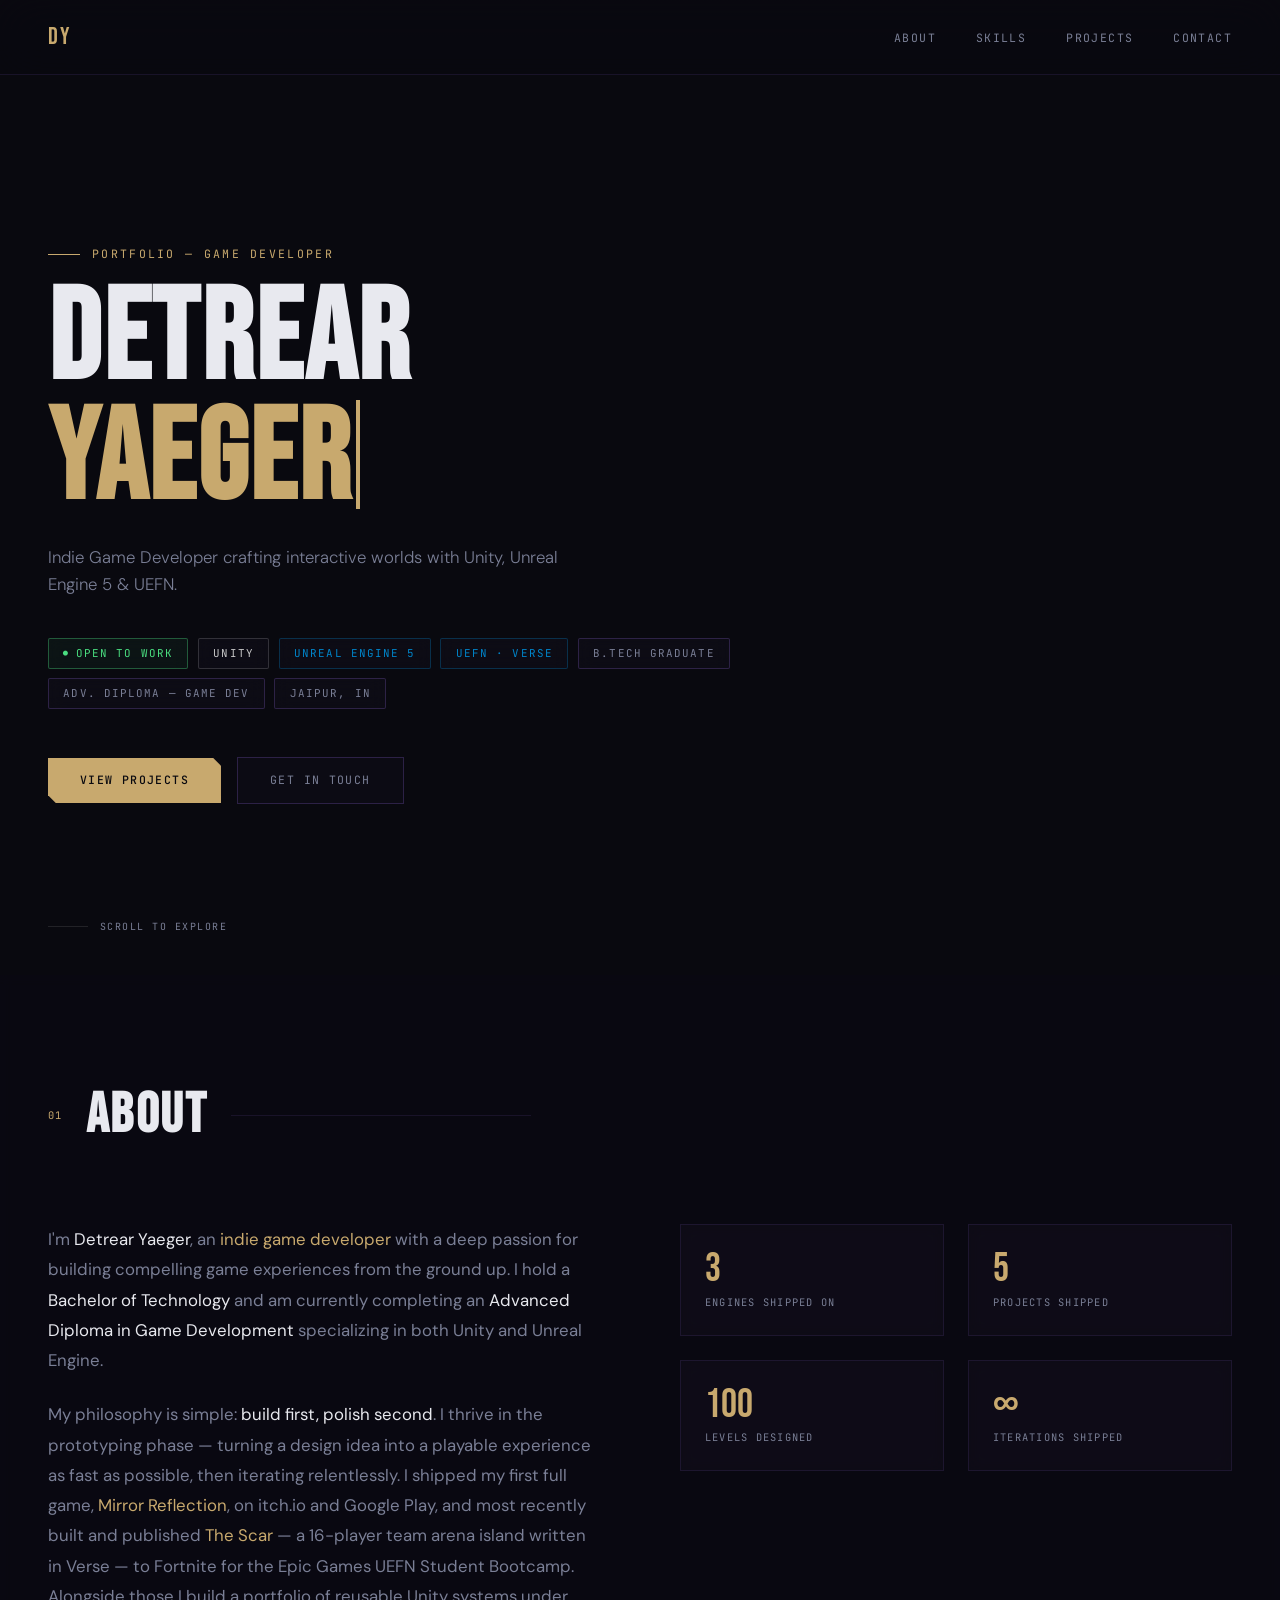
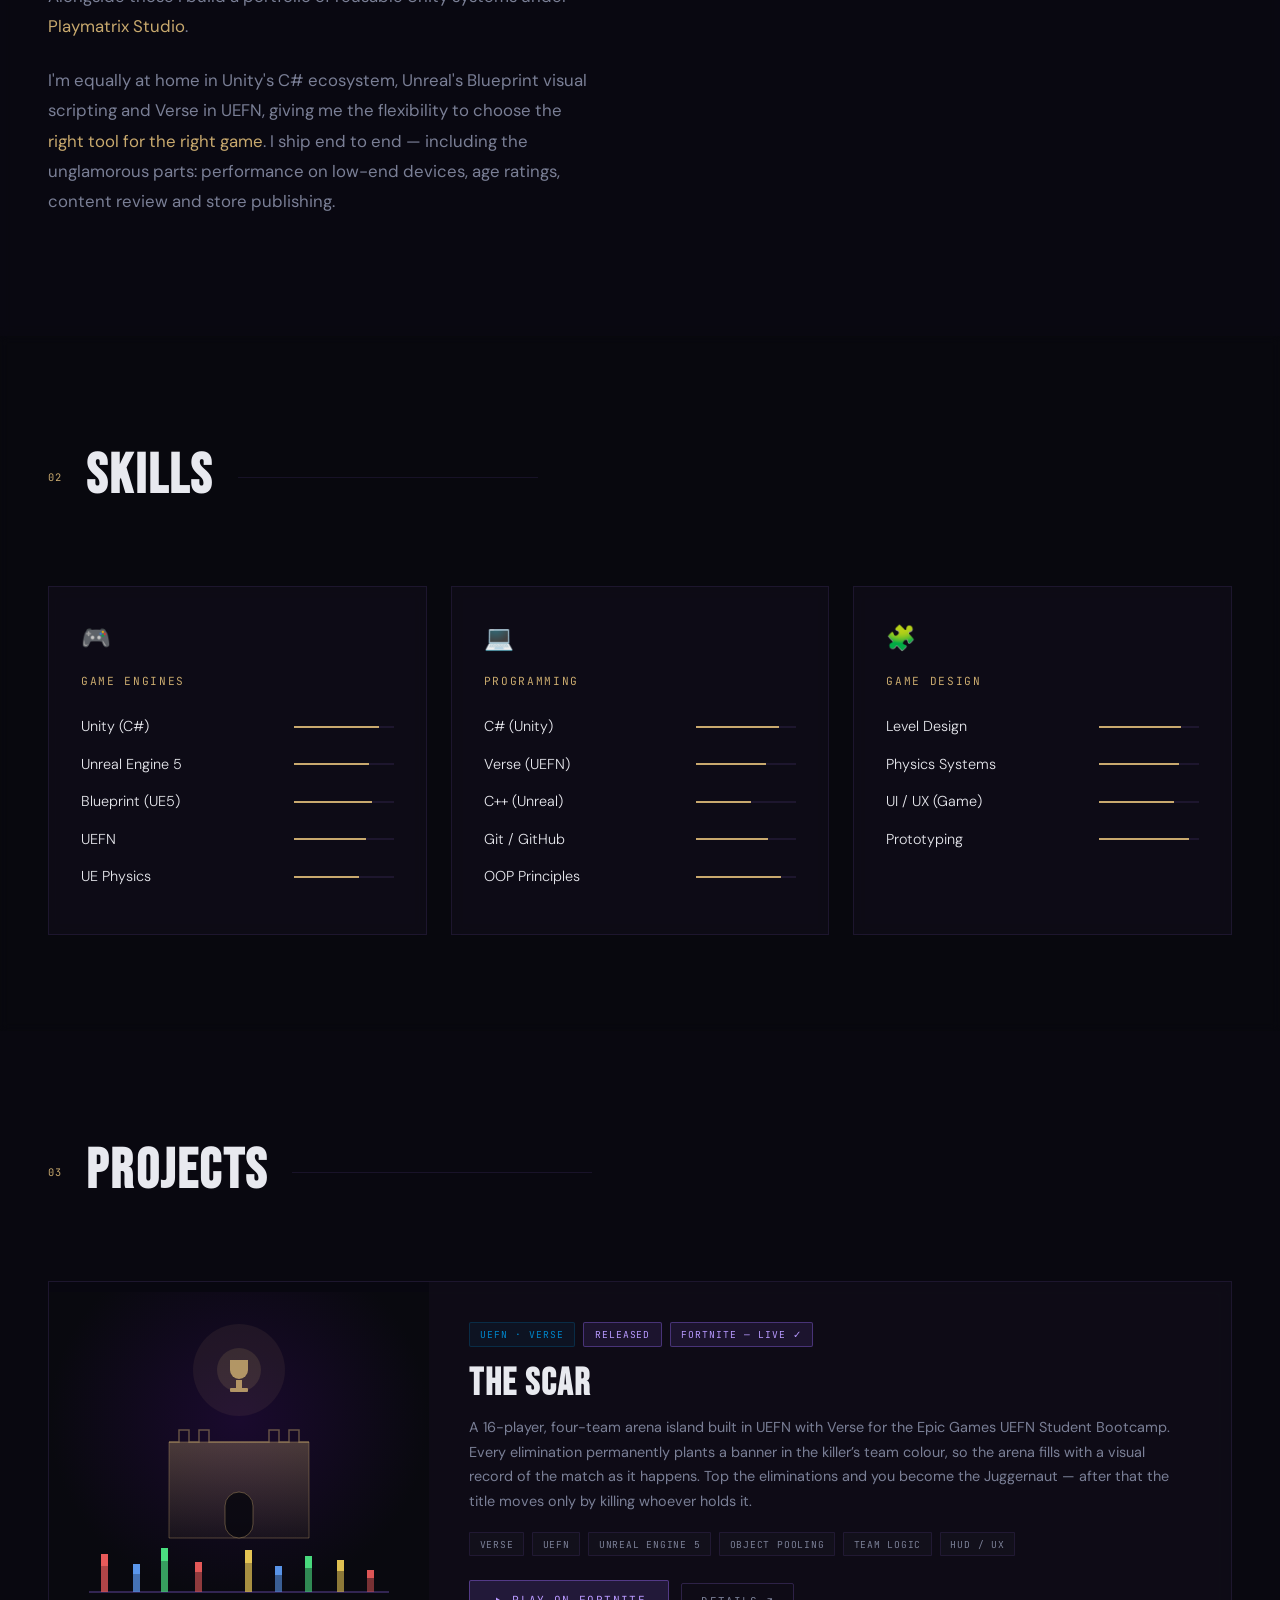
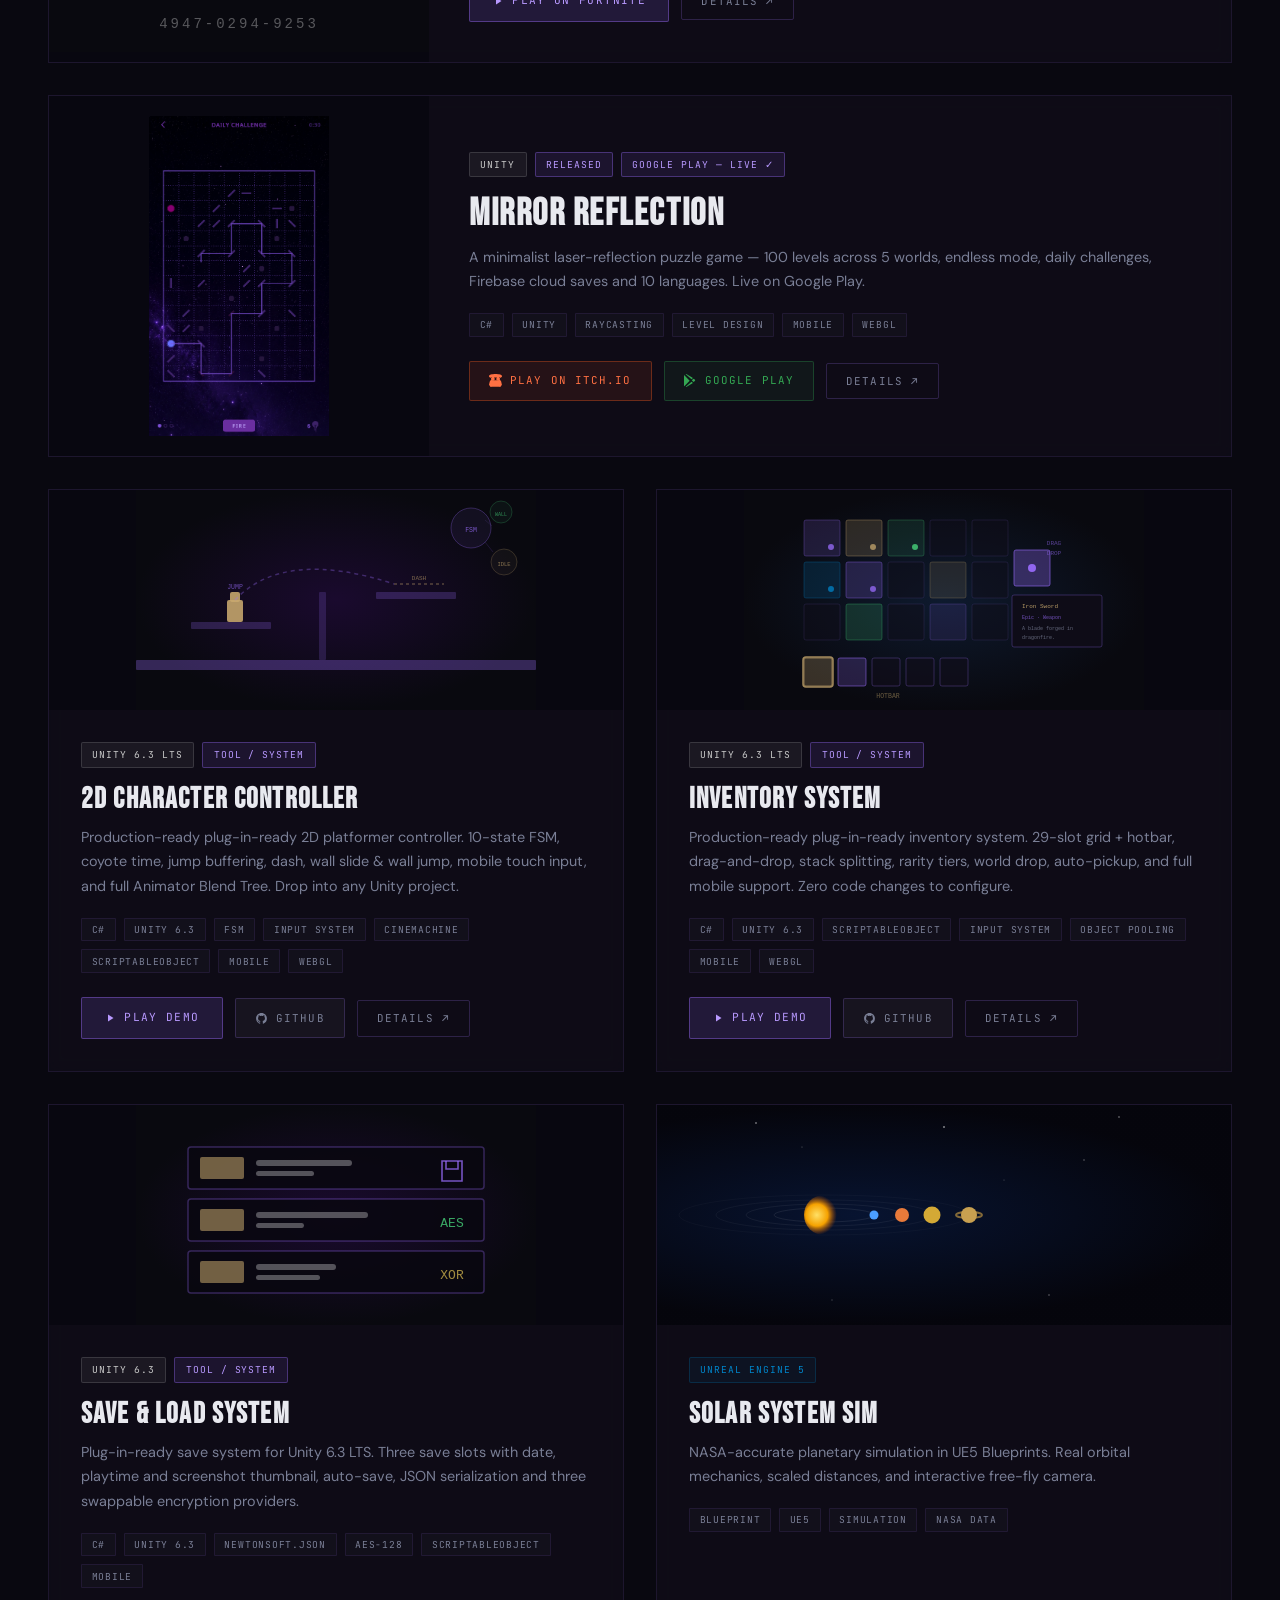
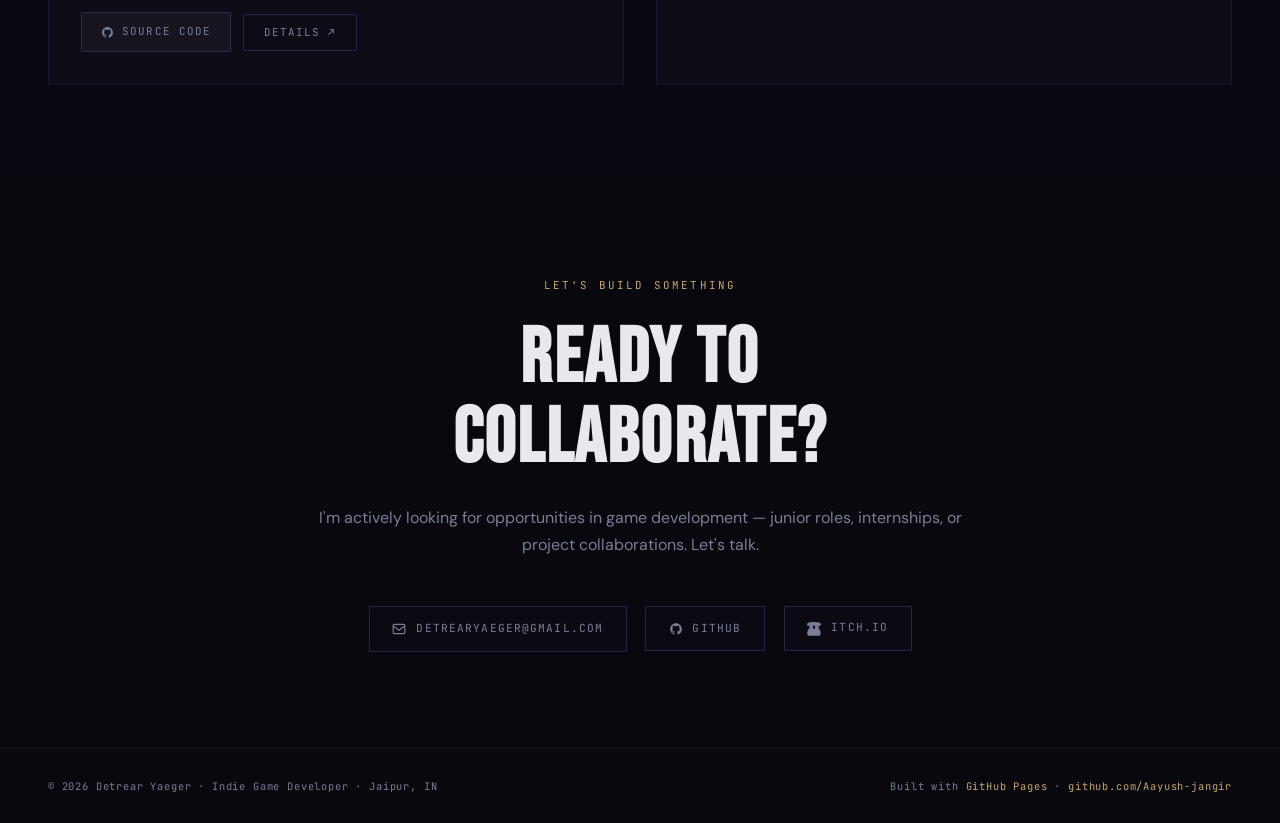
==== index.html @ 9b369f40 "Update portfolio: add The Scar + SaveSystem, correct stale facts Content: - Add The Scar (UEFN/Verse" ====
<!DOCTYPE html>
<html lang="en">
<head>
<meta charset="UTF-8">
<meta name="viewport" content="width=device-width, initial-scale=1.0">
<title>Detrear Yaeger — Game Developer</title>
<link rel="preconnect" href="https://fonts.googleapis.com">
<link rel="preconnect" href="https://fonts.gstatic.com" crossorigin>
<link href="https://fonts.googleapis.com/css2?family=Bebas+Neue&family=DM+Sans:ital,opsz,wght@0,9..40,300;0,9..40,400;0,9..40,500;1,9..40,300&family=JetBrains+Mono:wght@400;500&display=swap" rel="stylesheet">
<style>
*,*::before,*::after{margin:0;padding:0;box-sizing:border-box;-webkit-user-select:none;-moz-user-select:none;-ms-user-select:none;user-select:none;-webkit-tap-highlight-color:transparent;}
/* nothing on the page is selectable or draggable */
img,svg,canvas{-webkit-user-drag:none;user-drag:none;}
::selection{background:transparent;}::-moz-selection{background:transparent;}
input,textarea{-webkit-user-select:text;user-select:text;}
:root{
  --bg:#09090f;
  --card:rgba(16,14,26,0.75);
  --card2:rgba(20,18,32,0.88);
  --border:rgba(140,100,220,0.12);
  --border2:rgba(140,100,220,0.25);
  --border-gold:rgba(200,169,110,0.2);
  --text:#e8e9ef;
  --muted:#7a7f96;
  --accent:#c8a96e;
  --accent2:#e8c98a;
  --purple:#9b6dff;
  --purple2:#b899ff;
  --purple-dim:rgba(155,109,255,0.15);
  --green:#4ade80;
  --unity-c:#c8c8c8;
  --ue-c:#0085ca;
  --font-d:'Bebas Neue',sans-serif;
  --font-b:'DM Sans',sans-serif;
  --font-m:'JetBrains Mono',monospace;
}
html{scroll-behavior:smooth;}
body{background:var(--bg);color:var(--text);font-family:var(--font-b);font-size:16px;line-height:1.6;overflow-x:hidden;}

#bg-canvas{position:fixed;top:0;left:0;width:100%;height:100%;z-index:0;pointer-events:none;}

/* NAV */
nav{position:fixed;top:0;left:0;right:0;z-index:100;padding:1.1rem 3rem;display:flex;justify-content:space-between;align-items:center;background:rgba(9,9,15,0.8);backdrop-filter:blur(24px);border-bottom:1px solid var(--border);position:fixed;}
.nav-logo{font-family:var(--font-d);font-size:1.5rem;letter-spacing:0.08em;color:var(--accent);text-decoration:none;}
.nav-links{display:flex;gap:2.5rem;list-style:none;}
.nav-links a{font-family:var(--font-m);font-size:0.72rem;letter-spacing:0.12em;text-transform:uppercase;color:var(--muted);text-decoration:none;transition:color 0.2s;}
.nav-links a:hover{color:var(--text);}

nav,section,footer{position:relative;z-index:2;}

/* HERO */
#hero{min-height:100vh;display:flex;flex-direction:column;justify-content:center;padding:0 3rem;background:transparent;}
.hero-content{position:relative;z-index:1;max-width:900px;}
.hero-label{font-family:var(--font-m);font-size:0.72rem;letter-spacing:0.2em;text-transform:uppercase;color:var(--accent);margin-bottom:1.2rem;display:flex;align-items:center;gap:0.75rem;}
.hero-label::before{content:'';display:block;width:32px;height:1px;background:var(--accent);}
.hero-name{font-family:var(--font-d);font-size:clamp(4rem,10vw,8.5rem);line-height:0.92;letter-spacing:0.02em;color:var(--text);margin-bottom:1.5rem;}
.hero-name span{color:var(--accent);}
.hero-tagline{font-size:1.05rem;font-weight:300;color:var(--muted);max-width:520px;margin-bottom:2.5rem;}
.hero-tags{display:flex;flex-wrap:wrap;gap:0.6rem;margin-bottom:3rem;}
.tag{font-family:var(--font-m);font-size:0.68rem;letter-spacing:0.1em;text-transform:uppercase;padding:0.35rem 0.9rem;border:1px solid var(--border2);border-radius:2px;color:var(--muted);background:rgba(16,14,26,0.65);backdrop-filter:blur(8px);transition:all 0.2s;}
.tag:hover{border-color:var(--accent);color:var(--accent);}
.tag.unity{border-color:rgba(200,200,200,0.2);color:var(--unity-c);}
.tag.ue{border-color:rgba(0,133,202,0.3);color:var(--ue-c);}
.tag.open{border-color:rgba(74,222,128,0.35);color:var(--green);background:rgba(74,222,128,0.05);}
.tag.open::before{content:'●';margin-right:0.4rem;animation:blink 1.5s infinite;font-size:0.5rem;vertical-align:middle;}
@keyframes blink{0%,100%{opacity:1}50%{opacity:0.15}}

.hero-cta{display:flex;gap:1rem;align-items:center;flex-wrap:wrap;}
.btn-primary{font-family:var(--font-m);font-size:0.72rem;letter-spacing:0.12em;text-transform:uppercase;padding:0.85rem 2rem;background:var(--accent);color:#09090f;border:none;cursor:pointer;text-decoration:none;display:inline-block;font-weight:500;transition:all 0.2s;clip-path:polygon(0 0,calc(100% - 8px) 0,100% 8px,100% 100%,8px 100%,0 calc(100% - 8px));}
.btn-primary:hover{background:var(--accent2);transform:translateY(-2px);}
.btn-secondary{font-family:var(--font-m);font-size:0.72rem;letter-spacing:0.12em;text-transform:uppercase;padding:0.85rem 2rem;background:rgba(16,14,26,0.5);backdrop-filter:blur(8px);color:var(--muted);border:1px solid var(--border2);cursor:pointer;text-decoration:none;display:inline-block;transition:all 0.2s;}
.btn-secondary:hover{color:var(--text);border-color:rgba(255,255,255,0.25);}

.btn-play{font-family:var(--font-m);font-size:0.7rem;letter-spacing:0.12em;text-transform:uppercase;padding:0.7rem 1.4rem;background:var(--purple-dim);color:var(--purple2);border:1px solid rgba(155,109,255,0.4);cursor:pointer;text-decoration:none;display:inline-flex;align-items:center;gap:0.5rem;transition:all 0.25s;border-radius:2px;}
.btn-play:hover{background:rgba(155,109,255,0.22);border-color:var(--purple);color:#fff;transform:translateY(-1px);}
.btn-play svg{width:12px;height:12px;fill:currentColor;flex-shrink:0;}

.hero-scroll{position:absolute;bottom:2.5rem;left:3rem;display:flex;align-items:center;gap:0.75rem;z-index:1;}
.scroll-line{width:40px;height:1px;background:rgba(255,255,255,0.1);position:relative;overflow:hidden;}
.scroll-line::after{content:'';position:absolute;top:0;left:-100%;width:100%;height:100%;background:var(--accent);animation:sld 2s infinite;}
@keyframes sld{0%{left:-100%}100%{left:100%}}
.scroll-text{font-family:var(--font-m);font-size:0.62rem;letter-spacing:0.15em;text-transform:uppercase;color:var(--muted);}
.cursor-blink{display:inline-block;width:4px;height:0.85em;background:var(--accent);vertical-align:middle;animation:blink 1.2s infinite;margin-left:4px;}

section{padding:6rem 3rem;}
#about{background:rgba(10,9,18,0.72);backdrop-filter:blur(6px);}
#skills{background:rgba(9,9,15,0.65);backdrop-filter:blur(4px);}
#projects{background:rgba(10,9,18,0.7);backdrop-filter:blur(6px);}
#contact{background:rgba(9,9,15,0.62);backdrop-filter:blur(4px);text-align:center;}

.section-header{display:flex;align-items:center;gap:1.5rem;margin-bottom:4rem;}
.section-num{font-family:var(--font-m);font-size:0.65rem;color:var(--accent);letter-spacing:0.1em;}
.section-title{font-family:var(--font-d);font-size:clamp(2rem,5vw,3.5rem);letter-spacing:0.04em;color:var(--text);}
.section-line{flex:1;height:1px;background:var(--border);max-width:300px;}

/* ABOUT */
.about-grid{display:grid;grid-template-columns:1fr 1fr;gap:5rem;align-items:start;}
.about-text p{color:var(--muted);font-size:1.05rem;line-height:1.8;margin-bottom:1.5rem;}
.about-text strong{color:var(--text);font-weight:400;}
.highlight{color:var(--accent);}
.about-stats{display:grid;grid-template-columns:1fr 1fr;gap:1.5rem;}
.stat-card{background:var(--card);border:1px solid var(--border);padding:1.5rem;position:relative;transition:border-color 0.25s;backdrop-filter:blur(8px);}
.stat-card::before{content:'';position:absolute;top:0;left:0;width:3px;height:100%;background:var(--accent);opacity:0;transition:opacity 0.2s;}
.stat-card:hover{border-color:var(--border-gold);}
.stat-card:hover::before{opacity:1;}
.stat-num{font-family:var(--font-d);font-size:2.5rem;color:var(--accent);line-height:1;margin-bottom:0.3rem;}
.stat-label{font-family:var(--font-m);font-size:0.65rem;letter-spacing:0.12em;text-transform:uppercase;color:var(--muted);}

/* SKILLS */
.skills-grid{display:grid;grid-template-columns:repeat(3,1fr);gap:1.5rem;}
.skill-group{background:var(--card);border:1px solid var(--border);padding:2rem;transition:border-color 0.3s,transform 0.3s;backdrop-filter:blur(8px);}
.skill-group:hover{border-color:rgba(155,109,255,0.3);transform:translateY(-4px);}
.skill-group-icon{font-size:1.5rem;margin-bottom:1rem;}
.skill-group-title{font-family:var(--font-m);font-size:0.7rem;letter-spacing:0.15em;text-transform:uppercase;color:var(--accent);margin-bottom:1.5rem;}
.skill-item{display:flex;justify-content:space-between;align-items:center;margin-bottom:0.9rem;}
.skill-name{font-size:0.9rem;color:var(--text);font-weight:300;}
.skill-bar-wrap{width:100px;height:2px;background:var(--border);position:relative;overflow:hidden;}
.skill-bar{position:absolute;top:0;left:0;height:100%;background:var(--accent);width:0;transition:width 1.4s cubic-bezier(0.16,1,0.3,1);}

/* PROJECTS */
.projects-grid{display:grid;grid-template-columns:repeat(2,1fr);gap:2rem;}
.project-card{background:var(--card);border:1px solid var(--border);overflow:hidden;cursor:pointer;transition:border-color 0.3s,transform 0.3s,box-shadow 0.3s;position:relative;backdrop-filter:blur(8px);}
.project-card:hover{border-color:rgba(155,109,255,0.35);transform:translateY(-5px);box-shadow:0 20px 60px rgba(100,60,200,0.12);}
.project-card.featured{grid-column:1 / -1;display:grid;grid-template-columns:380px 1fr;}

.project-img{overflow:hidden;position:relative;background:rgba(9,8,16,0.97);display:flex;align-items:center;justify-content:center;}
.project-card:not(.featured) .project-img{height:220px;}
.project-card.featured .project-img{height:auto;min-height:360px;}
.project-img img{max-width:100%;max-height:100%;width:auto;height:auto;object-fit:contain;display:block;padding:16px;}
.project-card.featured .project-img img{max-height:360px;padding:20px;}

.project-info{padding:2rem;}
.project-card.featured .project-info{display:flex;flex-direction:column;justify-content:center;padding:2.5rem;}

.project-engine{display:flex;gap:0.5rem;margin-bottom:1rem;flex-wrap:wrap;align-items:center;}
.engine-badge{font-family:var(--font-m);font-size:0.6rem;letter-spacing:0.1em;text-transform:uppercase;padding:0.25rem 0.65rem;border-radius:2px;}
.engine-badge.unity{background:rgba(200,200,200,0.07);border:1px solid rgba(200,200,200,0.18);color:var(--unity-c);}
.engine-badge.ue{background:rgba(0,133,202,0.07);border:1px solid rgba(0,133,202,0.22);color:var(--ue-c);}
.engine-badge.released{background:rgba(155,109,255,0.1);border:1px solid rgba(155,109,255,0.35);color:var(--purple2);}
.engine-badge.coming{background:rgba(74,222,128,0.07);border:1px solid rgba(74,222,128,0.3);color:var(--green);}

.project-title{font-family:var(--font-d);font-size:1.8rem;letter-spacing:0.04em;color:var(--text);margin-bottom:0.6rem;line-height:1.1;}
.project-card.featured .project-title{font-size:2.4rem;}
.project-desc{font-size:0.9rem;color:var(--muted);line-height:1.7;margin-bottom:1.2rem;}
.project-tech{display:flex;flex-wrap:wrap;gap:0.5rem;margin-bottom:1.5rem;}
.tech-pill{font-family:var(--font-m);font-size:0.6rem;letter-spacing:0.08em;text-transform:uppercase;padding:0.2rem 0.6rem;background:rgba(20,18,30,0.8);border:1px solid var(--border);color:var(--muted);border-radius:1px;}

.store-row{display:flex;gap:0.75rem;flex-wrap:wrap;align-items:center;}

.btn-itch{font-family:var(--font-m);font-size:0.68rem;letter-spacing:0.1em;text-transform:uppercase;padding:0.65rem 1.2rem;background:rgba(239,91,29,0.1);color:#ff7043;border:1px solid rgba(239,91,29,0.35);cursor:pointer;text-decoration:none;display:inline-flex;align-items:center;gap:0.5rem;transition:all 0.2s;border-radius:2px;}
.btn-itch:hover{background:rgba(239,91,29,0.2);border-color:#ff7043;transform:translateY(-1px);}
.btn-itch svg{width:13px;height:13px;fill:currentColor;flex-shrink:0;}

.btn-gplay{font-family:var(--font-m);font-size:0.68rem;letter-spacing:0.1em;text-transform:uppercase;padding:0.65rem 1.2rem;background:rgba(52,168,83,0.08);color:#34a853;border:1px solid rgba(52,168,83,0.3);cursor:pointer;text-decoration:none;display:inline-flex;align-items:center;gap:0.5rem;transition:all 0.2s;border-radius:2px;}
.btn-gplay:hover{background:rgba(52,168,83,0.18);border-color:#34a853;transform:translateY(-1px);}
.btn-gplay svg{width:13px;height:13px;fill:currentColor;flex-shrink:0;}

.btn-github{font-family:var(--font-m);font-size:0.68rem;letter-spacing:0.1em;text-transform:uppercase;padding:0.65rem 1.2rem;background:rgba(255,255,255,0.04);color:var(--muted);border:1px solid var(--border2);cursor:pointer;text-decoration:none;display:inline-flex;align-items:center;gap:0.5rem;transition:all 0.2s;border-radius:2px;}
.btn-github:hover{background:rgba(255,255,255,0.08);color:var(--text);border-color:rgba(255,255,255,0.3);transform:translateY(-1px);}
.btn-github svg{width:13px;height:13px;fill:currentColor;flex-shrink:0;}

.btn-details{font-family:var(--font-m);font-size:0.68rem;letter-spacing:0.1em;text-transform:uppercase;padding:0.65rem 1.2rem;background:transparent;color:var(--muted);border:1px solid var(--border2);cursor:pointer;text-decoration:none;display:inline-flex;align-items:center;gap:0.4rem;transition:all 0.2s;border-radius:2px;}
.btn-details:hover{color:var(--text);border-color:rgba(255,255,255,0.3);}

.project-arrow{position:absolute;top:1.2rem;right:1.2rem;width:28px;height:28px;border:1px solid var(--border2);display:flex;align-items:center;justify-content:center;color:var(--muted);font-size:0.75rem;transition:all 0.2s;opacity:0;}
.project-card:hover .project-arrow{opacity:1;border-color:var(--accent);color:var(--accent);}

.solar-wrap{width:100%;height:220px;position:relative;background:radial-gradient(ellipse at 35% 50%,rgba(7,20,50,0.95) 0%,rgba(5,5,12,0.98) 70%);display:flex;align-items:center;justify-content:center;}

/* MODAL */
.modal-overlay{position:fixed;inset:0;background:rgba(9,9,15,0.95);z-index:1000;display:flex;align-items:center;justify-content:center;padding:2rem;opacity:0;pointer-events:none;transition:opacity 0.3s;backdrop-filter:blur(16px);}
.modal-overlay.active{opacity:1;pointer-events:all;}
.modal{background:rgba(14,12,24,0.98);border:1px solid var(--border2);max-width:820px;width:100%;max-height:88vh;overflow-y:auto;position:relative;transform:translateY(20px);transition:transform 0.3s;}
.modal-overlay.active .modal{transform:translateY(0);}

.modal-header{position:relative;background:rgba(9,8,16,0.99);display:flex;align-items:center;justify-content:center;min-height:200px;overflow:hidden;}
.modal-header img{max-height:220px;max-width:100%;width:auto;object-fit:contain;display:block;padding:16px;}
.modal-header-cover{width:100%;height:220px;object-fit:cover;display:block;}

.modal-body{padding:2.5rem;}
.modal-engine-row{display:flex;gap:0.5rem;margin-bottom:1rem;flex-wrap:wrap;align-items:center;}
.modal-title{font-family:var(--font-d);font-size:2.2rem;letter-spacing:0.04em;color:var(--text);margin-bottom:0.5rem;}
.modal-subtitle{font-size:0.85rem;color:var(--purple2);font-family:var(--font-m);letter-spacing:0.08em;margin-bottom:1.5rem;}
.modal-desc{font-size:0.95rem;color:var(--muted);line-height:1.8;margin-bottom:1.8rem;}
.modal-section-label{font-family:var(--font-m);font-size:0.62rem;letter-spacing:0.14em;text-transform:uppercase;color:var(--accent);margin-bottom:0.75rem;display:block;}
.modal-features{display:grid;grid-template-columns:1fr 1fr;gap:0.7rem;margin-bottom:1.8rem;}
.modal-feature{display:flex;gap:0.55rem;align-items:flex-start;font-size:0.85rem;color:var(--muted);}
.modal-feature::before{content:'▸';color:var(--purple);flex-shrink:0;margin-top:1px;}
.modal-tech-row{display:flex;flex-wrap:wrap;gap:0.5rem;margin-bottom:1.8rem;}
.modal-store-row{display:flex;gap:0.75rem;flex-wrap:wrap;margin-bottom:2rem;}
.modal-close{position:absolute;top:1rem;right:1rem;width:34px;height:34px;background:rgba(9,9,15,0.85);border:1px solid var(--border2);color:var(--text);cursor:pointer;font-size:0.95rem;display:flex;align-items:center;justify-content:center;transition:all 0.2s;z-index:10;}
.modal-close:hover{border-color:var(--accent);color:var(--accent);}

.modal-screenshots{display:grid;grid-template-columns:repeat(5,1fr);gap:0.5rem;margin-bottom:1.5rem;}
.modal-screenshots img{width:100%;aspect-ratio:9/16;object-fit:cover;border:1px solid var(--border);display:block;cursor:pointer;transition:opacity 0.2s,border-color 0.2s;}
.modal-screenshots img:hover{opacity:0.82;border-color:var(--purple);}
.modal-cover-preview{width:100%;height:140px;object-fit:cover;display:block;border:1px solid var(--border);margin-bottom:0.5rem;cursor:pointer;}
.modal-cover-preview:hover{opacity:0.85;}

/* CONTACT */
.contact-inner{max-width:680px;margin:0 auto;}
.contact-eyebrow{font-family:var(--font-m);font-size:0.68rem;letter-spacing:0.2em;text-transform:uppercase;color:var(--accent);margin-bottom:1.5rem;}
.contact-heading{font-family:var(--font-d);font-size:clamp(2.5rem,6vw,5rem);letter-spacing:0.03em;color:var(--text);line-height:1.05;margin-bottom:1.5rem;}
.contact-sub{font-size:1rem;color:var(--muted);margin-bottom:3rem;line-height:1.7;}
.contact-links{display:flex;justify-content:center;gap:1.2rem;flex-wrap:wrap;}
.contact-link{display:flex;align-items:center;gap:0.6rem;font-family:var(--font-m);font-size:0.7rem;letter-spacing:0.1em;text-transform:uppercase;color:var(--muted);text-decoration:none;padding:0.8rem 1.4rem;border:1px solid var(--border2);background:rgba(16,14,26,0.6);backdrop-filter:blur(8px);transition:all 0.2s;}
.contact-link:hover{color:var(--accent);border-color:var(--border-gold);background:rgba(200,169,110,0.04);}

/* FOOTER */
footer{padding:1.8rem 3rem;border-top:1px solid var(--border);display:flex;justify-content:space-between;align-items:center;background:rgba(9,9,15,0.88);backdrop-filter:blur(20px);}
footer p{font-family:var(--font-m);font-size:0.65rem;letter-spacing:0.08em;color:var(--muted);}
footer a{color:var(--accent);text-decoration:none;}

/* FADE IN */
.fade-in{opacity:0;transform:translateY(20px);transition:opacity 0.65s ease,transform 0.65s ease;}
.fade-in.visible{opacity:1;transform:translateY(0);}
.fade-in:nth-child(2){transition-delay:0.1s;}
.fade-in:nth-child(3){transition-delay:0.18s;}

/* LIGHTBOX */
.lightbox{position:fixed;inset:0;background:rgba(0,0,0,0.97);z-index:2000;display:flex;align-items:center;justify-content:center;padding:2rem;opacity:0;pointer-events:none;transition:opacity 0.2s;}
.lightbox.active{opacity:1;pointer-events:all;}
.lightbox img{max-height:90vh;max-width:90vw;object-fit:contain;border:1px solid var(--border2);}
.lightbox-close{position:absolute;top:1.5rem;right:1.5rem;background:none;border:1px solid var(--border2);color:var(--text);width:40px;height:40px;cursor:pointer;font-size:1.1rem;display:flex;align-items:center;justify-content:center;transition:all 0.2s;}
.lightbox-close:hover{border-color:var(--accent);color:var(--accent);}

@media(max-width:900px){
  nav{padding:1rem 1.5rem;}
  .nav-links{gap:1.5rem;}
  section{padding:4rem 1.5rem;}
  #hero{padding:0 1.5rem;}
  .about-grid,.projects-grid{grid-template-columns:1fr;}
  .project-card.featured{grid-template-columns:1fr;}
  .skills-grid{grid-template-columns:1fr 1fr;}
  footer{flex-direction:column;gap:0.5rem;text-align:center;}
  .hero-scroll{display:none;}
  .modal-screenshots{grid-template-columns:repeat(3,1fr);}
}
@media(max-width:600px){
  .skills-grid{grid-template-columns:1fr;}
  .modal-features{grid-template-columns:1fr;}
  .modal-screenshots{grid-template-columns:repeat(2,1fr);}
}
</style>
</head>
<body>

<canvas id="bg-canvas"></canvas>

<!-- NAV -->
<nav>
  <a href="#hero" class="nav-logo">DY</a>
  <ul class="nav-links">
    <li><a href="#about">About</a></li>
    <li><a href="#skills">Skills</a></li>
    <li><a href="#projects">Projects</a></li>
    <li><a href="#contact">Contact</a></li>
  </ul>
</nav>

<!-- HERO -->
<section id="hero">
  <div class="hero-content">
    <div class="hero-label">Portfolio — Game Developer</div>
    <h1 class="hero-name">DETREAR<br><span>YAEGER</span><span class="cursor-blink"></span></h1>
    <p class="hero-tagline">Indie Game Developer crafting interactive worlds with Unity, Unreal Engine 5 &amp; UEFN.</p>
    <div class="hero-tags">
      <span class="tag open">Open to Work</span>
      <span class="tag unity">Unity</span>
      <span class="tag ue">Unreal Engine 5</span>
      <span class="tag ue">UEFN &middot; Verse</span>
      <span class="tag">B.Tech Graduate</span>
      <span class="tag">Adv. Diploma — Game Dev</span>
      <span class="tag">Jaipur, IN</span>
    </div>
    <div class="hero-cta">
      <a href="#projects" class="btn-primary">View Projects</a>
      <a href="#contact" class="btn-secondary">Get In Touch</a>
    </div>
  </div>
  <div class="hero-scroll">
    <div class="scroll-line"></div>
    <span class="scroll-text">Scroll to explore</span>
  </div>
</section>

<!-- ABOUT -->
<section id="about">
  <div class="section-header fade-in">
    <span class="section-num">01</span>
    <h2 class="section-title">ABOUT</h2>
    <div class="section-line"></div>
  </div>
  <div class="about-grid">
    <div class="about-text fade-in">
      <p>I'm <strong>Detrear Yaeger</strong>, an <span class="highlight">indie game developer</span> with a deep passion for building compelling game experiences from the ground up. I hold a <strong>Bachelor of Technology</strong> and am currently completing an <strong>Advanced Diploma in Game Development</strong> specializing in both Unity and Unreal Engine.</p>
      <p>My philosophy is simple: <strong>build first, polish second</strong>. I thrive in the prototyping phase — turning a design idea into a playable experience as fast as possible, then iterating relentlessly. I shipped my first full game, <span class="highlight">Mirror Reflection</span>, on itch.io and Google Play, and most recently built and published <span class="highlight">The Scar</span> — a 16-player team arena island written in Verse — to Fortnite for the Epic Games UEFN Student Bootcamp. Alongside those I build a portfolio of reusable Unity systems under <span class="highlight">Playmatrix Studio</span>.</p>
      <p>I'm equally at home in Unity's C# ecosystem, Unreal's Blueprint visual scripting and Verse in UEFN, giving me the flexibility to choose the <span class="highlight">right tool for the right game</span>. I ship end to end — including the unglamorous parts: performance on low-end devices, age ratings, content review and store publishing.</p>
    </div>
    <div class="about-stats fade-in">
      <div class="stat-card"><div class="stat-num">3</div><div class="stat-label">Engines Shipped On</div></div>
      <div class="stat-card"><div class="stat-num">5</div><div class="stat-label">Projects Shipped</div></div>
      <div class="stat-card"><div class="stat-num">100</div><div class="stat-label">Levels Designed</div></div>
      <div class="stat-card"><div class="stat-num">∞</div><div class="stat-label">Iterations Shipped</div></div>
    </div>
  </div>
</section>

<!-- SKILLS -->
<section id="skills">
  <div class="section-header fade-in">
    <span class="section-num">02</span>
    <h2 class="section-title">SKILLS</h2>
    <div class="section-line"></div>
  </div>
  <div class="skills-grid">
    <div class="skill-group fade-in">
      <div class="skill-group-icon">🎮</div>
      <div class="skill-group-title">Game Engines</div>
      <div class="skill-item"><span class="skill-name">Unity (C#)</span><div class="skill-bar-wrap"><div class="skill-bar" data-width="85"></div></div></div>
      <div class="skill-item"><span class="skill-name">Unreal Engine 5</span><div class="skill-bar-wrap"><div class="skill-bar" data-width="75"></div></div></div>
      <div class="skill-item"><span class="skill-name">Blueprint (UE5)</span><div class="skill-bar-wrap"><div class="skill-bar" data-width="78"></div></div></div>
      <div class="skill-item"><span class="skill-name">UEFN</span><div class="skill-bar-wrap"><div class="skill-bar" data-width="72"></div></div></div>
      <div class="skill-item"><span class="skill-name">UE Physics</span><div class="skill-bar-wrap"><div class="skill-bar" data-width="65"></div></div></div>
    </div>
    <div class="skill-group fade-in">
      <div class="skill-group-icon">💻</div>
      <div class="skill-group-title">Programming</div>
      <div class="skill-item"><span class="skill-name">C# (Unity)</span><div class="skill-bar-wrap"><div class="skill-bar" data-width="83"></div></div></div>
      <div class="skill-item"><span class="skill-name">Verse (UEFN)</span><div class="skill-bar-wrap"><div class="skill-bar" data-width="70"></div></div></div>
      <div class="skill-item"><span class="skill-name">C++ (Unreal)</span><div class="skill-bar-wrap"><div class="skill-bar" data-width="55"></div></div></div>
      <div class="skill-item"><span class="skill-name">Git / GitHub</span><div class="skill-bar-wrap"><div class="skill-bar" data-width="72"></div></div></div>
      <div class="skill-item"><span class="skill-name">OOP Principles</span><div class="skill-bar-wrap"><div class="skill-bar" data-width="85"></div></div></div>
    </div>
    <div class="skill-group fade-in">
      <div class="skill-group-icon">🧩</div>
      <div class="skill-group-title">Game Design</div>
      <div class="skill-item"><span class="skill-name">Level Design</span><div class="skill-bar-wrap"><div class="skill-bar" data-width="82"></div></div></div>
      <div class="skill-item"><span class="skill-name">Physics Systems</span><div class="skill-bar-wrap"><div class="skill-bar" data-width="80"></div></div></div>
      <div class="skill-item"><span class="skill-name">UI / UX (Game)</span><div class="skill-bar-wrap"><div class="skill-bar" data-width="75"></div></div></div>
      <div class="skill-item"><span class="skill-name">Prototyping</span><div class="skill-bar-wrap"><div class="skill-bar" data-width="90"></div></div></div>
    </div>
  </div>
</section>

<!-- PROJECTS -->
<section id="projects">
  <div class="section-header fade-in">
    <span class="section-num">03</span>
    <h2 class="section-title">PROJECTS</h2>
    <div class="section-line"></div>
  </div>
  <div class="projects-grid">

    <!-- THE SCAR - featured -->
    <div class="project-card featured fade-in">
      <div class="project-img">
        <svg viewBox="0 0 380 360" xmlns="http://www.w3.org/2000/svg" style="display:block;width:100%;height:auto;">
          <defs>
            <radialGradient id="bgscar" cx="50%" cy="35%"><stop offset="0%" stop-color="#1a0a2e"/><stop offset="100%" stop-color="#09090f"/></radialGradient>
            <linearGradient id="keepg" x1="0" y1="0" x2="0" y2="1"><stop offset="0%" stop-color="rgba(200,169,110,0.30)"/><stop offset="100%" stop-color="rgba(200,169,110,0.06)"/></linearGradient>
          </defs>
          <rect width="380" height="360" fill="url(#bgscar)"/>
          <circle cx="190" cy="78" r="46" fill="rgba(200,169,110,0.08)"/>
          <circle cx="190" cy="78" r="22" fill="rgba(200,169,110,0.14)"/>
          <path d="M181 68 h18 v10 a9 9 0 0 1 -18 0 z" fill="rgba(200,169,110,0.85)"/>
          <rect x="187" y="88" width="6" height="8" fill="rgba(200,169,110,0.85)"/>
          <rect x="181" y="96" width="18" height="4" rx="1" fill="rgba(200,169,110,0.85)"/>
          <path d="M120 150 h140 v96 h-140 z" fill="url(#keepg)" stroke="rgba(200,169,110,0.35)" stroke-width="1"/>
          <path d="M120 150 h10 v-12 h10 v12 h10 v-12 h10 v12 h60 v-12 h10 v12 h10 v-12 h10 v12 h10" fill="none" stroke="rgba(200,169,110,0.45)" stroke-width="1.5"/>
          <rect x="176" y="200" width="28" height="46" rx="14" fill="rgba(9,8,16,0.9)" stroke="rgba(200,169,110,0.4)" stroke-width="1"/>
          <path d="M40 300 L340 300" stroke="rgba(155,109,255,0.28)" stroke-width="2"/>
          <g>
            <rect x="52" y="262" width="7" height="38" fill="rgba(232,90,90,0.75)"/><rect x="52" y="262" width="7" height="12" fill="rgba(232,90,90,1)"/>
            <rect x="84" y="272" width="7" height="28" fill="rgba(90,150,235,0.75)"/><rect x="84" y="272" width="7" height="10" fill="rgba(90,150,235,1)"/>
            <rect x="112" y="256" width="7" height="44" fill="rgba(74,222,128,0.7)"/><rect x="112" y="256" width="7" height="13" fill="rgba(74,222,128,1)"/>
            <rect x="146" y="270" width="7" height="30" fill="rgba(232,90,90,0.6)"/><rect x="146" y="270" width="7" height="10" fill="rgba(232,90,90,0.95)"/>
            <rect x="196" y="258" width="7" height="42" fill="rgba(228,196,84,0.72)"/><rect x="196" y="258" width="7" height="13" fill="rgba(228,196,84,1)"/>
            <rect x="226" y="274" width="7" height="26" fill="rgba(90,150,235,0.6)"/><rect x="226" y="274" width="7" height="9" fill="rgba(90,150,235,0.95)"/>
            <rect x="256" y="264" width="7" height="36" fill="rgba(74,222,128,0.6)"/><rect x="256" y="264" width="7" height="12" fill="rgba(74,222,128,0.95)"/>
            <rect x="288" y="268" width="7" height="32" fill="rgba(228,196,84,0.6)"/><rect x="288" y="268" width="7" height="11" fill="rgba(228,196,84,0.95)"/>
            <rect x="318" y="278" width="7" height="22" fill="rgba(232,90,90,0.5)"/><rect x="318" y="278" width="7" height="8" fill="rgba(232,90,90,0.9)"/>
          </g>
          <text x="190" y="336" text-anchor="middle" font-family="monospace" font-size="14" letter-spacing="3" fill="rgba(255,255,255,0.32)">4947-0294-9253</text>
        </svg>
      </div>
      <div class="project-info">
        <div class="project-engine">
          <span class="engine-badge ue">UEFN &middot; Verse</span>
          <span class="engine-badge released">Released</span>
          <span class="engine-badge released">Fortnite &mdash; Live &check;</span>
        </div>
        <h3 class="project-title">THE SCAR</h3>
        <p class="project-desc">A 16-player, four-team arena island built in UEFN with Verse for the Epic Games UEFN Student Bootcamp. Every elimination permanently plants a banner in the killer&rsquo;s team colour, so the arena fills with a visual record of the match as it happens. Top the eliminations and you become the Juggernaut &mdash; after that the title moves only by killing whoever holds it.</p>
        <div class="project-tech">
          <span class="tech-pill">Verse</span>
          <span class="tech-pill">UEFN</span>
          <span class="tech-pill">Unreal Engine 5</span>
          <span class="tech-pill">Object Pooling</span>
          <span class="tech-pill">Team Logic</span>
          <span class="tech-pill">HUD / UX</span>
        </div>
        <div class="store-row">
          <a href="https://www.fortnite.com/@detreardev/4947-0294-9253" target="_blank" rel="noopener" class="btn-play" onclick="event.stopPropagation()">
            <svg viewBox="0 0 24 24"><path d="M8 5v14l11-7z"/></svg>
            Play on Fortnite
          </a>
          <button class="btn-details" onclick="openModal('scar')">
            Details &#8599;
          </button>
        </div>
      </div>
      <div class="project-arrow">&#8599;</div>
    </div>

    <!-- MIRROR REFLECTION — featured -->
    <div class="project-card featured fade-in">
      <div class="project-img">
        <img src="mirror-ss3.png" alt="Mirror Reflection — main menu" onerror="this.style.display='none'">
      </div>
      <div class="project-info">
        <div class="project-engine">
          <span class="engine-badge unity">Unity</span>
          <span class="engine-badge released">Released</span>
          <span class="engine-badge released">Google Play — Live ✓</span>
        </div>
        <h3 class="project-title">MIRROR REFLECTION</h3>
        <p class="project-desc">A minimalist laser-reflection puzzle game — 100 levels across 5 worlds, endless mode, daily challenges, Firebase cloud saves and 10 languages. Live on Google Play.</p>
        <div class="project-tech">
          <span class="tech-pill">C#</span>
          <span class="tech-pill">Unity</span>
          <span class="tech-pill">Raycasting</span>
          <span class="tech-pill">Level Design</span>
          <span class="tech-pill">Mobile</span>
          <span class="tech-pill">WebGL</span>
        </div>
        <div class="store-row">
          <a href="https://detrear.itch.io/mirror-reflection" target="_blank" rel="noopener" class="btn-itch" onclick="event.stopPropagation()">
            <svg viewBox="0 0 245 244"><path d="M31.99 243.61C14.2 232.4.8 202.7.8 202.7s11.3-53.1 13.7-60.3c8.5-25.7 27.1-31.2 27.1-31.2s46.4 5.7 80.4 5.7c34 0 80.5-5.7 80.5-5.7s18.6 5.5 27.1 31.2c2.4 7.2 13.7 60.3 13.7 60.3s-13.4 29.7-31.2 40.9c0 0-21.4-3.8-90.1-3.8s-90.1 3.8-90.1 3.8z"/><path d="M122.5 0C55.3 0 0 16.7 0 37.3v6.2c0 11.5 11.4 21.7 29.3 29.2 0 0 4.7-10.1 24.3-16.4 0 0-15.5 14.5-15.5 36.5 0 22.6 17.2 34 35.3 34 18.1 0 34.8-10.8 34.8-31.3 0-11-4.7-21.4-13.6-29.6 8.2-1.2 17.4-1.8 27.9-1.8 10.5 0 19.7.6 27.9 1.8-8.9 8.2-13.6 18.6-13.6 29.6 0 20.5 16.7 31.3 34.8 31.3 18.1 0 35.3-11.4 35.3-34 0-22-15.5-36.5-15.5-36.5 19.6 6.3 24.3 16.4 24.3 16.4 17.9-7.5 29.3-17.7 29.3-29.2v-6.2C245 16.7 189.7 0 122.5 0z"/></svg>
            Play on itch.io
          </a>
          <a href="https://play.google.com/store/apps/details?id=com.playmatrixstudio.mirrorreflection" target="_blank" rel="noopener" class="btn-gplay" onclick="event.stopPropagation()">
            <svg viewBox="0 0 24 24"><path d="M3.18 23.76c.35.2.74.24 1.12.12l12.2-7.04-2.61-2.62-10.71 9.54zM.49 1.6C.18 1.97 0 2.5 0 3.16v17.68c0 .66.18 1.19.49 1.56l.08.08 9.9-9.9v-.23L.57 2.45l-.08.15zM20.08 10.3l-2.68-1.55-2.92 2.92 2.92 2.92 2.7-1.56c.77-.45.77-1.18-.02-1.73zM4.3.12L16.5 7.16l-2.61 2.61L3.18.24C3.56.12 3.95.16 4.3.36z"/></svg>
            Google Play
          </a>
          <button class="btn-details" onclick="openModal('mirror')">
            Details ↗
          </button>
        </div>
      </div>
      <div class="project-arrow">↗</div>
    </div>

    <!-- 2D CHARACTER CONTROLLER -->
    <div class="project-card fade-in" onclick="openModal('char2d')">
      <div class="project-img" style="height:220px;position:relative;">
        <svg viewBox="0 0 400 220" width="100%" height="100%" xmlns="http://www.w3.org/2000/svg" style="position:absolute;inset:0;display:block;">
          <defs>
            <radialGradient id="bg2d" cx="50%" cy="50%"><stop offset="0%" stop-color="#1a0a2e"/><stop offset="100%" stop-color="#09090f"/></radialGradient>
          </defs>
          <rect width="400" height="220" fill="url(#bg2d)"/>
          <rect x="0" y="170" width="400" height="10" fill="rgba(155,109,255,0.3)" rx="1"/>
          <rect x="55" y="132" width="80" height="7" fill="rgba(155,109,255,0.22)" rx="1"/>
          <rect x="240" y="102" width="80" height="7" fill="rgba(155,109,255,0.22)" rx="1"/>
          <rect x="183" y="102" width="7" height="68" fill="rgba(155,109,255,0.18)" rx="1"/>
          <rect x="91" y="110" width="16" height="22" fill="rgba(200,169,110,0.88)" rx="2"/>
          <rect x="94" y="102" width="10" height="10" fill="rgba(200,169,110,0.88)" rx="2"/>
          <path d="M 99 110 Q 148 58 258 94" fill="none" stroke="rgba(155,109,255,0.32)" stroke-width="1.5" stroke-dasharray="4,4"/>
          <path d="M 258 94 L 308 94" fill="none" stroke="rgba(200,169,110,0.38)" stroke-width="1.5" stroke-dasharray="3,3"/>
          <text x="99" y="99" font-family="monospace" font-size="6.5" fill="rgba(155,109,255,0.65)" text-anchor="middle">JUMP</text>
          <text x="283" y="90" font-family="monospace" font-size="6" fill="rgba(200,169,110,0.6)" text-anchor="middle">DASH</text>
          <circle cx="335" cy="38" r="20" fill="rgba(155,109,255,0.07)" stroke="rgba(155,109,255,0.28)" stroke-width="1"/>
          <text x="335" y="42" font-family="monospace" font-size="6.5" fill="rgba(155,109,255,0.75)" text-anchor="middle">FSM</text>
          <circle cx="368" cy="72" r="13" fill="rgba(200,169,110,0.05)" stroke="rgba(200,169,110,0.22)" stroke-width="1"/>
          <text x="368" y="76" font-family="monospace" font-size="5.5" fill="rgba(200,169,110,0.65)" text-anchor="middle">IDLE</text>
          <circle cx="365" cy="22" r="11" fill="rgba(74,222,128,0.05)" stroke="rgba(74,222,128,0.2)" stroke-width="1"/>
          <text x="365" y="26" font-family="monospace" font-size="5" fill="rgba(74,222,128,0.6)" text-anchor="middle">WALL</text>
          <line x1="349" y1="52" x2="357" y2="62" stroke="rgba(155,109,255,0.18)" stroke-width="0.8"/>
          <line x1="349" y1="30" x2="356" y2="36" stroke="rgba(155,109,255,0.15)" stroke-width="0.8"/>
        </svg>
      </div>
      <div class="project-info">
        <div class="project-engine">
          <span class="engine-badge unity">Unity 6.3 LTS</span>
          <span class="engine-badge released">Tool / System</span>
        </div>
        <h3 class="project-title">2D CHARACTER CONTROLLER</h3>
        <p class="project-desc">Production-ready plug-in-ready 2D platformer controller. 10-state FSM, coyote time, jump buffering, dash, wall slide &amp; wall jump, mobile touch input, and full Animator Blend Tree. Drop into any Unity project.</p>
        <div class="project-tech">
          <span class="tech-pill">C#</span>
          <span class="tech-pill">Unity 6.3</span>
          <span class="tech-pill">FSM</span>
          <span class="tech-pill">Input System</span>
          <span class="tech-pill">Cinemachine</span>
          <span class="tech-pill">ScriptableObject</span>
          <span class="tech-pill">Mobile</span>
          <span class="tech-pill">WebGL</span>
        </div>
        <div class="store-row">
          <a href="https://detrear.itch.io/2d-character-controller-playmatrix-studio" target="_blank" rel="noopener" class="btn-play" onclick="event.stopPropagation()">
            <svg viewBox="0 0 24 24"><path d="M8 5v14l11-7z"/></svg>
            Play Demo
          </a>
          <a href="https://github.com/Aayush-jangir/CharacterController2D" target="_blank" rel="noopener" class="btn-github" onclick="event.stopPropagation()">
            <svg viewBox="0 0 24 24"><path d="M12 2C6.477 2 2 6.484 2 12.017c0 4.425 2.865 8.18 6.839 9.504.5.092.682-.217.682-.483 0-.237-.008-.868-.013-1.703-2.782.605-3.369-1.343-3.369-1.343-.454-1.158-1.11-1.466-1.11-1.466-.908-.62.069-.608.069-.608 1.003.07 1.531 1.032 1.531 1.032.892 1.53 2.341 1.088 2.91.832.092-.647.35-1.088.636-1.338-2.22-.253-4.555-1.113-4.555-4.951 0-1.093.39-1.988 1.029-2.688-.103-.253-.446-1.272.098-2.65 0 0 .84-.27 2.75 1.026A9.564 9.564 0 0 1 12 6.844a9.59 9.59 0 0 1 2.504.337c1.909-1.296 2.747-1.027 2.747-1.027.546 1.379.202 2.398.1 2.651.64.7 1.028 1.595 1.028 2.688 0 3.848-2.339 4.695-4.566 4.943.359.309.678.92.678 1.855 0 1.338-.012 2.419-.012 2.747 0 .268.18.58.688.482A10.02 10.02 0 0 0 22 12.017C22 6.484 17.522 2 12 2z"/></svg>
            GitHub
          </a>
          <button class="btn-details" onclick="event.stopPropagation();openModal('char2d')">Details ↗</button>
        </div>
      </div>
      <div class="project-arrow">↗</div>
    </div>

    <!-- INVENTORY SYSTEM -->
    <div class="project-card fade-in" onclick="openModal('inventory')">
      <div class="project-img" style="height:220px;position:relative;">
        <svg viewBox="0 0 400 220" width="100%" height="100%" xmlns="http://www.w3.org/2000/svg" style="position:absolute;inset:0;display:block;">
          <defs>
            <radialGradient id="bginv" cx="50%" cy="50%"><stop offset="0%" stop-color="#0e1a2e"/><stop offset="100%" stop-color="#09090f"/></radialGradient>
          </defs>
          <rect width="400" height="220" fill="url(#bginv)"/>
          <!-- Grid slots -->
          <g opacity="0.85">
            <!-- Row 1 -->
            <rect x="60" y="30" width="36" height="36" rx="2" fill="rgba(155,109,255,0.18)" stroke="rgba(155,109,255,0.4)" stroke-width="0.8"/>
            <rect x="102" y="30" width="36" height="36" rx="2" fill="rgba(200,169,110,0.22)" stroke="rgba(200,169,110,0.5)" stroke-width="0.8"/>
            <rect x="144" y="30" width="36" height="36" rx="2" fill="rgba(74,222,128,0.12)" stroke="rgba(74,222,128,0.35)" stroke-width="0.8"/>
            <rect x="186" y="30" width="36" height="36" rx="2" fill="rgba(16,14,26,0.6)" stroke="rgba(140,100,220,0.2)" stroke-width="0.8"/>
            <rect x="228" y="30" width="36" height="36" rx="2" fill="rgba(16,14,26,0.6)" stroke="rgba(140,100,220,0.2)" stroke-width="0.8"/>
            <!-- Row 2 -->
            <rect x="60" y="72" width="36" height="36" rx="2" fill="rgba(0,133,202,0.18)" stroke="rgba(0,133,202,0.4)" stroke-width="0.8"/>
            <rect x="102" y="72" width="36" height="36" rx="2" fill="rgba(155,109,255,0.22)" stroke="rgba(155,109,255,0.5)" stroke-width="0.8"/>
            <rect x="144" y="72" width="36" height="36" rx="2" fill="rgba(16,14,26,0.6)" stroke="rgba(140,100,220,0.2)" stroke-width="0.8"/>
            <rect x="186" y="72" width="36" height="36" rx="2" fill="rgba(200,169,110,0.15)" stroke="rgba(200,169,110,0.35)" stroke-width="0.8"/>
            <rect x="228" y="72" width="36" height="36" rx="2" fill="rgba(16,14,26,0.6)" stroke="rgba(140,100,220,0.2)" stroke-width="0.8"/>
            <!-- Row 3 -->
            <rect x="60" y="114" width="36" height="36" rx="2" fill="rgba(16,14,26,0.6)" stroke="rgba(140,100,220,0.2)" stroke-width="0.8"/>
            <rect x="102" y="114" width="36" height="36" rx="2" fill="rgba(74,222,128,0.18)" stroke="rgba(74,222,128,0.4)" stroke-width="0.8"/>
            <rect x="144" y="114" width="36" height="36" rx="2" fill="rgba(16,14,26,0.6)" stroke="rgba(140,100,220,0.2)" stroke-width="0.8"/>
            <rect x="186" y="114" width="36" height="36" rx="2" fill="rgba(155,109,255,0.12)" stroke="rgba(155,109,255,0.3)" stroke-width="0.8"/>
            <rect x="228" y="114" width="36" height="36" rx="2" fill="rgba(16,14,26,0.6)" stroke="rgba(140,100,220,0.2)" stroke-width="0.8"/>
            <!-- Rarity dots -->
            <circle cx="87" cy="57" r="3" fill="rgba(155,109,255,0.9)"/>
            <circle cx="129" cy="57" r="3" fill="rgba(200,169,110,0.9)"/>
            <circle cx="171" cy="57" r="3" fill="rgba(74,222,128,0.9)"/>
            <circle cx="87" cy="99" r="3" fill="rgba(0,133,202,0.9)"/>
            <circle cx="129" cy="99" r="3" fill="rgba(155,109,255,0.9)"/>
          </g>
          <!-- Hotbar -->
          <g>
            <rect x="60" y="168" width="28" height="28" rx="2" fill="rgba(200,169,110,0.25)" stroke="rgba(200,169,110,0.6)" stroke-width="1"/>
            <rect x="94" y="168" width="28" height="28" rx="2" fill="rgba(155,109,255,0.2)" stroke="rgba(155,109,255,0.5)" stroke-width="1"/>
            <rect x="128" y="168" width="28" height="28" rx="2" fill="rgba(16,14,26,0.6)" stroke="rgba(140,100,220,0.3)" stroke-width="1"/>
            <rect x="162" y="168" width="28" height="28" rx="2" fill="rgba(16,14,26,0.6)" stroke="rgba(140,100,220,0.3)" stroke-width="1"/>
            <rect x="196" y="168" width="28" height="28" rx="2" fill="rgba(16,14,26,0.6)" stroke="rgba(140,100,220,0.3)" stroke-width="1"/>
            <!-- Active hotbar highlight -->
            <rect x="59" y="167" width="30" height="30" rx="3" fill="none" stroke="rgba(200,169,110,0.8)" stroke-width="1.5"/>
          </g>
          <!-- Drag ghost -->
          <rect x="270" y="60" width="36" height="36" rx="2" fill="rgba(155,109,255,0.35)" stroke="rgba(155,109,255,0.7)" stroke-width="1" opacity="0.85"/>
          <circle cx="288" cy="78" r="4" fill="rgba(155,109,255,0.9)"/>
          <!-- Labels -->
          <text x="144" y="208" font-family="monospace" font-size="6.5" fill="rgba(200,169,110,0.5)" text-anchor="middle">HOTBAR</text>
          <text x="310" y="55" font-family="monospace" font-size="6" fill="rgba(155,109,255,0.55)" text-anchor="middle">DRAG</text>
          <text x="310" y="65" font-family="monospace" font-size="6" fill="rgba(155,109,255,0.55)" text-anchor="middle">DROP</text>
          <!-- Tooltip -->
          <rect x="268" y="105" width="90" height="52" rx="2" fill="rgba(14,12,24,0.95)" stroke="rgba(155,109,255,0.35)" stroke-width="0.8"/>
          <text x="278" y="118" font-family="monospace" font-size="6" fill="rgba(200,169,110,0.9)">Iron Sword</text>
          <text x="278" y="129" font-family="monospace" font-size="5" fill="rgba(155,109,255,0.7)">Epic · Weapon</text>
          <text x="278" y="140" font-family="monospace" font-size="5" fill="rgba(122,127,150,0.8)">A blade forged in</text>
          <text x="278" y="149" font-family="monospace" font-size="5" fill="rgba(122,127,150,0.8)">dragonfire.</text>
        </svg>
      </div>
      <div class="project-info">
        <div class="project-engine">
          <span class="engine-badge unity">Unity 6.3 LTS</span>
          <span class="engine-badge released">Tool / System</span>
        </div>
        <h3 class="project-title">INVENTORY SYSTEM</h3>
        <p class="project-desc">Production-ready plug-in-ready inventory system. 29-slot grid + hotbar, drag-and-drop, stack splitting, rarity tiers, world drop, auto-pickup, and full mobile support. Zero code changes to configure.</p>
        <div class="project-tech">
          <span class="tech-pill">C#</span>
          <span class="tech-pill">Unity 6.3</span>
          <span class="tech-pill">ScriptableObject</span>
          <span class="tech-pill">Input System</span>
          <span class="tech-pill">Object Pooling</span>
          <span class="tech-pill">Mobile</span>
          <span class="tech-pill">WebGL</span>
        </div>
        <div class="store-row">
          <a href="https://detrear.itch.io/inventory-system-playmatrix-studio" target="_blank" rel="noopener" class="btn-play" onclick="event.stopPropagation()">
            <svg viewBox="0 0 24 24"><path d="M8 5v14l11-7z"/></svg>
            Play Demo
          </a>
          <a href="https://github.com/Aayush-jangir/InventorySystem" target="_blank" rel="noopener" class="btn-github" onclick="event.stopPropagation()">
            <svg viewBox="0 0 24 24"><path d="M12 2C6.477 2 2 6.484 2 12.017c0 4.425 2.865 8.18 6.839 9.504.5.092.682-.217.682-.483 0-.237-.008-.868-.013-1.703-2.782.605-3.369-1.343-3.369-1.343-.454-1.158-1.11-1.466-1.11-1.466-.908-.62.069-.608.069-.608 1.003.07 1.531 1.032 1.531 1.032.892 1.53 2.341 1.088 2.91.832.092-.647.35-1.088.636-1.338-2.22-.253-4.555-1.113-4.555-4.951 0-1.093.39-1.988 1.029-2.688-.103-.253-.446-1.272.098-2.65 0 0 .84-.27 2.75 1.026A9.564 9.564 0 0 1 12 6.844a9.59 9.59 0 0 1 2.504.337c1.909-1.296 2.747-1.027 2.747-1.027.546 1.379.202 2.398.1 2.651.64.7 1.028 1.595 1.028 2.688 0 3.848-2.339 4.695-4.566 4.943.359.309.678.92.678 1.855 0 1.338-.012 2.419-.012 2.747 0 .268.18.58.688.482A10.02 10.02 0 0 0 22 12.017C22 6.484 17.522 2 12 2z"/></svg>
            GitHub
          </a>
          <button class="btn-details" onclick="event.stopPropagation();openModal('inventory')">Details ↗</button>
        </div>
      </div>
      <div class="project-arrow">↗</div>
    </div>
    

    <!-- SAVE SYSTEM -->
    <div class="project-card fade-in" onclick="openModal('savesystem')">
      <div class="project-img" style="height:220px;position:relative;">
        <svg viewBox="0 0 400 220" width="100%" height="100%" xmlns="http://www.w3.org/2000/svg" style="position:absolute;inset:0;display:block;">
          <defs><radialGradient id="bgsave" cx="50%" cy="50%"><stop offset="0%" stop-color="#1a0a2e"/><stop offset="100%" stop-color="#09090f"/></radialGradient></defs>
          <rect width="400" height="220" fill="url(#bgsave)"/>
          <g stroke="rgba(155,109,255,0.30)" stroke-width="1.5" fill="rgba(9,8,16,0.85)">
            <rect x="52" y="42" width="296" height="42" rx="3"/>
            <rect x="52" y="94" width="296" height="42" rx="3"/>
            <rect x="52" y="146" width="296" height="42" rx="3"/>
          </g>
          <g fill="rgba(200,169,110,0.55)">
            <rect x="64" y="52" width="44" height="22" rx="2"/>
            <rect x="64" y="104" width="44" height="22" rx="2"/>
            <rect x="64" y="156" width="44" height="22" rx="2"/>
          </g>
          <g fill="rgba(255,255,255,0.30)">
            <rect x="120" y="55" width="96" height="6" rx="3"/><rect x="120" y="66" width="58" height="5" rx="2.5"/>
            <rect x="120" y="107" width="112" height="6" rx="3"/><rect x="120" y="118" width="48" height="5" rx="2.5"/>
            <rect x="120" y="159" width="80" height="6" rx="3"/><rect x="120" y="170" width="64" height="5" rx="2.5"/>
          </g>
          <g fill="none" stroke="rgba(155,109,255,0.75)" stroke-width="1.6">
            <path d="M306 56 h20 v20 h-20 z"/><path d="M310 56 v8 h12 v-8"/>
          </g>
          <text x="316" y="122" text-anchor="middle" font-family="monospace" font-size="13" fill="rgba(74,222,128,0.75)">AES</text>
          <text x="316" y="174" text-anchor="middle" font-family="monospace" font-size="13" fill="rgba(228,196,84,0.7)">XOR</text>
        </svg>
      </div>
      <div class="project-info">
        <div class="project-engine">
          <span class="engine-badge unity">Unity 6.3</span>
          <span class="engine-badge released">Tool / System</span>
        </div>
        <h3 class="project-title">SAVE &amp; LOAD SYSTEM</h3>
        <p class="project-desc">Plug-in-ready save system for Unity 6.3 LTS. Three save slots with date, playtime and screenshot thumbnail, auto-save, JSON serialization and three swappable encryption providers.</p>
        <div class="project-tech">
          <span class="tech-pill">C#</span>
          <span class="tech-pill">Unity 6.3</span>
          <span class="tech-pill">Newtonsoft.Json</span>
          <span class="tech-pill">AES-128</span>
          <span class="tech-pill">ScriptableObject</span>
          <span class="tech-pill">Mobile</span>
        </div>
        <div class="store-row">
          <a href="https://github.com/Aayush-jangir/SaveSystem" target="_blank" rel="noopener" class="btn-github" onclick="event.stopPropagation()">
            <svg viewBox="0 0 24 24"><path d="M12 2C6.477 2 2 6.484 2 12.017c0 4.425 2.865 8.18 6.839 9.504.5.092.682-.217.682-.483 0-.237-.008-.868-.013-1.703-2.782.605-3.369-1.343-3.369-1.343-.454-1.158-1.11-1.466-1.11-1.466-.908-.62.069-.608.069-.608 1.003.07 1.531 1.032 1.531 1.032.892 1.53 2.341 1.088 2.91.832.092-.647.35-1.088.636-1.338-2.22-.253-4.555-1.113-4.555-4.951 0-1.093.39-1.988 1.029-2.688-.103-.253-.446-1.272.098-2.65 0 0 .84-.27 2.75 1.026A9.564 9.564 0 0 1 12 6.844a9.59 9.59 0 0 1 2.504.337c1.909-1.296 2.747-1.027 2.747-1.027.546 1.379.202 2.398.1 2.651.64.7 1.028 1.595 1.028 2.688 0 3.848-2.339 4.695-4.566 4.943.359.309.678.92.678 1.855 0 1.338-.012 2.419-.012 2.747 0 .268.18.58.688.482A10.02 10.02 0 0 0 22 12.017C22 6.484 17.522 2 12 2z"/></svg>
            Source Code
          </a>
          <button class="btn-details" onclick="event.stopPropagation();openModal('savesystem')">
            Details &#8599;
          </button>
        </div>
      </div>
      <div class="project-arrow">&#8599;</div>
    </div>

    <!-- SOLAR SYSTEM SIM -->
    <div class="project-card fade-in" onclick="openModal('solar')">
      <div class="project-img solar-wrap">
        <svg viewBox="0 0 400 220" width="100%" height="100%" xmlns="http://www.w3.org/2000/svg" style="position:absolute;inset:0;display:block;">
          <defs><radialGradient id="sg" cx="32%" cy="50%"><stop offset="0%" stop-color="#ffe066"/><stop offset="55%" stop-color="#f5a200"/><stop offset="100%" stop-color="#c85000" stop-opacity="0"/></radialGradient></defs>
          <circle cx="12" cy="18" r="0.9" fill="white" opacity="0.45"/><circle cx="58" cy="42" r="0.6" fill="white" opacity="0.35"/>
          <circle cx="200" cy="22" r="1" fill="white" opacity="0.5"/><circle cx="340" cy="55" r="0.7" fill="white" opacity="0.45"/>
          <circle cx="375" cy="12" r="0.9" fill="white" opacity="0.35"/><circle cx="88" cy="195" r="0.7" fill="white" opacity="0.25"/>
          <circle cx="305" cy="190" r="0.8" fill="white" opacity="0.4"/><circle cx="260" cy="75" r="0.6" fill="white" opacity="0.3"/>
          <ellipse cx="80" cy="110" rx="50" ry="7" fill="none" stroke="rgba(255,255,255,0.1)" stroke-width="0.8"/>
          <ellipse cx="80" cy="110" rx="78" ry="11" fill="none" stroke="rgba(255,255,255,0.08)" stroke-width="0.8"/>
          <ellipse cx="80" cy="110" rx="108" ry="15" fill="none" stroke="rgba(255,255,255,0.06)" stroke-width="0.8"/>
          <ellipse cx="80" cy="110" rx="145" ry="20" fill="none" stroke="rgba(255,255,255,0.04)" stroke-width="0.8"/>
          <circle cx="80" cy="110" r="20" fill="url(#sg)"/>
          <circle cx="130" cy="110" r="4.5" fill="#4a9eff"/>
          <circle cx="158" cy="110" r="7" fill="#e87a3a"/>
          <circle cx="188" cy="110" r="8.5" fill="#d4a935"/>
          <ellipse cx="225" cy="110" rx="13" ry="3" fill="none" stroke="#b89040" stroke-width="1.8" opacity="0.7"/>
          <circle cx="225" cy="110" r="8" fill="#c8a050"/>
        </svg>
      </div>
      <div class="project-info">
        <div class="project-engine"><span class="engine-badge ue">Unreal Engine 5</span></div>
        <h3 class="project-title">SOLAR SYSTEM SIM</h3>
        <p class="project-desc">NASA-accurate planetary simulation in UE5 Blueprints. Real orbital mechanics, scaled distances, and interactive free-fly camera.</p>
        <div class="project-tech">
          <span class="tech-pill">Blueprint</span>
          <span class="tech-pill">UE5</span>
          <span class="tech-pill">Simulation</span>
          <span class="tech-pill">NASA Data</span>
        </div>
      </div>
      <div class="project-arrow">↗</div>
    </div>

  </div>
</section>

<!-- CONTACT -->
<section id="contact">
  <div class="contact-inner">
    <p class="contact-eyebrow fade-in">Let's build something</p>
    <h2 class="contact-heading fade-in">READY TO<br>COLLABORATE?</h2>
    <p class="contact-sub fade-in">I'm actively looking for opportunities in game development — junior roles, internships, or project collaborations. Let's talk.</p>
    <div class="contact-links fade-in">
      <a href="mailto:Detrearyaeger@gmail.com" class="contact-link">
        <svg width="14" height="14" viewBox="0 0 24 24" fill="none" stroke="currentColor" stroke-width="2"><rect x="2" y="4" width="20" height="16" rx="2"/><path d="m22 7-10 7L2 7"/></svg>
        Detrearyaeger@gmail.com
      </a>
      <a href="https://github.com/Aayush-jangir" target="_blank" rel="noopener" class="contact-link">
        <svg width="14" height="14" viewBox="0 0 24 24" fill="currentColor"><path d="M12 2C6.477 2 2 6.484 2 12.017c0 4.425 2.865 8.18 6.839 9.504.5.092.682-.217.682-.483 0-.237-.008-.868-.013-1.703-2.782.605-3.369-1.343-3.369-1.343-.454-1.158-1.11-1.466-1.11-1.466-.908-.62.069-.608.069-.608 1.003.07 1.531 1.032 1.531 1.032.892 1.53 2.341 1.088 2.91.832.092-.647.35-1.088.636-1.338-2.22-.253-4.555-1.113-4.555-4.951 0-1.093.39-1.988 1.029-2.688-.103-.253-.446-1.272.098-2.65 0 0 .84-.27 2.75 1.026A9.564 9.564 0 0 1 12 6.844a9.59 9.59 0 0 1 2.504.337c1.909-1.296 2.747-1.027 2.747-1.027.546 1.379.202 2.398.1 2.651.64.7 1.028 1.595 1.028 2.688 0 3.848-2.339 4.695-4.566 4.943.359.309.678.92.678 1.855 0 1.338-.012 2.419-.012 2.747 0 .268.18.58.688.482A10.02 10.02 0 0 0 22 12.017C22 6.484 17.522 2 12 2z"/></svg>
        GitHub
      </a>
      <a href="https://detrear.itch.io" target="_blank" rel="noopener" class="contact-link">
        <svg width="14" height="14" viewBox="0 0 245 244" fill="currentColor"><path d="M31.99 243.61C14.2 232.4.8 202.7.8 202.7s11.3-53.1 13.7-60.3c8.5-25.7 27.1-31.2 27.1-31.2s46.4 5.7 80.4 5.7c34 0 80.5-5.7 80.5-5.7s18.6 5.5 27.1 31.2c2.4 7.2 13.7 60.3 13.7 60.3s-13.4 29.7-31.2 40.9c0 0-21.4-3.8-90.1-3.8s-90.1 3.8-90.1 3.8z"/><path d="M122.5 0C55.3 0 0 16.7 0 37.3v6.2c0 11.5 11.4 21.7 29.3 29.2 0 0 4.7-10.1 24.3-16.4 0 0-15.5 14.5-15.5 36.5 0 22.6 17.2 34 35.3 34 18.1 0 34.8-10.8 34.8-31.3 0-11-4.7-21.4-13.6-29.6 8.2-1.2 17.4-1.8 27.9-1.8 10.5 0 19.7.6 27.9 1.8-8.9 8.2-13.6 18.6-13.6 29.6 0 20.5 16.7 31.3 34.8 31.3 18.1 0 35.3-11.4 35.3-34 0-22-15.5-36.5-15.5-36.5 19.6 6.3 24.3 16.4 24.3 16.4 17.9-7.5 29.3-17.7 29.3-29.2v-6.2C245 16.7 189.7 0 122.5 0z"/></svg>
        itch.io
      </a>
    </div>
  </div>
</section>

<footer>
  <p>© 2026 Detrear Yaeger · Indie Game Developer · Jaipur, IN</p>
  <p>Built with <a href="https://pages.github.com" target="_blank">GitHub Pages</a> · <a href="https://github.com/Aayush-jangir" target="_blank">github.com/Aayush-jangir</a></p>
</footer>

<!-- MODAL -->
<div class="modal-overlay" id="modal-overlay" onclick="closeModal(event)">
  <div class="modal">
    <button class="modal-close" onclick="closeModalDirect()">✕</button>
    <div id="modal-inner"></div>
  </div>
</div>

<!-- LIGHTBOX -->
<div class="lightbox" id="lightbox" onclick="closeLightbox()">
  <button class="lightbox-close" onclick="closeLightbox()">✕</button>
  <img id="lightbox-img" src="" alt="">
</div>

<script>
(function(){
  const cv=document.getElementById('bg-canvas');
  const cx=cv.getContext('2d');
  let W,H,pts=[],ripples=[];
  const mouse={x:-9999,y:-9999};
  const N=105;

  function resize(){W=cv.width=window.innerWidth;H=cv.height=window.innerHeight;}
  function rnd(a,b){return Math.random()*(b-a)+a;}

  function mkPt(fast){
    const isNode=Math.random()>0.72;
    const type=Math.random();
    const angle=rnd(0,Math.PI*2);
    const spd=fast?rnd(1.8,3.5):rnd(0.06,0.2);
    return{x:rnd(0,W),y:rnd(0,H),vx:Math.cos(angle)*spd,vy:Math.sin(angle)*spd,r:isNode?rnd(2.5,4.5):rnd(0.8,1.8),isNode,colorType:type<0.5?'gold':type<0.85?'purple':'blue',phase:rnd(0,Math.PI*2),pulseSpd:rnd(0.009,0.026),baseAlpha:rnd(0.15,0.5),fast:!!fast,life:fast?1:null};
  }

  function getColor(p,alpha){
    if(p.colorType==='gold') return `rgba(200,169,110,${alpha})`;
    if(p.colorType==='purple') return `rgba(155,109,255,${alpha})`;
    return `rgba(0,133,202,${alpha})`;
  }

  function init(){resize();pts=Array.from({length:N},()=>mkPt(false));}

  setInterval(()=>{
    const p=mkPt(true);
    p.x=Math.random()<0.5?-10:W+10;
    p.y=rnd(H*0.1,H*0.9);
    p.vx=p.x<0?rnd(2,3.8):rnd(-3.8,-2);
    p.vy=rnd(-0.6,0.6);
    pts.push(p);
  },4500);

  let scanY=0;

  function frame(){
    cx.clearRect(0,0,W,H);
    for(let i=pts.length-1;i>=0;i--){
      const p=pts[i];
      p.phase+=p.pulseSpd;
      if(p.fast){
        p.life-=0.007;
        if(p.life<=0||p.x<-25||p.x>W+25){pts.splice(i,1);continue;}
      } else {
        const dx=mouse.x-p.x,dy=mouse.y-p.y;
        const d2=dx*dx+dy*dy;
        if(d2<62500&&d2>100){const d=Math.sqrt(d2);const f=(250-d)/250*0.01;p.vx+=dx/d*f;p.vy+=dy/d*f;}
        const spd=Math.sqrt(p.vx*p.vx+p.vy*p.vy);
        if(spd>0.85){p.vx*=0.96;p.vy*=0.96;}
        p.vx*=0.9998;p.vy*=0.9998;
        if(p.x<-8)p.x=W+8;else if(p.x>W+8)p.x=-8;
        if(p.y<-8)p.y=H+8;else if(p.y>H+8)p.y=-8;
      }
      p.x+=p.vx;p.y+=p.vy;
    }
    for(let i=ripples.length-1;i>=0;i--){
      const r=ripples[i];r.radius+=3.5;r.alpha-=0.016;
      if(r.alpha<=0){ripples.splice(i,1);continue;}
      cx.beginPath();cx.arc(r.x,r.y,r.radius,0,Math.PI*2);
      cx.strokeStyle=`rgba(155,109,255,${r.alpha})`;cx.lineWidth=1;cx.stroke();
      if(r.radius>20){cx.beginPath();cx.arc(r.x,r.y,r.radius*1.5,0,Math.PI*2);cx.strokeStyle=`rgba(200,169,110,${r.alpha*0.3})`;cx.lineWidth=0.5;cx.stroke();}
    }
    const statics=pts.filter(p=>!p.fast);
    cx.lineWidth=0.5;
    for(let i=0;i<statics.length;i++){
      for(let j=i+1;j<statics.length;j++){
        const a=statics[i],b=statics[j];
        const dx=a.x-b.x,dy=a.y-b.y;
        const d=Math.sqrt(dx*dx+dy*dy);
        if(d<130){
          const alpha=(1-d/130)*0.11;
          const col=a.colorType==='purple'||b.colorType==='purple'?`rgba(155,109,255,${alpha})`:`rgba(200,169,110,${alpha})`;
          cx.beginPath();cx.strokeStyle=col;cx.moveTo(a.x,a.y);cx.lineTo(b.x,b.y);cx.stroke();
        }
      }
    }
    for(const p of pts){
      const pulse=Math.sin(p.phase);
      const mdx=p.x-mouse.x,mdy=p.y-mouse.y;
      const mdist=Math.sqrt(mdx*mdx+mdy*mdy);
      const glowBoost=mdist<140?((140-mdist)/140)*0.38:0;
      if(p.fast){
        const a=p.life*0.7;
        cx.beginPath();cx.moveTo(p.x,p.y);cx.lineTo(p.x-p.vx*14,p.y-p.vy*14);
        cx.strokeStyle=`rgba(200,169,110,${a*0.5})`;cx.lineWidth=1.5;cx.stroke();
        cx.beginPath();cx.arc(p.x,p.y,2,0,Math.PI*2);
        cx.fillStyle=`rgba(232,201,138,${a})`;cx.fill();
        continue;
      }
      const a=(p.baseAlpha+glowBoost)*(0.65+0.35*pulse);
      if(p.isNode){
        if(glowBoost>0.06){cx.beginPath();cx.arc(p.x,p.y,p.r+5+glowBoost*7,0,Math.PI*2);cx.strokeStyle=getColor(p,a*0.2);cx.lineWidth=0.5;cx.stroke();}
        cx.beginPath();cx.arc(p.x,p.y,p.r+1.5+pulse*1.5,0,Math.PI*2);cx.strokeStyle=getColor(p,a*0.35);cx.lineWidth=0.7;cx.stroke();
        cx.beginPath();cx.arc(p.x,p.y,p.r,0,Math.PI*2);cx.fillStyle=getColor(p,a);cx.fill();
      } else {
        cx.beginPath();cx.arc(p.x,p.y,p.r,0,Math.PI*2);cx.fillStyle=getColor(p,a*0.75);cx.fill();
      }
    }
    scanY=(scanY+0.32)%H;
    const g=cx.createLinearGradient(0,scanY-55,0,scanY+55);
    g.addColorStop(0,'rgba(155,109,255,0)');g.addColorStop(0.5,'rgba(155,109,255,0.018)');g.addColorStop(1,'rgba(155,109,255,0)');
    cx.fillStyle=g;cx.fillRect(0,scanY-55,W,110);
    requestAnimationFrame(frame);
  }

  window.addEventListener('resize',resize);
  window.addEventListener('mousemove',e=>{mouse.x=e.clientX;mouse.y=e.clientY;});
  window.addEventListener('mouseleave',()=>{mouse.x=-9999;mouse.y=-9999;});
  window.addEventListener('click',e=>{
    if(e.target.closest('a,button,.modal,.lightbox')) return;
    ripples.push({x:e.clientX,y:e.clientY,radius:0,alpha:0.45});
  });
  init();requestAnimationFrame(frame);
})();

/* MODAL SYSTEM */
const PROJECTS={
  scar:{
    title:'THE SCAR',
    subtitle:'UEFN \u00b7 Verse \u00b7 16-Player Team Arena \u00b7 Live on Fortnite',
    engine:'ue',engineLabel:'UEFN',
    genre:'Team Arena',
    coverImg:null,
    desc:'A 16-player, four-team arena island built in Unreal Editor for Fortnite with Verse, made for the Epic Games UEFN Student Bootcamp and published to Fortnite in August 2026. Every elimination permanently plants a banner in the killer\u2019s team colour, so the arena fills with a visual record of the match as it happens. The player with the most eliminations becomes the Juggernaut \u2014 after that the title moves only by killing whoever holds it, and holding it long enough unlocks a trophy chamber that only the Juggernaut can enter.',
    features:[
      '16 players across four teams',
      'Persistent elimination banners in team colour',
      'Juggernaut title, taken only by elimination',
      'Trophy chamber gated to the Juggernaut',
      'Built solo across seven Verse manager modules',
      'Pre-allocated pool of 100 recycled banner props',
      '0.29% missed frames in Epic production telemetry',
      'Zero Verse runtime errors',
      'Passed Epic content review and IARC age rating',
      'HUD rebuilt from playtest feedback'
    ],
    tech:['Verse','UEFN','Unreal Engine 5','Object Pooling','Team Logic','HUD / UX','Playtesting'],
    screenshots:[],
    itchUrl:null,playUrl:null,
    fortniteUrl:'https://www.fortnite.com/@detreardev/4947-0294-9253'
  },
  savesystem:{
    title:'SAVE & LOAD SYSTEM',
    subtitle:'Unity 6.3 LTS \u00b7 Plug-in-ready System \u00b7 PC + Android + WebGL',
    engine:'unity',engineLabel:'Unity 6.3',
    genre:'Tool / System',
    coverImg:null,
    desc:'A generic, plug-in-ready save and load system for Unity 6.3 LTS. Three save slots each carrying a save date, playtime and a gameplay screenshot thumbnail, manual and interval auto-save, JSON serialization through Newtonsoft.Json, and three swappable encryption providers. The whole thing is event-based \u2014 the UI never talks to the save manager directly, so you can swap the encryption provider, the storage backend or the slot count from one config asset.',
    features:[
      '3 save slots with date, playtime and screenshot',
      'Manual save plus configurable auto-save',
      'JSON serialization (Newtonsoft.Json)',
      '3 encryption providers \u2014 Null, XOR+Base64, AES-128-CBC',
      'ISaveable interface \u2014 connect a system in 3 lines',
      'Pause menu with time freeze',
      'Full mobile support with on-screen joystick',
      '100% ScriptableObject driven configuration',
      'PC + Android (IL2CPP) + WebGL verified'
    ],
    tech:['C#','Unity 6.3 LTS','Newtonsoft.Json','AES-128-CBC','ScriptableObject','Mobile','WebGL','PC'],
    screenshots:[],
    itchUrl:null,playUrl:null,
    githubUrl:'https://github.com/Aayush-jangir/SaveSystem'
  },
  mirror:{
    title:'MIRROR REFLECTION',
    subtitle:'Unity · Puzzle · Released on itch.io & Google Play',
    engine:'unity',engineLabel:'Unity',
    genre:'Puzzle Game',
    coverImg:'mirror-cover.png',
    desc:'A minimalist laser-reflection puzzle game where you fire a beam and guide it to the target using mirrors. Features 100 handcrafted levels across 5 worlds — VOID, NEBULA, PRISM, ABYSS and EMBER — each closing on a checkpoint and a boss level. Three shots per level and a timer counting down. Endless Mode generates infinite boards once World 1 is cleared. Live on Google Play in 10 languages, with Firebase cloud saves, daily challenges and a global leaderboard.',
    features:[
      '100 levels across 5 worlds',
      'Endless Mode — infinite generated boards',
      'Daily Challenge with streaks + global leaderboard',
      'Firebase cloud save — continue on any device',
      'Localised into 10 languages',
      'Colour-blind mode with pattern-marked mirrors',
      'Star rating & scoring system',
      'Per-level high score tracking',
      'Multiple mirror & obstacle types',
      'Polished mobile UI',
      'Particle starfield background',
      'WebGL + Android build',
      'Published on Google Play'
    ],
    tech:['C#','Unity','Raycasting','LineRenderer','Mobile','WebGL','UI Toolkit','PlayerPrefs'],
    screenshots:['mirror-ss1.png','mirror-ss2.png','mirror-ss3.png','mirror-ss4.png','mirror-ss5.png'],
    itchUrl:'https://detrear.itch.io/mirror-reflection',
    playUrl:'https://play.google.com/store/apps/details?id=com.playmatrixstudio.mirrorreflection'
  },
  char2d:{
    title:'2D CHARACTER CONTROLLER',
    subtitle:'Unity 6.3 LTS · URP · Plug-in-ready System · PC + Android + WebGL',
    engine:'unity',engineLabel:'Unity 6.3',
    genre:'Tool / System',
    coverImg:null,
    desc:'A complete, production-ready 2D platformer character controller built for Unity 6.3 LTS and URP. Drop it into any 2D project and get full movement — walking, running, crouching, jumping, double jumping, dashing, wall sliding, and wall jumping — all driven by a clean Finite State Machine and configured entirely through a ScriptableObject. No code changes required to tune the feel.',
    features:[
      '10-state Finite State Machine',
      'Coyote Time & Jump Buffering',
      'Variable jump height (hold = higher)',
      'Ground & air dash with cooldown',
      'Wall Slide & Wall Jump',
      'Mobile on-screen controls',
      'ScriptableObject configuration',
      'Cinemachine 3.x camera follow',
      'PC + Android + WebGL verified',
      'Full Animator with Blend Trees'
    ],
    tech:['C#','Unity 6.3 LTS','URP','Input System 1.19','Cinemachine 3.1.7','ScriptableObject','Tilemap','Mobile','WebGL','PC'],
    screenshots:[],
    itchUrl:'https://detrear.itch.io/2d-character-controller-playmatrix-studio',
    playUrl:null,
    githubUrl:'https://github.com/Aayush-jangir/CharacterController2D',
    youtubeUrl:'https://www.youtube.com/watch?v=dR7izMSxYmQ'
  },
  inventory:{
    title:'INVENTORY SYSTEM',
    subtitle:'Unity 6.3 LTS · URP · Plug-in-ready System · PC + Android + WebGL',
    engine:'unity',engineLabel:'Unity 6.3',
    genre:'Tool / System',
    coverImg:null,
    desc:'A complete, production-ready inventory system built for Unity 6.3 LTS and URP. Drop it into any project and get a fully functional 29-slot inventory (24 grid + 5 hotbar), drag-and-drop between slots, stack splitting, item tooltips, world drop and auto-pickup — all driven by a static C# event hub and configured entirely through ScriptableObjects.',
    features:[
      '29-slot inventory (24 grid + 5 hotbar)',
      'Drag and drop with stack merging',
      'Stack split — right-click PC / long press mobile',
      '5-tier rarity system (Common → Legendary)',
      'World drop and auto-pickup',
      'Object pooling for WorldItems',
      'Full mobile — joystick + BAG button',
      'ScriptableObject configuration',
      'Static C# event hub architecture',
      'PC + Android + WebGL verified'
    ],
    tech:['C#','Unity 6.3 LTS','URP','Input System','ScriptableObject','Object Pooling','TextMeshPro','Mobile','WebGL','PC'],
    screenshots:[],
    itchUrl:'https://detrear.itch.io/inventory-system-playmatrix-studio',
    playUrl:null,
    githubUrl:'https://github.com/Aayush-jangir/InventorySystem',
    youtubeUrl:'https://youtu.be/bWhDFMEanPQ'
  },
  solar:{
    title:'SOLAR SYSTEM SIMULATION',
    subtitle:'Unreal Engine 5 · Blueprints · Simulation',
    engine:'ue',engineLabel:'Unreal Engine 5',
    genre:'Simulation',
    coverImg:null,
    desc:'An interactive Solar System simulation built entirely in UE5 Blueprint scripting. Planetary bodies are scaled with NASA-accurate data with real orbital velocities, rotational periods, and relative distances. A free-fly camera lets you explore the entire system.',
    features:[
      'NASA-accurate planetary data',
      'Real orbital mechanics',
      'Free-fly exploration camera',
      'Scaled planetary sizes',
      'Orbital period simulation',
      'Blueprint-only (no C++)',
      'Dynamic space lighting',
      'Planet info system'
    ],
    tech:['Blueprint','UE5','Simulation','Orbital Mechanics','Actor Components','NASA Data'],
    screenshots:[],
    itchUrl:null,playUrl:null
  }
};

function openModal(id){
  const p=PROJECTS[id];if(!p)return;
  const bc=p.engine==='unity'?'unity':'ue';

  const hdr=p.coverImg
    ?`<div class="modal-header"><img src="${p.coverImg}" class="modal-header-cover" alt="${p.title}" onerror="this.style.display='none'"><button class="modal-close" onclick="closeModalDirect()">✕</button></div>`
    :`<div class="modal-header" style="min-height:100px;"><span style="font-family:'Bebas Neue',sans-serif;font-size:2.2rem;color:rgba(255,255,255,0.08);">${p.genre.toUpperCase()}</span><button class="modal-close" onclick="closeModalDirect()">✕</button></div>`;

  const storeHTML=(p.itchUrl||p.playUrl||p.githubUrl||p.youtubeUrl||p.fortniteUrl)?`
    <span class="modal-section-label">Links</span>
    <div class="modal-store-row">
      ${p.fortniteUrl?`<a href="${p.fortniteUrl}" target="_blank" rel="noopener" class="btn-play"><svg viewBox="0 0 24 24" fill="currentColor" width="13" height="13"><path d="M8 5v14l11-7z"/></svg>Play on Fortnite</a>`:''}
      ${p.itchUrl?`<a href="${p.itchUrl}" target="_blank" rel="noopener" class="btn-itch"><svg viewBox="0 0 245 244" width="13" height="13" fill="currentColor"><path d="M31.99 243.61C14.2 232.4.8 202.7.8 202.7s11.3-53.1 13.7-60.3c8.5-25.7 27.1-31.2 27.1-31.2s46.4 5.7 80.4 5.7c34 0 80.5-5.7 80.5-5.7s18.6 5.5 27.1 31.2c2.4 7.2 13.7 60.3 13.7 60.3s-13.4 29.7-31.2 40.9c0 0-21.4-3.8-90.1-3.8s-90.1 3.8-90.1 3.8z"/><path d="M122.5 0C55.3 0 0 16.7 0 37.3v6.2c0 11.5 11.4 21.7 29.3 29.2 0 0 4.7-10.1 24.3-16.4 0 0-15.5 14.5-15.5 36.5 0 22.6 17.2 34 35.3 34 18.1 0 34.8-10.8 34.8-31.3 0-11-4.7-21.4-13.6-29.6 8.2-1.2 17.4-1.8 27.9-1.8 10.5 0 19.7.6 27.9 1.8-8.9 8.2-13.6 18.6-13.6 29.6 0 20.5 16.7 31.3 34.8 31.3 18.1 0 35.3-11.4 35.3-34 0-22-15.5-36.5-15.5-36.5 19.6 6.3 24.3 16.4 24.3 16.4 17.9-7.5 29.3-17.7 29.3-29.2v-6.2C245 16.7 189.7 0 122.5 0z"/></svg>${p.id==='char2d'?'Play Demo':'Play on itch.io'}</a>`:''}
      ${p.playUrl?`<a href="${p.playUrl}" target="_blank" rel="noopener" class="btn-gplay"><svg viewBox="0 0 24 24" width="13" height="13" fill="currentColor"><path d="M3.18 23.76c.35.2.74.24 1.12.12l12.2-7.04-2.61-2.62-10.71 9.54zM.49 1.6C.18 1.97 0 2.5 0 3.16v17.68c0 .66.18 1.19.49 1.56l.08.08 9.9-9.9v-.23L.57 2.45l-.08.15zM20.08 10.3l-2.68-1.55-2.92 2.92 2.92 2.92 2.7-1.56c.77-.45.77-1.18-.02-1.73zM4.3.12L16.5 7.16l-2.61 2.61L3.18.24C3.56.12 3.95.16 4.3.36z"/></svg>Google Play</a>`:''}
      ${p.githubUrl?`<a href="${p.githubUrl}" target="_blank" rel="noopener" class="btn-github"><svg viewBox="0 0 24 24" width="13" height="13" fill="currentColor"><path d="M12 2C6.477 2 2 6.484 2 12.017c0 4.425 2.865 8.18 6.839 9.504.5.092.682-.217.682-.483 0-.237-.008-.868-.013-1.703-2.782.605-3.369-1.343-3.369-1.343-.454-1.158-1.11-1.466-1.11-1.466-.908-.62.069-.608.069-.608 1.003.07 1.531 1.032 1.531 1.032.892 1.53 2.341 1.088 2.91.832.092-.647.35-1.088.636-1.338-2.22-.253-4.555-1.113-4.555-4.951 0-1.093.39-1.988 1.029-2.688-.103-.253-.446-1.272.098-2.65 0 0 .84-.27 2.75 1.026A9.564 9.564 0 0 1 12 6.844a9.59 9.59 0 0 1 2.504.337c1.909-1.296 2.747-1.027 2.747-1.027.546 1.379.202 2.398.1 2.651.64.7 1.028 1.595 1.028 2.688 0 3.848-2.339 4.695-4.566 4.943.359.309.678.92.678 1.855 0 1.338-.012 2.419-.012 2.747 0 .268.18.58.688.482A10.02 10.02 0 0 0 22 12.017C22 6.484 17.522 2 12 2z"/></svg>Source Code</a>`:''}
      ${p.youtubeUrl?`<a href="${p.youtubeUrl}" target="_blank" rel="noopener" class="btn-play"><svg viewBox="0 0 24 24" fill="currentColor" width="13" height="13"><path d="M8 5v14l11-7z"/></svg>Watch Demo</a>`:''}
    </div>`:'';

  const ssHTML=p.screenshots&&p.screenshots.length?`
    <span class="modal-section-label">Screenshots</span>
    <div class="modal-screenshots">
      ${p.screenshots.map(s=>`<img src="${s}" alt="" loading="lazy" onclick="openLightbox('${s}')">`).join('')}
    </div>`:'';

  document.getElementById('modal-inner').innerHTML=`
    ${hdr}
    <div class="modal-body">
      <div class="modal-engine-row">
        <span class="engine-badge ${bc}">${p.engineLabel}</span>
        <span class="engine-badge released">${p.genre}</span>
      </div>
      <h2 class="modal-title">${p.title}</h2>
      <p class="modal-subtitle">${p.subtitle}</p>
      <p class="modal-desc">${p.desc}</p>
      <span class="modal-section-label">Key Features</span>
      <div class="modal-features">${p.features.map(f=>`<div class="modal-feature">${f}</div>`).join('')}</div>
      <span class="modal-section-label">Tech Stack</span>
      <div class="modal-tech-row">${p.tech.map(t=>`<span class="tech-pill">${t}</span>`).join('')}</div>
      ${storeHTML}
      ${ssHTML}
    </div>`;

  document.getElementById('modal-overlay').classList.add('active');
  document.body.style.overflow='hidden';
}

function closeModal(e){if(e.target===document.getElementById('modal-overlay'))closeModalDirect();}
function closeModalDirect(){document.getElementById('modal-overlay').classList.remove('active');document.body.style.overflow='';}
function openLightbox(src){document.getElementById('lightbox-img').src=src;document.getElementById('lightbox').classList.add('active');}
function closeLightbox(){document.getElementById('lightbox').classList.remove('active');}
document.addEventListener('keydown',e=>{if(e.key==='Escape'){closeModalDirect();closeLightbox();}});

document.querySelector('[onclick="openModal(\'solar\')"]')?.addEventListener('click',()=>openModal('solar'));

const ob=new IntersectionObserver(e=>{e.forEach(el=>{if(el.isIntersecting){el.target.classList.add('visible');ob.unobserve(el.target);}});},{threshold:0.1});
document.querySelectorAll('.fade-in').forEach(el=>ob.observe(el));

const sb=new IntersectionObserver(e=>{e.forEach(en=>{if(en.isIntersecting){en.target.querySelectorAll('.skill-bar').forEach(b=>{setTimeout(()=>{b.style.width=b.getAttribute('data-width')+'%';},200);});sb.unobserve(en.target);}});},{threshold:0.3});
document.querySelectorAll('.skill-group').forEach(el=>sb.observe(el));
</script>
</body>
</html>
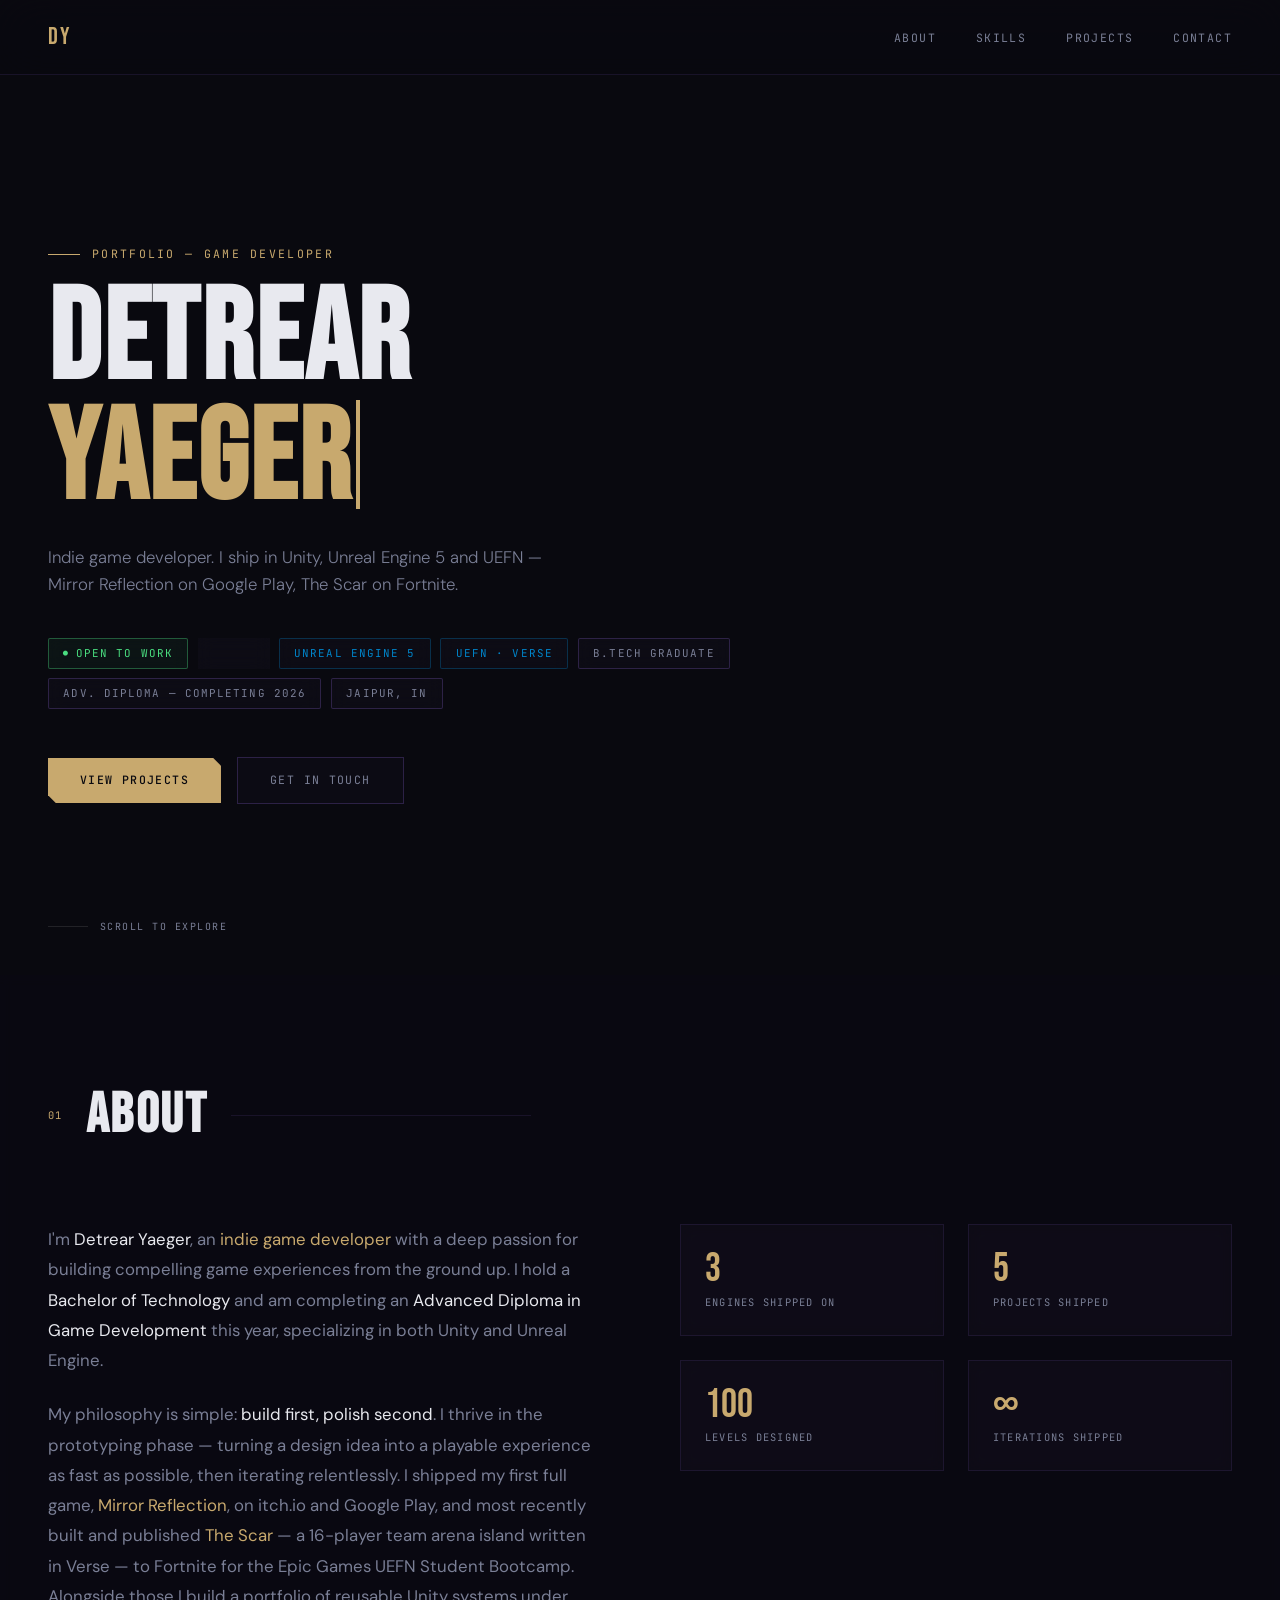
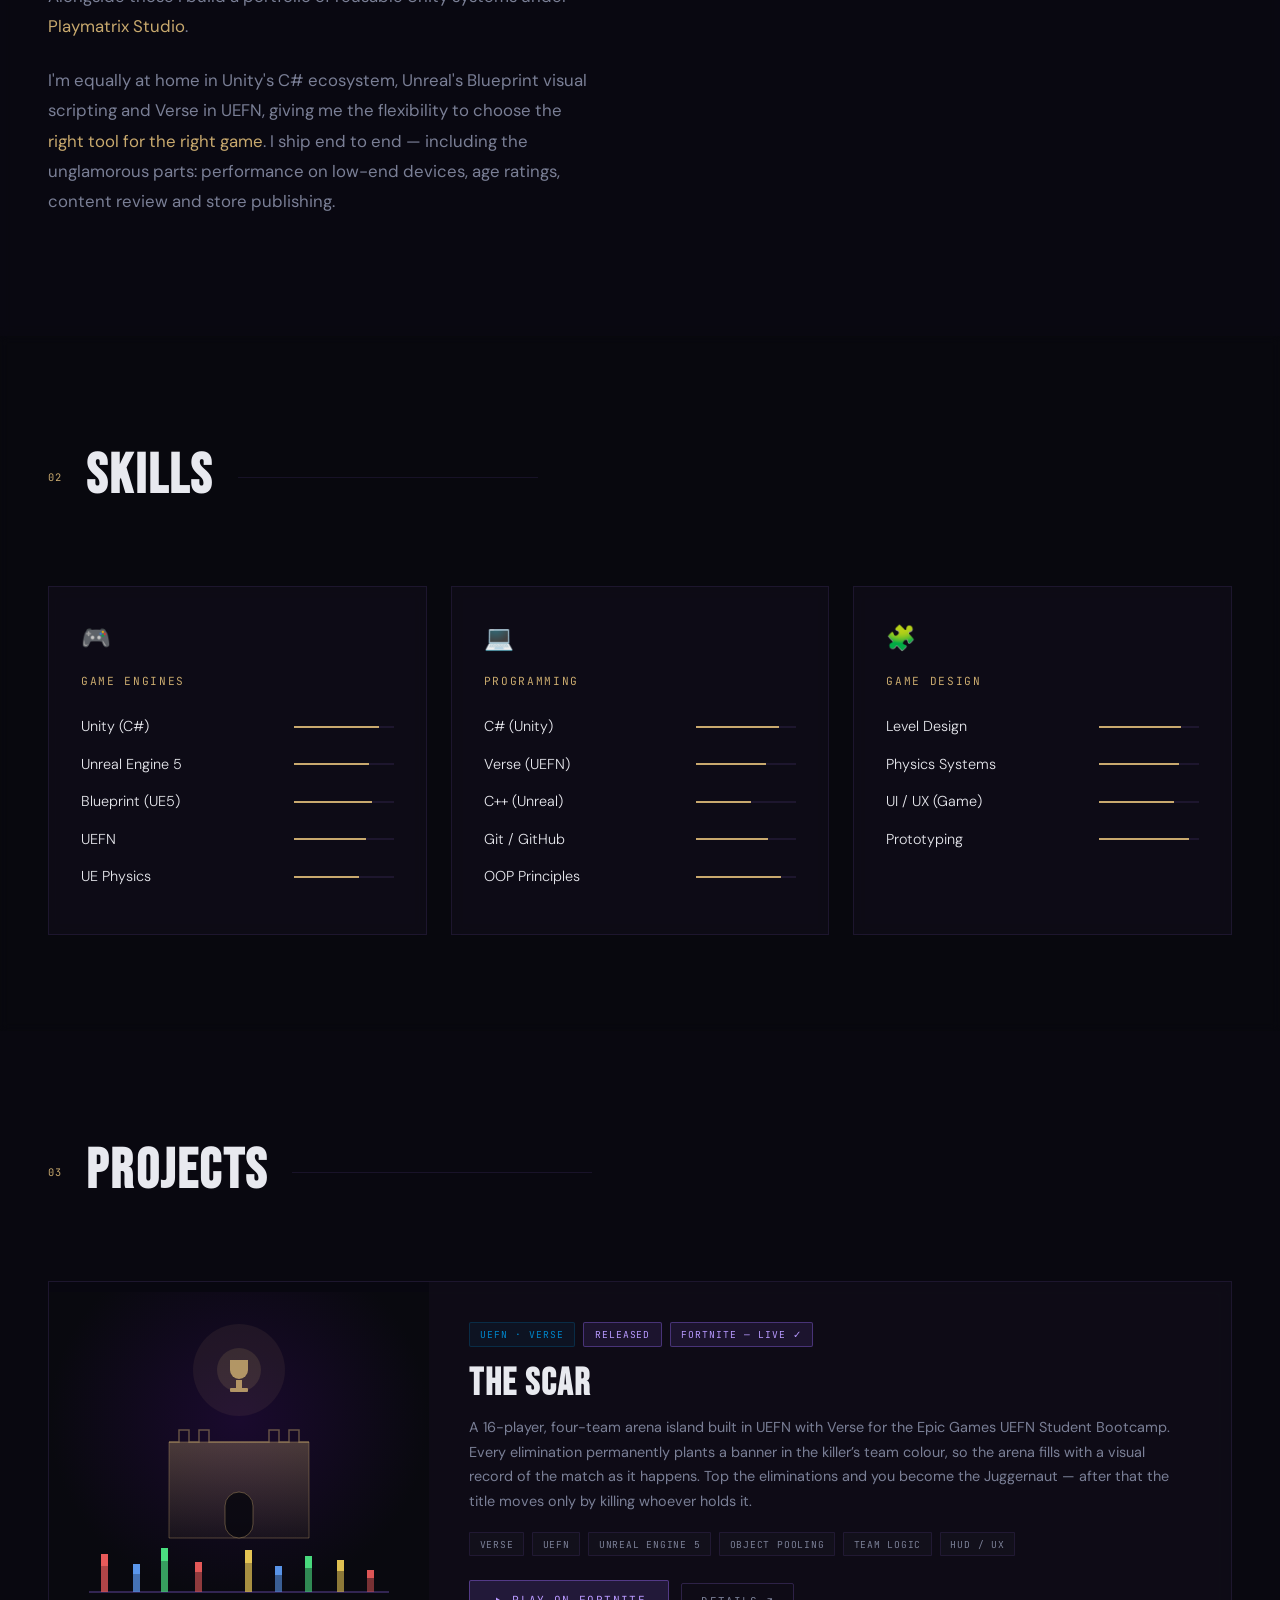
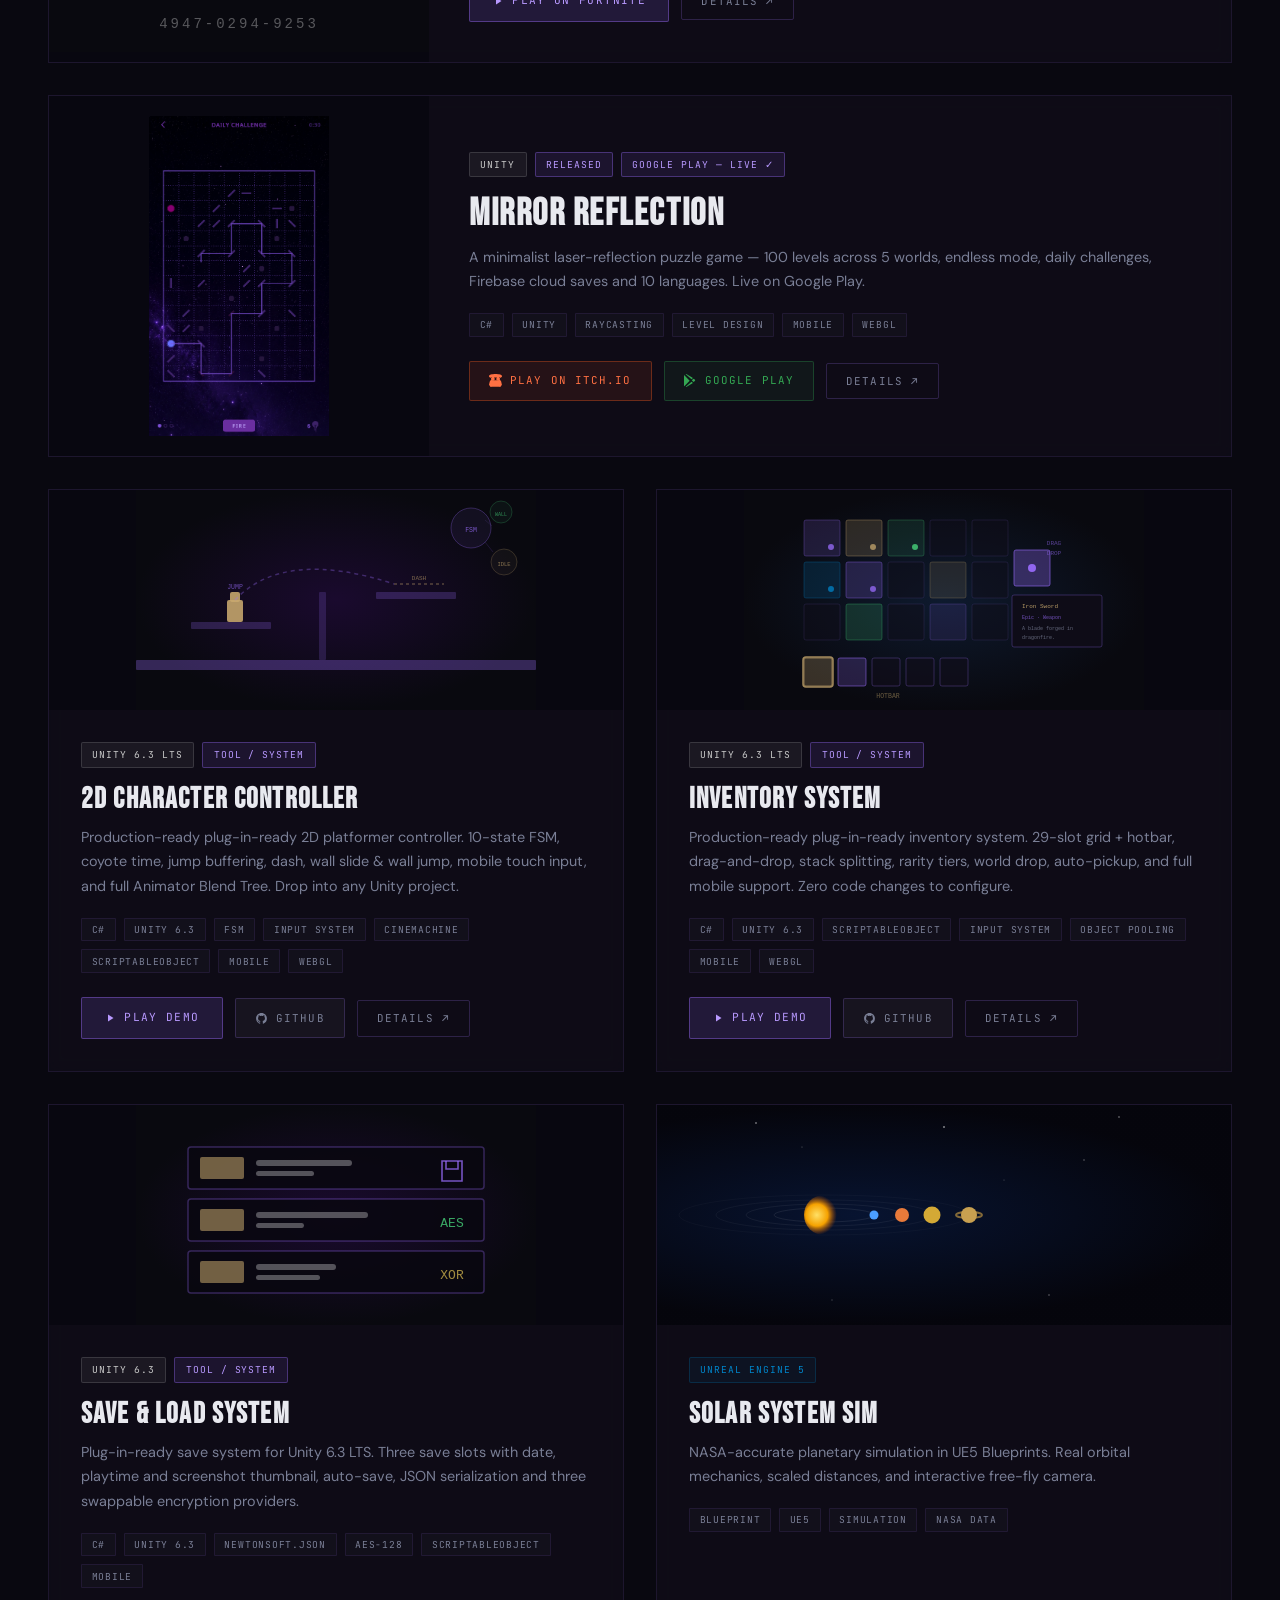
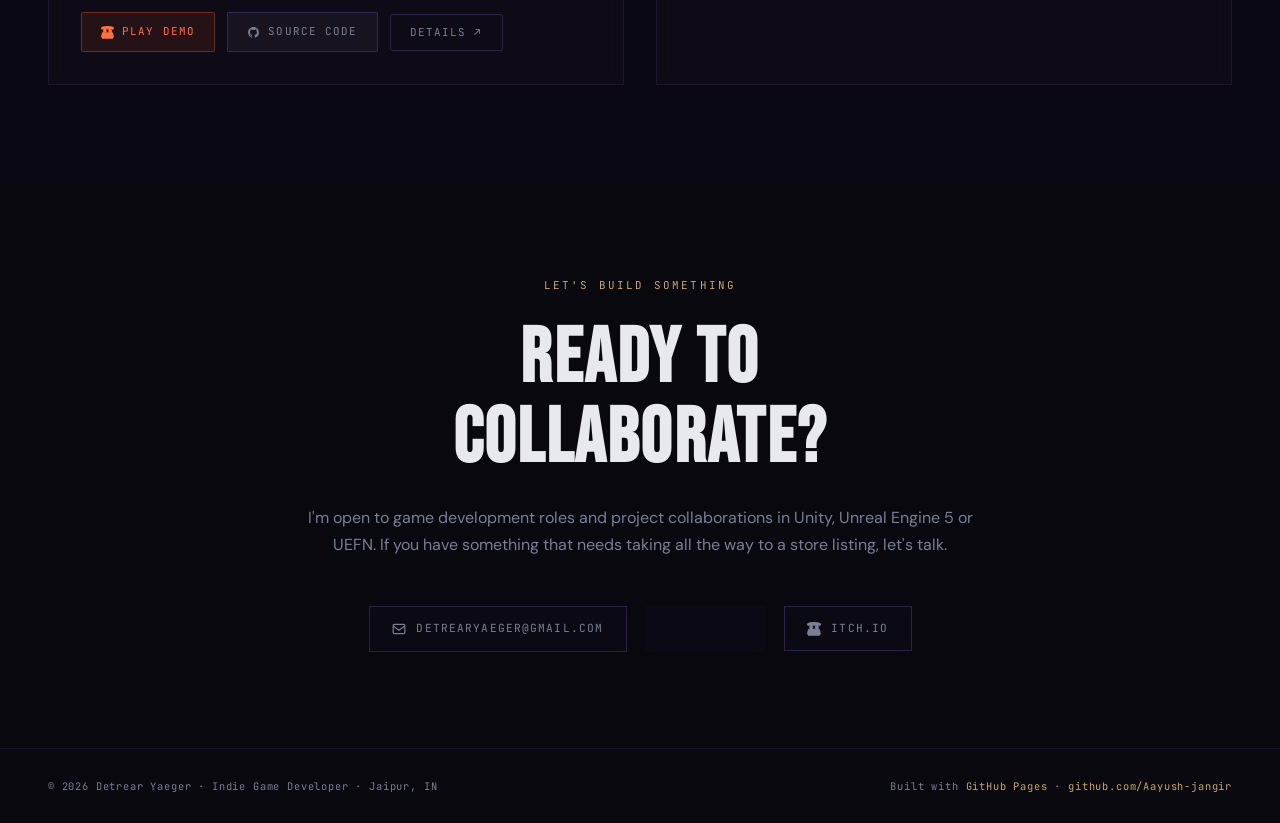
==== commit 6f7412ba: "Rewrite hero to lead with shipped work; add Save System itch demo - Hero tagline now states the proo" ====
--- a/index.html
+++ b/index.html
@@ -263,14 +263,14 @@
   <div class="hero-content">
     <div class="hero-label">Portfolio — Game Developer</div>
     <h1 class="hero-name">DETREAR<br><span>YAEGER</span><span class="cursor-blink"></span></h1>
-    <p class="hero-tagline">Indie Game Developer crafting interactive worlds with Unity, Unreal Engine 5 &amp; UEFN.</p>
+    <p class="hero-tagline">Indie game developer. I ship in Unity, Unreal Engine 5 and UEFN &mdash; Mirror Reflection on Google Play, The Scar on Fortnite.</p>
     <div class="hero-tags">
       <span class="tag open">Open to Work</span>
       <span class="tag unity">Unity</span>
       <span class="tag ue">Unreal Engine 5</span>
       <span class="tag ue">UEFN &middot; Verse</span>
       <span class="tag">B.Tech Graduate</span>
-      <span class="tag">Adv. Diploma — Game Dev</span>
+      <span class="tag">Adv. Diploma — Completing 2026</span>
       <span class="tag">Jaipur, IN</span>
     </div>
     <div class="hero-cta">
@@ -293,7 +293,7 @@
   </div>
   <div class="about-grid">
     <div class="about-text fade-in">
-      <p>I'm <strong>Detrear Yaeger</strong>, an <span class="highlight">indie game developer</span> with a deep passion for building compelling game experiences from the ground up. I hold a <strong>Bachelor of Technology</strong> and am currently completing an <strong>Advanced Diploma in Game Development</strong> specializing in both Unity and Unreal Engine.</p>
+      <p>I'm <strong>Detrear Yaeger</strong>, an <span class="highlight">indie game developer</span> with a deep passion for building compelling game experiences from the ground up. I hold a <strong>Bachelor of Technology</strong> and am completing an <strong>Advanced Diploma in Game Development</strong> this year, specializing in both Unity and Unreal Engine.</p>
       <p>My philosophy is simple: <strong>build first, polish second</strong>. I thrive in the prototyping phase — turning a design idea into a playable experience as fast as possible, then iterating relentlessly. I shipped my first full game, <span class="highlight">Mirror Reflection</span>, on itch.io and Google Play, and most recently built and published <span class="highlight">The Scar</span> — a 16-player team arena island written in Verse — to Fortnite for the Epic Games UEFN Student Bootcamp. Alongside those I build a portfolio of reusable Unity systems under <span class="highlight">Playmatrix Studio</span>.</p>
       <p>I'm equally at home in Unity's C# ecosystem, Unreal's Blueprint visual scripting and Verse in UEFN, giving me the flexibility to choose the <span class="highlight">right tool for the right game</span>. I ship end to end — including the unglamorous parts: performance on low-end devices, age ratings, content review and store publishing.</p>
     </div>
@@ -647,6 +647,10 @@
           <span class="tech-pill">Mobile</span>
         </div>
         <div class="store-row">
+          <a href="https://detrear.itch.io/save-system-playmatrix-studio" target="_blank" rel="noopener" class="btn-itch" onclick="event.stopPropagation()">
+            <svg viewBox="0 0 245 244"><path d="M31.99 243.61C14.2 232.4.8 202.7.8 202.7s11.3-53.1 13.7-60.3c8.5-25.7 27.1-31.2 27.1-31.2s46.4 5.7 80.4 5.7c34 0 80.5-5.7 80.5-5.7s18.6 5.5 27.1 31.2c2.4 7.2 13.7 60.3 13.7 60.3s-13.4 29.7-31.2 40.9c0 0-21.4-3.8-90.1-3.8s-90.1 3.8-90.1 3.8z"/><path d="M122.5 0C55.3 0 0 16.7 0 37.3v6.2c0 11.5 11.4 21.7 29.3 29.2 0 0 4.7-10.1 24.3-16.4 0 0-15.5 14.5-15.5 36.5 0 22.6 17.2 34 35.3 34 18.1 0 34.8-10.8 34.8-31.3 0-11-4.7-21.4-13.6-29.6 8.2-1.2 17.4-1.8 27.9-1.8 10.5 0 19.7.6 27.9 1.8-8.9 8.2-13.6 18.6-13.6 29.6 0 20.5 16.7 31.3 34.8 31.3 18.1 0 35.3-11.4 35.3-34 0-22-15.5-36.5-15.5-36.5 19.6 6.3 24.3 16.4 24.3 16.4 17.9-7.5 29.3-17.7 29.3-29.2v-6.2C245 16.7 189.7 0 122.5 0z"/></svg>
+            Play Demo
+          </a>
           <a href="https://github.com/Aayush-jangir/SaveSystem" target="_blank" rel="noopener" class="btn-github" onclick="event.stopPropagation()">
             <svg viewBox="0 0 24 24"><path d="M12 2C6.477 2 2 6.484 2 12.017c0 4.425 2.865 8.18 6.839 9.504.5.092.682-.217.682-.483 0-.237-.008-.868-.013-1.703-2.782.605-3.369-1.343-3.369-1.343-.454-1.158-1.11-1.466-1.11-1.466-.908-.62.069-.608.069-.608 1.003.07 1.531 1.032 1.531 1.032.892 1.53 2.341 1.088 2.91.832.092-.647.35-1.088.636-1.338-2.22-.253-4.555-1.113-4.555-4.951 0-1.093.39-1.988 1.029-2.688-.103-.253-.446-1.272.098-2.65 0 0 .84-.27 2.75 1.026A9.564 9.564 0 0 1 12 6.844a9.59 9.59 0 0 1 2.504.337c1.909-1.296 2.747-1.027 2.747-1.027.546 1.379.202 2.398.1 2.651.64.7 1.028 1.595 1.028 2.688 0 3.848-2.339 4.695-4.566 4.943.359.309.678.92.678 1.855 0 1.338-.012 2.419-.012 2.747 0 .268.18.58.688.482A10.02 10.02 0 0 0 22 12.017C22 6.484 17.522 2 12 2z"/></svg>
             Source Code
@@ -702,7 +706,7 @@
   <div class="contact-inner">
     <p class="contact-eyebrow fade-in">Let's build something</p>
     <h2 class="contact-heading fade-in">READY TO<br>COLLABORATE?</h2>
-    <p class="contact-sub fade-in">I'm actively looking for opportunities in game development — junior roles, internships, or project collaborations. Let's talk.</p>
+    <p class="contact-sub fade-in">I'm open to game development roles and project collaborations in Unity, Unreal Engine 5 or UEFN. If you have something that needs taking all the way to a store listing, let's talk.</p>
     <div class="contact-links fade-in">
       <a href="mailto:Detrearyaeger@gmail.com" class="contact-link">
         <svg width="14" height="14" viewBox="0 0 24 24" fill="none" stroke="currentColor" stroke-width="2"><rect x="2" y="4" width="20" height="16" rx="2"/><path d="m22 7-10 7L2 7"/></svg>
@@ -903,7 +907,7 @@
     ],
     tech:['C#','Unity 6.3 LTS','Newtonsoft.Json','AES-128-CBC','ScriptableObject','Mobile','WebGL','PC'],
     screenshots:[],
-    itchUrl:null,playUrl:null,
+    itchUrl:'https://detrear.itch.io/save-system-playmatrix-studio',playUrl:null,
     githubUrl:'https://github.com/Aayush-jangir/SaveSystem'
   },
   mirror:{
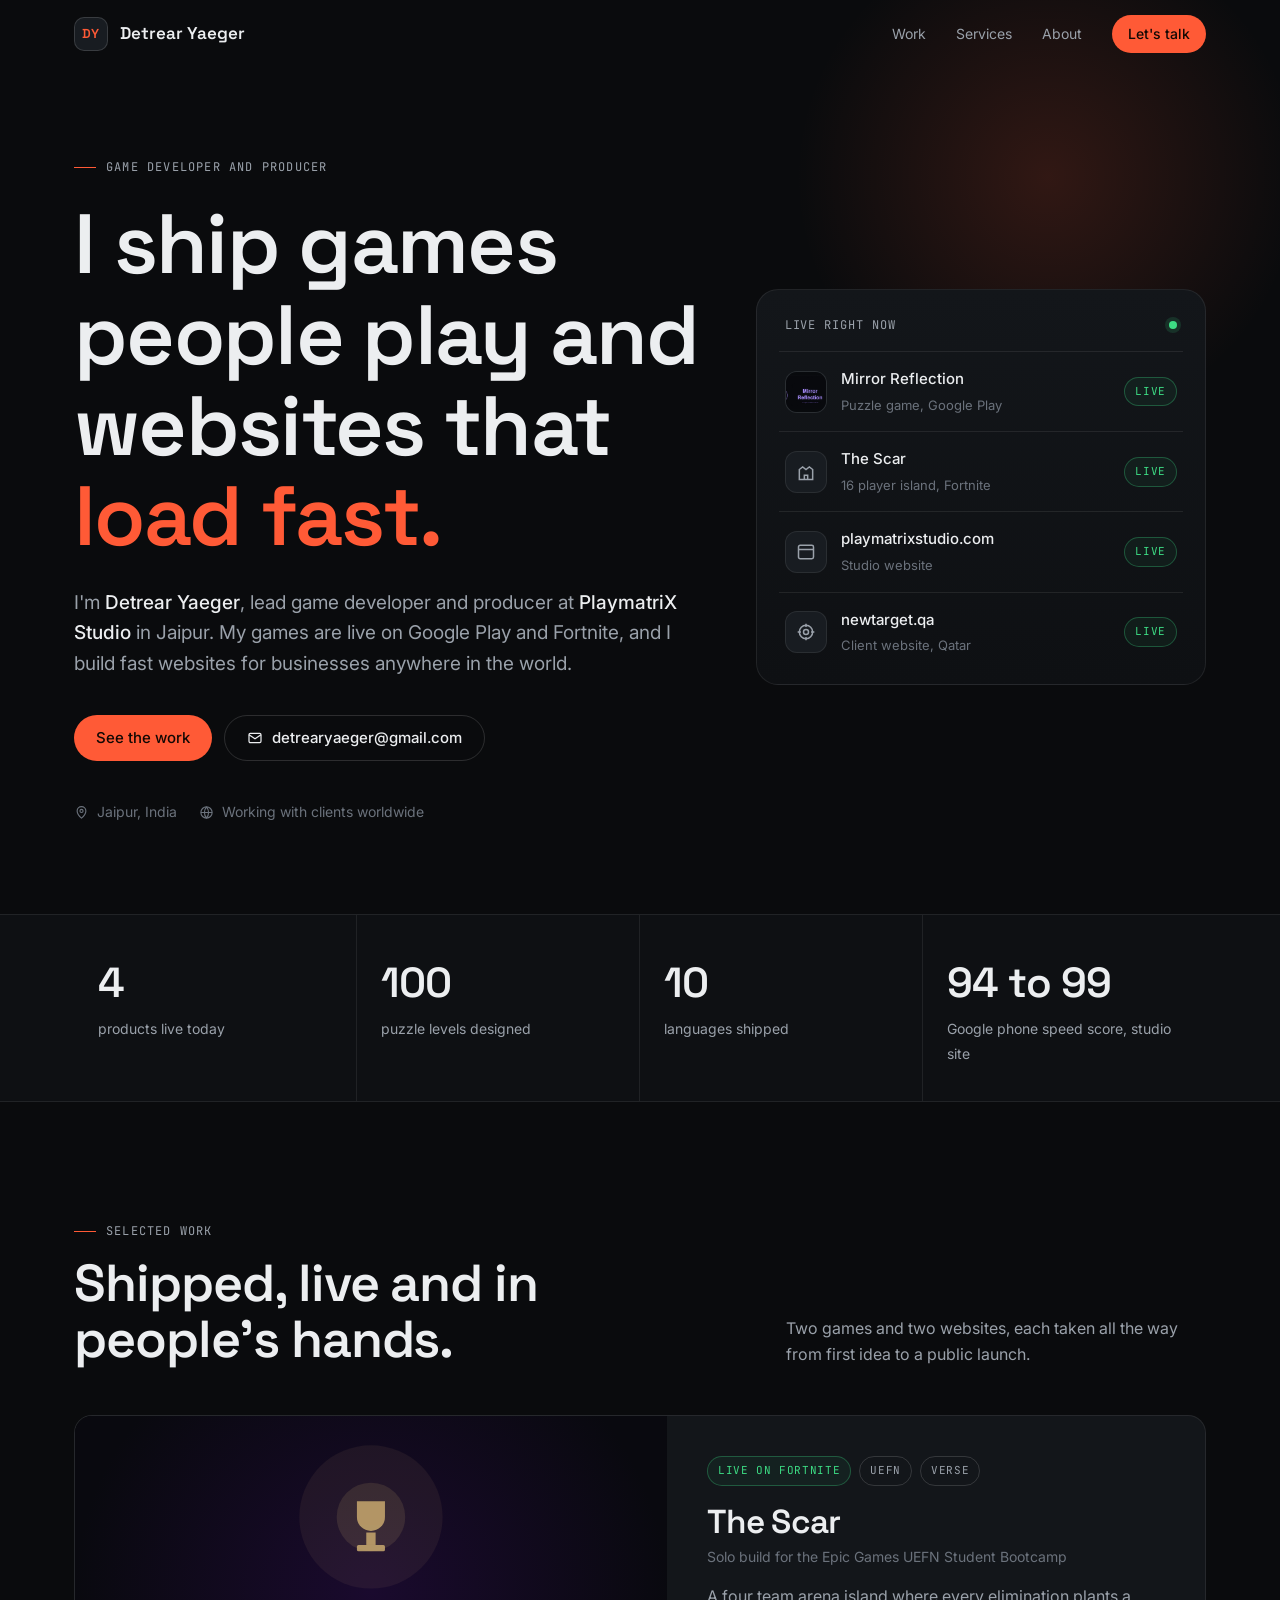
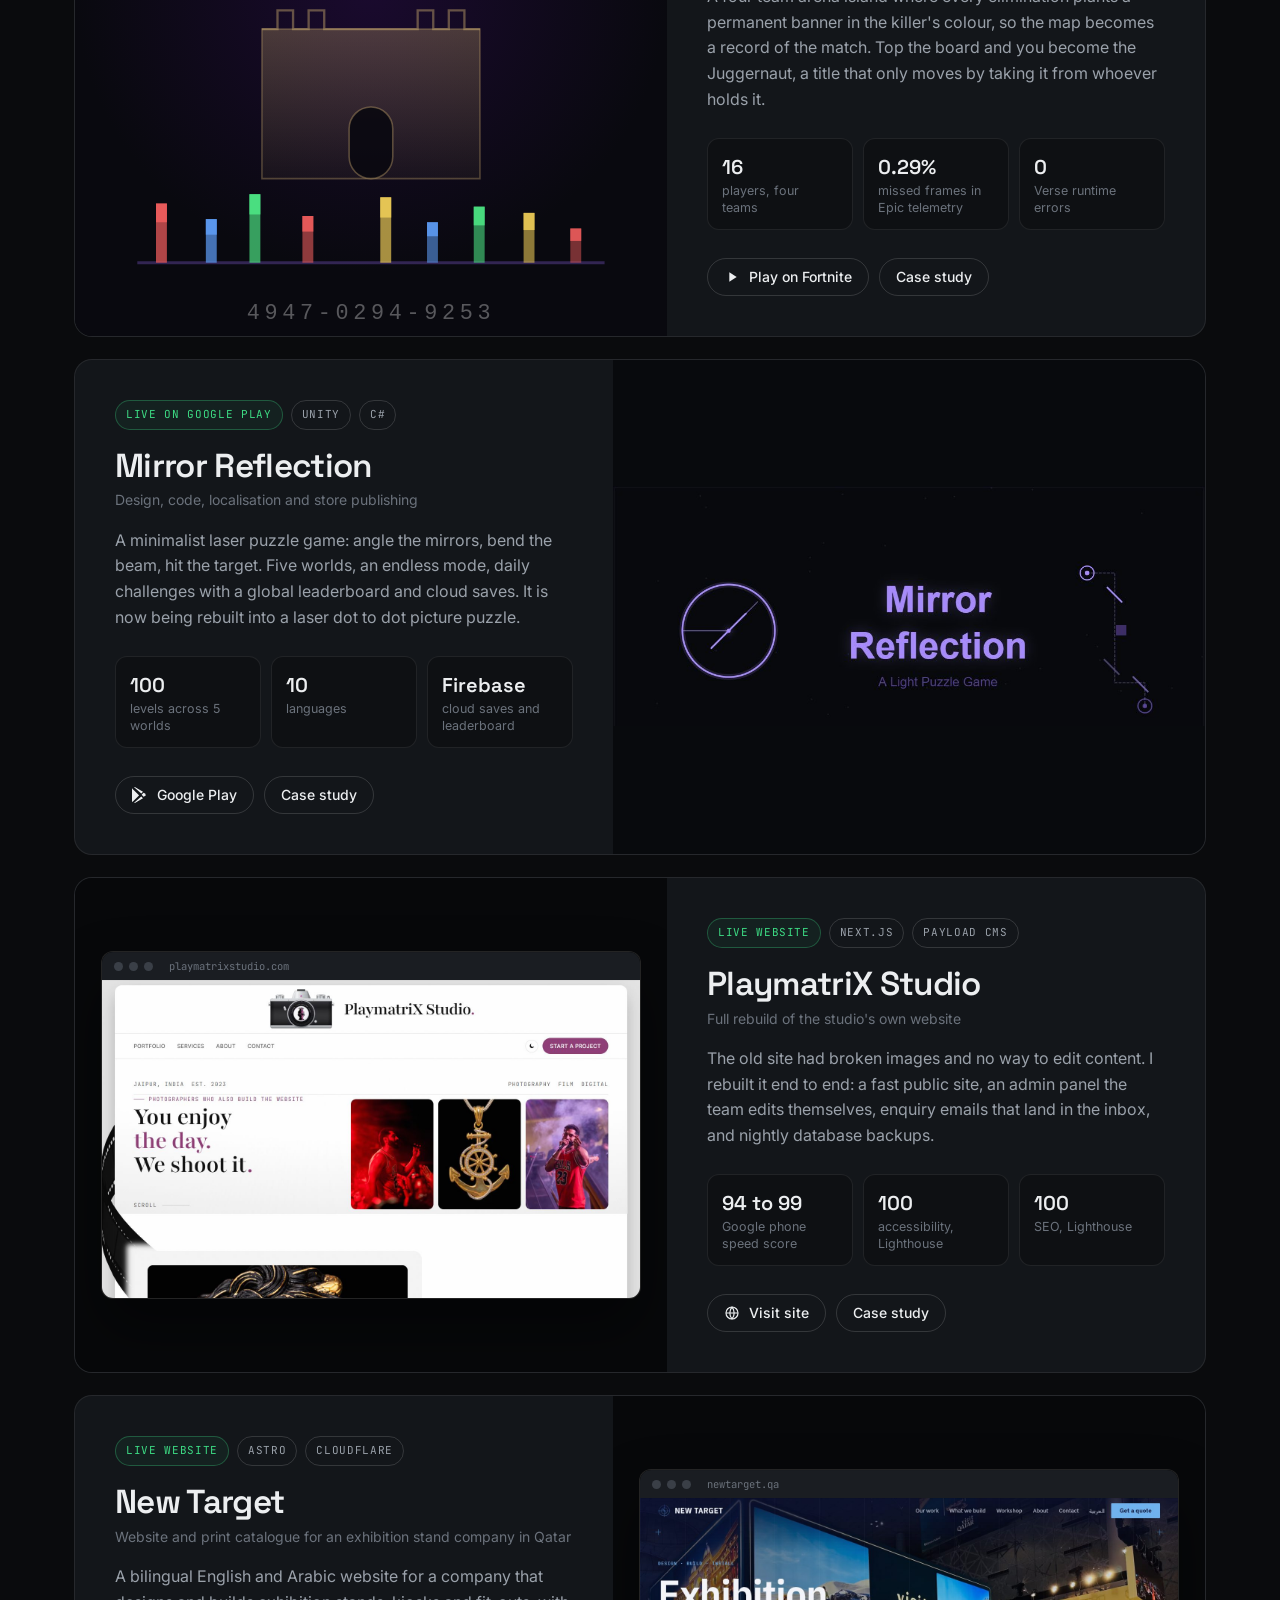
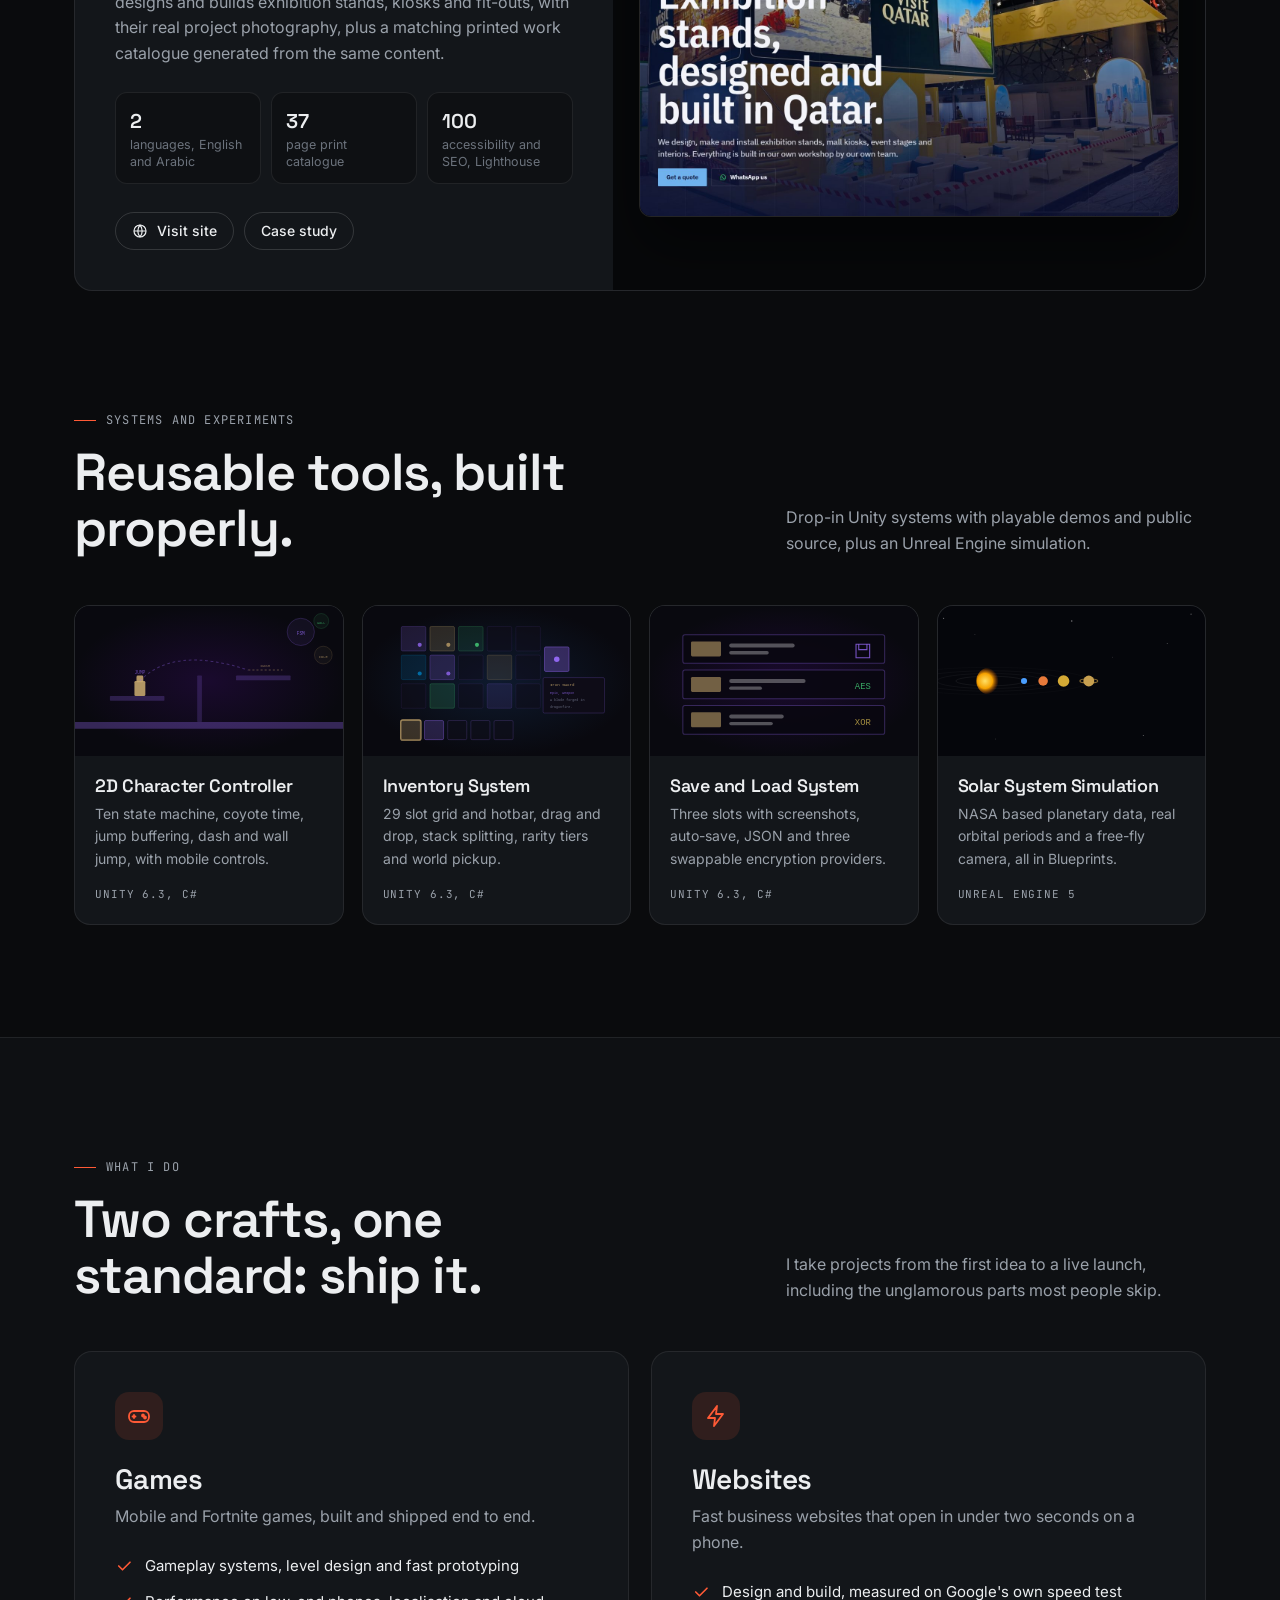
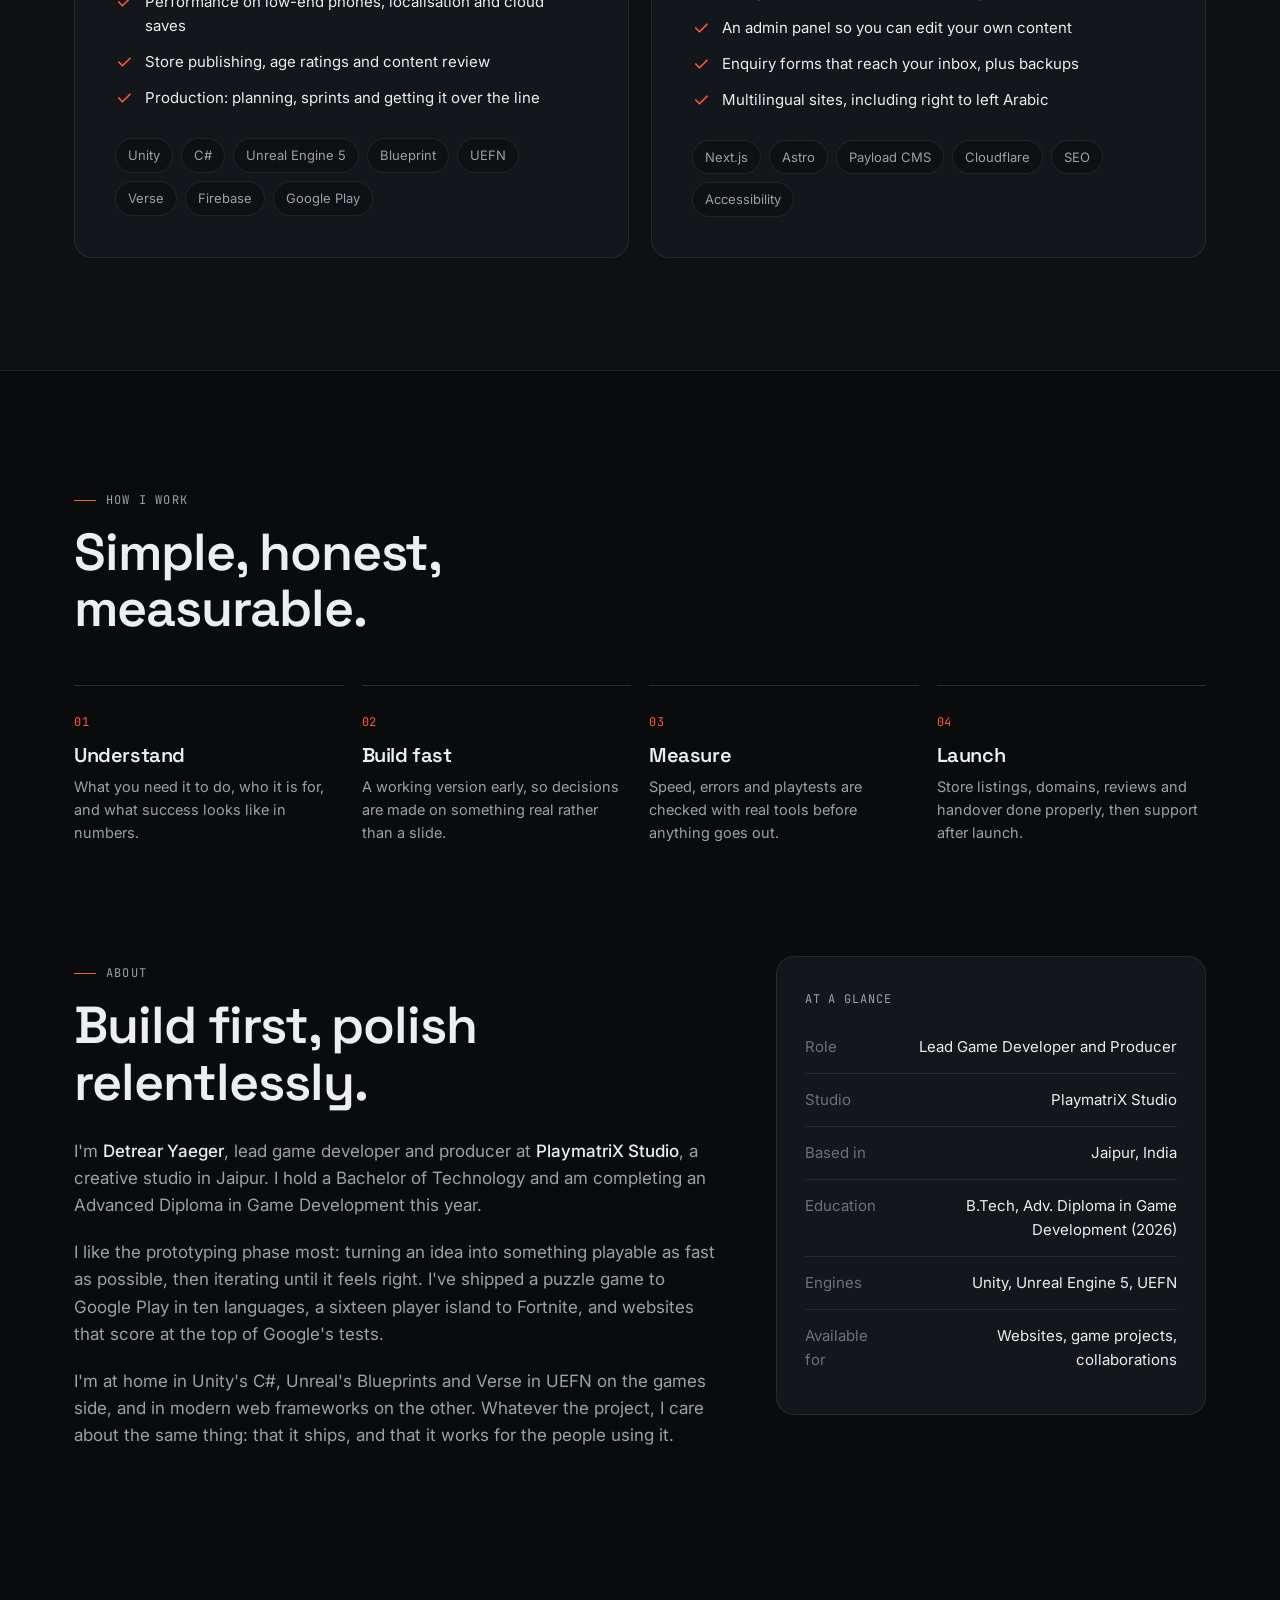
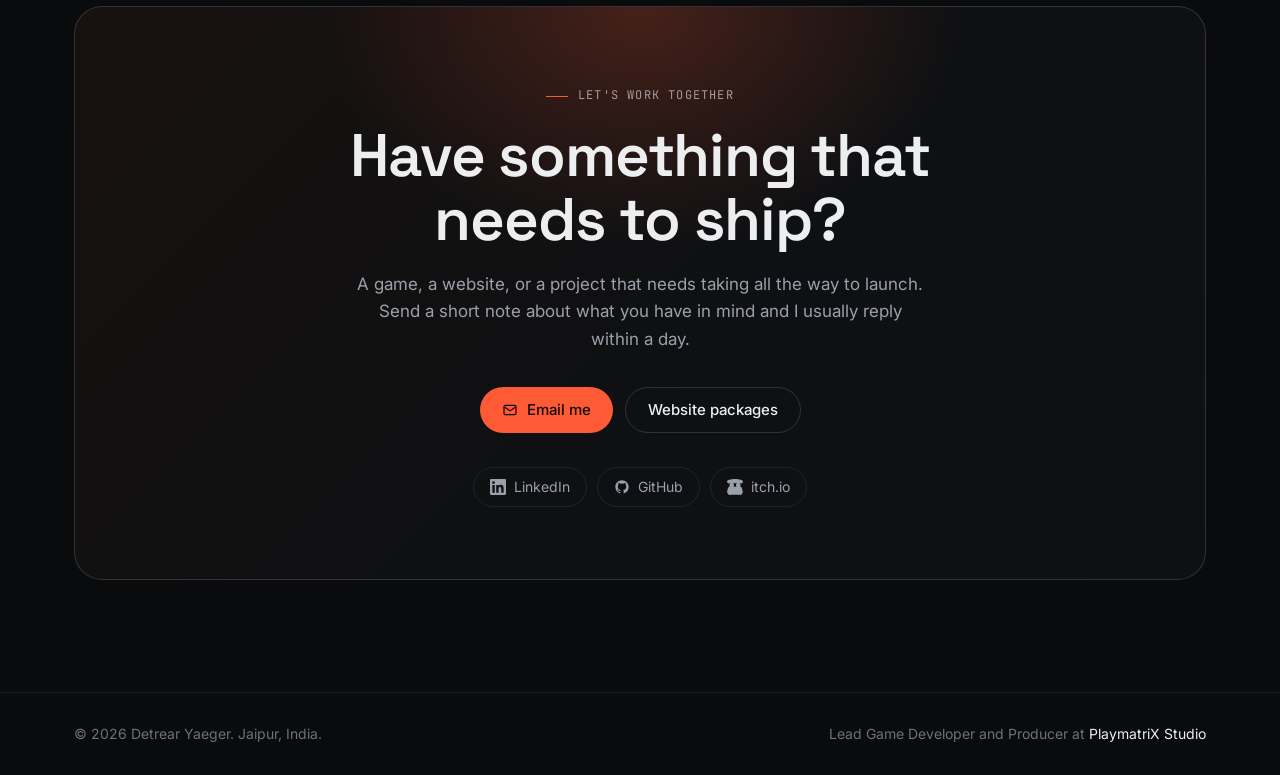
==== commit 66cb3418: "Redesign portfolio: games and websites, current work, link previews New professional layout with a l" ====
--- a/index.html
+++ b/index.html
@@ -3,1074 +3,716 @@
 <head>
 <meta charset="UTF-8">
 <meta name="viewport" content="width=device-width, initial-scale=1.0">
-<title>Detrear Yaeger — Game Developer</title>
+<title>Detrear Yaeger | Games and Websites</title>
+<meta name="description" content="Detrear Yaeger, lead game developer and producer at PlaymatriX Studio in Jaipur. Games live on Google Play and Fortnite, and fast websites for businesses anywhere in the world.">
+<meta name="theme-color" content="#0a0b0d">
+<link rel="canonical" href="https://aayush-jangir.github.io/">
+<meta property="og:type" content="website">
+<meta property="og:url" content="https://aayush-jangir.github.io/">
+<meta property="og:title" content="Detrear Yaeger | Games and Websites">
+<meta property="og:description" content="Lead game developer and producer at PlaymatriX Studio. Games live on Google Play and Fortnite, and fast websites for businesses.">
+<meta property="og:image" content="https://aayush-jangir.github.io/og-image.jpg">
+<meta property="og:image:width" content="1200">
+<meta property="og:image:height" content="630">
+<meta name="twitter:card" content="summary_large_image">
+<meta name="twitter:title" content="Detrear Yaeger | Games and Websites">
+<meta name="twitter:description" content="Lead game developer and producer at PlaymatriX Studio. Games live on Google Play and Fortnite, and fast websites for businesses.">
+<meta name="twitter:image" content="https://aayush-jangir.github.io/og-image.jpg">
+<link rel="icon" href="data:image/svg+xml,%3Csvg xmlns='http://www.w3.org/2000/svg' viewBox='0 0 64 64'%3E%3Crect width='64' height='64' rx='14' fill='%230a0b0d'/%3E%3Ctext x='32' y='42' font-family='Arial,sans-serif' font-weight='700' font-size='26' text-anchor='middle' fill='%23ff5a36'%3EDY%3C/text%3E%3C/svg%3E">
 <link rel="preconnect" href="https://fonts.googleapis.com">
 <link rel="preconnect" href="https://fonts.gstatic.com" crossorigin>
-<link href="https://fonts.googleapis.com/css2?family=Bebas+Neue&family=DM+Sans:ital,opsz,wght@0,9..40,300;0,9..40,400;0,9..40,500;1,9..40,300&family=JetBrains+Mono:wght@400;500&display=swap" rel="stylesheet">
+<link href="https://fonts.googleapis.com/css2?family=Inter:wght@400;500;600&family=JetBrains+Mono:wght@400;500&family=Space+Grotesk:wght@500;600;700&display=swap" rel="stylesheet">
+<script type="application/ld+json">
+{"@context":"https://schema.org","@type":"Person","name":"Detrear Yaeger","jobTitle":"Lead Game Developer and Producer","worksFor":{"@type":"Organization","name":"PlaymatriX Studio","url":"https://playmatrixstudio.com/"},"address":{"@type":"PostalAddress","addressLocality":"Jaipur","addressCountry":"IN"},"email":"mailto:detrearyaeger@gmail.com","url":"https://aayush-jangir.github.io/","sameAs":["https://github.com/Aayush-jangir","https://detrear.itch.io/","https://www.linkedin.com/in/aayush-jangir-20b62a202/"]}
+</script>
 <style>
-*,*::before,*::after{margin:0;padding:0;box-sizing:border-box;-webkit-user-select:none;-moz-user-select:none;-ms-user-select:none;user-select:none;-webkit-tap-highlight-color:transparent;}
-/* nothing on the page is selectable or draggable */
-img,svg,canvas{-webkit-user-drag:none;user-drag:none;}
-::selection{background:transparent;}::-moz-selection{background:transparent;}
-input,textarea{-webkit-user-select:text;user-select:text;}
 :root{
-  --bg:#09090f;
-  --card:rgba(16,14,26,0.75);
-  --card2:rgba(20,18,32,0.88);
-  --border:rgba(140,100,220,0.12);
-  --border2:rgba(140,100,220,0.25);
-  --border-gold:rgba(200,169,110,0.2);
-  --text:#e8e9ef;
-  --muted:#7a7f96;
-  --accent:#c8a96e;
-  --accent2:#e8c98a;
-  --purple:#9b6dff;
-  --purple2:#b899ff;
-  --purple-dim:rgba(155,109,255,0.15);
-  --green:#4ade80;
-  --unity-c:#c8c8c8;
-  --ue-c:#0085ca;
-  --font-d:'Bebas Neue',sans-serif;
-  --font-b:'DM Sans',sans-serif;
-  --font-m:'JetBrains Mono',monospace;
+  --bg:#0a0b0d;--bg-2:#0e1013;--surface:#13161a;--surface-2:#181c21;
+  --line:rgba(255,255,255,.08);--line-2:rgba(255,255,255,.14);
+  --text:#eceef0;--muted:#9aa1aa;--faint:#6b727c;
+  --accent:#ff5a36;--accent-soft:rgba(255,90,54,.12);--live:#3ddc84;
+  --radius:18px;--max:1180px;
+  --display:'Space Grotesk',system-ui,sans-serif;--body:'Inter',system-ui,sans-serif;--mono:'JetBrains Mono',ui-monospace,monospace;
 }
-html{scroll-behavior:smooth;}
-body{background:var(--bg);color:var(--text);font-family:var(--font-b);font-size:16px;line-height:1.6;overflow-x:hidden;}
-
-#bg-canvas{position:fixed;top:0;left:0;width:100%;height:100%;z-index:0;pointer-events:none;}
+*{box-sizing:border-box;margin:0;padding:0;-webkit-user-select:none;user-select:none}
+input,textarea{-webkit-user-select:text;user-select:text}
+::selection{background:transparent}
+img,svg{-webkit-user-drag:none;user-drag:none}
+html{scroll-behavior:smooth;-webkit-text-size-adjust:100%}
+body{background:var(--bg);color:var(--text);font-family:var(--body);font-size:16px;line-height:1.6;-webkit-font-smoothing:antialiased;overflow-x:hidden}
+a{color:inherit;text-decoration:none}
+.wrap{max-width:var(--max);margin:0 auto;padding:0 24px}
+.mono{font-family:var(--mono);font-size:12px;letter-spacing:.08em;text-transform:uppercase;color:var(--muted)}
+.eyebrow{display:inline-flex;align-items:center;gap:10px;font-family:var(--mono);font-size:12px;letter-spacing:.1em;text-transform:uppercase;color:var(--muted)}
+.eyebrow::before{content:"";width:22px;height:1px;background:var(--accent)}
+h1,h2,h3{font-family:var(--display);font-weight:600;letter-spacing:-.02em;line-height:1.08}
+.section{padding:112px 0}
+.section-head{display:flex;justify-content:space-between;align-items:flex-end;gap:24px;margin-bottom:48px;flex-wrap:wrap}
+.section-head h2{font-size:clamp(32px,4.4vw,52px);margin-top:14px;max-width:16ch}
+.section-head p{color:var(--muted);max-width:42ch}
 
 /* NAV */
-nav{position:fixed;top:0;left:0;right:0;z-index:100;padding:1.1rem 3rem;display:flex;justify-content:space-between;align-items:center;background:rgba(9,9,15,0.8);backdrop-filter:blur(24px);border-bottom:1px solid var(--border);position:fixed;}
-.nav-logo{font-family:var(--font-d);font-size:1.5rem;letter-spacing:0.08em;color:var(--accent);text-decoration:none;}
-.nav-links{display:flex;gap:2.5rem;list-style:none;}
-.nav-links a{font-family:var(--font-m);font-size:0.72rem;letter-spacing:0.12em;text-transform:uppercase;color:var(--muted);text-decoration:none;transition:color 0.2s;}
-.nav-links a:hover{color:var(--text);}
-
-nav,section,footer{position:relative;z-index:2;}
+.nav{position:fixed;inset:0 0 auto 0;z-index:50;transition:background .3s,border-color .3s;border-bottom:1px solid transparent}
+.nav.scrolled{background:rgba(10,11,13,.82);backdrop-filter:blur(14px);-webkit-backdrop-filter:blur(14px);border-bottom-color:var(--line)}
+.nav-in{display:flex;align-items:center;justify-content:space-between;height:68px}
+.brand{display:flex;align-items:center;gap:12px;font-family:var(--display);font-weight:600;font-size:17px}
+.brand-mark{width:34px;height:34px;border-radius:10px;background:var(--surface-2);border:1px solid var(--line-2);display:grid;place-items:center;font-size:13px;color:var(--accent);letter-spacing:.02em}
+.nav-links{display:flex;align-items:center;gap:30px;font-size:14px;color:var(--muted)}
+.nav-links a:hover{color:var(--text)}
+.btn{display:inline-flex;align-items:center;justify-content:center;gap:9px;height:46px;padding:0 22px;border-radius:999px;font-weight:500;font-size:15px;transition:transform .2s,background .2s,border-color .2s,color .2s;white-space:nowrap}
+.btn svg{width:16px;height:16px;flex:none}
+.btn-primary{background:var(--accent);color:#120804}
+.btn-primary:hover{transform:translateY(-1px);background:#ff6e4e}
+.btn-ghost{border:1px solid var(--line-2);color:var(--text)}
+.btn-ghost:hover{border-color:rgba(255,255,255,.32);transform:translateY(-1px)}
+.btn-sm{height:38px;padding:0 16px;font-size:14px}
+.menu-btn{display:none;width:42px;height:42px;border-radius:12px;border:1px solid var(--line-2);background:transparent;color:var(--text);align-items:center;justify-content:center;cursor:pointer}
 
 /* HERO */
-#hero{min-height:100vh;display:flex;flex-direction:column;justify-content:center;padding:0 3rem;background:transparent;}
-.hero-content{position:relative;z-index:1;max-width:900px;}
-.hero-label{font-family:var(--font-m);font-size:0.72rem;letter-spacing:0.2em;text-transform:uppercase;color:var(--accent);margin-bottom:1.2rem;display:flex;align-items:center;gap:0.75rem;}
-.hero-label::before{content:'';display:block;width:32px;height:1px;background:var(--accent);}
-.hero-name{font-family:var(--font-d);font-size:clamp(4rem,10vw,8.5rem);line-height:0.92;letter-spacing:0.02em;color:var(--text);margin-bottom:1.5rem;}
-.hero-name span{color:var(--accent);}
-.hero-tagline{font-size:1.05rem;font-weight:300;color:var(--muted);max-width:520px;margin-bottom:2.5rem;}
-.hero-tags{display:flex;flex-wrap:wrap;gap:0.6rem;margin-bottom:3rem;}
-.tag{font-family:var(--font-m);font-size:0.68rem;letter-spacing:0.1em;text-transform:uppercase;padding:0.35rem 0.9rem;border:1px solid var(--border2);border-radius:2px;color:var(--muted);background:rgba(16,14,26,0.65);backdrop-filter:blur(8px);transition:all 0.2s;}
-.tag:hover{border-color:var(--accent);color:var(--accent);}
-.tag.unity{border-color:rgba(200,200,200,0.2);color:var(--unity-c);}
-.tag.ue{border-color:rgba(0,133,202,0.3);color:var(--ue-c);}
-.tag.open{border-color:rgba(74,222,128,0.35);color:var(--green);background:rgba(74,222,128,0.05);}
-.tag.open::before{content:'●';margin-right:0.4rem;animation:blink 1.5s infinite;font-size:0.5rem;vertical-align:middle;}
-@keyframes blink{0%,100%{opacity:1}50%{opacity:0.15}}
-
-.hero-cta{display:flex;gap:1rem;align-items:center;flex-wrap:wrap;}
-.btn-primary{font-family:var(--font-m);font-size:0.72rem;letter-spacing:0.12em;text-transform:uppercase;padding:0.85rem 2rem;background:var(--accent);color:#09090f;border:none;cursor:pointer;text-decoration:none;display:inline-block;font-weight:500;transition:all 0.2s;clip-path:polygon(0 0,calc(100% - 8px) 0,100% 8px,100% 100%,8px 100%,0 calc(100% - 8px));}
-.btn-primary:hover{background:var(--accent2);transform:translateY(-2px);}
-.btn-secondary{font-family:var(--font-m);font-size:0.72rem;letter-spacing:0.12em;text-transform:uppercase;padding:0.85rem 2rem;background:rgba(16,14,26,0.5);backdrop-filter:blur(8px);color:var(--muted);border:1px solid var(--border2);cursor:pointer;text-decoration:none;display:inline-block;transition:all 0.2s;}
-.btn-secondary:hover{color:var(--text);border-color:rgba(255,255,255,0.25);}
-
-.btn-play{font-family:var(--font-m);font-size:0.7rem;letter-spacing:0.12em;text-transform:uppercase;padding:0.7rem 1.4rem;background:var(--purple-dim);color:var(--purple2);border:1px solid rgba(155,109,255,0.4);cursor:pointer;text-decoration:none;display:inline-flex;align-items:center;gap:0.5rem;transition:all 0.25s;border-radius:2px;}
-.btn-play:hover{background:rgba(155,109,255,0.22);border-color:var(--purple);color:#fff;transform:translateY(-1px);}
-.btn-play svg{width:12px;height:12px;fill:currentColor;flex-shrink:0;}
-
-.hero-scroll{position:absolute;bottom:2.5rem;left:3rem;display:flex;align-items:center;gap:0.75rem;z-index:1;}
-.scroll-line{width:40px;height:1px;background:rgba(255,255,255,0.1);position:relative;overflow:hidden;}
-.scroll-line::after{content:'';position:absolute;top:0;left:-100%;width:100%;height:100%;background:var(--accent);animation:sld 2s infinite;}
-@keyframes sld{0%{left:-100%}100%{left:100%}}
-.scroll-text{font-family:var(--font-m);font-size:0.62rem;letter-spacing:0.15em;text-transform:uppercase;color:var(--muted);}
-.cursor-blink{display:inline-block;width:4px;height:0.85em;background:var(--accent);vertical-align:middle;animation:blink 1.2s infinite;margin-left:4px;}
-
-section{padding:6rem 3rem;}
-#about{background:rgba(10,9,18,0.72);backdrop-filter:blur(6px);}
-#skills{background:rgba(9,9,15,0.65);backdrop-filter:blur(4px);}
-#projects{background:rgba(10,9,18,0.7);backdrop-filter:blur(6px);}
-#contact{background:rgba(9,9,15,0.62);backdrop-filter:blur(4px);text-align:center;}
-
-.section-header{display:flex;align-items:center;gap:1.5rem;margin-bottom:4rem;}
-.section-num{font-family:var(--font-m);font-size:0.65rem;color:var(--accent);letter-spacing:0.1em;}
-.section-title{font-family:var(--font-d);font-size:clamp(2rem,5vw,3.5rem);letter-spacing:0.04em;color:var(--text);}
-.section-line{flex:1;height:1px;background:var(--border);max-width:300px;}
+.hero{position:relative;padding:150px 0 90px;overflow:hidden}
+.hero::before{content:"";position:absolute;inset:-20% -10% auto auto;width:720px;height:720px;background:radial-gradient(closest-side,rgba(255,90,54,.16),transparent 70%);pointer-events:none}
+.hero-grid{position:relative;display:grid;grid-template-columns:1.25fr .9fr;gap:56px;align-items:center}
+.hero h1{font-size:clamp(42px,6.6vw,84px);margin:22px 0 26px}
+.hero h1 em{font-style:normal;color:var(--accent)}
+.hero-lede{font-size:clamp(17px,1.6vw,19px);color:var(--muted);max-width:52ch}
+.hero-lede strong{color:var(--text);font-weight:500}
+.hero-cta{display:flex;gap:12px;margin-top:36px;flex-wrap:wrap}
+.hero-meta{display:flex;gap:22px;margin-top:40px;flex-wrap:wrap;color:var(--faint);font-size:14px}
+.hero-meta span{display:inline-flex;align-items:center;gap:8px}
+.hero-meta svg{width:15px;height:15px}
+
+.live-card{background:linear-gradient(180deg,var(--surface),var(--bg-2));border:1px solid var(--line);border-radius:22px;padding:22px}
+.live-head{display:flex;justify-content:space-between;align-items:center;padding:4px 6px 16px;border-bottom:1px solid var(--line)}
+.dot{width:8px;height:8px;border-radius:50%;background:var(--live);box-shadow:0 0 0 4px rgba(61,220,132,.14);display:inline-block}
+.live-row{display:flex;align-items:center;gap:14px;padding:14px 6px;border-bottom:1px solid var(--line)}
+.live-row:last-child{border-bottom:0;padding-bottom:4px}
+.live-ico{width:42px;height:42px;border-radius:12px;background:var(--surface-2);border:1px solid var(--line);display:grid;place-items:center;flex:none;overflow:hidden}
+.live-ico img{width:100%;height:100%;object-fit:cover}
+.live-ico svg{width:20px;height:20px;color:var(--muted)}
+.live-name{font-weight:500;font-size:15px}
+.live-sub{font-size:13px;color:var(--faint)}
+.live-row .tag{margin-left:auto}
+.tag{font-family:var(--mono);font-size:11px;letter-spacing:.06em;text-transform:uppercase;padding:5px 10px;border-radius:999px;border:1px solid var(--line-2);color:var(--muted);white-space:nowrap}
+.tag.live{color:var(--live);border-color:rgba(61,220,132,.3);background:rgba(61,220,132,.06)}
+
+/* STATS */
+.stats{border-top:1px solid var(--line);border-bottom:1px solid var(--line);background:var(--bg-2)}
+.stats-grid{display:grid;grid-template-columns:repeat(4,1fr)}
+.stat{padding:34px 24px;border-right:1px solid var(--line)}
+.stat:last-child{border-right:0}
+.stat b{display:block;font-family:var(--display);font-weight:600;font-size:clamp(30px,3.4vw,42px);letter-spacing:-.02em}
+.stat span{color:var(--muted);font-size:14px}
+
+/* WORK */
+.work-list{display:grid;gap:22px}
+.case{display:grid;grid-template-columns:1.1fr 1fr;background:var(--surface);border:1px solid var(--line);border-radius:var(--radius);overflow:hidden;transition:border-color .25s,transform .25s;cursor:pointer}
+.case:hover{border-color:var(--line-2);transform:translateY(-2px)}
+.case:nth-child(even){grid-template-columns:1fr 1.1fr}
+.case:nth-child(even) .case-media{order:2}
+.case-media{position:relative;min-height:340px;background:#07080a;overflow:hidden}
+.case-media img{position:absolute;inset:0;width:100%;height:100%;object-fit:cover;object-position:top center;transition:transform .6s}
+.case-media.contain{background:#080a0d}
+.case-media.contain>img{object-fit:contain;object-position:center}
+.case:hover .case-media img{transform:scale(1.03)}
+.case-media svg{position:absolute;inset:0;width:100%;height:100%}
+.browser{position:absolute;left:26px;right:26px;top:50%;transform:translateY(-50%);aspect-ratio:1440/928;max-height:calc(100% - 52px);border-radius:12px;overflow:hidden;border:1px solid var(--line-2);background:#000;box-shadow:0 30px 60px rgba(0,0,0,.45)}
+.browser-bar{height:28px;background:#1a1d22;display:flex;align-items:center;gap:6px;padding:0 12px}
+.browser-bar i{width:9px;height:9px;border-radius:50%;background:#3a3f47;display:block}
+.browser-bar span{margin-left:10px;font-family:var(--mono);font-size:10.5px;color:var(--faint)}
+.browser-shot{position:absolute;top:28px;left:0;right:0;bottom:0}
+.browser-shot img{object-position:top left}
+.case-body{padding:40px;display:flex;flex-direction:column}
+.case-tags{display:flex;gap:8px;flex-wrap:wrap}
+.case h3{font-size:clamp(26px,2.6vw,34px);margin:18px 0 6px}
+.case-role{font-size:14px;color:var(--faint);margin-bottom:16px}
+.case p{color:var(--muted)}
+.case-facts{display:grid;grid-template-columns:repeat(3,1fr);gap:10px;margin:26px 0 28px}
+.fact{background:var(--bg-2);border:1px solid var(--line);border-radius:12px;padding:12px 14px}
+.fact b{display:block;font-family:var(--display);font-size:20px;font-weight:600}
+.fact span{font-size:12.5px;color:var(--faint);line-height:1.35;display:block}
+.case-links{display:flex;gap:10px;flex-wrap:wrap;margin-top:auto}
+
+/* SYSTEMS */
+.sys-grid{display:grid;grid-template-columns:repeat(4,1fr);gap:18px}
+.sys{background:var(--surface);border:1px solid var(--line);border-radius:16px;overflow:hidden;cursor:pointer;transition:border-color .25s,transform .25s;display:flex;flex-direction:column}
+.sys:hover{border-color:var(--line-2);transform:translateY(-2px)}
+.sys-art{position:relative;height:150px;background:#09090f}
+.sys-art svg{position:absolute;inset:0;width:100%;height:100%}
+.sys-body{padding:20px;display:flex;flex-direction:column;gap:8px;flex:1}
+.sys h3{font-size:18px}
+.sys p{font-size:14px;color:var(--muted)}
+.sys .mono{margin-top:auto;padding-top:8px;font-size:11px}
+
+/* SERVICES */
+.svc-grid{display:grid;grid-template-columns:1fr 1fr;gap:22px}
+.svc{background:var(--surface);border:1px solid var(--line);border-radius:var(--radius);padding:40px}
+.svc-ico{width:48px;height:48px;border-radius:14px;background:var(--accent-soft);color:var(--accent);display:grid;place-items:center;margin-bottom:24px}
+.svc-ico svg{width:24px;height:24px}
+.svc h3{font-size:28px;margin-bottom:10px}
+.svc>p{color:var(--muted);margin-bottom:24px}
+.checks{list-style:none;display:grid;gap:12px;margin-bottom:28px}
+.checks li{display:flex;gap:12px;align-items:flex-start;font-size:15px}
+.checks li svg{width:18px;height:18px;color:var(--accent);flex:none;margin-top:3px}
+.chips{display:flex;flex-wrap:wrap;gap:8px}
+.chip{font-size:13px;padding:6px 12px;border-radius:999px;background:var(--bg-2);border:1px solid var(--line);color:var(--muted)}
+
+/* PROCESS */
+.steps{display:grid;grid-template-columns:repeat(4,1fr);gap:18px;counter-reset:s}
+.step{border-top:1px solid var(--line-2);padding-top:22px}
+.step .mono{color:var(--accent)}
+.step h3{font-size:20px;margin:12px 0 8px}
+.step p{font-size:14.5px;color:var(--muted)}
 
 /* ABOUT */
-.about-grid{display:grid;grid-template-columns:1fr 1fr;gap:5rem;align-items:start;}
-.about-text p{color:var(--muted);font-size:1.05rem;line-height:1.8;margin-bottom:1.5rem;}
-.about-text strong{color:var(--text);font-weight:400;}
-.highlight{color:var(--accent);}
-.about-stats{display:grid;grid-template-columns:1fr 1fr;gap:1.5rem;}
-.stat-card{background:var(--card);border:1px solid var(--border);padding:1.5rem;position:relative;transition:border-color 0.25s;backdrop-filter:blur(8px);}
-.stat-card::before{content:'';position:absolute;top:0;left:0;width:3px;height:100%;background:var(--accent);opacity:0;transition:opacity 0.2s;}
-.stat-card:hover{border-color:var(--border-gold);}
-.stat-card:hover::before{opacity:1;}
-.stat-num{font-family:var(--font-d);font-size:2.5rem;color:var(--accent);line-height:1;margin-bottom:0.3rem;}
-.stat-label{font-family:var(--font-m);font-size:0.65rem;letter-spacing:0.12em;text-transform:uppercase;color:var(--muted);}
-
-/* SKILLS */
-.skills-grid{display:grid;grid-template-columns:repeat(3,1fr);gap:1.5rem;}
-.skill-group{background:var(--card);border:1px solid var(--border);padding:2rem;transition:border-color 0.3s,transform 0.3s;backdrop-filter:blur(8px);}
-.skill-group:hover{border-color:rgba(155,109,255,0.3);transform:translateY(-4px);}
-.skill-group-icon{font-size:1.5rem;margin-bottom:1rem;}
-.skill-group-title{font-family:var(--font-m);font-size:0.7rem;letter-spacing:0.15em;text-transform:uppercase;color:var(--accent);margin-bottom:1.5rem;}
-.skill-item{display:flex;justify-content:space-between;align-items:center;margin-bottom:0.9rem;}
-.skill-name{font-size:0.9rem;color:var(--text);font-weight:300;}
-.skill-bar-wrap{width:100px;height:2px;background:var(--border);position:relative;overflow:hidden;}
-.skill-bar{position:absolute;top:0;left:0;height:100%;background:var(--accent);width:0;transition:width 1.4s cubic-bezier(0.16,1,0.3,1);}
-
-/* PROJECTS */
-.projects-grid{display:grid;grid-template-columns:repeat(2,1fr);gap:2rem;}
-.project-card{background:var(--card);border:1px solid var(--border);overflow:hidden;cursor:pointer;transition:border-color 0.3s,transform 0.3s,box-shadow 0.3s;position:relative;backdrop-filter:blur(8px);}
-.project-card:hover{border-color:rgba(155,109,255,0.35);transform:translateY(-5px);box-shadow:0 20px 60px rgba(100,60,200,0.12);}
-.project-card.featured{grid-column:1 / -1;display:grid;grid-template-columns:380px 1fr;}
-
-.project-img{overflow:hidden;position:relative;background:rgba(9,8,16,0.97);display:flex;align-items:center;justify-content:center;}
-.project-card:not(.featured) .project-img{height:220px;}
-.project-card.featured .project-img{height:auto;min-height:360px;}
-.project-img img{max-width:100%;max-height:100%;width:auto;height:auto;object-fit:contain;display:block;padding:16px;}
-.project-card.featured .project-img img{max-height:360px;padding:20px;}
-
-.project-info{padding:2rem;}
-.project-card.featured .project-info{display:flex;flex-direction:column;justify-content:center;padding:2.5rem;}
-
-.project-engine{display:flex;gap:0.5rem;margin-bottom:1rem;flex-wrap:wrap;align-items:center;}
-.engine-badge{font-family:var(--font-m);font-size:0.6rem;letter-spacing:0.1em;text-transform:uppercase;padding:0.25rem 0.65rem;border-radius:2px;}
-.engine-badge.unity{background:rgba(200,200,200,0.07);border:1px solid rgba(200,200,200,0.18);color:var(--unity-c);}
-.engine-badge.ue{background:rgba(0,133,202,0.07);border:1px solid rgba(0,133,202,0.22);color:var(--ue-c);}
-.engine-badge.released{background:rgba(155,109,255,0.1);border:1px solid rgba(155,109,255,0.35);color:var(--purple2);}
-.engine-badge.coming{background:rgba(74,222,128,0.07);border:1px solid rgba(74,222,128,0.3);color:var(--green);}
-
-.project-title{font-family:var(--font-d);font-size:1.8rem;letter-spacing:0.04em;color:var(--text);margin-bottom:0.6rem;line-height:1.1;}
-.project-card.featured .project-title{font-size:2.4rem;}
-.project-desc{font-size:0.9rem;color:var(--muted);line-height:1.7;margin-bottom:1.2rem;}
-.project-tech{display:flex;flex-wrap:wrap;gap:0.5rem;margin-bottom:1.5rem;}
-.tech-pill{font-family:var(--font-m);font-size:0.6rem;letter-spacing:0.08em;text-transform:uppercase;padding:0.2rem 0.6rem;background:rgba(20,18,30,0.8);border:1px solid var(--border);color:var(--muted);border-radius:1px;}
-
-.store-row{display:flex;gap:0.75rem;flex-wrap:wrap;align-items:center;}
-
-.btn-itch{font-family:var(--font-m);font-size:0.68rem;letter-spacing:0.1em;text-transform:uppercase;padding:0.65rem 1.2rem;background:rgba(239,91,29,0.1);color:#ff7043;border:1px solid rgba(239,91,29,0.35);cursor:pointer;text-decoration:none;display:inline-flex;align-items:center;gap:0.5rem;transition:all 0.2s;border-radius:2px;}
-.btn-itch:hover{background:rgba(239,91,29,0.2);border-color:#ff7043;transform:translateY(-1px);}
-.btn-itch svg{width:13px;height:13px;fill:currentColor;flex-shrink:0;}
-
-.btn-gplay{font-family:var(--font-m);font-size:0.68rem;letter-spacing:0.1em;text-transform:uppercase;padding:0.65rem 1.2rem;background:rgba(52,168,83,0.08);color:#34a853;border:1px solid rgba(52,168,83,0.3);cursor:pointer;text-decoration:none;display:inline-flex;align-items:center;gap:0.5rem;transition:all 0.2s;border-radius:2px;}
-.btn-gplay:hover{background:rgba(52,168,83,0.18);border-color:#34a853;transform:translateY(-1px);}
-.btn-gplay svg{width:13px;height:13px;fill:currentColor;flex-shrink:0;}
-
-.btn-github{font-family:var(--font-m);font-size:0.68rem;letter-spacing:0.1em;text-transform:uppercase;padding:0.65rem 1.2rem;background:rgba(255,255,255,0.04);color:var(--muted);border:1px solid var(--border2);cursor:pointer;text-decoration:none;display:inline-flex;align-items:center;gap:0.5rem;transition:all 0.2s;border-radius:2px;}
-.btn-github:hover{background:rgba(255,255,255,0.08);color:var(--text);border-color:rgba(255,255,255,0.3);transform:translateY(-1px);}
-.btn-github svg{width:13px;height:13px;fill:currentColor;flex-shrink:0;}
-
-.btn-details{font-family:var(--font-m);font-size:0.68rem;letter-spacing:0.1em;text-transform:uppercase;padding:0.65rem 1.2rem;background:transparent;color:var(--muted);border:1px solid var(--border2);cursor:pointer;text-decoration:none;display:inline-flex;align-items:center;gap:0.4rem;transition:all 0.2s;border-radius:2px;}
-.btn-details:hover{color:var(--text);border-color:rgba(255,255,255,0.3);}
-
-.project-arrow{position:absolute;top:1.2rem;right:1.2rem;width:28px;height:28px;border:1px solid var(--border2);display:flex;align-items:center;justify-content:center;color:var(--muted);font-size:0.75rem;transition:all 0.2s;opacity:0;}
-.project-card:hover .project-arrow{opacity:1;border-color:var(--accent);color:var(--accent);}
-
-.solar-wrap{width:100%;height:220px;position:relative;background:radial-gradient(ellipse at 35% 50%,rgba(7,20,50,0.95) 0%,rgba(5,5,12,0.98) 70%);display:flex;align-items:center;justify-content:center;}
+.about-grid{display:grid;grid-template-columns:1.2fr .8fr;gap:56px}
+.about-text p{color:var(--muted);font-size:17px;margin-bottom:20px;max-width:60ch}
+.about-text p strong{color:var(--text);font-weight:500}
+.side-card{align-self:start;background:var(--surface);border:1px solid var(--line);border-radius:var(--radius);padding:28px}
+.side-row{display:flex;justify-content:space-between;gap:16px;padding:14px 0;border-bottom:1px solid var(--line);font-size:15px}
+.side-row:last-child{border-bottom:0}
+.side-row span:first-child{color:var(--faint)}
+.side-row span:last-child{text-align:right}
+
+/* CONTACT */
+.contact{padding:24px 0 112px}
+.contact-card{position:relative;overflow:hidden;background:linear-gradient(135deg,#17110f,#0e1013 60%);border:1px solid var(--line-2);border-radius:28px;padding:72px 56px;text-align:center}
+.contact-card::before{content:"";position:absolute;left:50%;top:-240px;width:640px;height:480px;transform:translateX(-50%);background:radial-gradient(closest-side,rgba(255,90,54,.22),transparent);pointer-events:none}
+.contact-card h2{position:relative;font-size:clamp(34px,5vw,60px);max-width:18ch;margin:18px auto 18px}
+.contact-card p{position:relative;color:var(--muted);max-width:52ch;margin:0 auto 34px;font-size:17px}
+.contact-actions{position:relative;display:flex;gap:12px;justify-content:center;flex-wrap:wrap}
+.socials{position:relative;display:flex;gap:10px;justify-content:center;margin-top:34px;flex-wrap:wrap}
+.social{display:inline-flex;align-items:center;gap:8px;height:40px;padding:0 16px;border-radius:999px;border:1px solid var(--line);color:var(--muted);font-size:14px;transition:color .2s,border-color .2s}
+.social:hover{color:var(--text);border-color:var(--line-2)}
+.social svg{width:16px;height:16px}
+footer{border-top:1px solid var(--line);padding:30px 0;color:var(--faint);font-size:14px}
+.foot{display:flex;justify-content:space-between;gap:16px;flex-wrap:wrap}
 
 /* MODAL */
-.modal-overlay{position:fixed;inset:0;background:rgba(9,9,15,0.95);z-index:1000;display:flex;align-items:center;justify-content:center;padding:2rem;opacity:0;pointer-events:none;transition:opacity 0.3s;backdrop-filter:blur(16px);}
-.modal-overlay.active{opacity:1;pointer-events:all;}
-.modal{background:rgba(14,12,24,0.98);border:1px solid var(--border2);max-width:820px;width:100%;max-height:88vh;overflow-y:auto;position:relative;transform:translateY(20px);transition:transform 0.3s;}
-.modal-overlay.active .modal{transform:translateY(0);}
-
-.modal-header{position:relative;background:rgba(9,8,16,0.99);display:flex;align-items:center;justify-content:center;min-height:200px;overflow:hidden;}
-.modal-header img{max-height:220px;max-width:100%;width:auto;object-fit:contain;display:block;padding:16px;}
-.modal-header-cover{width:100%;height:220px;object-fit:cover;display:block;}
-
-.modal-body{padding:2.5rem;}
-.modal-engine-row{display:flex;gap:0.5rem;margin-bottom:1rem;flex-wrap:wrap;align-items:center;}
-.modal-title{font-family:var(--font-d);font-size:2.2rem;letter-spacing:0.04em;color:var(--text);margin-bottom:0.5rem;}
-.modal-subtitle{font-size:0.85rem;color:var(--purple2);font-family:var(--font-m);letter-spacing:0.08em;margin-bottom:1.5rem;}
-.modal-desc{font-size:0.95rem;color:var(--muted);line-height:1.8;margin-bottom:1.8rem;}
-.modal-section-label{font-family:var(--font-m);font-size:0.62rem;letter-spacing:0.14em;text-transform:uppercase;color:var(--accent);margin-bottom:0.75rem;display:block;}
-.modal-features{display:grid;grid-template-columns:1fr 1fr;gap:0.7rem;margin-bottom:1.8rem;}
-.modal-feature{display:flex;gap:0.55rem;align-items:flex-start;font-size:0.85rem;color:var(--muted);}
-.modal-feature::before{content:'▸';color:var(--purple);flex-shrink:0;margin-top:1px;}
-.modal-tech-row{display:flex;flex-wrap:wrap;gap:0.5rem;margin-bottom:1.8rem;}
-.modal-store-row{display:flex;gap:0.75rem;flex-wrap:wrap;margin-bottom:2rem;}
-.modal-close{position:absolute;top:1rem;right:1rem;width:34px;height:34px;background:rgba(9,9,15,0.85);border:1px solid var(--border2);color:var(--text);cursor:pointer;font-size:0.95rem;display:flex;align-items:center;justify-content:center;transition:all 0.2s;z-index:10;}
-.modal-close:hover{border-color:var(--accent);color:var(--accent);}
-
-.modal-screenshots{display:grid;grid-template-columns:repeat(5,1fr);gap:0.5rem;margin-bottom:1.5rem;}
-.modal-screenshots img{width:100%;aspect-ratio:9/16;object-fit:cover;border:1px solid var(--border);display:block;cursor:pointer;transition:opacity 0.2s,border-color 0.2s;}
-.modal-screenshots img:hover{opacity:0.82;border-color:var(--purple);}
-.modal-cover-preview{width:100%;height:140px;object-fit:cover;display:block;border:1px solid var(--border);margin-bottom:0.5rem;cursor:pointer;}
-.modal-cover-preview:hover{opacity:0.85;}
-
-/* CONTACT */
-.contact-inner{max-width:680px;margin:0 auto;}
-.contact-eyebrow{font-family:var(--font-m);font-size:0.68rem;letter-spacing:0.2em;text-transform:uppercase;color:var(--accent);margin-bottom:1.5rem;}
-.contact-heading{font-family:var(--font-d);font-size:clamp(2.5rem,6vw,5rem);letter-spacing:0.03em;color:var(--text);line-height:1.05;margin-bottom:1.5rem;}
-.contact-sub{font-size:1rem;color:var(--muted);margin-bottom:3rem;line-height:1.7;}
-.contact-links{display:flex;justify-content:center;gap:1.2rem;flex-wrap:wrap;}
-.contact-link{display:flex;align-items:center;gap:0.6rem;font-family:var(--font-m);font-size:0.7rem;letter-spacing:0.1em;text-transform:uppercase;color:var(--muted);text-decoration:none;padding:0.8rem 1.4rem;border:1px solid var(--border2);background:rgba(16,14,26,0.6);backdrop-filter:blur(8px);transition:all 0.2s;}
-.contact-link:hover{color:var(--accent);border-color:var(--border-gold);background:rgba(200,169,110,0.04);}
-
-/* FOOTER */
-footer{padding:1.8rem 3rem;border-top:1px solid var(--border);display:flex;justify-content:space-between;align-items:center;background:rgba(9,9,15,0.88);backdrop-filter:blur(20px);}
-footer p{font-family:var(--font-m);font-size:0.65rem;letter-spacing:0.08em;color:var(--muted);}
-footer a{color:var(--accent);text-decoration:none;}
-
-/* FADE IN */
-.fade-in{opacity:0;transform:translateY(20px);transition:opacity 0.65s ease,transform 0.65s ease;}
-.fade-in.visible{opacity:1;transform:translateY(0);}
-.fade-in:nth-child(2){transition-delay:0.1s;}
-.fade-in:nth-child(3){transition-delay:0.18s;}
-
-/* LIGHTBOX */
-.lightbox{position:fixed;inset:0;background:rgba(0,0,0,0.97);z-index:2000;display:flex;align-items:center;justify-content:center;padding:2rem;opacity:0;pointer-events:none;transition:opacity 0.2s;}
-.lightbox.active{opacity:1;pointer-events:all;}
-.lightbox img{max-height:90vh;max-width:90vw;object-fit:contain;border:1px solid var(--border2);}
-.lightbox-close{position:absolute;top:1.5rem;right:1.5rem;background:none;border:1px solid var(--border2);color:var(--text);width:40px;height:40px;cursor:pointer;font-size:1.1rem;display:flex;align-items:center;justify-content:center;transition:all 0.2s;}
-.lightbox-close:hover{border-color:var(--accent);color:var(--accent);}
-
-@media(max-width:900px){
-  nav{padding:1rem 1.5rem;}
-  .nav-links{gap:1.5rem;}
-  section{padding:4rem 1.5rem;}
-  #hero{padding:0 1.5rem;}
-  .about-grid,.projects-grid{grid-template-columns:1fr;}
-  .project-card.featured{grid-template-columns:1fr;}
-  .skills-grid{grid-template-columns:1fr 1fr;}
-  footer{flex-direction:column;gap:0.5rem;text-align:center;}
-  .hero-scroll{display:none;}
-  .modal-screenshots{grid-template-columns:repeat(3,1fr);}
+.overlay{position:fixed;inset:0;z-index:100;background:rgba(5,6,8,.78);backdrop-filter:blur(6px);-webkit-backdrop-filter:blur(6px);display:flex;align-items:flex-start;justify-content:center;padding:48px 18px;overflow-y:auto;opacity:0;visibility:hidden;transition:opacity .25s,visibility .25s}
+.overlay.active{opacity:1;visibility:visible}
+.modal{position:relative;width:100%;max-width:860px;background:var(--surface);border:1px solid var(--line-2);border-radius:22px;overflow:hidden;transform:translateY(16px);transition:transform .3s}
+.overlay.active .modal{transform:none}
+.modal-cover{position:relative;height:300px;background:#07080a;overflow:hidden}
+.modal-cover img{width:100%;height:100%;object-fit:cover;object-position:top center}
+.modal-cover svg{width:100%;height:100%;display:block}
+.modal-cover.blank{height:120px;display:flex;align-items:center;padding:0 40px;font-family:var(--display);font-size:34px;color:rgba(255,255,255,.08)}
+.modal-close{position:absolute;top:16px;right:16px;width:40px;height:40px;border-radius:12px;background:rgba(10,11,13,.75);border:1px solid var(--line-2);color:var(--text);cursor:pointer;display:grid;place-items:center}
+.modal-close svg{width:18px;height:18px}
+.modal-body{padding:36px 40px 40px}
+.modal-body h2{font-size:clamp(28px,3.6vw,40px);margin:16px 0 6px}
+.modal-sub{color:var(--faint);font-size:14px;margin-bottom:20px}
+.modal-desc{color:var(--muted);font-size:16px;margin-bottom:28px}
+.modal-label{display:block;font-family:var(--mono);font-size:11px;letter-spacing:.1em;text-transform:uppercase;color:var(--faint);margin:26px 0 12px}
+.modal-feats{display:grid;grid-template-columns:1fr 1fr;gap:10px 22px}
+.modal-feats div{display:flex;gap:10px;font-size:14.5px;align-items:flex-start}
+.modal-feats svg{width:16px;height:16px;color:var(--accent);flex:none;margin-top:3px}
+.modal-links{display:flex;gap:10px;flex-wrap:wrap}
+.shots{display:grid;grid-template-columns:repeat(auto-fill,minmax(150px,1fr));gap:10px}
+.shots img{width:100%;aspect-ratio:9/16;object-fit:cover;border-radius:10px;border:1px solid var(--line);cursor:zoom-in}
+.lightbox{position:fixed;inset:0;z-index:120;background:rgba(0,0,0,.92);display:flex;align-items:center;justify-content:center;padding:24px;opacity:0;visibility:hidden;transition:opacity .2s,visibility .2s;cursor:zoom-out}
+.lightbox.active{opacity:1;visibility:visible}
+.lightbox img{max-width:100%;max-height:100%;border-radius:12px}
+
+/* REVEAL */
+.js .reveal{opacity:0;transform:translateY(18px);transition:opacity .7s ease,transform .7s ease}
+.js .reveal.in{opacity:1;transform:none}
+@media (prefers-reduced-motion:reduce){html{scroll-behavior:auto}.js .reveal{opacity:1;transform:none;transition:none}*{transition:none!important}}
+
+/* RESPONSIVE */
+@media (max-width:1020px){
+  .hero-grid{grid-template-columns:1fr;gap:44px}
+  .sys-grid{grid-template-columns:1fr 1fr}
+  .steps{grid-template-columns:1fr 1fr;gap:28px}
+  .about-grid{grid-template-columns:1fr;gap:36px}
 }
-@media(max-width:600px){
-  .skills-grid{grid-template-columns:1fr;}
-  .modal-features{grid-template-columns:1fr;}
-  .modal-screenshots{grid-template-columns:repeat(2,1fr);}
+@media (max-width:860px){
+  .case,.case:nth-child(even){grid-template-columns:1fr}
+  .case:nth-child(even) .case-media{order:0}
+  .case-media{min-height:250px}
+  .svc-grid{grid-template-columns:1fr}
+  .stats-grid{grid-template-columns:1fr 1fr}
+  .stat:nth-child(2){border-right:0}
+  .stat:nth-child(-n+2){border-bottom:1px solid var(--line)}
+  .nav-links{display:none;position:absolute;top:68px;left:0;right:0;flex-direction:column;align-items:stretch;gap:0;background:rgba(10,11,13,.97);border-bottom:1px solid var(--line);padding:8px 24px 20px}
+  .nav-links.open{display:flex}
+  .nav-links a{padding:14px 0;border-bottom:1px solid var(--line);font-size:16px;color:var(--text)}
+  .nav-links .btn{margin-top:14px;border-bottom:0}
+  .menu-btn{display:inline-flex}
+}
+@media (max-width:620px){
+  .wrap{padding:0 16px}
+  .section{padding:80px 0}
+  .hero{padding:118px 0 64px}
+  .case-body{padding:28px 22px}
+  .case-facts{grid-template-columns:1fr 1fr 1fr;gap:8px}
+  .fact{padding:10px}
+  .fact b{font-size:17px}
+  .sys-grid{grid-template-columns:1fr}
+  .steps{grid-template-columns:1fr}
+  .svc{padding:28px 22px}
+  .contact-card{padding:52px 22px}
+  .modal-body{padding:26px 22px 30px}
+  .modal-feats{grid-template-columns:1fr}
+  .modal-cover{height:200px}
+  .browser{left:14px;right:14px;max-height:calc(100% - 28px)}
+  .live-card{padding:16px}
+  .hero-cta .btn{flex:1}
 }
 </style>
 </head>
 <body>
 
-<canvas id="bg-canvas"></canvas>
-
-<!-- NAV -->
-<nav>
-  <a href="#hero" class="nav-logo">DY</a>
-  <ul class="nav-links">
-    <li><a href="#about">About</a></li>
-    <li><a href="#skills">Skills</a></li>
-    <li><a href="#projects">Projects</a></li>
-    <li><a href="#contact">Contact</a></li>
-  </ul>
-</nav>
-
-<!-- HERO -->
-<section id="hero">
-  <div class="hero-content">
-    <div class="hero-label">Portfolio — Game Developer</div>
-    <h1 class="hero-name">DETREAR<br><span>YAEGER</span><span class="cursor-blink"></span></h1>
-    <p class="hero-tagline">Indie game developer. I ship in Unity, Unreal Engine 5 and UEFN &mdash; Mirror Reflection on Google Play, The Scar on Fortnite.</p>
-    <div class="hero-tags">
-      <span class="tag open">Open to Work</span>
-      <span class="tag unity">Unity</span>
-      <span class="tag ue">Unreal Engine 5</span>
-      <span class="tag ue">UEFN &middot; Verse</span>
-      <span class="tag">B.Tech Graduate</span>
-      <span class="tag">Adv. Diploma — Completing 2026</span>
-      <span class="tag">Jaipur, IN</span>
-    </div>
-    <div class="hero-cta">
-      <a href="#projects" class="btn-primary">View Projects</a>
-      <a href="#contact" class="btn-secondary">Get In Touch</a>
-    </div>
-  </div>
-  <div class="hero-scroll">
-    <div class="scroll-line"></div>
-    <span class="scroll-text">Scroll to explore</span>
+<header class="nav" id="nav">
+  <div class="wrap nav-in">
+    <a href="#top" class="brand" aria-label="Detrear Yaeger, home"><span class="brand-mark">DY</span>Detrear Yaeger</a>
+    <nav class="nav-links" id="navLinks">
+      <a href="#work">Work</a>
+      <a href="#services">Services</a>
+      <a href="#about">About</a>
+      <a href="#contact" class="btn btn-primary btn-sm">Let's talk</a>
+    </nav>
+    <button class="menu-btn" id="menuBtn" aria-label="Open menu" aria-expanded="false" aria-controls="navLinks">
+      <svg viewBox="0 0 24 24" width="20" height="20" fill="none" stroke="currentColor" stroke-width="2" stroke-linecap="round"><path d="M4 7h16M4 12h16M4 17h16"/></svg>
+    </button>
+  </div>
+</header>
+
+<main id="top">
+
+<section class="hero">
+  <div class="wrap hero-grid">
+    <div>
+      <span class="eyebrow">Game developer and producer</span>
+      <h1>I ship games people play and websites that <em>load fast.</em></h1>
+      <p class="hero-lede">I'm <strong>Detrear Yaeger</strong>, lead game developer and producer at <strong>PlaymatriX Studio</strong> in Jaipur. My games are live on Google Play and Fortnite, and I build fast websites for businesses anywhere in the world.</p>
+      <div class="hero-cta">
+        <a href="#work" class="btn btn-primary">See the work</a>
+        <a href="mailto:detrearyaeger@gmail.com" class="btn btn-ghost">
+          <svg viewBox="0 0 24 24" fill="none" stroke="currentColor" stroke-width="1.8"><rect x="3" y="5" width="18" height="14" rx="2"/><path d="m3 7 9 6 9-6"/></svg>
+          detrearyaeger@gmail.com
+        </a>
+      </div>
+      <div class="hero-meta">
+        <span><svg viewBox="0 0 24 24" fill="none" stroke="currentColor" stroke-width="1.8"><path d="M12 21s-7-6.1-7-11.5A7 7 0 0 1 19 9.5C19 14.9 12 21 12 21z"/><circle cx="12" cy="9.5" r="2.5"/></svg>Jaipur, India</span>
+        <span><svg viewBox="0 0 24 24" fill="none" stroke="currentColor" stroke-width="1.8"><circle cx="12" cy="12" r="9"/><path d="M3 12h18M12 3a14 14 0 0 1 0 18M12 3a14 14 0 0 0 0 18"/></svg>Working with clients worldwide</span>
+      </div>
+    </div>
+
+    <aside class="live-card" aria-label="Live right now">
+      <div class="live-head"><span class="mono">Live right now</span><span class="dot" aria-hidden="true"></span></div>
+      <a class="live-row" href="https://play.google.com/store/apps/details?id=com.playmatrixstudio.mirrorreflection" target="_blank" rel="noopener">
+        <span class="live-ico"><img src="mirror-cover.png" alt="" width="42" height="42"></span>
+        <span><span class="live-name">Mirror Reflection</span><br><span class="live-sub">Puzzle game, Google Play</span></span>
+        <span class="tag live">Live</span>
+      </a>
+      <a class="live-row" href="https://www.fortnite.com/@detreardev/4947-0294-9253" target="_blank" rel="noopener">
+        <span class="live-ico"><svg viewBox="0 0 24 24" fill="none" stroke="currentColor" stroke-width="1.8"><path d="M4 21V9l4-3 4 3 4-3 4 3v12z"/><path d="M10 21v-5h4v5"/></svg></span>
+        <span><span class="live-name">The Scar</span><br><span class="live-sub">16 player island, Fortnite</span></span>
+        <span class="tag live">Live</span>
+      </a>
+      <a class="live-row" href="https://playmatrixstudio.com/" target="_blank" rel="noopener">
+        <span class="live-ico"><svg viewBox="0 0 24 24" fill="none" stroke="currentColor" stroke-width="1.8"><rect x="3" y="4" width="18" height="16" rx="2"/><path d="M3 9h18"/></svg></span>
+        <span><span class="live-name">playmatrixstudio.com</span><br><span class="live-sub">Studio website</span></span>
+        <span class="tag live">Live</span>
+      </a>
+      <a class="live-row" href="https://newtarget.qa/" target="_blank" rel="noopener">
+        <span class="live-ico"><svg viewBox="0 0 24 24" fill="none" stroke="currentColor" stroke-width="1.8"><circle cx="12" cy="12" r="8"/><circle cx="12" cy="12" r="3"/><path d="M12 2v4M12 18v4M2 12h4M18 12h4"/></svg></span>
+        <span><span class="live-name">newtarget.qa</span><br><span class="live-sub">Client website, Qatar</span></span>
+        <span class="tag live">Live</span>
+      </a>
+    </aside>
   </div>
 </section>
 
-<!-- ABOUT -->
-<section id="about">
-  <div class="section-header fade-in">
-    <span class="section-num">01</span>
-    <h2 class="section-title">ABOUT</h2>
-    <div class="section-line"></div>
-  </div>
-  <div class="about-grid">
-    <div class="about-text fade-in">
-      <p>I'm <strong>Detrear Yaeger</strong>, an <span class="highlight">indie game developer</span> with a deep passion for building compelling game experiences from the ground up. I hold a <strong>Bachelor of Technology</strong> and am completing an <strong>Advanced Diploma in Game Development</strong> this year, specializing in both Unity and Unreal Engine.</p>
-      <p>My philosophy is simple: <strong>build first, polish second</strong>. I thrive in the prototyping phase — turning a design idea into a playable experience as fast as possible, then iterating relentlessly. I shipped my first full game, <span class="highlight">Mirror Reflection</span>, on itch.io and Google Play, and most recently built and published <span class="highlight">The Scar</span> — a 16-player team arena island written in Verse — to Fortnite for the Epic Games UEFN Student Bootcamp. Alongside those I build a portfolio of reusable Unity systems under <span class="highlight">Playmatrix Studio</span>.</p>
-      <p>I'm equally at home in Unity's C# ecosystem, Unreal's Blueprint visual scripting and Verse in UEFN, giving me the flexibility to choose the <span class="highlight">right tool for the right game</span>. I ship end to end — including the unglamorous parts: performance on low-end devices, age ratings, content review and store publishing.</p>
-    </div>
-    <div class="about-stats fade-in">
-      <div class="stat-card"><div class="stat-num">3</div><div class="stat-label">Engines Shipped On</div></div>
-      <div class="stat-card"><div class="stat-num">5</div><div class="stat-label">Projects Shipped</div></div>
-      <div class="stat-card"><div class="stat-num">100</div><div class="stat-label">Levels Designed</div></div>
-      <div class="stat-card"><div class="stat-num">∞</div><div class="stat-label">Iterations Shipped</div></div>
-    </div>
+<section class="stats" aria-label="In numbers">
+  <div class="wrap stats-grid">
+    <div class="stat"><b>4</b><span>products live today</span></div>
+    <div class="stat"><b>100</b><span>puzzle levels designed</span></div>
+    <div class="stat"><b>10</b><span>languages shipped</span></div>
+    <div class="stat"><b>94 to 99</b><span>Google phone speed score, studio site</span></div>
   </div>
 </section>
 
-<!-- SKILLS -->
-<section id="skills">
-  <div class="section-header fade-in">
-    <span class="section-num">02</span>
-    <h2 class="section-title">SKILLS</h2>
-    <div class="section-line"></div>
-  </div>
-  <div class="skills-grid">
-    <div class="skill-group fade-in">
-      <div class="skill-group-icon">🎮</div>
-      <div class="skill-group-title">Game Engines</div>
-      <div class="skill-item"><span class="skill-name">Unity (C#)</span><div class="skill-bar-wrap"><div class="skill-bar" data-width="85"></div></div></div>
-      <div class="skill-item"><span class="skill-name">Unreal Engine 5</span><div class="skill-bar-wrap"><div class="skill-bar" data-width="75"></div></div></div>
-      <div class="skill-item"><span class="skill-name">Blueprint (UE5)</span><div class="skill-bar-wrap"><div class="skill-bar" data-width="78"></div></div></div>
-      <div class="skill-item"><span class="skill-name">UEFN</span><div class="skill-bar-wrap"><div class="skill-bar" data-width="72"></div></div></div>
-      <div class="skill-item"><span class="skill-name">UE Physics</span><div class="skill-bar-wrap"><div class="skill-bar" data-width="65"></div></div></div>
-    </div>
-    <div class="skill-group fade-in">
-      <div class="skill-group-icon">💻</div>
-      <div class="skill-group-title">Programming</div>
-      <div class="skill-item"><span class="skill-name">C# (Unity)</span><div class="skill-bar-wrap"><div class="skill-bar" data-width="83"></div></div></div>
-      <div class="skill-item"><span class="skill-name">Verse (UEFN)</span><div class="skill-bar-wrap"><div class="skill-bar" data-width="70"></div></div></div>
-      <div class="skill-item"><span class="skill-name">C++ (Unreal)</span><div class="skill-bar-wrap"><div class="skill-bar" data-width="55"></div></div></div>
-      <div class="skill-item"><span class="skill-name">Git / GitHub</span><div class="skill-bar-wrap"><div class="skill-bar" data-width="72"></div></div></div>
-      <div class="skill-item"><span class="skill-name">OOP Principles</span><div class="skill-bar-wrap"><div class="skill-bar" data-width="85"></div></div></div>
-    </div>
-    <div class="skill-group fade-in">
-      <div class="skill-group-icon">🧩</div>
-      <div class="skill-group-title">Game Design</div>
-      <div class="skill-item"><span class="skill-name">Level Design</span><div class="skill-bar-wrap"><div class="skill-bar" data-width="82"></div></div></div>
-      <div class="skill-item"><span class="skill-name">Physics Systems</span><div class="skill-bar-wrap"><div class="skill-bar" data-width="80"></div></div></div>
-      <div class="skill-item"><span class="skill-name">UI / UX (Game)</span><div class="skill-bar-wrap"><div class="skill-bar" data-width="75"></div></div></div>
-      <div class="skill-item"><span class="skill-name">Prototyping</span><div class="skill-bar-wrap"><div class="skill-bar" data-width="90"></div></div></div>
+<section class="section" id="work">
+  <div class="wrap">
+    <div class="section-head reveal">
+      <div><span class="eyebrow">Selected work</span><h2>Shipped, live and in people's hands.</h2></div>
+      <p>Two games and two websites, each taken all the way from first idea to a public launch.</p>
+    </div>
+
+    <div class="work-list">
+
+      <article class="case reveal" onclick="openModal('scar')" tabindex="0" role="button" aria-label="The Scar, details">
+        <div class="case-media">
+          <svg viewBox="0 0 380 360" preserveAspectRatio="xMidYMid slice" xmlns="http://www.w3.org/2000/svg" aria-hidden="true">
+            <defs>
+              <radialGradient id="bgscar" cx="50%" cy="35%"><stop offset="0%" stop-color="#1a0a2e"/><stop offset="100%" stop-color="#09090f"/></radialGradient>
+              <linearGradient id="keepg" x1="0" y1="0" x2="0" y2="1"><stop offset="0%" stop-color="rgba(200,169,110,0.30)"/><stop offset="100%" stop-color="rgba(200,169,110,0.06)"/></linearGradient>
+            </defs>
+            <rect width="380" height="360" fill="url(#bgscar)"/>
+            <circle cx="190" cy="78" r="46" fill="rgba(200,169,110,0.08)"/>
+            <circle cx="190" cy="78" r="22" fill="rgba(200,169,110,0.14)"/>
+            <path d="M181 68 h18 v10 a9 9 0 0 1 -18 0 z" fill="rgba(200,169,110,0.85)"/>
+            <rect x="187" y="88" width="6" height="8" fill="rgba(200,169,110,0.85)"/>
+            <rect x="181" y="96" width="18" height="4" rx="1" fill="rgba(200,169,110,0.85)"/>
+            <path d="M120 150 h140 v96 h-140 z" fill="url(#keepg)" stroke="rgba(200,169,110,0.35)" stroke-width="1"/>
+            <path d="M120 150 h10 v-12 h10 v12 h10 v-12 h10 v12 h60 v-12 h10 v12 h10 v-12 h10 v12 h10" fill="none" stroke="rgba(200,169,110,0.45)" stroke-width="1.5"/>
+            <rect x="176" y="200" width="28" height="46" rx="14" fill="rgba(9,8,16,0.9)" stroke="rgba(200,169,110,0.4)" stroke-width="1"/>
+            <path d="M40 300 L340 300" stroke="rgba(155,109,255,0.28)" stroke-width="2"/>
+            <g>
+              <rect x="52" y="262" width="7" height="38" fill="rgba(232,90,90,0.75)"/><rect x="52" y="262" width="7" height="12" fill="rgba(232,90,90,1)"/>
+              <rect x="84" y="272" width="7" height="28" fill="rgba(90,150,235,0.75)"/><rect x="84" y="272" width="7" height="10" fill="rgba(90,150,235,1)"/>
+              <rect x="112" y="256" width="7" height="44" fill="rgba(74,222,128,0.7)"/><rect x="112" y="256" width="7" height="13" fill="rgba(74,222,128,1)"/>
+              <rect x="146" y="270" width="7" height="30" fill="rgba(232,90,90,0.6)"/><rect x="146" y="270" width="7" height="10" fill="rgba(232,90,90,0.95)"/>
+              <rect x="196" y="258" width="7" height="42" fill="rgba(228,196,84,0.72)"/><rect x="196" y="258" width="7" height="13" fill="rgba(228,196,84,1)"/>
+              <rect x="226" y="274" width="7" height="26" fill="rgba(90,150,235,0.6)"/><rect x="226" y="274" width="7" height="9" fill="rgba(90,150,235,0.95)"/>
+              <rect x="256" y="264" width="7" height="36" fill="rgba(74,222,128,0.6)"/><rect x="256" y="264" width="7" height="12" fill="rgba(74,222,128,0.95)"/>
+              <rect x="288" y="268" width="7" height="32" fill="rgba(228,196,84,0.6)"/><rect x="288" y="268" width="7" height="11" fill="rgba(228,196,84,0.95)"/>
+              <rect x="318" y="278" width="7" height="22" fill="rgba(232,90,90,0.5)"/><rect x="318" y="278" width="7" height="8" fill="rgba(232,90,90,0.9)"/>
+            </g>
+            <text x="190" y="336" text-anchor="middle" font-family="monospace" font-size="14" letter-spacing="3" fill="rgba(255,255,255,0.32)">4947-0294-9253</text>
+          </svg>
+        </div>
+        <div class="case-body">
+          <div class="case-tags"><span class="tag live">Live on Fortnite</span><span class="tag">UEFN</span><span class="tag">Verse</span></div>
+          <h3>The Scar</h3>
+          <div class="case-role">Solo build for the Epic Games UEFN Student Bootcamp</div>
+          <p>A four team arena island where every elimination plants a permanent banner in the killer's colour, so the map becomes a record of the match. Top the board and you become the Juggernaut, a title that only moves by taking it from whoever holds it.</p>
+          <div class="case-facts">
+            <div class="fact"><b>16</b><span>players, four teams</span></div>
+            <div class="fact"><b>0.29%</b><span>missed frames in Epic telemetry</span></div>
+            <div class="fact"><b>0</b><span>Verse runtime errors</span></div>
+          </div>
+          <div class="case-links">
+            <a class="btn btn-ghost btn-sm" href="https://www.fortnite.com/@detreardev/4947-0294-9253" target="_blank" rel="noopener" onclick="event.stopPropagation()"><svg viewBox="0 0 24 24" fill="currentColor"><path d="M8 5v14l11-7z"/></svg>Play on Fortnite</a>
+            <span class="btn btn-ghost btn-sm">Case study</span>
+          </div>
+        </div>
+      </article>
+
+      <article class="case reveal" onclick="openModal('mirror')" tabindex="0" role="button" aria-label="Mirror Reflection, details">
+        <div class="case-media contain"><img src="mirror-cover.png" alt="Mirror Reflection cover art" loading="lazy"></div>
+        <div class="case-body">
+          <div class="case-tags"><span class="tag live">Live on Google Play</span><span class="tag">Unity</span><span class="tag">C#</span></div>
+          <h3>Mirror Reflection</h3>
+          <div class="case-role">Design, code, localisation and store publishing</div>
+          <p>A minimalist laser puzzle game: angle the mirrors, bend the beam, hit the target. Five worlds, an endless mode, daily challenges with a global leaderboard and cloud saves. It is now being rebuilt into a laser dot to dot picture puzzle.</p>
+          <div class="case-facts">
+            <div class="fact"><b>100</b><span>levels across 5 worlds</span></div>
+            <div class="fact"><b>10</b><span>languages</span></div>
+            <div class="fact"><b>Firebase</b><span>cloud saves and leaderboard</span></div>
+          </div>
+          <div class="case-links">
+            <a class="btn btn-ghost btn-sm" href="https://play.google.com/store/apps/details?id=com.playmatrixstudio.mirrorreflection" target="_blank" rel="noopener" onclick="event.stopPropagation()"><svg viewBox="0 0 24 24" fill="currentColor"><path d="M3.18 23.76c.35.2.74.24 1.12.12l12.2-7.04-2.61-2.62-10.71 9.54zM.49 1.6C.18 1.97 0 2.5 0 3.16v17.68c0 .66.18 1.19.49 1.56l.08.08 9.9-9.9v-.23L.57 2.45l-.08.15zM20.08 10.3l-2.68-1.55-2.92 2.92 2.92 2.92 2.7-1.56c.77-.45.77-1.18-.02-1.73zM4.3.12L16.5 7.16l-2.61 2.61L3.18.24C3.56.12 3.95.16 4.3.36z"/></svg>Google Play</a>
+            <span class="btn btn-ghost btn-sm">Case study</span>
+          </div>
+        </div>
+      </article>
+
+      <article class="case reveal" onclick="openModal('playmatrix')" tabindex="0" role="button" aria-label="PlaymatriX Studio website, details">
+        <div class="case-media">
+          <div class="browser"><div class="browser-bar"><i></i><i></i><i></i><span>playmatrixstudio.com</span></div><div class="browser-shot"><img src="web-playmatrix.jpg" alt="PlaymatriX Studio website home page" loading="lazy"></div></div>
+        </div>
+        <div class="case-body">
+          <div class="case-tags"><span class="tag live">Live website</span><span class="tag">Next.js</span><span class="tag">Payload CMS</span></div>
+          <h3>PlaymatriX Studio</h3>
+          <div class="case-role">Full rebuild of the studio's own website</div>
+          <p>The old site had broken images and no way to edit content. I rebuilt it end to end: a fast public site, an admin panel the team edits themselves, enquiry emails that land in the inbox, and nightly database backups.</p>
+          <div class="case-facts">
+            <div class="fact"><b>94 to 99</b><span>Google phone speed score</span></div>
+            <div class="fact"><b>100</b><span>accessibility, Lighthouse</span></div>
+            <div class="fact"><b>100</b><span>SEO, Lighthouse</span></div>
+          </div>
+          <div class="case-links">
+            <a class="btn btn-ghost btn-sm" href="https://playmatrixstudio.com/" target="_blank" rel="noopener" onclick="event.stopPropagation()"><svg viewBox="0 0 24 24" fill="none" stroke="currentColor" stroke-width="1.8"><circle cx="12" cy="12" r="9"/><path d="M3 12h18M12 3a14 14 0 0 1 0 18M12 3a14 14 0 0 0 0 18"/></svg>Visit site</a>
+            <span class="btn btn-ghost btn-sm">Case study</span>
+          </div>
+        </div>
+      </article>
+
+      <article class="case reveal" onclick="openModal('newtarget')" tabindex="0" role="button" aria-label="New Target website, details">
+        <div class="case-media">
+          <div class="browser"><div class="browser-bar"><i></i><i></i><i></i><span>newtarget.qa</span></div><div class="browser-shot"><img src="web-newtarget.jpg" alt="New Target website home page" loading="lazy"></div></div>
+        </div>
+        <div class="case-body">
+          <div class="case-tags"><span class="tag live">Live website</span><span class="tag">Astro</span><span class="tag">Cloudflare</span></div>
+          <h3>New Target</h3>
+          <div class="case-role">Website and print catalogue for an exhibition stand company in Qatar</div>
+          <p>A bilingual English and Arabic website for a company that designs and builds exhibition stands, kiosks and fit-outs, with their real project photography, plus a matching printed work catalogue generated from the same content.</p>
+          <div class="case-facts">
+            <div class="fact"><b>2</b><span>languages, English and Arabic</span></div>
+            <div class="fact"><b>37</b><span>page print catalogue</span></div>
+            <div class="fact"><b>100</b><span>accessibility and SEO, Lighthouse</span></div>
+          </div>
+          <div class="case-links">
+            <a class="btn btn-ghost btn-sm" href="https://newtarget.qa/" target="_blank" rel="noopener" onclick="event.stopPropagation()"><svg viewBox="0 0 24 24" fill="none" stroke="currentColor" stroke-width="1.8"><circle cx="12" cy="12" r="9"/><path d="M3 12h18M12 3a14 14 0 0 1 0 18M12 3a14 14 0 0 0 0 18"/></svg>Visit site</a>
+            <span class="btn btn-ghost btn-sm">Case study</span>
+          </div>
+        </div>
+      </article>
+
     </div>
   </div>
 </section>
 
-<!-- PROJECTS -->
-<section id="projects">
-  <div class="section-header fade-in">
-    <span class="section-num">03</span>
-    <h2 class="section-title">PROJECTS</h2>
-    <div class="section-line"></div>
-  </div>
-  <div class="projects-grid">
-
-    <!-- THE SCAR - featured -->
-    <div class="project-card featured fade-in">
-      <div class="project-img">
-        <svg viewBox="0 0 380 360" xmlns="http://www.w3.org/2000/svg" style="display:block;width:100%;height:auto;">
-          <defs>
-            <radialGradient id="bgscar" cx="50%" cy="35%"><stop offset="0%" stop-color="#1a0a2e"/><stop offset="100%" stop-color="#09090f"/></radialGradient>
-            <linearGradient id="keepg" x1="0" y1="0" x2="0" y2="1"><stop offset="0%" stop-color="rgba(200,169,110,0.30)"/><stop offset="100%" stop-color="rgba(200,169,110,0.06)"/></linearGradient>
-          </defs>
-          <rect width="380" height="360" fill="url(#bgscar)"/>
-          <circle cx="190" cy="78" r="46" fill="rgba(200,169,110,0.08)"/>
-          <circle cx="190" cy="78" r="22" fill="rgba(200,169,110,0.14)"/>
-          <path d="M181 68 h18 v10 a9 9 0 0 1 -18 0 z" fill="rgba(200,169,110,0.85)"/>
-          <rect x="187" y="88" width="6" height="8" fill="rgba(200,169,110,0.85)"/>
-          <rect x="181" y="96" width="18" height="4" rx="1" fill="rgba(200,169,110,0.85)"/>
-          <path d="M120 150 h140 v96 h-140 z" fill="url(#keepg)" stroke="rgba(200,169,110,0.35)" stroke-width="1"/>
-          <path d="M120 150 h10 v-12 h10 v12 h10 v-12 h10 v12 h60 v-12 h10 v12 h10 v-12 h10 v12 h10" fill="none" stroke="rgba(200,169,110,0.45)" stroke-width="1.5"/>
-          <rect x="176" y="200" width="28" height="46" rx="14" fill="rgba(9,8,16,0.9)" stroke="rgba(200,169,110,0.4)" stroke-width="1"/>
-          <path d="M40 300 L340 300" stroke="rgba(155,109,255,0.28)" stroke-width="2"/>
-          <g>
-            <rect x="52" y="262" width="7" height="38" fill="rgba(232,90,90,0.75)"/><rect x="52" y="262" width="7" height="12" fill="rgba(232,90,90,1)"/>
-            <rect x="84" y="272" width="7" height="28" fill="rgba(90,150,235,0.75)"/><rect x="84" y="272" width="7" height="10" fill="rgba(90,150,235,1)"/>
-            <rect x="112" y="256" width="7" height="44" fill="rgba(74,222,128,0.7)"/><rect x="112" y="256" width="7" height="13" fill="rgba(74,222,128,1)"/>
-            <rect x="146" y="270" width="7" height="30" fill="rgba(232,90,90,0.6)"/><rect x="146" y="270" width="7" height="10" fill="rgba(232,90,90,0.95)"/>
-            <rect x="196" y="258" width="7" height="42" fill="rgba(228,196,84,0.72)"/><rect x="196" y="258" width="7" height="13" fill="rgba(228,196,84,1)"/>
-            <rect x="226" y="274" width="7" height="26" fill="rgba(90,150,235,0.6)"/><rect x="226" y="274" width="7" height="9" fill="rgba(90,150,235,0.95)"/>
-            <rect x="256" y="264" width="7" height="36" fill="rgba(74,222,128,0.6)"/><rect x="256" y="264" width="7" height="12" fill="rgba(74,222,128,0.95)"/>
-            <rect x="288" y="268" width="7" height="32" fill="rgba(228,196,84,0.6)"/><rect x="288" y="268" width="7" height="11" fill="rgba(228,196,84,0.95)"/>
-            <rect x="318" y="278" width="7" height="22" fill="rgba(232,90,90,0.5)"/><rect x="318" y="278" width="7" height="8" fill="rgba(232,90,90,0.9)"/>
-          </g>
-          <text x="190" y="336" text-anchor="middle" font-family="monospace" font-size="14" letter-spacing="3" fill="rgba(255,255,255,0.32)">4947-0294-9253</text>
-        </svg>
+<section class="section" style="padding-top:0">
+  <div class="wrap">
+    <div class="section-head reveal">
+      <div><span class="eyebrow">Systems and experiments</span><h2>Reusable tools, built properly.</h2></div>
+      <p>Drop-in Unity systems with playable demos and public source, plus an Unreal Engine simulation.</p>
+    </div>
+    <div class="sys-grid">
+      <article class="sys reveal" onclick="openModal('char2d')" tabindex="0" role="button" aria-label="2D Character Controller, details">
+        <div class="sys-art"><svg viewBox="0 0 400 220" preserveAspectRatio="xMidYMid slice" xmlns="http://www.w3.org/2000/svg" aria-hidden="true"><defs><radialGradient id="bg2d" cx="50%" cy="50%"><stop offset="0%" stop-color="#1a0a2e"/><stop offset="100%" stop-color="#09090f"/></radialGradient></defs><rect width="400" height="220" fill="url(#bg2d)"/><rect x="0" y="170" width="400" height="10" fill="rgba(155,109,255,0.3)" rx="1"/><rect x="55" y="132" width="80" height="7" fill="rgba(155,109,255,0.22)" rx="1"/><rect x="240" y="102" width="80" height="7" fill="rgba(155,109,255,0.22)" rx="1"/><rect x="183" y="102" width="7" height="68" fill="rgba(155,109,255,0.18)" rx="1"/><rect x="91" y="110" width="16" height="22" fill="rgba(200,169,110,0.88)" rx="2"/><rect x="94" y="102" width="10" height="10" fill="rgba(200,169,110,0.88)" rx="2"/><path d="M 99 110 Q 148 58 258 94" fill="none" stroke="rgba(155,109,255,0.32)" stroke-width="1.5" stroke-dasharray="4,4"/><path d="M 258 94 L 308 94" fill="none" stroke="rgba(200,169,110,0.38)" stroke-width="1.5" stroke-dasharray="3,3"/><text x="99" y="99" font-family="monospace" font-size="6.5" fill="rgba(155,109,255,0.65)" text-anchor="middle">JUMP</text><text x="283" y="90" font-family="monospace" font-size="6" fill="rgba(200,169,110,0.6)" text-anchor="middle">DASH</text><circle cx="335" cy="38" r="20" fill="rgba(155,109,255,0.07)" stroke="rgba(155,109,255,0.28)" stroke-width="1"/><text x="335" y="42" font-family="monospace" font-size="6.5" fill="rgba(155,109,255,0.75)" text-anchor="middle">FSM</text><circle cx="368" cy="72" r="13" fill="rgba(200,169,110,0.05)" stroke="rgba(200,169,110,0.22)" stroke-width="1"/><text x="368" y="76" font-family="monospace" font-size="5.5" fill="rgba(200,169,110,0.65)" text-anchor="middle">IDLE</text><circle cx="365" cy="22" r="11" fill="rgba(74,222,128,0.05)" stroke="rgba(74,222,128,0.2)" stroke-width="1"/><text x="365" y="26" font-family="monospace" font-size="5" fill="rgba(74,222,128,0.6)" text-anchor="middle">WALL</text></svg></div>
+        <div class="sys-body"><h3>2D Character Controller</h3><p>Ten state machine, coyote time, jump buffering, dash and wall jump, with mobile controls.</p><span class="mono">Unity 6.3, C#</span></div>
+      </article>
+      <article class="sys reveal" onclick="openModal('inventory')" tabindex="0" role="button" aria-label="Inventory System, details">
+        <div class="sys-art"><svg viewBox="0 0 400 220" preserveAspectRatio="xMidYMid slice" xmlns="http://www.w3.org/2000/svg" aria-hidden="true"><defs><radialGradient id="bginv" cx="50%" cy="50%"><stop offset="0%" stop-color="#0e1a2e"/><stop offset="100%" stop-color="#09090f"/></radialGradient></defs><rect width="400" height="220" fill="url(#bginv)"/><g opacity="0.85"><rect x="60" y="30" width="36" height="36" rx="2" fill="rgba(155,109,255,0.18)" stroke="rgba(155,109,255,0.4)" stroke-width="0.8"/><rect x="102" y="30" width="36" height="36" rx="2" fill="rgba(200,169,110,0.22)" stroke="rgba(200,169,110,0.5)" stroke-width="0.8"/><rect x="144" y="30" width="36" height="36" rx="2" fill="rgba(74,222,128,0.12)" stroke="rgba(74,222,128,0.35)" stroke-width="0.8"/><rect x="186" y="30" width="36" height="36" rx="2" fill="rgba(16,14,26,0.6)" stroke="rgba(140,100,220,0.2)" stroke-width="0.8"/><rect x="228" y="30" width="36" height="36" rx="2" fill="rgba(16,14,26,0.6)" stroke="rgba(140,100,220,0.2)" stroke-width="0.8"/><rect x="60" y="72" width="36" height="36" rx="2" fill="rgba(0,133,202,0.18)" stroke="rgba(0,133,202,0.4)" stroke-width="0.8"/><rect x="102" y="72" width="36" height="36" rx="2" fill="rgba(155,109,255,0.22)" stroke="rgba(155,109,255,0.5)" stroke-width="0.8"/><rect x="144" y="72" width="36" height="36" rx="2" fill="rgba(16,14,26,0.6)" stroke="rgba(140,100,220,0.2)" stroke-width="0.8"/><rect x="186" y="72" width="36" height="36" rx="2" fill="rgba(200,169,110,0.15)" stroke="rgba(200,169,110,0.35)" stroke-width="0.8"/><rect x="228" y="72" width="36" height="36" rx="2" fill="rgba(16,14,26,0.6)" stroke="rgba(140,100,220,0.2)" stroke-width="0.8"/><rect x="60" y="114" width="36" height="36" rx="2" fill="rgba(16,14,26,0.6)" stroke="rgba(140,100,220,0.2)" stroke-width="0.8"/><rect x="102" y="114" width="36" height="36" rx="2" fill="rgba(74,222,128,0.18)" stroke="rgba(74,222,128,0.4)" stroke-width="0.8"/><rect x="144" y="114" width="36" height="36" rx="2" fill="rgba(16,14,26,0.6)" stroke="rgba(140,100,220,0.2)" stroke-width="0.8"/><rect x="186" y="114" width="36" height="36" rx="2" fill="rgba(155,109,255,0.12)" stroke="rgba(155,109,255,0.3)" stroke-width="0.8"/><rect x="228" y="114" width="36" height="36" rx="2" fill="rgba(16,14,26,0.6)" stroke="rgba(140,100,220,0.2)" stroke-width="0.8"/><circle cx="87" cy="57" r="3" fill="rgba(155,109,255,0.9)"/><circle cx="129" cy="57" r="3" fill="rgba(200,169,110,0.9)"/><circle cx="171" cy="57" r="3" fill="rgba(74,222,128,0.9)"/><circle cx="87" cy="99" r="3" fill="rgba(0,133,202,0.9)"/><circle cx="129" cy="99" r="3" fill="rgba(155,109,255,0.9)"/></g><g><rect x="60" y="168" width="28" height="28" rx="2" fill="rgba(200,169,110,0.25)" stroke="rgba(200,169,110,0.6)" stroke-width="1"/><rect x="94" y="168" width="28" height="28" rx="2" fill="rgba(155,109,255,0.2)" stroke="rgba(155,109,255,0.5)" stroke-width="1"/><rect x="128" y="168" width="28" height="28" rx="2" fill="rgba(16,14,26,0.6)" stroke="rgba(140,100,220,0.3)" stroke-width="1"/><rect x="162" y="168" width="28" height="28" rx="2" fill="rgba(16,14,26,0.6)" stroke="rgba(140,100,220,0.3)" stroke-width="1"/><rect x="196" y="168" width="28" height="28" rx="2" fill="rgba(16,14,26,0.6)" stroke="rgba(140,100,220,0.3)" stroke-width="1"/><rect x="59" y="167" width="30" height="30" rx="3" fill="none" stroke="rgba(200,169,110,0.8)" stroke-width="1.5"/></g><rect x="270" y="60" width="36" height="36" rx="2" fill="rgba(155,109,255,0.35)" stroke="rgba(155,109,255,0.7)" stroke-width="1" opacity="0.85"/><circle cx="288" cy="78" r="4" fill="rgba(155,109,255,0.9)"/><rect x="268" y="105" width="90" height="52" rx="2" fill="rgba(14,12,24,0.95)" stroke="rgba(155,109,255,0.35)" stroke-width="0.8"/><text x="278" y="118" font-family="monospace" font-size="6" fill="rgba(200,169,110,0.9)">Iron Sword</text><text x="278" y="129" font-family="monospace" font-size="5" fill="rgba(155,109,255,0.7)">Epic, Weapon</text><text x="278" y="140" font-family="monospace" font-size="5" fill="rgba(122,127,150,0.8)">A blade forged in</text><text x="278" y="149" font-family="monospace" font-size="5" fill="rgba(122,127,150,0.8)">dragonfire.</text></svg></div>
+        <div class="sys-body"><h3>Inventory System</h3><p>29 slot grid and hotbar, drag and drop, stack splitting, rarity tiers and world pickup.</p><span class="mono">Unity 6.3, C#</span></div>
+      </article>
+      <article class="sys reveal" onclick="openModal('savesystem')" tabindex="0" role="button" aria-label="Save and Load System, details">
+        <div class="sys-art"><svg viewBox="0 0 400 220" preserveAspectRatio="xMidYMid slice" xmlns="http://www.w3.org/2000/svg" aria-hidden="true"><defs><radialGradient id="bgsave" cx="50%" cy="50%"><stop offset="0%" stop-color="#1a0a2e"/><stop offset="100%" stop-color="#09090f"/></radialGradient></defs><rect width="400" height="220" fill="url(#bgsave)"/><g stroke="rgba(155,109,255,0.30)" stroke-width="1.5" fill="rgba(9,8,16,0.85)"><rect x="52" y="42" width="296" height="42" rx="3"/><rect x="52" y="94" width="296" height="42" rx="3"/><rect x="52" y="146" width="296" height="42" rx="3"/></g><g fill="rgba(200,169,110,0.55)"><rect x="64" y="52" width="44" height="22" rx="2"/><rect x="64" y="104" width="44" height="22" rx="2"/><rect x="64" y="156" width="44" height="22" rx="2"/></g><g fill="rgba(255,255,255,0.30)"><rect x="120" y="55" width="96" height="6" rx="3"/><rect x="120" y="66" width="58" height="5" rx="2.5"/><rect x="120" y="107" width="112" height="6" rx="3"/><rect x="120" y="118" width="48" height="5" rx="2.5"/><rect x="120" y="159" width="80" height="6" rx="3"/><rect x="120" y="170" width="64" height="5" rx="2.5"/></g><g fill="none" stroke="rgba(155,109,255,0.75)" stroke-width="1.6"><path d="M306 56 h20 v20 h-20 z"/><path d="M310 56 v8 h12 v-8"/></g><text x="316" y="122" text-anchor="middle" font-family="monospace" font-size="13" fill="rgba(74,222,128,0.75)">AES</text><text x="316" y="174" text-anchor="middle" font-family="monospace" font-size="13" fill="rgba(228,196,84,0.7)">XOR</text></svg></div>
+        <div class="sys-body"><h3>Save and Load System</h3><p>Three slots with screenshots, auto-save, JSON and three swappable encryption providers.</p><span class="mono">Unity 6.3, C#</span></div>
+      </article>
+      <article class="sys reveal" onclick="openModal('solar')" tabindex="0" role="button" aria-label="Solar System Simulation, details">
+        <div class="sys-art" style="background:#05060b"><svg viewBox="0 0 400 220" preserveAspectRatio="xMidYMid slice" xmlns="http://www.w3.org/2000/svg" aria-hidden="true"><defs><radialGradient id="sg" cx="32%" cy="50%"><stop offset="0%" stop-color="#ffe066"/><stop offset="55%" stop-color="#f5a200"/><stop offset="100%" stop-color="#c85000" stop-opacity="0"/></radialGradient></defs><circle cx="12" cy="18" r="0.9" fill="white" opacity="0.45"/><circle cx="58" cy="42" r="0.6" fill="white" opacity="0.35"/><circle cx="200" cy="22" r="1" fill="white" opacity="0.5"/><circle cx="340" cy="55" r="0.7" fill="white" opacity="0.45"/><circle cx="375" cy="12" r="0.9" fill="white" opacity="0.35"/><circle cx="88" cy="195" r="0.7" fill="white" opacity="0.25"/><circle cx="305" cy="190" r="0.8" fill="white" opacity="0.4"/><circle cx="260" cy="75" r="0.6" fill="white" opacity="0.3"/><ellipse cx="80" cy="110" rx="50" ry="7" fill="none" stroke="rgba(255,255,255,0.1)" stroke-width="0.8"/><ellipse cx="80" cy="110" rx="78" ry="11" fill="none" stroke="rgba(255,255,255,0.08)" stroke-width="0.8"/><ellipse cx="80" cy="110" rx="108" ry="15" fill="none" stroke="rgba(255,255,255,0.06)" stroke-width="0.8"/><ellipse cx="80" cy="110" rx="145" ry="20" fill="none" stroke="rgba(255,255,255,0.04)" stroke-width="0.8"/><circle cx="80" cy="110" r="20" fill="url(#sg)"/><circle cx="130" cy="110" r="4.5" fill="#4a9eff"/><circle cx="158" cy="110" r="7" fill="#e87a3a"/><circle cx="188" cy="110" r="8.5" fill="#d4a935"/><ellipse cx="225" cy="110" rx="13" ry="3" fill="none" stroke="#b89040" stroke-width="1.8" opacity="0.7"/><circle cx="225" cy="110" r="8" fill="#c8a050"/></svg></div>
+        <div class="sys-body"><h3>Solar System Simulation</h3><p>NASA based planetary data, real orbital periods and a free-fly camera, all in Blueprints.</p><span class="mono">Unreal Engine 5</span></div>
+      </article>
+    </div>
+  </div>
+</section>
+
+<section class="section" id="services" style="background:var(--bg-2);border-top:1px solid var(--line);border-bottom:1px solid var(--line)">
+  <div class="wrap">
+    <div class="section-head reveal">
+      <div><span class="eyebrow">What I do</span><h2>Two crafts, one standard: ship it.</h2></div>
+      <p>I take projects from the first idea to a live launch, including the unglamorous parts most people skip.</p>
+    </div>
+    <div class="svc-grid">
+      <div class="svc reveal">
+        <div class="svc-ico"><svg viewBox="0 0 24 24" fill="none" stroke="currentColor" stroke-width="1.8" stroke-linecap="round"><rect x="2" y="7" width="20" height="11" rx="5"/><path d="M7 11v3M5.5 12.5h3"/><circle cx="16" cy="11.5" r="1"/><circle cx="18" cy="13.5" r="1"/></svg></div>
+        <h3>Games</h3>
+        <p>Mobile and Fortnite games, built and shipped end to end.</p>
+        <ul class="checks">
+          <li><svg viewBox="0 0 24 24" fill="none" stroke="currentColor" stroke-width="2.2" stroke-linecap="round" stroke-linejoin="round"><path d="m5 12 5 5L20 7"/></svg>Gameplay systems, level design and fast prototyping</li>
+          <li><svg viewBox="0 0 24 24" fill="none" stroke="currentColor" stroke-width="2.2" stroke-linecap="round" stroke-linejoin="round"><path d="m5 12 5 5L20 7"/></svg>Performance on low-end phones, localisation and cloud saves</li>
+          <li><svg viewBox="0 0 24 24" fill="none" stroke="currentColor" stroke-width="2.2" stroke-linecap="round" stroke-linejoin="round"><path d="m5 12 5 5L20 7"/></svg>Store publishing, age ratings and content review</li>
+          <li><svg viewBox="0 0 24 24" fill="none" stroke="currentColor" stroke-width="2.2" stroke-linecap="round" stroke-linejoin="round"><path d="m5 12 5 5L20 7"/></svg>Production: planning, sprints and getting it over the line</li>
+        </ul>
+        <div class="chips"><span class="chip">Unity</span><span class="chip">C#</span><span class="chip">Unreal Engine 5</span><span class="chip">Blueprint</span><span class="chip">UEFN</span><span class="chip">Verse</span><span class="chip">Firebase</span><span class="chip">Google Play</span></div>
       </div>
-      <div class="project-info">
-        <div class="project-engine">
-          <span class="engine-badge ue">UEFN &middot; Verse</span>
-          <span class="engine-badge released">Released</span>
-          <span class="engine-badge released">Fortnite &mdash; Live &check;</span>
-        </div>
-        <h3 class="project-title">THE SCAR</h3>
-        <p class="project-desc">A 16-player, four-team arena island built in UEFN with Verse for the Epic Games UEFN Student Bootcamp. Every elimination permanently plants a banner in the killer&rsquo;s team colour, so the arena fills with a visual record of the match as it happens. Top the eliminations and you become the Juggernaut &mdash; after that the title moves only by killing whoever holds it.</p>
-        <div class="project-tech">
-          <span class="tech-pill">Verse</span>
-          <span class="tech-pill">UEFN</span>
-          <span class="tech-pill">Unreal Engine 5</span>
-          <span class="tech-pill">Object Pooling</span>
-          <span class="tech-pill">Team Logic</span>
-          <span class="tech-pill">HUD / UX</span>
-        </div>
-        <div class="store-row">
-          <a href="https://www.fortnite.com/@detreardev/4947-0294-9253" target="_blank" rel="noopener" class="btn-play" onclick="event.stopPropagation()">
-            <svg viewBox="0 0 24 24"><path d="M8 5v14l11-7z"/></svg>
-            Play on Fortnite
-          </a>
-          <button class="btn-details" onclick="openModal('scar')">
-            Details &#8599;
-          </button>
-        </div>
+      <div class="svc reveal">
+        <div class="svc-ico"><svg viewBox="0 0 24 24" fill="none" stroke="currentColor" stroke-width="1.8" stroke-linecap="round" stroke-linejoin="round"><path d="M13 2 4 14h7l-1 8 9-12h-7z"/></svg></div>
+        <h3>Websites</h3>
+        <p>Fast business websites that open in under two seconds on a phone.</p>
+        <ul class="checks">
+          <li><svg viewBox="0 0 24 24" fill="none" stroke="currentColor" stroke-width="2.2" stroke-linecap="round" stroke-linejoin="round"><path d="m5 12 5 5L20 7"/></svg>Design and build, measured on Google's own speed test</li>
+          <li><svg viewBox="0 0 24 24" fill="none" stroke="currentColor" stroke-width="2.2" stroke-linecap="round" stroke-linejoin="round"><path d="m5 12 5 5L20 7"/></svg>An admin panel so you can edit your own content</li>
+          <li><svg viewBox="0 0 24 24" fill="none" stroke="currentColor" stroke-width="2.2" stroke-linecap="round" stroke-linejoin="round"><path d="m5 12 5 5L20 7"/></svg>Enquiry forms that reach your inbox, plus backups</li>
+          <li><svg viewBox="0 0 24 24" fill="none" stroke="currentColor" stroke-width="2.2" stroke-linecap="round" stroke-linejoin="round"><path d="m5 12 5 5L20 7"/></svg>Multilingual sites, including right to left Arabic</li>
+        </ul>
+        <div class="chips"><span class="chip">Next.js</span><span class="chip">Astro</span><span class="chip">Payload CMS</span><span class="chip">Cloudflare</span><span class="chip">SEO</span><span class="chip">Accessibility</span></div>
       </div>
-      <div class="project-arrow">&#8599;</div>
-    </div>
-
-    <!-- MIRROR REFLECTION — featured -->
-    <div class="project-card featured fade-in">
-      <div class="project-img">
-        <img src="mirror-ss3.png" alt="Mirror Reflection — main menu" onerror="this.style.display='none'">
+    </div>
+  </div>
+</section>
+
+<section class="section">
+  <div class="wrap">
+    <div class="section-head reveal">
+      <div><span class="eyebrow">How I work</span><h2>Simple, honest, measurable.</h2></div>
+    </div>
+    <div class="steps">
+      <div class="step reveal"><span class="mono">01</span><h3>Understand</h3><p>What you need it to do, who it is for, and what success looks like in numbers.</p></div>
+      <div class="step reveal"><span class="mono">02</span><h3>Build fast</h3><p>A working version early, so decisions are made on something real rather than a slide.</p></div>
+      <div class="step reveal"><span class="mono">03</span><h3>Measure</h3><p>Speed, errors and playtests are checked with real tools before anything goes out.</p></div>
+      <div class="step reveal"><span class="mono">04</span><h3>Launch</h3><p>Store listings, domains, reviews and handover done properly, then support after launch.</p></div>
+    </div>
+  </div>
+</section>
+
+<section class="section" id="about" style="padding-top:0">
+  <div class="wrap about-grid">
+    <div class="about-text reveal">
+      <span class="eyebrow">About</span>
+      <h2 style="font-size:clamp(32px,4.4vw,52px);margin:14px 0 28px">Build first, polish relentlessly.</h2>
+      <p>I'm <strong>Detrear Yaeger</strong>, lead game developer and producer at <strong>PlaymatriX Studio</strong>, a creative studio in Jaipur. I hold a Bachelor of Technology and am completing an Advanced Diploma in Game Development this year.</p>
+      <p>I like the prototyping phase most: turning an idea into something playable as fast as possible, then iterating until it feels right. I've shipped a puzzle game to Google Play in ten languages, a sixteen player island to Fortnite, and websites that score at the top of Google's tests.</p>
+      <p>I'm at home in Unity's C#, Unreal's Blueprints and Verse in UEFN on the games side, and in modern web frameworks on the other. Whatever the project, I care about the same thing: that it ships, and that it works for the people using it.</p>
+    </div>
+    <aside class="side-card reveal" aria-label="At a glance">
+      <span class="mono">At a glance</span>
+      <div style="margin-top:10px">
+        <div class="side-row"><span>Role</span><span>Lead Game Developer and Producer</span></div>
+        <div class="side-row"><span>Studio</span><span>PlaymatriX Studio</span></div>
+        <div class="side-row"><span>Based in</span><span>Jaipur, India</span></div>
+        <div class="side-row"><span>Education</span><span>B.Tech, Adv. Diploma in Game Development (2026)</span></div>
+        <div class="side-row"><span>Engines</span><span>Unity, Unreal Engine 5, UEFN</span></div>
+        <div class="side-row"><span>Available for</span><span>Websites, game projects, collaborations</span></div>
       </div>
-      <div class="project-info">
-        <div class="project-engine">
-          <span class="engine-badge unity">Unity</span>
-          <span class="engine-badge released">Released</span>
-          <span class="engine-badge released">Google Play — Live ✓</span>
-        </div>
-        <h3 class="project-title">MIRROR REFLECTION</h3>
-        <p class="project-desc">A minimalist laser-reflection puzzle game — 100 levels across 5 worlds, endless mode, daily challenges, Firebase cloud saves and 10 languages. Live on Google Play.</p>
-        <div class="project-tech">
-          <span class="tech-pill">C#</span>
-          <span class="tech-pill">Unity</span>
-          <span class="tech-pill">Raycasting</span>
-          <span class="tech-pill">Level Design</span>
-          <span class="tech-pill">Mobile</span>
-          <span class="tech-pill">WebGL</span>
-        </div>
-        <div class="store-row">
-          <a href="https://detrear.itch.io/mirror-reflection" target="_blank" rel="noopener" class="btn-itch" onclick="event.stopPropagation()">
-            <svg viewBox="0 0 245 244"><path d="M31.99 243.61C14.2 232.4.8 202.7.8 202.7s11.3-53.1 13.7-60.3c8.5-25.7 27.1-31.2 27.1-31.2s46.4 5.7 80.4 5.7c34 0 80.5-5.7 80.5-5.7s18.6 5.5 27.1 31.2c2.4 7.2 13.7 60.3 13.7 60.3s-13.4 29.7-31.2 40.9c0 0-21.4-3.8-90.1-3.8s-90.1 3.8-90.1 3.8z"/><path d="M122.5 0C55.3 0 0 16.7 0 37.3v6.2c0 11.5 11.4 21.7 29.3 29.2 0 0 4.7-10.1 24.3-16.4 0 0-15.5 14.5-15.5 36.5 0 22.6 17.2 34 35.3 34 18.1 0 34.8-10.8 34.8-31.3 0-11-4.7-21.4-13.6-29.6 8.2-1.2 17.4-1.8 27.9-1.8 10.5 0 19.7.6 27.9 1.8-8.9 8.2-13.6 18.6-13.6 29.6 0 20.5 16.7 31.3 34.8 31.3 18.1 0 35.3-11.4 35.3-34 0-22-15.5-36.5-15.5-36.5 19.6 6.3 24.3 16.4 24.3 16.4 17.9-7.5 29.3-17.7 29.3-29.2v-6.2C245 16.7 189.7 0 122.5 0z"/></svg>
-            Play on itch.io
-          </a>
-          <a href="https://play.google.com/store/apps/details?id=com.playmatrixstudio.mirrorreflection" target="_blank" rel="noopener" class="btn-gplay" onclick="event.stopPropagation()">
-            <svg viewBox="0 0 24 24"><path d="M3.18 23.76c.35.2.74.24 1.12.12l12.2-7.04-2.61-2.62-10.71 9.54zM.49 1.6C.18 1.97 0 2.5 0 3.16v17.68c0 .66.18 1.19.49 1.56l.08.08 9.9-9.9v-.23L.57 2.45l-.08.15zM20.08 10.3l-2.68-1.55-2.92 2.92 2.92 2.92 2.7-1.56c.77-.45.77-1.18-.02-1.73zM4.3.12L16.5 7.16l-2.61 2.61L3.18.24C3.56.12 3.95.16 4.3.36z"/></svg>
-            Google Play
-          </a>
-          <button class="btn-details" onclick="openModal('mirror')">
-            Details ↗
-          </button>
-        </div>
+    </aside>
+  </div>
+</section>
+
+<section class="contact" id="contact">
+  <div class="wrap">
+    <div class="contact-card reveal">
+      <span class="eyebrow">Let's work together</span>
+      <h2>Have something that needs to ship?</h2>
+      <p>A game, a website, or a project that needs taking all the way to launch. Send a short note about what you have in mind and I usually reply within a day.</p>
+      <div class="contact-actions">
+        <a href="mailto:detrearyaeger@gmail.com" class="btn btn-primary"><svg viewBox="0 0 24 24" fill="none" stroke="currentColor" stroke-width="1.8"><rect x="3" y="5" width="18" height="14" rx="2"/><path d="m3 7 9 6 9-6"/></svg>Email me</a>
+        <a href="https://playmatrixstudio.com/websites" target="_blank" rel="noopener" class="btn btn-ghost">Website packages</a>
       </div>
-      <div class="project-arrow">↗</div>
-    </div>
-
-    <!-- 2D CHARACTER CONTROLLER -->
-    <div class="project-card fade-in" onclick="openModal('char2d')">
-      <div class="project-img" style="height:220px;position:relative;">
-        <svg viewBox="0 0 400 220" width="100%" height="100%" xmlns="http://www.w3.org/2000/svg" style="position:absolute;inset:0;display:block;">
-          <defs>
-            <radialGradient id="bg2d" cx="50%" cy="50%"><stop offset="0%" stop-color="#1a0a2e"/><stop offset="100%" stop-color="#09090f"/></radialGradient>
-          </defs>
-          <rect width="400" height="220" fill="url(#bg2d)"/>
-          <rect x="0" y="170" width="400" height="10" fill="rgba(155,109,255,0.3)" rx="1"/>
-          <rect x="55" y="132" width="80" height="7" fill="rgba(155,109,255,0.22)" rx="1"/>
-          <rect x="240" y="102" width="80" height="7" fill="rgba(155,109,255,0.22)" rx="1"/>
-          <rect x="183" y="102" width="7" height="68" fill="rgba(155,109,255,0.18)" rx="1"/>
-          <rect x="91" y="110" width="16" height="22" fill="rgba(200,169,110,0.88)" rx="2"/>
-          <rect x="94" y="102" width="10" height="10" fill="rgba(200,169,110,0.88)" rx="2"/>
-          <path d="M 99 110 Q 148 58 258 94" fill="none" stroke="rgba(155,109,255,0.32)" stroke-width="1.5" stroke-dasharray="4,4"/>
-          <path d="M 258 94 L 308 94" fill="none" stroke="rgba(200,169,110,0.38)" stroke-width="1.5" stroke-dasharray="3,3"/>
-          <text x="99" y="99" font-family="monospace" font-size="6.5" fill="rgba(155,109,255,0.65)" text-anchor="middle">JUMP</text>
-          <text x="283" y="90" font-family="monospace" font-size="6" fill="rgba(200,169,110,0.6)" text-anchor="middle">DASH</text>
-          <circle cx="335" cy="38" r="20" fill="rgba(155,109,255,0.07)" stroke="rgba(155,109,255,0.28)" stroke-width="1"/>
-          <text x="335" y="42" font-family="monospace" font-size="6.5" fill="rgba(155,109,255,0.75)" text-anchor="middle">FSM</text>
-          <circle cx="368" cy="72" r="13" fill="rgba(200,169,110,0.05)" stroke="rgba(200,169,110,0.22)" stroke-width="1"/>
-          <text x="368" y="76" font-family="monospace" font-size="5.5" fill="rgba(200,169,110,0.65)" text-anchor="middle">IDLE</text>
-          <circle cx="365" cy="22" r="11" fill="rgba(74,222,128,0.05)" stroke="rgba(74,222,128,0.2)" stroke-width="1"/>
-          <text x="365" y="26" font-family="monospace" font-size="5" fill="rgba(74,222,128,0.6)" text-anchor="middle">WALL</text>
-          <line x1="349" y1="52" x2="357" y2="62" stroke="rgba(155,109,255,0.18)" stroke-width="0.8"/>
-          <line x1="349" y1="30" x2="356" y2="36" stroke="rgba(155,109,255,0.15)" stroke-width="0.8"/>
-        </svg>
+      <div class="socials">
+        <a class="social" href="https://www.linkedin.com/in/aayush-jangir-20b62a202/" target="_blank" rel="noopener"><svg viewBox="0 0 24 24" fill="currentColor"><path d="M20.45 20.45h-3.56v-5.57c0-1.33-.02-3.04-1.85-3.04-1.86 0-2.14 1.45-2.14 2.95v5.66H9.35V9h3.41v1.56h.05c.48-.9 1.64-1.85 3.37-1.85 3.6 0 4.27 2.37 4.27 5.46v6.28zM5.34 7.43a2.06 2.06 0 1 1 0-4.13 2.06 2.06 0 0 1 0 4.13zM7.12 20.45H3.56V9h3.56v11.45zM22.22 0H1.77C.79 0 0 .77 0 1.73v20.54C0 23.23.79 24 1.77 24h20.45c.98 0 1.78-.77 1.78-1.73V1.73C24 .77 23.2 0 22.22 0z"/></svg>LinkedIn</a>
+        <a class="social" href="https://github.com/Aayush-jangir" target="_blank" rel="noopener"><svg viewBox="0 0 24 24" fill="currentColor"><path d="M12 2C6.48 2 2 6.48 2 12.02c0 4.42 2.87 8.18 6.84 9.5.5.09.68-.22.68-.48l-.01-1.7c-2.78.6-3.37-1.34-3.37-1.34-.45-1.16-1.11-1.47-1.11-1.47-.91-.62.07-.61.07-.61 1 .07 1.53 1.03 1.53 1.03.89 1.53 2.34 1.09 2.91.83.09-.65.35-1.09.64-1.34-2.22-.25-4.56-1.11-4.56-4.95 0-1.09.39-1.99 1.03-2.69-.1-.25-.45-1.27.1-2.65 0 0 .84-.27 2.75 1.03A9.56 9.56 0 0 1 12 6.84c.85 0 1.71.11 2.5.34 1.91-1.3 2.75-1.03 2.75-1.03.55 1.38.2 2.4.1 2.65.64.7 1.03 1.6 1.03 2.69 0 3.85-2.34 4.7-4.57 4.94.36.31.68.92.68 1.86l-.01 2.75c0 .27.18.58.69.48A10.02 10.02 0 0 0 22 12.02C22 6.48 17.52 2 12 2z"/></svg>GitHub</a>
+        <a class="social" href="https://detrear.itch.io/" target="_blank" rel="noopener"><svg viewBox="0 0 245 244" fill="currentColor"><path d="M31.99 243.61C14.2 232.4.8 202.7.8 202.7s11.3-53.1 13.7-60.3c8.5-25.7 27.1-31.2 27.1-31.2s46.4 5.7 80.4 5.7c34 0 80.5-5.7 80.5-5.7s18.6 5.5 27.1 31.2c2.4 7.2 13.7 60.3 13.7 60.3s-13.4 29.7-31.2 40.9c0 0-21.4-3.8-90.1-3.8s-90.1 3.8-90.1 3.8z"/><path d="M122.5 0C55.3 0 0 16.7 0 37.3v6.2c0 11.5 11.4 21.7 29.3 29.2 0 0 4.7-10.1 24.3-16.4 0 0-15.5 14.5-15.5 36.5 0 22.6 17.2 34 35.3 34 18.1 0 34.8-10.8 34.8-31.3 0-11-4.7-21.4-13.6-29.6 8.2-1.2 17.4-1.8 27.9-1.8 10.5 0 19.7.6 27.9 1.8-8.9 8.2-13.6 18.6-13.6 29.6 0 20.5 16.7 31.3 34.8 31.3 18.1 0 35.3-11.4 35.3-34 0-22-15.5-36.5-15.5-36.5 19.6 6.3 24.3 16.4 24.3 16.4 17.9-7.5 29.3-17.7 29.3-29.2v-6.2C245 16.7 189.7 0 122.5 0z"/></svg>itch.io</a>
       </div>
-      <div class="project-info">
-        <div class="project-engine">
-          <span class="engine-badge unity">Unity 6.3 LTS</span>
-          <span class="engine-badge released">Tool / System</span>
-        </div>
-        <h3 class="project-title">2D CHARACTER CONTROLLER</h3>
-        <p class="project-desc">Production-ready plug-in-ready 2D platformer controller. 10-state FSM, coyote time, jump buffering, dash, wall slide &amp; wall jump, mobile touch input, and full Animator Blend Tree. Drop into any Unity project.</p>
-        <div class="project-tech">
-          <span class="tech-pill">C#</span>
-          <span class="tech-pill">Unity 6.3</span>
-          <span class="tech-pill">FSM</span>
-          <span class="tech-pill">Input System</span>
-          <span class="tech-pill">Cinemachine</span>
-          <span class="tech-pill">ScriptableObject</span>
-          <span class="tech-pill">Mobile</span>
-          <span class="tech-pill">WebGL</span>
-        </div>
-        <div class="store-row">
-          <a href="https://detrear.itch.io/2d-character-controller-playmatrix-studio" target="_blank" rel="noopener" class="btn-play" onclick="event.stopPropagation()">
-            <svg viewBox="0 0 24 24"><path d="M8 5v14l11-7z"/></svg>
-            Play Demo
-          </a>
-          <a href="https://github.com/Aayush-jangir/CharacterController2D" target="_blank" rel="noopener" class="btn-github" onclick="event.stopPropagation()">
-            <svg viewBox="0 0 24 24"><path d="M12 2C6.477 2 2 6.484 2 12.017c0 4.425 2.865 8.18 6.839 9.504.5.092.682-.217.682-.483 0-.237-.008-.868-.013-1.703-2.782.605-3.369-1.343-3.369-1.343-.454-1.158-1.11-1.466-1.11-1.466-.908-.62.069-.608.069-.608 1.003.07 1.531 1.032 1.531 1.032.892 1.53 2.341 1.088 2.91.832.092-.647.35-1.088.636-1.338-2.22-.253-4.555-1.113-4.555-4.951 0-1.093.39-1.988 1.029-2.688-.103-.253-.446-1.272.098-2.65 0 0 .84-.27 2.75 1.026A9.564 9.564 0 0 1 12 6.844a9.59 9.59 0 0 1 2.504.337c1.909-1.296 2.747-1.027 2.747-1.027.546 1.379.202 2.398.1 2.651.64.7 1.028 1.595 1.028 2.688 0 3.848-2.339 4.695-4.566 4.943.359.309.678.92.678 1.855 0 1.338-.012 2.419-.012 2.747 0 .268.18.58.688.482A10.02 10.02 0 0 0 22 12.017C22 6.484 17.522 2 12 2z"/></svg>
-            GitHub
-          </a>
-          <button class="btn-details" onclick="event.stopPropagation();openModal('char2d')">Details ↗</button>
-        </div>
-      </div>
-      <div class="project-arrow">↗</div>
-    </div>
-
-    <!-- INVENTORY SYSTEM -->
-    <div class="project-card fade-in" onclick="openModal('inventory')">
-      <div class="project-img" style="height:220px;position:relative;">
-        <svg viewBox="0 0 400 220" width="100%" height="100%" xmlns="http://www.w3.org/2000/svg" style="position:absolute;inset:0;display:block;">
-          <defs>
-            <radialGradient id="bginv" cx="50%" cy="50%"><stop offset="0%" stop-color="#0e1a2e"/><stop offset="100%" stop-color="#09090f"/></radialGradient>
-          </defs>
-          <rect width="400" height="220" fill="url(#bginv)"/>
-          <!-- Grid slots -->
-          <g opacity="0.85">
-            <!-- Row 1 -->
-            <rect x="60" y="30" width="36" height="36" rx="2" fill="rgba(155,109,255,0.18)" stroke="rgba(155,109,255,0.4)" stroke-width="0.8"/>
-            <rect x="102" y="30" width="36" height="36" rx="2" fill="rgba(200,169,110,0.22)" stroke="rgba(200,169,110,0.5)" stroke-width="0.8"/>
-            <rect x="144" y="30" width="36" height="36" rx="2" fill="rgba(74,222,128,0.12)" stroke="rgba(74,222,128,0.35)" stroke-width="0.8"/>
-            <rect x="186" y="30" width="36" height="36" rx="2" fill="rgba(16,14,26,0.6)" stroke="rgba(140,100,220,0.2)" stroke-width="0.8"/>
-            <rect x="228" y="30" width="36" height="36" rx="2" fill="rgba(16,14,26,0.6)" stroke="rgba(140,100,220,0.2)" stroke-width="0.8"/>
-            <!-- Row 2 -->
-            <rect x="60" y="72" width="36" height="36" rx="2" fill="rgba(0,133,202,0.18)" stroke="rgba(0,133,202,0.4)" stroke-width="0.8"/>
-            <rect x="102" y="72" width="36" height="36" rx="2" fill="rgba(155,109,255,0.22)" stroke="rgba(155,109,255,0.5)" stroke-width="0.8"/>
-            <rect x="144" y="72" width="36" height="36" rx="2" fill="rgba(16,14,26,0.6)" stroke="rgba(140,100,220,0.2)" stroke-width="0.8"/>
-            <rect x="186" y="72" width="36" height="36" rx="2" fill="rgba(200,169,110,0.15)" stroke="rgba(200,169,110,0.35)" stroke-width="0.8"/>
-            <rect x="228" y="72" width="36" height="36" rx="2" fill="rgba(16,14,26,0.6)" stroke="rgba(140,100,220,0.2)" stroke-width="0.8"/>
-            <!-- Row 3 -->
-            <rect x="60" y="114" width="36" height="36" rx="2" fill="rgba(16,14,26,0.6)" stroke="rgba(140,100,220,0.2)" stroke-width="0.8"/>
-            <rect x="102" y="114" width="36" height="36" rx="2" fill="rgba(74,222,128,0.18)" stroke="rgba(74,222,128,0.4)" stroke-width="0.8"/>
-            <rect x="144" y="114" width="36" height="36" rx="2" fill="rgba(16,14,26,0.6)" stroke="rgba(140,100,220,0.2)" stroke-width="0.8"/>
-            <rect x="186" y="114" width="36" height="36" rx="2" fill="rgba(155,109,255,0.12)" stroke="rgba(155,109,255,0.3)" stroke-width="0.8"/>
-            <rect x="228" y="114" width="36" height="36" rx="2" fill="rgba(16,14,26,0.6)" stroke="rgba(140,100,220,0.2)" stroke-width="0.8"/>
-            <!-- Rarity dots -->
-            <circle cx="87" cy="57" r="3" fill="rgba(155,109,255,0.9)"/>
-            <circle cx="129" cy="57" r="3" fill="rgba(200,169,110,0.9)"/>
-            <circle cx="171" cy="57" r="3" fill="rgba(74,222,128,0.9)"/>
-            <circle cx="87" cy="99" r="3" fill="rgba(0,133,202,0.9)"/>
-            <circle cx="129" cy="99" r="3" fill="rgba(155,109,255,0.9)"/>
-          </g>
-          <!-- Hotbar -->
-          <g>
-            <rect x="60" y="168" width="28" height="28" rx="2" fill="rgba(200,169,110,0.25)" stroke="rgba(200,169,110,0.6)" stroke-width="1"/>
-            <rect x="94" y="168" width="28" height="28" rx="2" fill="rgba(155,109,255,0.2)" stroke="rgba(155,109,255,0.5)" stroke-width="1"/>
-            <rect x="128" y="168" width="28" height="28" rx="2" fill="rgba(16,14,26,0.6)" stroke="rgba(140,100,220,0.3)" stroke-width="1"/>
-            <rect x="162" y="168" width="28" height="28" rx="2" fill="rgba(16,14,26,0.6)" stroke="rgba(140,100,220,0.3)" stroke-width="1"/>
-            <rect x="196" y="168" width="28" height="28" rx="2" fill="rgba(16,14,26,0.6)" stroke="rgba(140,100,220,0.3)" stroke-width="1"/>
-            <!-- Active hotbar highlight -->
-            <rect x="59" y="167" width="30" height="30" rx="3" fill="none" stroke="rgba(200,169,110,0.8)" stroke-width="1.5"/>
-          </g>
-          <!-- Drag ghost -->
-          <rect x="270" y="60" width="36" height="36" rx="2" fill="rgba(155,109,255,0.35)" stroke="rgba(155,109,255,0.7)" stroke-width="1" opacity="0.85"/>
-          <circle cx="288" cy="78" r="4" fill="rgba(155,109,255,0.9)"/>
-          <!-- Labels -->
-          <text x="144" y="208" font-family="monospace" font-size="6.5" fill="rgba(200,169,110,0.5)" text-anchor="middle">HOTBAR</text>
-          <text x="310" y="55" font-family="monospace" font-size="6" fill="rgba(155,109,255,0.55)" text-anchor="middle">DRAG</text>
-          <text x="310" y="65" font-family="monospace" font-size="6" fill="rgba(155,109,255,0.55)" text-anchor="middle">DROP</text>
-          <!-- Tooltip -->
-          <rect x="268" y="105" width="90" height="52" rx="2" fill="rgba(14,12,24,0.95)" stroke="rgba(155,109,255,0.35)" stroke-width="0.8"/>
-          <text x="278" y="118" font-family="monospace" font-size="6" fill="rgba(200,169,110,0.9)">Iron Sword</text>
-          <text x="278" y="129" font-family="monospace" font-size="5" fill="rgba(155,109,255,0.7)">Epic · Weapon</text>
-          <text x="278" y="140" font-family="monospace" font-size="5" fill="rgba(122,127,150,0.8)">A blade forged in</text>
-          <text x="278" y="149" font-family="monospace" font-size="5" fill="rgba(122,127,150,0.8)">dragonfire.</text>
-        </svg>
-      </div>
-      <div class="project-info">
-        <div class="project-engine">
-          <span class="engine-badge unity">Unity 6.3 LTS</span>
-          <span class="engine-badge released">Tool / System</span>
-        </div>
-        <h3 class="project-title">INVENTORY SYSTEM</h3>
-        <p class="project-desc">Production-ready plug-in-ready inventory system. 29-slot grid + hotbar, drag-and-drop, stack splitting, rarity tiers, world drop, auto-pickup, and full mobile support. Zero code changes to configure.</p>
-        <div class="project-tech">
-          <span class="tech-pill">C#</span>
-          <span class="tech-pill">Unity 6.3</span>
-          <span class="tech-pill">ScriptableObject</span>
-          <span class="tech-pill">Input System</span>
-          <span class="tech-pill">Object Pooling</span>
-          <span class="tech-pill">Mobile</span>
-          <span class="tech-pill">WebGL</span>
-        </div>
-        <div class="store-row">
-          <a href="https://detrear.itch.io/inventory-system-playmatrix-studio" target="_blank" rel="noopener" class="btn-play" onclick="event.stopPropagation()">
-            <svg viewBox="0 0 24 24"><path d="M8 5v14l11-7z"/></svg>
-            Play Demo
-          </a>
-          <a href="https://github.com/Aayush-jangir/InventorySystem" target="_blank" rel="noopener" class="btn-github" onclick="event.stopPropagation()">
-            <svg viewBox="0 0 24 24"><path d="M12 2C6.477 2 2 6.484 2 12.017c0 4.425 2.865 8.18 6.839 9.504.5.092.682-.217.682-.483 0-.237-.008-.868-.013-1.703-2.782.605-3.369-1.343-3.369-1.343-.454-1.158-1.11-1.466-1.11-1.466-.908-.62.069-.608.069-.608 1.003.07 1.531 1.032 1.531 1.032.892 1.53 2.341 1.088 2.91.832.092-.647.35-1.088.636-1.338-2.22-.253-4.555-1.113-4.555-4.951 0-1.093.39-1.988 1.029-2.688-.103-.253-.446-1.272.098-2.65 0 0 .84-.27 2.75 1.026A9.564 9.564 0 0 1 12 6.844a9.59 9.59 0 0 1 2.504.337c1.909-1.296 2.747-1.027 2.747-1.027.546 1.379.202 2.398.1 2.651.64.7 1.028 1.595 1.028 2.688 0 3.848-2.339 4.695-4.566 4.943.359.309.678.92.678 1.855 0 1.338-.012 2.419-.012 2.747 0 .268.18.58.688.482A10.02 10.02 0 0 0 22 12.017C22 6.484 17.522 2 12 2z"/></svg>
-            GitHub
-          </a>
-          <button class="btn-details" onclick="event.stopPropagation();openModal('inventory')">Details ↗</button>
-        </div>
-      </div>
-      <div class="project-arrow">↗</div>
-    </div>
-    
-
-    <!-- SAVE SYSTEM -->
-    <div class="project-card fade-in" onclick="openModal('savesystem')">
-      <div class="project-img" style="height:220px;position:relative;">
-        <svg viewBox="0 0 400 220" width="100%" height="100%" xmlns="http://www.w3.org/2000/svg" style="position:absolute;inset:0;display:block;">
-          <defs><radialGradient id="bgsave" cx="50%" cy="50%"><stop offset="0%" stop-color="#1a0a2e"/><stop offset="100%" stop-color="#09090f"/></radialGradient></defs>
-          <rect width="400" height="220" fill="url(#bgsave)"/>
-          <g stroke="rgba(155,109,255,0.30)" stroke-width="1.5" fill="rgba(9,8,16,0.85)">
-            <rect x="52" y="42" width="296" height="42" rx="3"/>
-            <rect x="52" y="94" width="296" height="42" rx="3"/>
-            <rect x="52" y="146" width="296" height="42" rx="3"/>
-          </g>
-          <g fill="rgba(200,169,110,0.55)">
-            <rect x="64" y="52" width="44" height="22" rx="2"/>
-            <rect x="64" y="104" width="44" height="22" rx="2"/>
-            <rect x="64" y="156" width="44" height="22" rx="2"/>
-          </g>
-          <g fill="rgba(255,255,255,0.30)">
-            <rect x="120" y="55" width="96" height="6" rx="3"/><rect x="120" y="66" width="58" height="5" rx="2.5"/>
-            <rect x="120" y="107" width="112" height="6" rx="3"/><rect x="120" y="118" width="48" height="5" rx="2.5"/>
-            <rect x="120" y="159" width="80" height="6" rx="3"/><rect x="120" y="170" width="64" height="5" rx="2.5"/>
-          </g>
-          <g fill="none" stroke="rgba(155,109,255,0.75)" stroke-width="1.6">
-            <path d="M306 56 h20 v20 h-20 z"/><path d="M310 56 v8 h12 v-8"/>
-          </g>
-          <text x="316" y="122" text-anchor="middle" font-family="monospace" font-size="13" fill="rgba(74,222,128,0.75)">AES</text>
-          <text x="316" y="174" text-anchor="middle" font-family="monospace" font-size="13" fill="rgba(228,196,84,0.7)">XOR</text>
-        </svg>
-      </div>
-      <div class="project-info">
-        <div class="project-engine">
-          <span class="engine-badge unity">Unity 6.3</span>
-          <span class="engine-badge released">Tool / System</span>
-        </div>
-        <h3 class="project-title">SAVE &amp; LOAD SYSTEM</h3>
-        <p class="project-desc">Plug-in-ready save system for Unity 6.3 LTS. Three save slots with date, playtime and screenshot thumbnail, auto-save, JSON serialization and three swappable encryption providers.</p>
-        <div class="project-tech">
-          <span class="tech-pill">C#</span>
-          <span class="tech-pill">Unity 6.3</span>
-          <span class="tech-pill">Newtonsoft.Json</span>
-          <span class="tech-pill">AES-128</span>
-          <span class="tech-pill">ScriptableObject</span>
-          <span class="tech-pill">Mobile</span>
-        </div>
-        <div class="store-row">
-          <a href="https://detrear.itch.io/save-system-playmatrix-studio" target="_blank" rel="noopener" class="btn-itch" onclick="event.stopPropagation()">
-            <svg viewBox="0 0 245 244"><path d="M31.99 243.61C14.2 232.4.8 202.7.8 202.7s11.3-53.1 13.7-60.3c8.5-25.7 27.1-31.2 27.1-31.2s46.4 5.7 80.4 5.7c34 0 80.5-5.7 80.5-5.7s18.6 5.5 27.1 31.2c2.4 7.2 13.7 60.3 13.7 60.3s-13.4 29.7-31.2 40.9c0 0-21.4-3.8-90.1-3.8s-90.1 3.8-90.1 3.8z"/><path d="M122.5 0C55.3 0 0 16.7 0 37.3v6.2c0 11.5 11.4 21.7 29.3 29.2 0 0 4.7-10.1 24.3-16.4 0 0-15.5 14.5-15.5 36.5 0 22.6 17.2 34 35.3 34 18.1 0 34.8-10.8 34.8-31.3 0-11-4.7-21.4-13.6-29.6 8.2-1.2 17.4-1.8 27.9-1.8 10.5 0 19.7.6 27.9 1.8-8.9 8.2-13.6 18.6-13.6 29.6 0 20.5 16.7 31.3 34.8 31.3 18.1 0 35.3-11.4 35.3-34 0-22-15.5-36.5-15.5-36.5 19.6 6.3 24.3 16.4 24.3 16.4 17.9-7.5 29.3-17.7 29.3-29.2v-6.2C245 16.7 189.7 0 122.5 0z"/></svg>
-            Play Demo
-          </a>
-          <a href="https://github.com/Aayush-jangir/SaveSystem" target="_blank" rel="noopener" class="btn-github" onclick="event.stopPropagation()">
-            <svg viewBox="0 0 24 24"><path d="M12 2C6.477 2 2 6.484 2 12.017c0 4.425 2.865 8.18 6.839 9.504.5.092.682-.217.682-.483 0-.237-.008-.868-.013-1.703-2.782.605-3.369-1.343-3.369-1.343-.454-1.158-1.11-1.466-1.11-1.466-.908-.62.069-.608.069-.608 1.003.07 1.531 1.032 1.531 1.032.892 1.53 2.341 1.088 2.91.832.092-.647.35-1.088.636-1.338-2.22-.253-4.555-1.113-4.555-4.951 0-1.093.39-1.988 1.029-2.688-.103-.253-.446-1.272.098-2.65 0 0 .84-.27 2.75 1.026A9.564 9.564 0 0 1 12 6.844a9.59 9.59 0 0 1 2.504.337c1.909-1.296 2.747-1.027 2.747-1.027.546 1.379.202 2.398.1 2.651.64.7 1.028 1.595 1.028 2.688 0 3.848-2.339 4.695-4.566 4.943.359.309.678.92.678 1.855 0 1.338-.012 2.419-.012 2.747 0 .268.18.58.688.482A10.02 10.02 0 0 0 22 12.017C22 6.484 17.522 2 12 2z"/></svg>
-            Source Code
-          </a>
-          <button class="btn-details" onclick="event.stopPropagation();openModal('savesystem')">
-            Details &#8599;
-          </button>
-        </div>
-      </div>
-      <div class="project-arrow">&#8599;</div>
-    </div>
-
-    <!-- SOLAR SYSTEM SIM -->
-    <div class="project-card fade-in" onclick="openModal('solar')">
-      <div class="project-img solar-wrap">
-        <svg viewBox="0 0 400 220" width="100%" height="100%" xmlns="http://www.w3.org/2000/svg" style="position:absolute;inset:0;display:block;">
-          <defs><radialGradient id="sg" cx="32%" cy="50%"><stop offset="0%" stop-color="#ffe066"/><stop offset="55%" stop-color="#f5a200"/><stop offset="100%" stop-color="#c85000" stop-opacity="0"/></radialGradient></defs>
-          <circle cx="12" cy="18" r="0.9" fill="white" opacity="0.45"/><circle cx="58" cy="42" r="0.6" fill="white" opacity="0.35"/>
-          <circle cx="200" cy="22" r="1" fill="white" opacity="0.5"/><circle cx="340" cy="55" r="0.7" fill="white" opacity="0.45"/>
-          <circle cx="375" cy="12" r="0.9" fill="white" opacity="0.35"/><circle cx="88" cy="195" r="0.7" fill="white" opacity="0.25"/>
-          <circle cx="305" cy="190" r="0.8" fill="white" opacity="0.4"/><circle cx="260" cy="75" r="0.6" fill="white" opacity="0.3"/>
-          <ellipse cx="80" cy="110" rx="50" ry="7" fill="none" stroke="rgba(255,255,255,0.1)" stroke-width="0.8"/>
-          <ellipse cx="80" cy="110" rx="78" ry="11" fill="none" stroke="rgba(255,255,255,0.08)" stroke-width="0.8"/>
-          <ellipse cx="80" cy="110" rx="108" ry="15" fill="none" stroke="rgba(255,255,255,0.06)" stroke-width="0.8"/>
-          <ellipse cx="80" cy="110" rx="145" ry="20" fill="none" stroke="rgba(255,255,255,0.04)" stroke-width="0.8"/>
-          <circle cx="80" cy="110" r="20" fill="url(#sg)"/>
-          <circle cx="130" cy="110" r="4.5" fill="#4a9eff"/>
-          <circle cx="158" cy="110" r="7" fill="#e87a3a"/>
-          <circle cx="188" cy="110" r="8.5" fill="#d4a935"/>
-          <ellipse cx="225" cy="110" rx="13" ry="3" fill="none" stroke="#b89040" stroke-width="1.8" opacity="0.7"/>
-          <circle cx="225" cy="110" r="8" fill="#c8a050"/>
-        </svg>
-      </div>
-      <div class="project-info">
-        <div class="project-engine"><span class="engine-badge ue">Unreal Engine 5</span></div>
-        <h3 class="project-title">SOLAR SYSTEM SIM</h3>
-        <p class="project-desc">NASA-accurate planetary simulation in UE5 Blueprints. Real orbital mechanics, scaled distances, and interactive free-fly camera.</p>
-        <div class="project-tech">
-          <span class="tech-pill">Blueprint</span>
-          <span class="tech-pill">UE5</span>
-          <span class="tech-pill">Simulation</span>
-          <span class="tech-pill">NASA Data</span>
-        </div>
-      </div>
-      <div class="project-arrow">↗</div>
-    </div>
-
+    </div>
   </div>
 </section>
 
-<!-- CONTACT -->
-<section id="contact">
-  <div class="contact-inner">
-    <p class="contact-eyebrow fade-in">Let's build something</p>
-    <h2 class="contact-heading fade-in">READY TO<br>COLLABORATE?</h2>
-    <p class="contact-sub fade-in">I'm open to game development roles and project collaborations in Unity, Unreal Engine 5 or UEFN. If you have something that needs taking all the way to a store listing, let's talk.</p>
-    <div class="contact-links fade-in">
-      <a href="mailto:Detrearyaeger@gmail.com" class="contact-link">
-        <svg width="14" height="14" viewBox="0 0 24 24" fill="none" stroke="currentColor" stroke-width="2"><rect x="2" y="4" width="20" height="16" rx="2"/><path d="m22 7-10 7L2 7"/></svg>
-        Detrearyaeger@gmail.com
-      </a>
-      <a href="https://github.com/Aayush-jangir" target="_blank" rel="noopener" class="contact-link">
-        <svg width="14" height="14" viewBox="0 0 24 24" fill="currentColor"><path d="M12 2C6.477 2 2 6.484 2 12.017c0 4.425 2.865 8.18 6.839 9.504.5.092.682-.217.682-.483 0-.237-.008-.868-.013-1.703-2.782.605-3.369-1.343-3.369-1.343-.454-1.158-1.11-1.466-1.11-1.466-.908-.62.069-.608.069-.608 1.003.07 1.531 1.032 1.531 1.032.892 1.53 2.341 1.088 2.91.832.092-.647.35-1.088.636-1.338-2.22-.253-4.555-1.113-4.555-4.951 0-1.093.39-1.988 1.029-2.688-.103-.253-.446-1.272.098-2.65 0 0 .84-.27 2.75 1.026A9.564 9.564 0 0 1 12 6.844a9.59 9.59 0 0 1 2.504.337c1.909-1.296 2.747-1.027 2.747-1.027.546 1.379.202 2.398.1 2.651.64.7 1.028 1.595 1.028 2.688 0 3.848-2.339 4.695-4.566 4.943.359.309.678.92.678 1.855 0 1.338-.012 2.419-.012 2.747 0 .268.18.58.688.482A10.02 10.02 0 0 0 22 12.017C22 6.484 17.522 2 12 2z"/></svg>
-        GitHub
-      </a>
-      <a href="https://detrear.itch.io" target="_blank" rel="noopener" class="contact-link">
-        <svg width="14" height="14" viewBox="0 0 245 244" fill="currentColor"><path d="M31.99 243.61C14.2 232.4.8 202.7.8 202.7s11.3-53.1 13.7-60.3c8.5-25.7 27.1-31.2 27.1-31.2s46.4 5.7 80.4 5.7c34 0 80.5-5.7 80.5-5.7s18.6 5.5 27.1 31.2c2.4 7.2 13.7 60.3 13.7 60.3s-13.4 29.7-31.2 40.9c0 0-21.4-3.8-90.1-3.8s-90.1 3.8-90.1 3.8z"/><path d="M122.5 0C55.3 0 0 16.7 0 37.3v6.2c0 11.5 11.4 21.7 29.3 29.2 0 0 4.7-10.1 24.3-16.4 0 0-15.5 14.5-15.5 36.5 0 22.6 17.2 34 35.3 34 18.1 0 34.8-10.8 34.8-31.3 0-11-4.7-21.4-13.6-29.6 8.2-1.2 17.4-1.8 27.9-1.8 10.5 0 19.7.6 27.9 1.8-8.9 8.2-13.6 18.6-13.6 29.6 0 20.5 16.7 31.3 34.8 31.3 18.1 0 35.3-11.4 35.3-34 0-22-15.5-36.5-15.5-36.5 19.6 6.3 24.3 16.4 24.3 16.4 17.9-7.5 29.3-17.7 29.3-29.2v-6.2C245 16.7 189.7 0 122.5 0z"/></svg>
-        itch.io
-      </a>
-    </div>
-  </div>
-</section>
+</main>
 
 <footer>
-  <p>© 2026 Detrear Yaeger · Indie Game Developer · Jaipur, IN</p>
-  <p>Built with <a href="https://pages.github.com" target="_blank">GitHub Pages</a> · <a href="https://github.com/Aayush-jangir" target="_blank">github.com/Aayush-jangir</a></p>
+  <div class="wrap foot">
+    <span>© 2026 Detrear Yaeger. Jaipur, India.</span>
+    <span>Lead Game Developer and Producer at <a href="https://playmatrixstudio.com/" target="_blank" rel="noopener" style="color:var(--text)">PlaymatriX Studio</a></span>
+  </div>
 </footer>
 
-<!-- MODAL -->
-<div class="modal-overlay" id="modal-overlay" onclick="closeModal(event)">
-  <div class="modal">
-    <button class="modal-close" onclick="closeModalDirect()">✕</button>
-    <div id="modal-inner"></div>
-  </div>
+<div class="overlay" id="overlay" onclick="if(event.target===this)closeModal()" role="dialog" aria-modal="true" aria-label="Project details">
+  <div class="modal" id="modal"></div>
 </div>
-
-<!-- LIGHTBOX -->
-<div class="lightbox" id="lightbox" onclick="closeLightbox()">
-  <button class="lightbox-close" onclick="closeLightbox()">✕</button>
-  <img id="lightbox-img" src="" alt="">
-</div>
+<div class="lightbox" id="lightbox" onclick="closeLightbox()"><img id="lightboxImg" alt=""></div>
 
 <script>
-(function(){
-  const cv=document.getElementById('bg-canvas');
-  const cx=cv.getContext('2d');
-  let W,H,pts=[],ripples=[];
-  const mouse={x:-9999,y:-9999};
-  const N=105;
-
-  function resize(){W=cv.width=window.innerWidth;H=cv.height=window.innerHeight;}
-  function rnd(a,b){return Math.random()*(b-a)+a;}
-
-  function mkPt(fast){
-    const isNode=Math.random()>0.72;
-    const type=Math.random();
-    const angle=rnd(0,Math.PI*2);
-    const spd=fast?rnd(1.8,3.5):rnd(0.06,0.2);
-    return{x:rnd(0,W),y:rnd(0,H),vx:Math.cos(angle)*spd,vy:Math.sin(angle)*spd,r:isNode?rnd(2.5,4.5):rnd(0.8,1.8),isNode,colorType:type<0.5?'gold':type<0.85?'purple':'blue',phase:rnd(0,Math.PI*2),pulseSpd:rnd(0.009,0.026),baseAlpha:rnd(0.15,0.5),fast:!!fast,life:fast?1:null};
-  }
-
-  function getColor(p,alpha){
-    if(p.colorType==='gold') return `rgba(200,169,110,${alpha})`;
-    if(p.colorType==='purple') return `rgba(155,109,255,${alpha})`;
-    return `rgba(0,133,202,${alpha})`;
-  }
-
-  function init(){resize();pts=Array.from({length:N},()=>mkPt(false));}
-
-  setInterval(()=>{
-    const p=mkPt(true);
-    p.x=Math.random()<0.5?-10:W+10;
-    p.y=rnd(H*0.1,H*0.9);
-    p.vx=p.x<0?rnd(2,3.8):rnd(-3.8,-2);
-    p.vy=rnd(-0.6,0.6);
-    pts.push(p);
-  },4500);
-
-  let scanY=0;
-
-  function frame(){
-    cx.clearRect(0,0,W,H);
-    for(let i=pts.length-1;i>=0;i--){
-      const p=pts[i];
-      p.phase+=p.pulseSpd;
-      if(p.fast){
-        p.life-=0.007;
-        if(p.life<=0||p.x<-25||p.x>W+25){pts.splice(i,1);continue;}
-      } else {
-        const dx=mouse.x-p.x,dy=mouse.y-p.y;
-        const d2=dx*dx+dy*dy;
-        if(d2<62500&&d2>100){const d=Math.sqrt(d2);const f=(250-d)/250*0.01;p.vx+=dx/d*f;p.vy+=dy/d*f;}
-        const spd=Math.sqrt(p.vx*p.vx+p.vy*p.vy);
-        if(spd>0.85){p.vx*=0.96;p.vy*=0.96;}
-        p.vx*=0.9998;p.vy*=0.9998;
-        if(p.x<-8)p.x=W+8;else if(p.x>W+8)p.x=-8;
-        if(p.y<-8)p.y=H+8;else if(p.y>H+8)p.y=-8;
-      }
-      p.x+=p.vx;p.y+=p.vy;
-    }
-    for(let i=ripples.length-1;i>=0;i--){
-      const r=ripples[i];r.radius+=3.5;r.alpha-=0.016;
-      if(r.alpha<=0){ripples.splice(i,1);continue;}
-      cx.beginPath();cx.arc(r.x,r.y,r.radius,0,Math.PI*2);
-      cx.strokeStyle=`rgba(155,109,255,${r.alpha})`;cx.lineWidth=1;cx.stroke();
-      if(r.radius>20){cx.beginPath();cx.arc(r.x,r.y,r.radius*1.5,0,Math.PI*2);cx.strokeStyle=`rgba(200,169,110,${r.alpha*0.3})`;cx.lineWidth=0.5;cx.stroke();}
-    }
-    const statics=pts.filter(p=>!p.fast);
-    cx.lineWidth=0.5;
-    for(let i=0;i<statics.length;i++){
-      for(let j=i+1;j<statics.length;j++){
-        const a=statics[i],b=statics[j];
-        const dx=a.x-b.x,dy=a.y-b.y;
-        const d=Math.sqrt(dx*dx+dy*dy);
-        if(d<130){
-          const alpha=(1-d/130)*0.11;
-          const col=a.colorType==='purple'||b.colorType==='purple'?`rgba(155,109,255,${alpha})`:`rgba(200,169,110,${alpha})`;
-          cx.beginPath();cx.strokeStyle=col;cx.moveTo(a.x,a.y);cx.lineTo(b.x,b.y);cx.stroke();
-        }
-      }
-    }
-    for(const p of pts){
-      const pulse=Math.sin(p.phase);
-      const mdx=p.x-mouse.x,mdy=p.y-mouse.y;
-      const mdist=Math.sqrt(mdx*mdx+mdy*mdy);
-      const glowBoost=mdist<140?((140-mdist)/140)*0.38:0;
-      if(p.fast){
-        const a=p.life*0.7;
-        cx.beginPath();cx.moveTo(p.x,p.y);cx.lineTo(p.x-p.vx*14,p.y-p.vy*14);
-        cx.strokeStyle=`rgba(200,169,110,${a*0.5})`;cx.lineWidth=1.5;cx.stroke();
-        cx.beginPath();cx.arc(p.x,p.y,2,0,Math.PI*2);
-        cx.fillStyle=`rgba(232,201,138,${a})`;cx.fill();
-        continue;
-      }
-      const a=(p.baseAlpha+glowBoost)*(0.65+0.35*pulse);
-      if(p.isNode){
-        if(glowBoost>0.06){cx.beginPath();cx.arc(p.x,p.y,p.r+5+glowBoost*7,0,Math.PI*2);cx.strokeStyle=getColor(p,a*0.2);cx.lineWidth=0.5;cx.stroke();}
-        cx.beginPath();cx.arc(p.x,p.y,p.r+1.5+pulse*1.5,0,Math.PI*2);cx.strokeStyle=getColor(p,a*0.35);cx.lineWidth=0.7;cx.stroke();
-        cx.beginPath();cx.arc(p.x,p.y,p.r,0,Math.PI*2);cx.fillStyle=getColor(p,a);cx.fill();
-      } else {
-        cx.beginPath();cx.arc(p.x,p.y,p.r,0,Math.PI*2);cx.fillStyle=getColor(p,a*0.75);cx.fill();
-      }
-    }
-    scanY=(scanY+0.32)%H;
-    const g=cx.createLinearGradient(0,scanY-55,0,scanY+55);
-    g.addColorStop(0,'rgba(155,109,255,0)');g.addColorStop(0.5,'rgba(155,109,255,0.018)');g.addColorStop(1,'rgba(155,109,255,0)');
-    cx.fillStyle=g;cx.fillRect(0,scanY-55,W,110);
-    requestAnimationFrame(frame);
-  }
-
-  window.addEventListener('resize',resize);
-  window.addEventListener('mousemove',e=>{mouse.x=e.clientX;mouse.y=e.clientY;});
-  window.addEventListener('mouseleave',()=>{mouse.x=-9999;mouse.y=-9999;});
-  window.addEventListener('click',e=>{
-    if(e.target.closest('a,button,.modal,.lightbox')) return;
-    ripples.push({x:e.clientX,y:e.clientY,radius:0,alpha:0.45});
-  });
-  init();requestAnimationFrame(frame);
-})();
-
-/* MODAL SYSTEM */
+document.documentElement.classList.add('js');
+
+const ICON={
+  play:'<svg viewBox="0 0 24 24" fill="currentColor"><path d="M8 5v14l11-7z"/></svg>',
+  gplay:'<svg viewBox="0 0 24 24" fill="currentColor"><path d="M3.18 23.76c.35.2.74.24 1.12.12l12.2-7.04-2.61-2.62-10.71 9.54zM.49 1.6C.18 1.97 0 2.5 0 3.16v17.68c0 .66.18 1.19.49 1.56l.08.08 9.9-9.9v-.23L.57 2.45l-.08.15zM20.08 10.3l-2.68-1.55-2.92 2.92 2.92 2.92 2.7-1.56c.77-.45.77-1.18-.02-1.73zM4.3.12L16.5 7.16l-2.61 2.61L3.18.24C3.56.12 3.95.16 4.3.36z"/></svg>',
+  web:'<svg viewBox="0 0 24 24" fill="none" stroke="currentColor" stroke-width="1.8"><circle cx="12" cy="12" r="9"/><path d="M3 12h18M12 3a14 14 0 0 1 0 18M12 3a14 14 0 0 0 0 18"/></svg>',
+  code:'<svg viewBox="0 0 24 24" fill="none" stroke="currentColor" stroke-width="1.8" stroke-linecap="round" stroke-linejoin="round"><path d="m8 7-5 5 5 5M16 7l5 5-5 5"/></svg>',
+  check:'<svg viewBox="0 0 24 24" fill="none" stroke="currentColor" stroke-width="2.2" stroke-linecap="round" stroke-linejoin="round"><path d="m5 12 5 5L20 7"/></svg>',
+  close:'<svg viewBox="0 0 24 24" fill="none" stroke="currentColor" stroke-width="2" stroke-linecap="round"><path d="M6 6l12 12M18 6 6 18"/></svg>'
+};
+
 const PROJECTS={
   scar:{
-    title:'THE SCAR',
-    subtitle:'UEFN \u00b7 Verse \u00b7 16-Player Team Arena \u00b7 Live on Fortnite',
-    engine:'ue',engineLabel:'UEFN',
-    genre:'Team Arena',
-    coverImg:null,
-    desc:'A 16-player, four-team arena island built in Unreal Editor for Fortnite with Verse, made for the Epic Games UEFN Student Bootcamp and published to Fortnite in August 2026. Every elimination permanently plants a banner in the killer\u2019s team colour, so the arena fills with a visual record of the match as it happens. The player with the most eliminations becomes the Juggernaut \u2014 after that the title moves only by killing whoever holds it, and holding it long enough unlocks a trophy chamber that only the Juggernaut can enter.',
-    features:[
-      '16 players across four teams',
-      'Persistent elimination banners in team colour',
-      'Juggernaut title, taken only by elimination',
-      'Trophy chamber gated to the Juggernaut',
-      'Built solo across seven Verse manager modules',
-      'Pre-allocated pool of 100 recycled banner props',
-      '0.29% missed frames in Epic production telemetry',
-      'Zero Verse runtime errors',
-      'Passed Epic content review and IARC age rating',
-      'HUD rebuilt from playtest feedback'
-    ],
-    tech:['Verse','UEFN','Unreal Engine 5','Object Pooling','Team Logic','HUD / UX','Playtesting'],
-    screenshots:[],
-    itchUrl:null,playUrl:null,
-    fortniteUrl:'https://www.fortnite.com/@detreardev/4947-0294-9253'
+    title:'The Scar',tags:['Live on Fortnite','UEFN','Verse'],
+    sub:'16 player team arena, published to Fortnite in August 2026',
+    cover:'svg:scar',
+    desc:'A sixteen player, four team arena island built in Unreal Editor for Fortnite with Verse, made for the Epic Games UEFN Student Bootcamp. Every elimination permanently plants a banner in the killer’s team colour, so the arena fills with a visual record of the match as it happens. The player with the most eliminations becomes the Juggernaut. After that the title moves only by taking it from whoever holds it, and holding it long enough unlocks a trophy chamber only the Juggernaut can enter.',
+    features:['16 players across four teams','Persistent elimination banners in team colour','Juggernaut title, taken only by elimination','Trophy chamber gated to the Juggernaut','Built solo across seven Verse manager modules','Pre-allocated pool of 100 recycled banner props','0.29% missed frames in Epic production telemetry','Zero Verse runtime errors','Passed Epic content review and IARC age rating','HUD rebuilt from playtest feedback'],
+    tech:['Verse','UEFN','Unreal Engine 5','Object pooling','Team logic','HUD and UX','Playtesting'],
+    links:[{label:'Play on Fortnite',url:'https://www.fortnite.com/@detreardev/4947-0294-9253',icon:'play'}]
+  },
+  mirror:{
+    title:'Mirror Reflection',tags:['Live on Google Play','Unity','C#'],
+    sub:'Puzzle game on Google Play and itch.io',
+    cover:'mirror-cover.png',
+    desc:'A minimalist laser reflection puzzle game where you fire a beam and guide it to the target with mirrors. 100 handcrafted levels across five worlds, Void, Nebula, Prism, Abyss and Ember, each closing on a checkpoint and a boss level. A live beam preview shows the path before you fire, and stars are earned by solving in fewer turns. Endless mode generates new boards once the first world is cleared. Live on Google Play in ten languages, with Firebase cloud saves, daily challenges and a global leaderboard. The game is now being rebuilt into a laser dot to dot picture puzzle.',
+    features:['100 levels across 5 worlds','Endless mode with generated boards','Daily challenge with streaks and a global leaderboard','Firebase cloud save, continue on any device','Localised into 10 languages','Colour-blind mode with pattern-marked mirrors','Live beam preview before you fire','Stars earned by solving in fewer turns','Multiple mirror and obstacle types','Published on Google Play'],
+    tech:['C#','Unity','Raycasting','LineRenderer','Firebase','Localisation','Android','WebGL'],
+    shots:['mirror-ss1.png','mirror-ss2.png','mirror-ss3.png','mirror-ss4.png','mirror-ss5.png'],
+    links:[{label:'Google Play',url:'https://play.google.com/store/apps/details?id=com.playmatrixstudio.mirrorreflection',icon:'gplay'},{label:'Play on itch.io',url:'https://detrear.itch.io/mirror-reflection',icon:'play'}]
+  },
+  playmatrix:{
+    title:'PlaymatriX Studio',tags:['Live website','Next.js','Payload CMS'],
+    sub:'Full rebuild of the studio’s own website, playmatrixstudio.com',
+    cover:'web-playmatrix.jpg',
+    desc:'The old studio site had every image broken and no way for the team to change anything without a developer. I rebuilt it end to end on Next.js and Payload CMS with media stored safely in the cloud: a fast public site, an admin panel the team edits themselves, enquiry emails that land straight in the studio inbox, nightly database backups, and a security pass that closed off data the old site exposed. It went live in September 2026 and scored 94 to 99 on Google’s phone speed test.',
+    features:['94 to 99 on Google PageSpeed, phone','Lighthouse accessibility 100 and SEO 100','Admin panel for the team to edit content','Enquiry emails delivered to the studio inbox','Nightly automatic database backups','Images on cloud storage, never lost on redeploy','Security pass on the old site’s exposed data','A /websites page for selling web projects'],
+    tech:['Next.js','Payload CMS','Postgres','Cloudflare R2','Performance','SEO'],
+    links:[{label:'Visit site',url:'https://playmatrixstudio.com/',icon:'web'},{label:'Website packages',url:'https://playmatrixstudio.com/websites',icon:'web'}]
+  },
+  newtarget:{
+    title:'New Target',tags:['Live website','Astro','Cloudflare'],
+    sub:'Website and print catalogue for an exhibition stand company in Qatar',
+    cover:'web-newtarget.jpg',
+    desc:'New Target designs, builds and installs exhibition stands, mall kiosks, event stages and interiors in Qatar. I built their website from scratch as a fast static site on Cloudflare, in English and Arabic with full right to left layout, around their real project photography. From the same content I generated a 37 page printed work catalogue in both languages and the company’s visiting cards, so every piece stays consistent.',
+    features:['Bilingual English and Arabic, right to left','Lighthouse accessibility 100 and SEO 100','Speed budget set from an audit of 55 competitor sites','Real project photography throughout','37 page print catalogue generated from the site','Visiting cards with a contact QR code','WhatsApp and quote buttons up front','Static hosting on Cloudflare, nothing to maintain'],
+    tech:['Astro','Cloudflare','Arabic and RTL','Print design','Performance','SEO'],
+    links:[{label:'Visit site',url:'https://newtarget.qa/',icon:'web'}]
+  },
+  char2d:{
+    title:'2D Character Controller',tags:['Unity 6.3','Tool','Open source'],
+    sub:'Plug-in-ready platformer controller for Unity 6.3 LTS and URP, PC, Android and WebGL',
+    cover:null,
+    desc:'A complete 2D platformer character controller for Unity 6.3 LTS and URP. Drop it into any 2D project and get walking, running, crouching, jumping, double jumping, dashing, wall sliding and wall jumping, all driven by a clean finite state machine and tuned entirely from a ScriptableObject. No code changes needed to adjust the feel.',
+    features:['10 state finite state machine','Coyote time and jump buffering','Variable jump height','Ground and air dash with cooldown','Wall slide and wall jump','Mobile on-screen controls','ScriptableObject configuration','Cinemachine 3 camera follow','PC, Android and WebGL verified','Full Animator with blend trees'],
+    tech:['C#','Unity 6.3 LTS','URP','Input System','Cinemachine','ScriptableObject','Tilemap'],
+    links:[{label:'Play demo',url:'https://detrear.itch.io/2d-character-controller-playmatrix-studio',icon:'play'},{label:'Source code',url:'https://github.com/Aayush-jangir/CharacterController2D',icon:'code'},{label:'Watch demo',url:'https://www.youtube.com/watch?v=dR7izMSxYmQ',icon:'play'}]
+  },
+  inventory:{
+    title:'Inventory System',tags:['Unity 6.3','Tool','Open source'],
+    sub:'Plug-in-ready inventory for Unity 6.3 LTS and URP, PC, Android and WebGL',
+    cover:null,
+    desc:'A complete inventory system for Unity 6.3 LTS and URP. A 29 slot inventory with a 24 slot grid and a 5 slot hotbar, drag and drop between slots, stack splitting, item tooltips, world drop and auto-pickup, all driven by a static C# event hub and configured through ScriptableObjects.',
+    features:['29 slots, 24 grid and 5 hotbar','Drag and drop with stack merging','Stack split by right click or long press','Five rarity tiers, Common to Legendary','World drop and auto-pickup','Object pooling for world items','Full mobile support with joystick and bag button','ScriptableObject configuration','Static C# event hub architecture','PC, Android and WebGL verified'],
+    tech:['C#','Unity 6.3 LTS','URP','Input System','ScriptableObject','Object pooling','TextMeshPro'],
+    links:[{label:'Play demo',url:'https://detrear.itch.io/inventory-system-playmatrix-studio',icon:'play'},{label:'Source code',url:'https://github.com/Aayush-jangir/InventorySystem',icon:'code'},{label:'Watch demo',url:'https://youtu.be/bWhDFMEanPQ',icon:'play'}]
   },
   savesystem:{
-    title:'SAVE & LOAD SYSTEM',
-    subtitle:'Unity 6.3 LTS \u00b7 Plug-in-ready System \u00b7 PC + Android + WebGL',
-    engine:'unity',engineLabel:'Unity 6.3',
-    genre:'Tool / System',
-    coverImg:null,
-    desc:'A generic, plug-in-ready save and load system for Unity 6.3 LTS. Three save slots each carrying a save date, playtime and a gameplay screenshot thumbnail, manual and interval auto-save, JSON serialization through Newtonsoft.Json, and three swappable encryption providers. The whole thing is event-based \u2014 the UI never talks to the save manager directly, so you can swap the encryption provider, the storage backend or the slot count from one config asset.',
-    features:[
-      '3 save slots with date, playtime and screenshot',
-      'Manual save plus configurable auto-save',
-      'JSON serialization (Newtonsoft.Json)',
-      '3 encryption providers \u2014 Null, XOR+Base64, AES-128-CBC',
-      'ISaveable interface \u2014 connect a system in 3 lines',
-      'Pause menu with time freeze',
-      'Full mobile support with on-screen joystick',
-      '100% ScriptableObject driven configuration',
-      'PC + Android (IL2CPP) + WebGL verified'
-    ],
-    tech:['C#','Unity 6.3 LTS','Newtonsoft.Json','AES-128-CBC','ScriptableObject','Mobile','WebGL','PC'],
-    screenshots:[],
-    itchUrl:'https://detrear.itch.io/save-system-playmatrix-studio',playUrl:null,
-    githubUrl:'https://github.com/Aayush-jangir/SaveSystem'
-  },
-  mirror:{
-    title:'MIRROR REFLECTION',
-    subtitle:'Unity · Puzzle · Released on itch.io & Google Play',
-    engine:'unity',engineLabel:'Unity',
-    genre:'Puzzle Game',
-    coverImg:'mirror-cover.png',
-    desc:'A minimalist laser-reflection puzzle game where you fire a beam and guide it to the target using mirrors. Features 100 handcrafted levels across 5 worlds — VOID, NEBULA, PRISM, ABYSS and EMBER — each closing on a checkpoint and a boss level. Three shots per level and a timer counting down. Endless Mode generates infinite boards once World 1 is cleared. Live on Google Play in 10 languages, with Firebase cloud saves, daily challenges and a global leaderboard.',
-    features:[
-      '100 levels across 5 worlds',
-      'Endless Mode — infinite generated boards',
-      'Daily Challenge with streaks + global leaderboard',
-      'Firebase cloud save — continue on any device',
-      'Localised into 10 languages',
-      'Colour-blind mode with pattern-marked mirrors',
-      'Star rating & scoring system',
-      'Per-level high score tracking',
-      'Multiple mirror & obstacle types',
-      'Polished mobile UI',
-      'Particle starfield background',
-      'WebGL + Android build',
-      'Published on Google Play'
-    ],
-    tech:['C#','Unity','Raycasting','LineRenderer','Mobile','WebGL','UI Toolkit','PlayerPrefs'],
-    screenshots:['mirror-ss1.png','mirror-ss2.png','mirror-ss3.png','mirror-ss4.png','mirror-ss5.png'],
-    itchUrl:'https://detrear.itch.io/mirror-reflection',
-    playUrl:'https://play.google.com/store/apps/details?id=com.playmatrixstudio.mirrorreflection'
-  },
-  char2d:{
-    title:'2D CHARACTER CONTROLLER',
-    subtitle:'Unity 6.3 LTS · URP · Plug-in-ready System · PC + Android + WebGL',
-    engine:'unity',engineLabel:'Unity 6.3',
-    genre:'Tool / System',
-    coverImg:null,
-    desc:'A complete, production-ready 2D platformer character controller built for Unity 6.3 LTS and URP. Drop it into any 2D project and get full movement — walking, running, crouching, jumping, double jumping, dashing, wall sliding, and wall jumping — all driven by a clean Finite State Machine and configured entirely through a ScriptableObject. No code changes required to tune the feel.',
-    features:[
-      '10-state Finite State Machine',
-      'Coyote Time & Jump Buffering',
-      'Variable jump height (hold = higher)',
-      'Ground & air dash with cooldown',
-      'Wall Slide & Wall Jump',
-      'Mobile on-screen controls',
-      'ScriptableObject configuration',
-      'Cinemachine 3.x camera follow',
-      'PC + Android + WebGL verified',
-      'Full Animator with Blend Trees'
-    ],
-    tech:['C#','Unity 6.3 LTS','URP','Input System 1.19','Cinemachine 3.1.7','ScriptableObject','Tilemap','Mobile','WebGL','PC'],
-    screenshots:[],
-    itchUrl:'https://detrear.itch.io/2d-character-controller-playmatrix-studio',
-    playUrl:null,
-    githubUrl:'https://github.com/Aayush-jangir/CharacterController2D',
-    youtubeUrl:'https://www.youtube.com/watch?v=dR7izMSxYmQ'
-  },
-  inventory:{
-    title:'INVENTORY SYSTEM',
-    subtitle:'Unity 6.3 LTS · URP · Plug-in-ready System · PC + Android + WebGL',
-    engine:'unity',engineLabel:'Unity 6.3',
-    genre:'Tool / System',
-    coverImg:null,
-    desc:'A complete, production-ready inventory system built for Unity 6.3 LTS and URP. Drop it into any project and get a fully functional 29-slot inventory (24 grid + 5 hotbar), drag-and-drop between slots, stack splitting, item tooltips, world drop and auto-pickup — all driven by a static C# event hub and configured entirely through ScriptableObjects.',
-    features:[
-      '29-slot inventory (24 grid + 5 hotbar)',
-      'Drag and drop with stack merging',
-      'Stack split — right-click PC / long press mobile',
-      '5-tier rarity system (Common → Legendary)',
-      'World drop and auto-pickup',
-      'Object pooling for WorldItems',
-      'Full mobile — joystick + BAG button',
-      'ScriptableObject configuration',
-      'Static C# event hub architecture',
-      'PC + Android + WebGL verified'
-    ],
-    tech:['C#','Unity 6.3 LTS','URP','Input System','ScriptableObject','Object Pooling','TextMeshPro','Mobile','WebGL','PC'],
-    screenshots:[],
-    itchUrl:'https://detrear.itch.io/inventory-system-playmatrix-studio',
-    playUrl:null,
-    githubUrl:'https://github.com/Aayush-jangir/InventorySystem',
-    youtubeUrl:'https://youtu.be/bWhDFMEanPQ'
+    title:'Save and Load System',tags:['Unity 6.3','Tool','Open source'],
+    sub:'Plug-in-ready save system for Unity 6.3 LTS, PC, Android and WebGL',
+    cover:null,
+    desc:'A plug-in-ready save and load system for Unity 6.3 LTS. Three save slots, each with a save date, playtime and a gameplay screenshot, manual and interval auto-save, JSON serialisation through Newtonsoft.Json and three swappable encryption providers. It is fully event based: the UI never talks to the save manager directly, so the encryption, storage or slot count can be swapped from one config asset.',
+    features:['3 save slots with date, playtime and screenshot','Manual save plus configurable auto-save','JSON serialisation with Newtonsoft.Json','Null, XOR plus Base64, and AES-128-CBC encryption','ISaveable interface, connect a system in 3 lines','Pause menu with time freeze','Full mobile support with on-screen joystick','PC, Android (IL2CPP) and WebGL verified'],
+    tech:['C#','Unity 6.3 LTS','Newtonsoft.Json','AES-128-CBC','ScriptableObject','Mobile','WebGL'],
+    links:[{label:'Play demo',url:'https://detrear.itch.io/save-system-playmatrix-studio',icon:'play'},{label:'Source code',url:'https://github.com/Aayush-jangir/SaveSystem',icon:'code'}]
   },
   solar:{
-    title:'SOLAR SYSTEM SIMULATION',
-    subtitle:'Unreal Engine 5 · Blueprints · Simulation',
-    engine:'ue',engineLabel:'Unreal Engine 5',
-    genre:'Simulation',
-    coverImg:null,
-    desc:'An interactive Solar System simulation built entirely in UE5 Blueprint scripting. Planetary bodies are scaled with NASA-accurate data with real orbital velocities, rotational periods, and relative distances. A free-fly camera lets you explore the entire system.',
-    features:[
-      'NASA-accurate planetary data',
-      'Real orbital mechanics',
-      'Free-fly exploration camera',
-      'Scaled planetary sizes',
-      'Orbital period simulation',
-      'Blueprint-only (no C++)',
-      'Dynamic space lighting',
-      'Planet info system'
-    ],
-    tech:['Blueprint','UE5','Simulation','Orbital Mechanics','Actor Components','NASA Data'],
-    screenshots:[],
-    itchUrl:null,playUrl:null
+    title:'Solar System Simulation',tags:['Unreal Engine 5','Simulation'],
+    sub:'Unreal Engine 5, Blueprints only',
+    cover:null,
+    desc:'An interactive solar system built entirely with Unreal Engine 5 Blueprints. Planets are scaled from NASA data with real orbital velocities, rotation periods and relative distances, and a free-fly camera lets you explore the whole system.',
+    features:['NASA based planetary data','Real orbital mechanics','Free-fly exploration camera','Scaled planetary sizes','Orbital period simulation','Blueprint only, no C++','Dynamic space lighting','Planet information system'],
+    tech:['Blueprint','Unreal Engine 5','Simulation','Orbital mechanics','Actor components'],
+    links:[]
   }
 };
 
+let lastFocus=null;
 function openModal(id){
   const p=PROJECTS[id];if(!p)return;
-  const bc=p.engine==='unity'?'unity':'ue';
-
-  const hdr=p.coverImg
-    ?`<div class="modal-header"><img src="${p.coverImg}" class="modal-header-cover" alt="${p.title}" onerror="this.style.display='none'"><button class="modal-close" onclick="closeModalDirect()">✕</button></div>`
-    :`<div class="modal-header" style="min-height:100px;"><span style="font-family:'Bebas Neue',sans-serif;font-size:2.2rem;color:rgba(255,255,255,0.08);">${p.genre.toUpperCase()}</span><button class="modal-close" onclick="closeModalDirect()">✕</button></div>`;
-
-  const storeHTML=(p.itchUrl||p.playUrl||p.githubUrl||p.youtubeUrl||p.fortniteUrl)?`
-    <span class="modal-section-label">Links</span>
-    <div class="modal-store-row">
-      ${p.fortniteUrl?`<a href="${p.fortniteUrl}" target="_blank" rel="noopener" class="btn-play"><svg viewBox="0 0 24 24" fill="currentColor" width="13" height="13"><path d="M8 5v14l11-7z"/></svg>Play on Fortnite</a>`:''}
-      ${p.itchUrl?`<a href="${p.itchUrl}" target="_blank" rel="noopener" class="btn-itch"><svg viewBox="0 0 245 244" width="13" height="13" fill="currentColor"><path d="M31.99 243.61C14.2 232.4.8 202.7.8 202.7s11.3-53.1 13.7-60.3c8.5-25.7 27.1-31.2 27.1-31.2s46.4 5.7 80.4 5.7c34 0 80.5-5.7 80.5-5.7s18.6 5.5 27.1 31.2c2.4 7.2 13.7 60.3 13.7 60.3s-13.4 29.7-31.2 40.9c0 0-21.4-3.8-90.1-3.8s-90.1 3.8-90.1 3.8z"/><path d="M122.5 0C55.3 0 0 16.7 0 37.3v6.2c0 11.5 11.4 21.7 29.3 29.2 0 0 4.7-10.1 24.3-16.4 0 0-15.5 14.5-15.5 36.5 0 22.6 17.2 34 35.3 34 18.1 0 34.8-10.8 34.8-31.3 0-11-4.7-21.4-13.6-29.6 8.2-1.2 17.4-1.8 27.9-1.8 10.5 0 19.7.6 27.9 1.8-8.9 8.2-13.6 18.6-13.6 29.6 0 20.5 16.7 31.3 34.8 31.3 18.1 0 35.3-11.4 35.3-34 0-22-15.5-36.5-15.5-36.5 19.6 6.3 24.3 16.4 24.3 16.4 17.9-7.5 29.3-17.7 29.3-29.2v-6.2C245 16.7 189.7 0 122.5 0z"/></svg>${p.id==='char2d'?'Play Demo':'Play on itch.io'}</a>`:''}
-      ${p.playUrl?`<a href="${p.playUrl}" target="_blank" rel="noopener" class="btn-gplay"><svg viewBox="0 0 24 24" width="13" height="13" fill="currentColor"><path d="M3.18 23.76c.35.2.74.24 1.12.12l12.2-7.04-2.61-2.62-10.71 9.54zM.49 1.6C.18 1.97 0 2.5 0 3.16v17.68c0 .66.18 1.19.49 1.56l.08.08 9.9-9.9v-.23L.57 2.45l-.08.15zM20.08 10.3l-2.68-1.55-2.92 2.92 2.92 2.92 2.7-1.56c.77-.45.77-1.18-.02-1.73zM4.3.12L16.5 7.16l-2.61 2.61L3.18.24C3.56.12 3.95.16 4.3.36z"/></svg>Google Play</a>`:''}
-      ${p.githubUrl?`<a href="${p.githubUrl}" target="_blank" rel="noopener" class="btn-github"><svg viewBox="0 0 24 24" width="13" height="13" fill="currentColor"><path d="M12 2C6.477 2 2 6.484 2 12.017c0 4.425 2.865 8.18 6.839 9.504.5.092.682-.217.682-.483 0-.237-.008-.868-.013-1.703-2.782.605-3.369-1.343-3.369-1.343-.454-1.158-1.11-1.466-1.11-1.466-.908-.62.069-.608.069-.608 1.003.07 1.531 1.032 1.531 1.032.892 1.53 2.341 1.088 2.91.832.092-.647.35-1.088.636-1.338-2.22-.253-4.555-1.113-4.555-4.951 0-1.093.39-1.988 1.029-2.688-.103-.253-.446-1.272.098-2.65 0 0 .84-.27 2.75 1.026A9.564 9.564 0 0 1 12 6.844a9.59 9.59 0 0 1 2.504.337c1.909-1.296 2.747-1.027 2.747-1.027.546 1.379.202 2.398.1 2.651.64.7 1.028 1.595 1.028 2.688 0 3.848-2.339 4.695-4.566 4.943.359.309.678.92.678 1.855 0 1.338-.012 2.419-.012 2.747 0 .268.18.58.688.482A10.02 10.02 0 0 0 22 12.017C22 6.484 17.522 2 12 2z"/></svg>Source Code</a>`:''}
-      ${p.youtubeUrl?`<a href="${p.youtubeUrl}" target="_blank" rel="noopener" class="btn-play"><svg viewBox="0 0 24 24" fill="currentColor" width="13" height="13"><path d="M8 5v14l11-7z"/></svg>Watch Demo</a>`:''}
-    </div>`:'';
-
-  const ssHTML=p.screenshots&&p.screenshots.length?`
-    <span class="modal-section-label">Screenshots</span>
-    <div class="modal-screenshots">
-      ${p.screenshots.map(s=>`<img src="${s}" alt="" loading="lazy" onclick="openLightbox('${s}')">`).join('')}
-    </div>`:'';
-
-  document.getElementById('modal-inner').innerHTML=`
-    ${hdr}
-    <div class="modal-body">
-      <div class="modal-engine-row">
-        <span class="engine-badge ${bc}">${p.engineLabel}</span>
-        <span class="engine-badge released">${p.genre}</span>
-      </div>
-      <h2 class="modal-title">${p.title}</h2>
-      <p class="modal-subtitle">${p.subtitle}</p>
-      <p class="modal-desc">${p.desc}</p>
-      <span class="modal-section-label">Key Features</span>
-      <div class="modal-features">${p.features.map(f=>`<div class="modal-feature">${f}</div>`).join('')}</div>
-      <span class="modal-section-label">Tech Stack</span>
-      <div class="modal-tech-row">${p.tech.map(t=>`<span class="tech-pill">${t}</span>`).join('')}</div>
-      ${storeHTML}
-      ${ssHTML}
-    </div>`;
-
-  document.getElementById('modal-overlay').classList.add('active');
+  lastFocus=document.activeElement;
+  let cover;
+  if(p.cover==='svg:scar'){cover='<div class="modal-cover">'+document.querySelector('[onclick="openModal(\'scar\')"] .case-media').innerHTML+'</div>';}
+  else if(p.cover){cover='<div class="modal-cover"><img src="'+p.cover+'" alt="'+p.title+'"></div>';}
+  else{cover='<div class="modal-cover blank">'+p.title+'</div>';}
+  const tags=p.tags.map((t,i)=>'<span class="tag'+(i===0&&/Live/.test(t)?' live':'')+'">'+t+'</span>').join('');
+  const feats=p.features.map(f=>'<div>'+ICON.check+'<span>'+f+'</span></div>').join('');
+  const tech=p.tech.map(t=>'<span class="chip">'+t+'</span>').join('');
+  const links=p.links.length?'<span class="modal-label">Links</span><div class="modal-links">'+p.links.map(l=>'<a class="btn btn-ghost btn-sm" href="'+l.url+'" target="_blank" rel="noopener">'+ICON[l.icon]+l.label+'</a>').join('')+'</div>':'';
+  const shots=p.shots?'<span class="modal-label">Screenshots</span><div class="shots">'+p.shots.map(s=>'<img src="'+s+'" alt="" loading="lazy" onclick="openLightbox(\''+s+'\')">').join('')+'</div>':'';
+  document.getElementById('modal').innerHTML=cover+'<button class="modal-close" onclick="closeModal()" aria-label="Close">'+ICON.close+'</button><div class="modal-body"><div class="case-tags">'+tags+'</div><h2>'+p.title+'</h2><div class="modal-sub">'+p.sub+'</div><p class="modal-desc">'+p.desc+'</p><span class="modal-label">Highlights</span><div class="modal-feats">'+feats+'</div><span class="modal-label">Built with</span><div class="chips">'+tech+'</div>'+links+shots+'</div>';
+  document.getElementById('overlay').classList.add('active');
   document.body.style.overflow='hidden';
+  setTimeout(()=>document.querySelector('.modal-close').focus(),50);
 }
-
-function closeModal(e){if(e.target===document.getElementById('modal-overlay'))closeModalDirect();}
-function closeModalDirect(){document.getElementById('modal-overlay').classList.remove('active');document.body.style.overflow='';}
-function openLightbox(src){document.getElementById('lightbox-img').src=src;document.getElementById('lightbox').classList.add('active');}
+function closeModal(){document.getElementById('overlay').classList.remove('active');document.body.style.overflow='';if(lastFocus)lastFocus.focus();}
+function openLightbox(src){document.getElementById('lightboxImg').src=src;document.getElementById('lightbox').classList.add('active');}
 function closeLightbox(){document.getElementById('lightbox').classList.remove('active');}
-document.addEventListener('keydown',e=>{if(e.key==='Escape'){closeModalDirect();closeLightbox();}});
-
-document.querySelector('[onclick="openModal(\'solar\')"]')?.addEventListener('click',()=>openModal('solar'));
-
-const ob=new IntersectionObserver(e=>{e.forEach(el=>{if(el.isIntersecting){el.target.classList.add('visible');ob.unobserve(el.target);}});},{threshold:0.1});
-document.querySelectorAll('.fade-in').forEach(el=>ob.observe(el));
-
-const sb=new IntersectionObserver(e=>{e.forEach(en=>{if(en.isIntersecting){en.target.querySelectorAll('.skill-bar').forEach(b=>{setTimeout(()=>{b.style.width=b.getAttribute('data-width')+'%';},200);});sb.unobserve(en.target);}});},{threshold:0.3});
-document.querySelectorAll('.skill-group').forEach(el=>sb.observe(el));
+document.addEventListener('keydown',e=>{
+  if(e.key==='Escape'){if(document.getElementById('lightbox').classList.contains('active'))closeLightbox();else closeModal();}
+  if((e.key==='Enter'||e.key===' ')&&e.target.matches('[role=button][onclick]')){e.preventDefault();e.target.click();}
+});
+
+const nav=document.getElementById('nav');
+const onScroll=()=>nav.classList.toggle('scrolled',window.scrollY>10);
+window.addEventListener('scroll',onScroll,{passive:true});onScroll();
+
+const menuBtn=document.getElementById('menuBtn'),navLinks=document.getElementById('navLinks');
+menuBtn.addEventListener('click',()=>{const o=navLinks.classList.toggle('open');menuBtn.setAttribute('aria-expanded',o);});
+navLinks.querySelectorAll('a').forEach(a=>a.addEventListener('click',()=>{navLinks.classList.remove('open');menuBtn.setAttribute('aria-expanded','false');}));
+
+if('IntersectionObserver' in window){
+  const io=new IntersectionObserver(es=>es.forEach(e=>{if(e.isIntersecting){e.target.classList.add('in');io.unobserve(e.target);}}),{threshold:.08,rootMargin:'0px 0px -40px 0px'});
+  document.querySelectorAll('.reveal').forEach(el=>io.observe(el));
+}else{document.querySelectorAll('.reveal').forEach(el=>el.classList.add('in'));}
 </script>
 </body>
 </html>
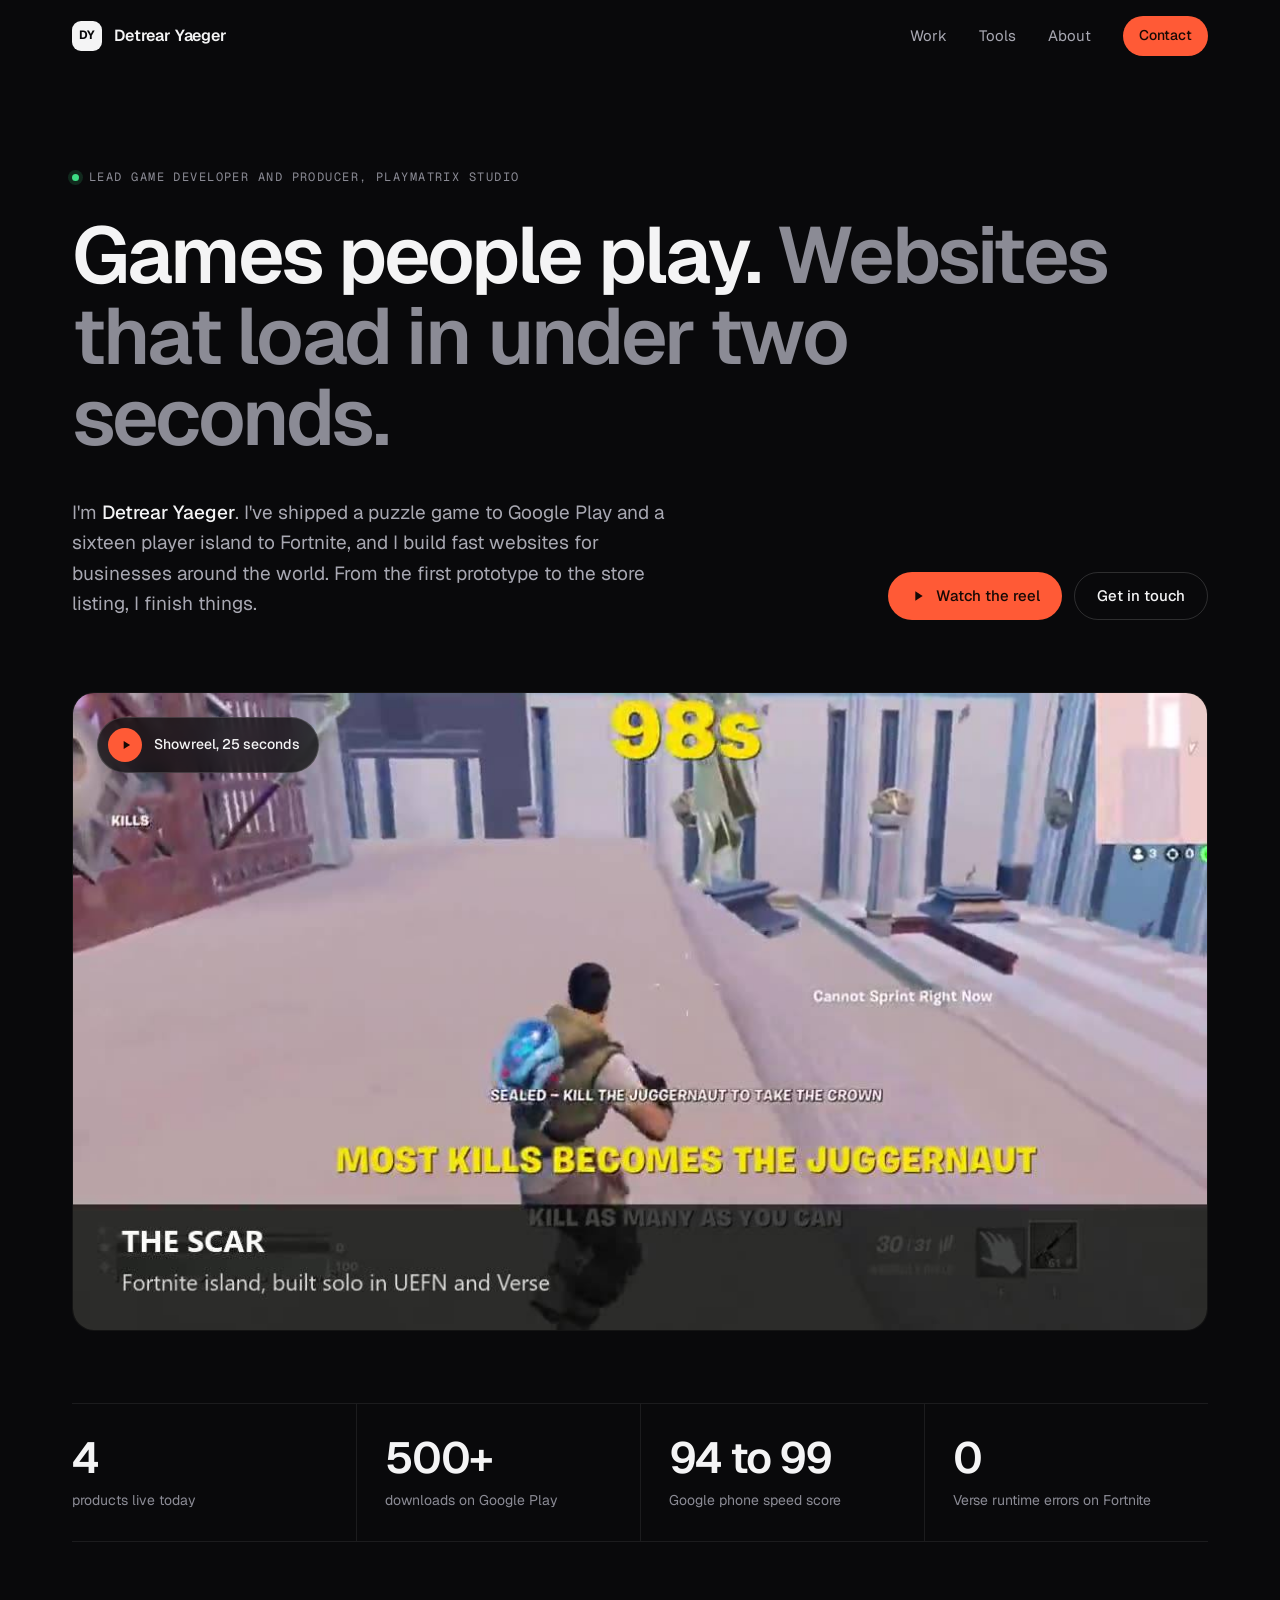
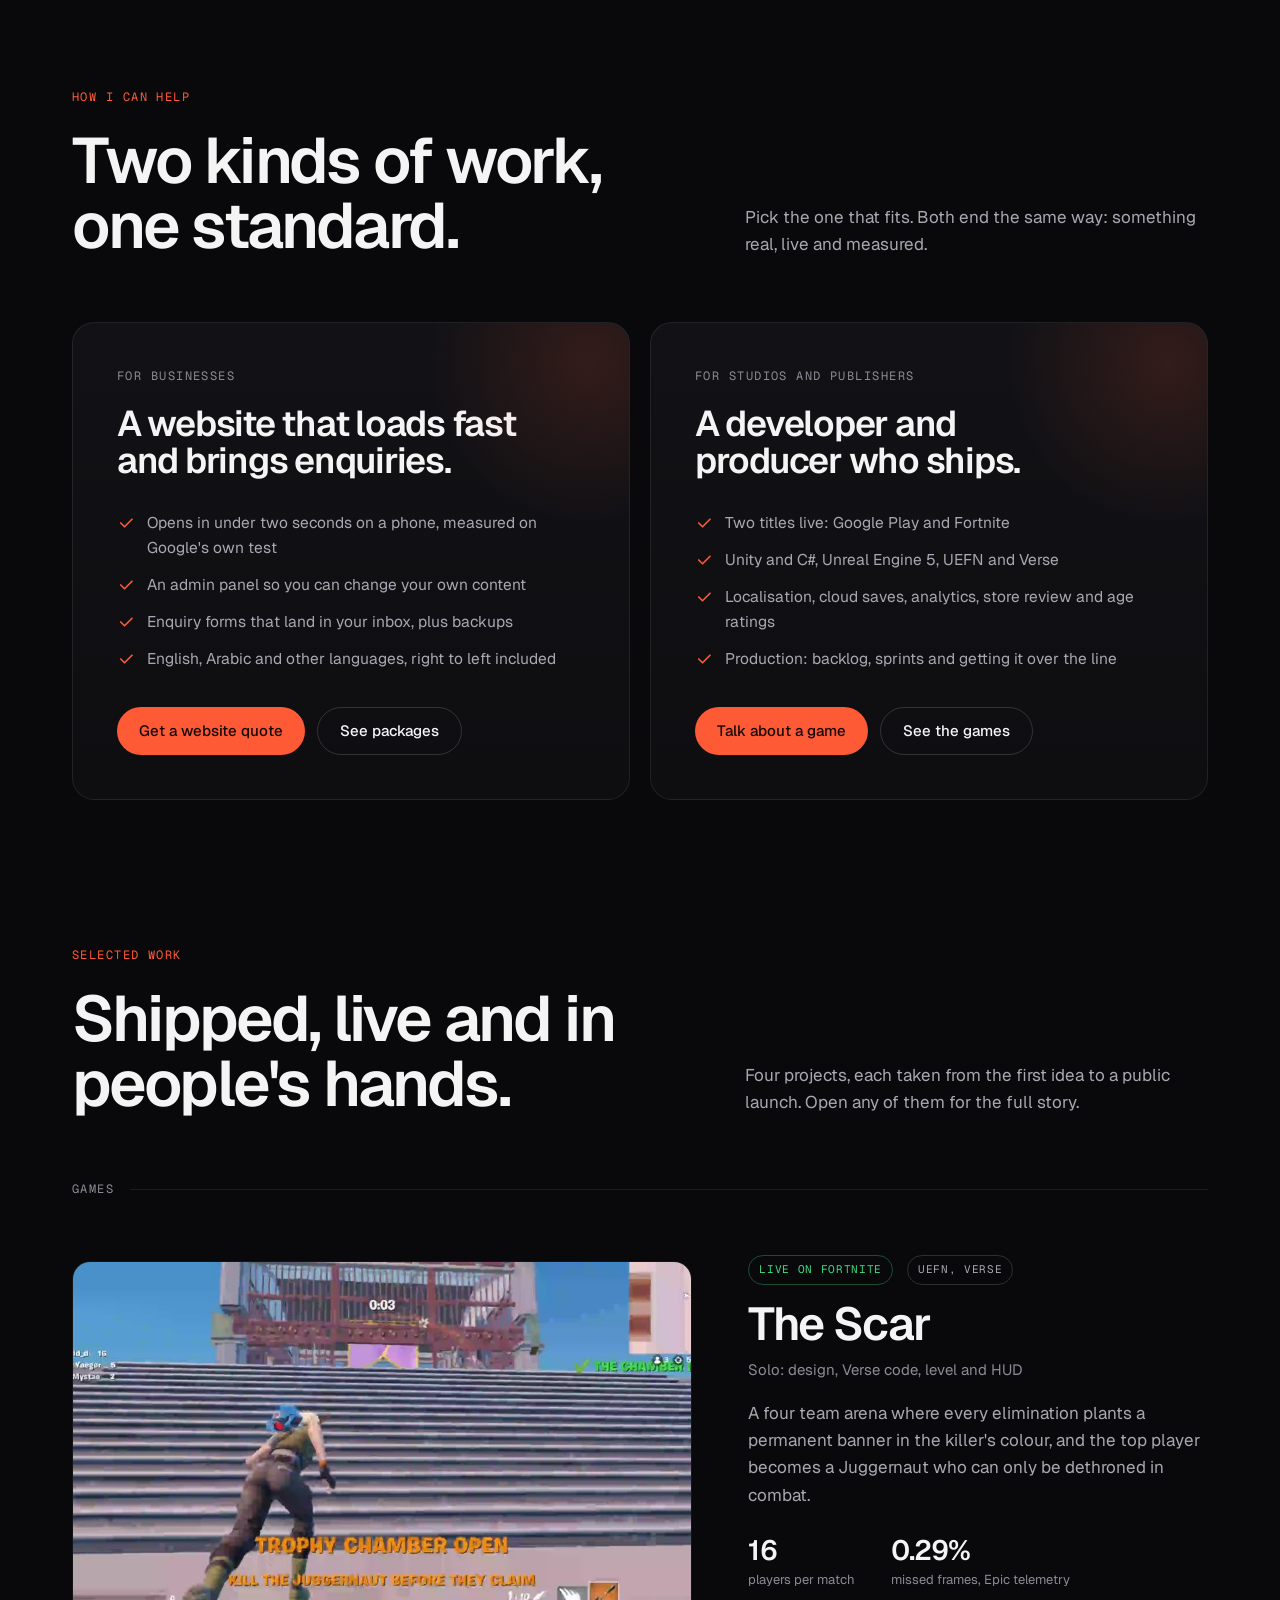
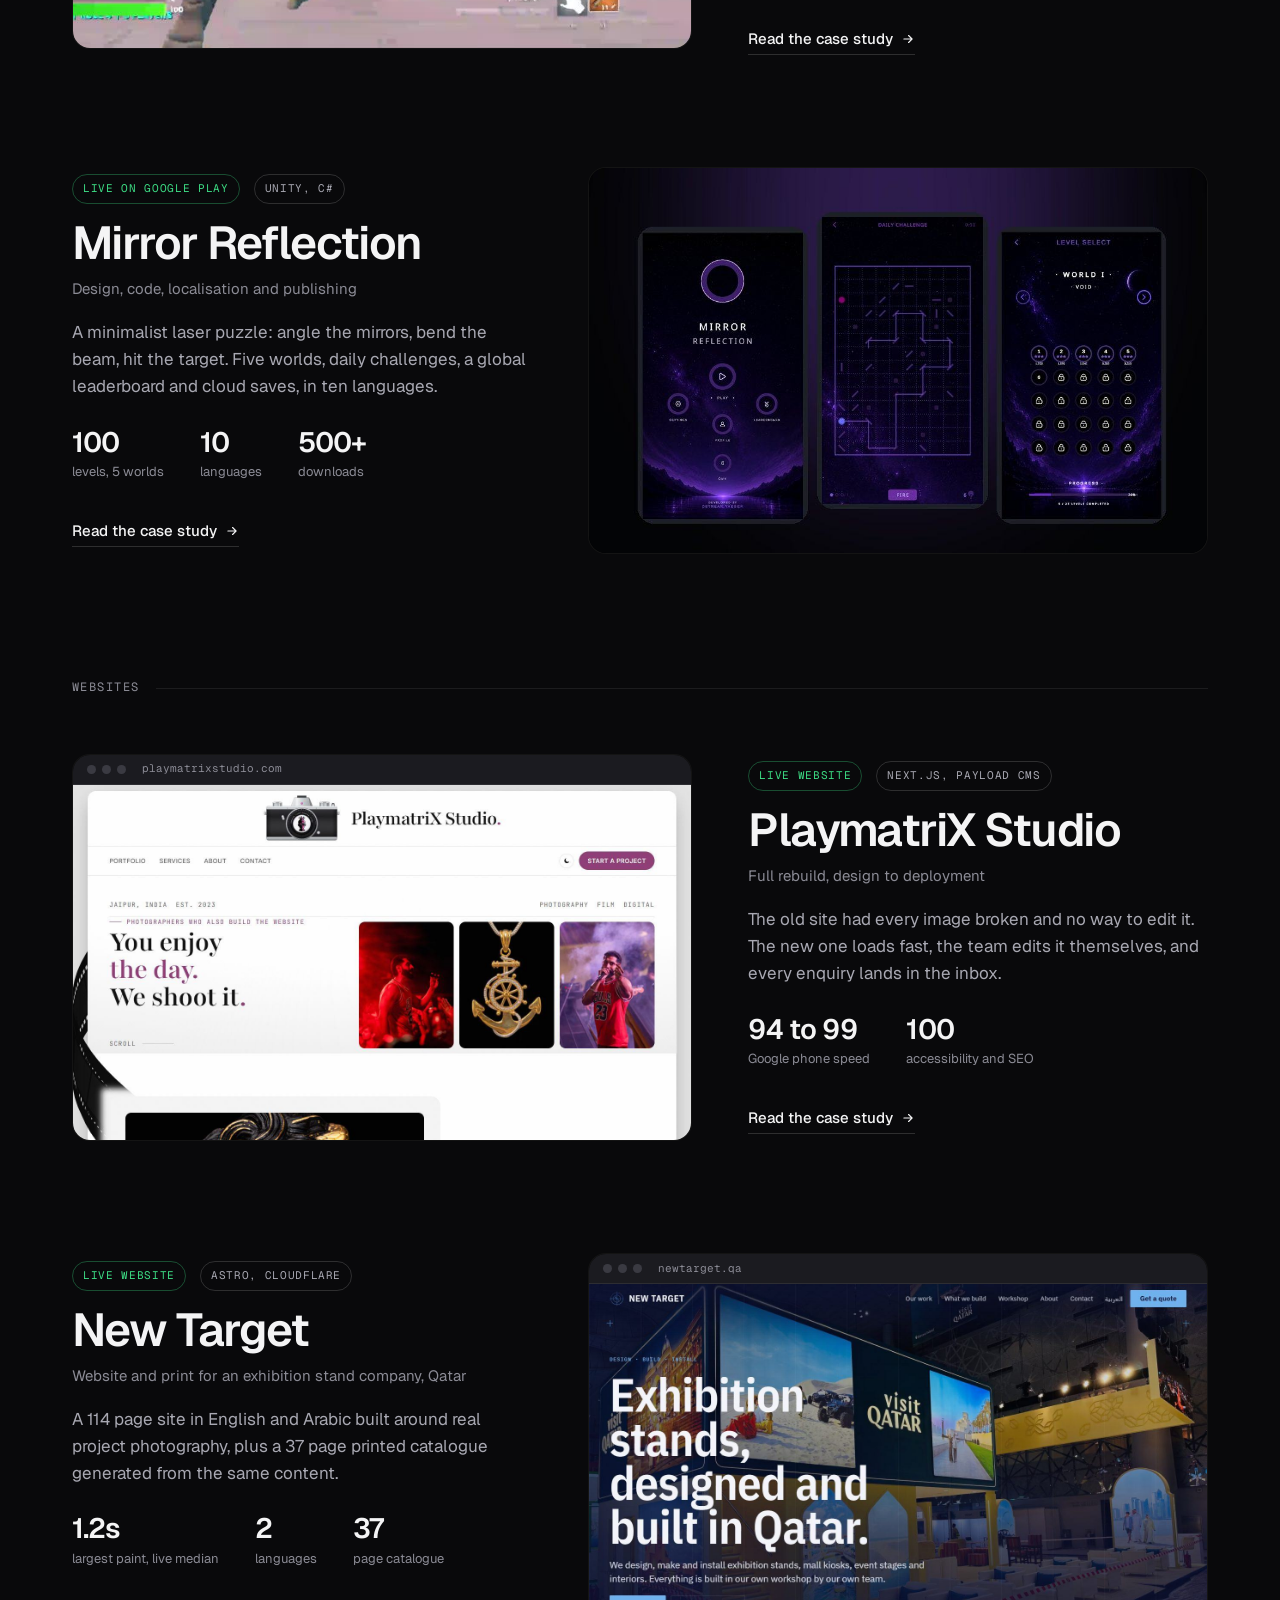
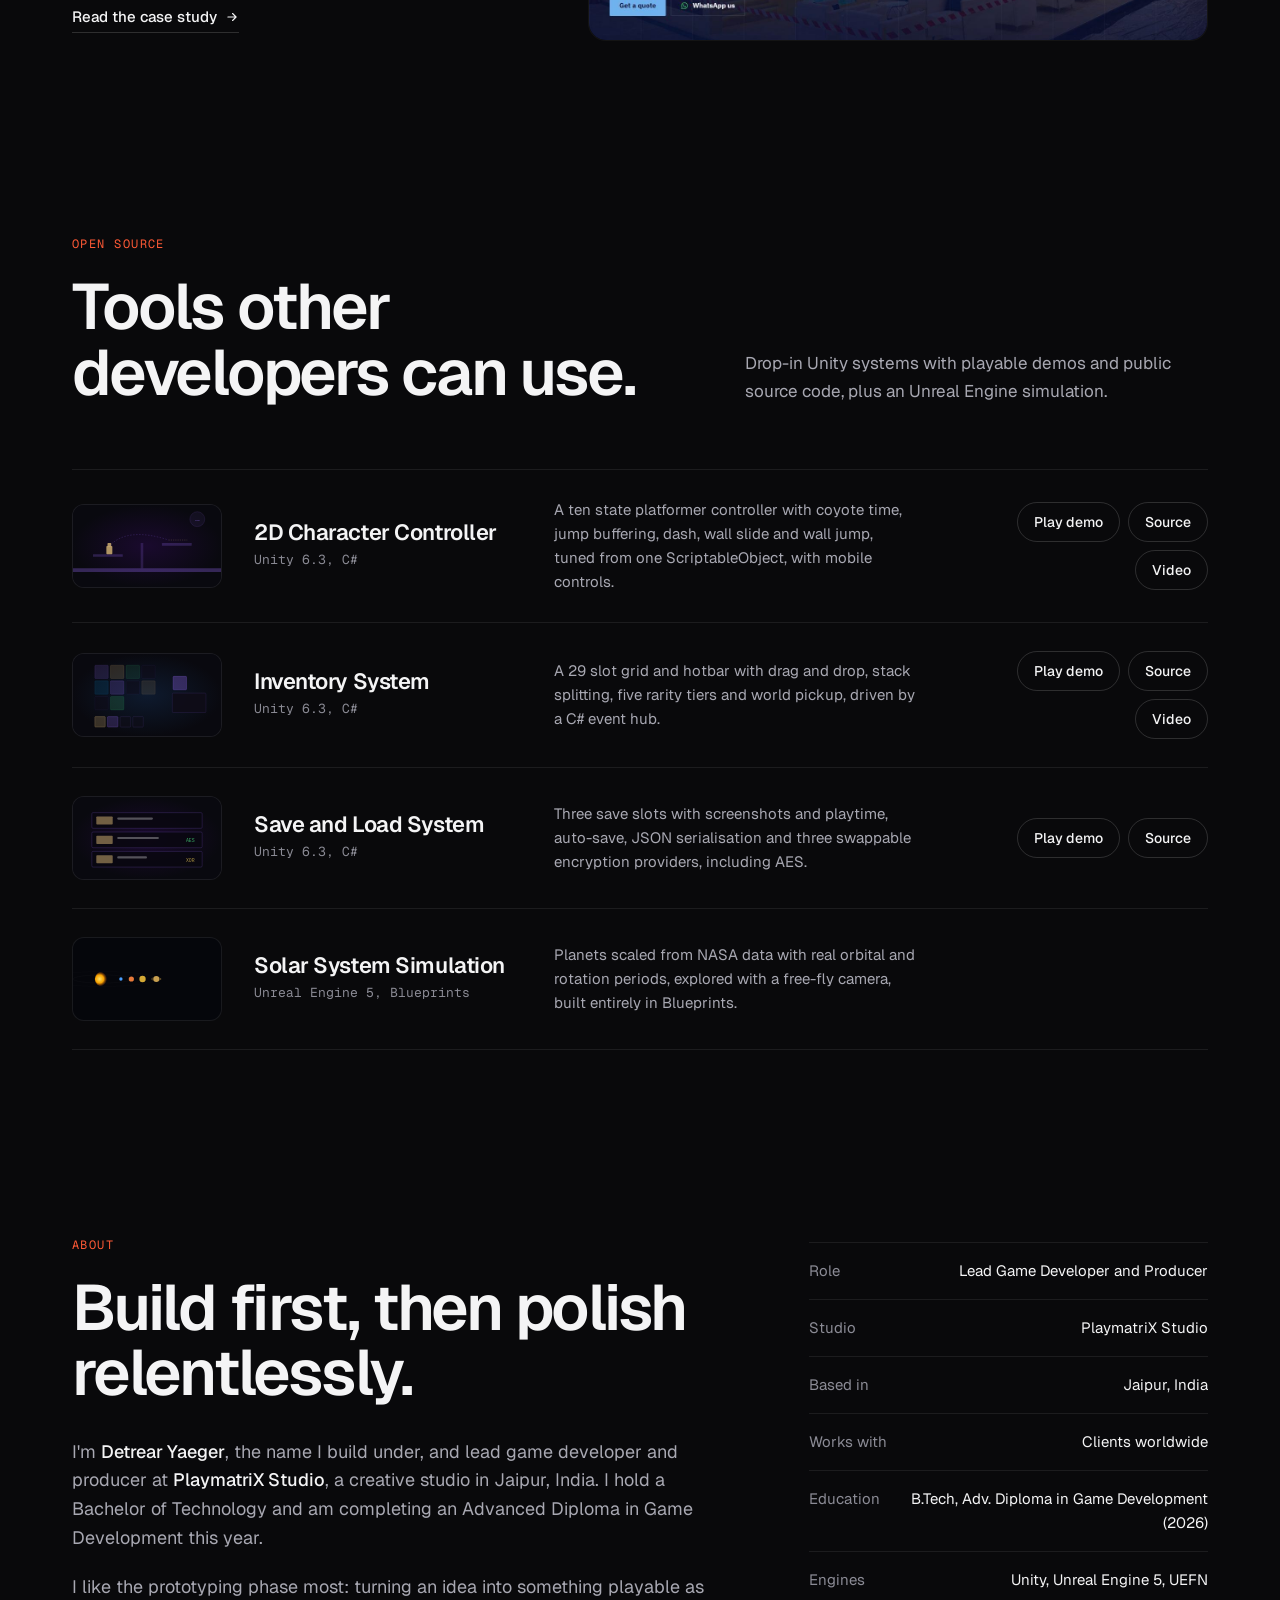
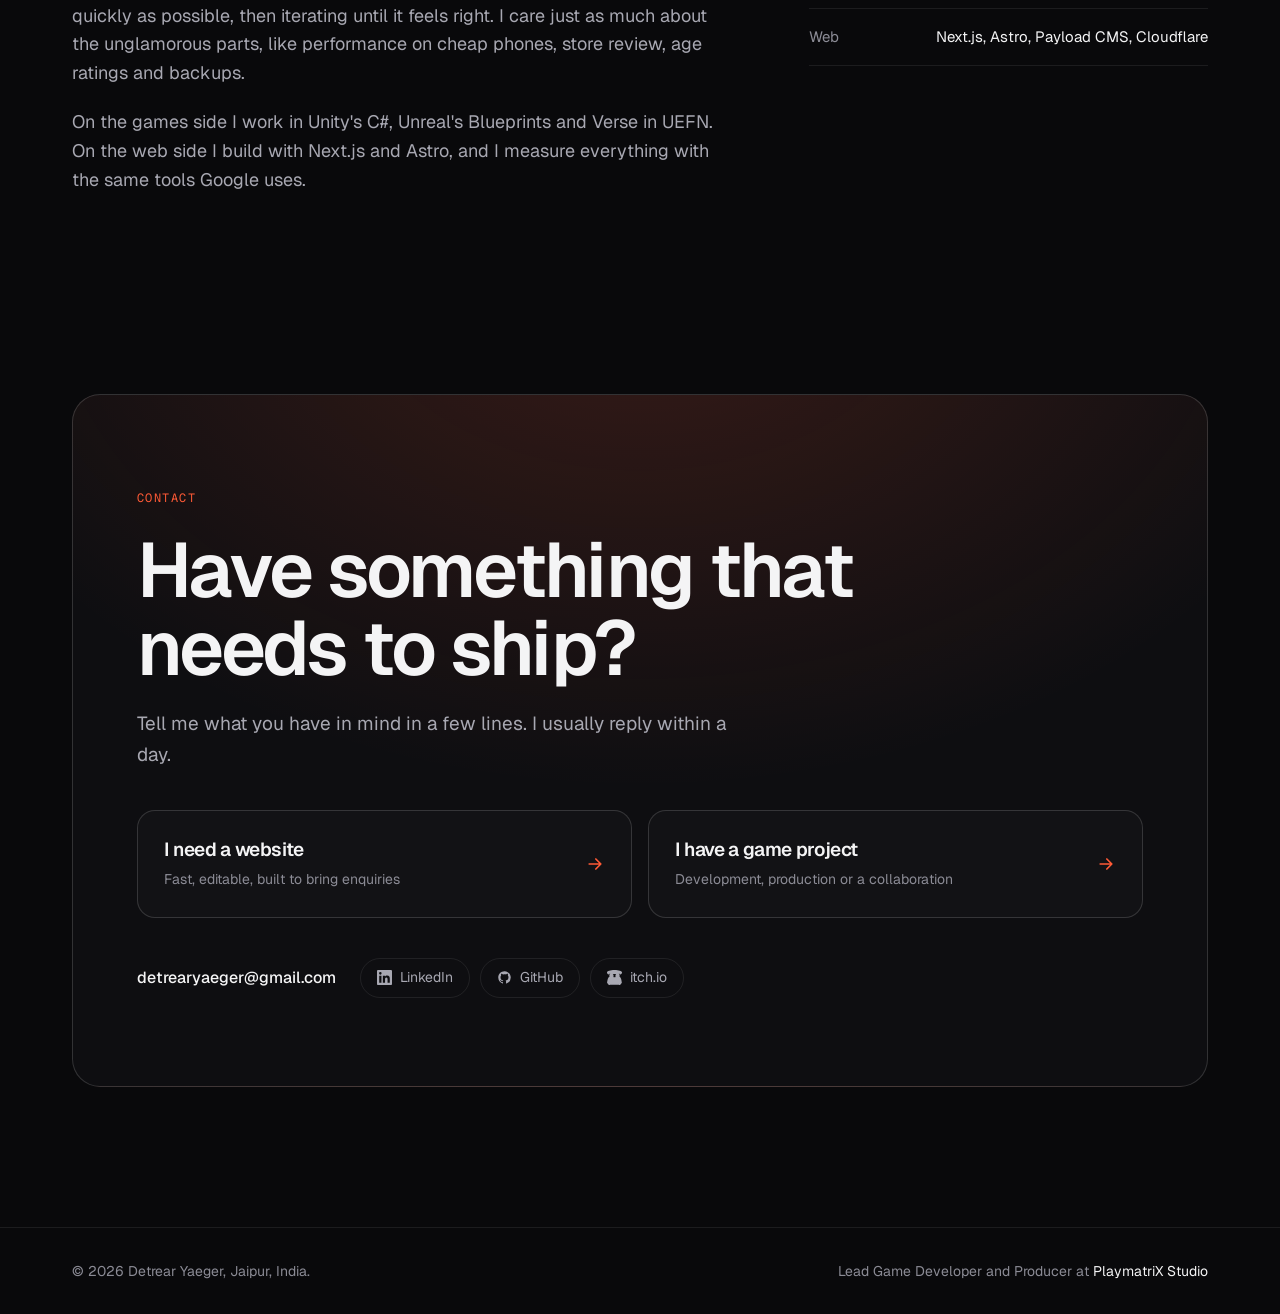
==== commit 92e60f1d: "Portfolio v2: real footage, case study pages, two audience paths Research-led rebuild after feedback" ====
--- a/index.html
+++ b/index.html
@@ -4,8 +4,8 @@
 <meta charset="UTF-8">
 <meta name="viewport" content="width=device-width, initial-scale=1.0">
 <title>Detrear Yaeger | Games and Websites</title>
-<meta name="description" content="Detrear Yaeger, lead game developer and producer at PlaymatriX Studio in Jaipur. Games live on Google Play and Fortnite, and fast websites for businesses anywhere in the world.">
-<meta name="theme-color" content="#0a0b0d">
+<meta name="description" content="Detrear Yaeger, lead game developer and producer at PlaymatriX Studio in Jaipur. Games live on Google Play and Fortnite, and websites for businesses that load in under two seconds.">
+<meta name="theme-color" content="#09090b">
 <link rel="canonical" href="https://aayush-jangir.github.io/">
 <meta property="og:type" content="website">
 <meta property="og:url" content="https://aayush-jangir.github.io/">
@@ -15,559 +15,233 @@
 <meta property="og:image:width" content="1200">
 <meta property="og:image:height" content="630">
 <meta name="twitter:card" content="summary_large_image">
-<meta name="twitter:title" content="Detrear Yaeger | Games and Websites">
-<meta name="twitter:description" content="Lead game developer and producer at PlaymatriX Studio. Games live on Google Play and Fortnite, and fast websites for businesses.">
 <meta name="twitter:image" content="https://aayush-jangir.github.io/og-image.jpg">
-<link rel="icon" href="data:image/svg+xml,%3Csvg xmlns='http://www.w3.org/2000/svg' viewBox='0 0 64 64'%3E%3Crect width='64' height='64' rx='14' fill='%230a0b0d'/%3E%3Ctext x='32' y='42' font-family='Arial,sans-serif' font-weight='700' font-size='26' text-anchor='middle' fill='%23ff5a36'%3EDY%3C/text%3E%3C/svg%3E">
+<link rel="icon" href="data:image/svg+xml,%3Csvg xmlns='http://www.w3.org/2000/svg' viewBox='0 0 64 64'%3E%3Crect width='64' height='64' rx='16' fill='%23f4f4f5'/%3E%3Ctext x='32' y='42' font-family='Arial,sans-serif' font-weight='700' font-size='26' text-anchor='middle' fill='%2309090b'%3EDY%3C/text%3E%3C/svg%3E">
 <link rel="preconnect" href="https://fonts.googleapis.com">
 <link rel="preconnect" href="https://fonts.gstatic.com" crossorigin>
-<link href="https://fonts.googleapis.com/css2?family=Inter:wght@400;500;600&family=JetBrains+Mono:wght@400;500&family=Space+Grotesk:wght@500;600;700&display=swap" rel="stylesheet">
+<link href="https://fonts.googleapis.com/css2?family=Geist:wght@400;500;600&family=Geist+Mono:wght@400;500&display=swap" rel="stylesheet">
+<link rel="preload" as="image" href="reel-poster.jpg" fetchpriority="high">
+<link rel="stylesheet" href="assets/site.css">
 <script type="application/ld+json">
 {"@context":"https://schema.org","@type":"Person","name":"Detrear Yaeger","jobTitle":"Lead Game Developer and Producer","worksFor":{"@type":"Organization","name":"PlaymatriX Studio","url":"https://playmatrixstudio.com/"},"address":{"@type":"PostalAddress","addressLocality":"Jaipur","addressCountry":"IN"},"email":"mailto:detrearyaeger@gmail.com","url":"https://aayush-jangir.github.io/","sameAs":["https://github.com/Aayush-jangir","https://detrear.itch.io/","https://www.linkedin.com/in/aayush-jangir-20b62a202/"]}
 </script>
-<style>
-:root{
-  --bg:#0a0b0d;--bg-2:#0e1013;--surface:#13161a;--surface-2:#181c21;
-  --line:rgba(255,255,255,.08);--line-2:rgba(255,255,255,.14);
-  --text:#eceef0;--muted:#9aa1aa;--faint:#6b727c;
-  --accent:#ff5a36;--accent-soft:rgba(255,90,54,.12);--live:#3ddc84;
-  --radius:18px;--max:1180px;
-  --display:'Space Grotesk',system-ui,sans-serif;--body:'Inter',system-ui,sans-serif;--mono:'JetBrains Mono',ui-monospace,monospace;
-}
-*{box-sizing:border-box;margin:0;padding:0;-webkit-user-select:none;user-select:none}
-input,textarea{-webkit-user-select:text;user-select:text}
-::selection{background:transparent}
-img,svg{-webkit-user-drag:none;user-drag:none}
-html{scroll-behavior:smooth;-webkit-text-size-adjust:100%}
-body{background:var(--bg);color:var(--text);font-family:var(--body);font-size:16px;line-height:1.6;-webkit-font-smoothing:antialiased;overflow-x:hidden}
-a{color:inherit;text-decoration:none}
-.wrap{max-width:var(--max);margin:0 auto;padding:0 24px}
-.mono{font-family:var(--mono);font-size:12px;letter-spacing:.08em;text-transform:uppercase;color:var(--muted)}
-.eyebrow{display:inline-flex;align-items:center;gap:10px;font-family:var(--mono);font-size:12px;letter-spacing:.1em;text-transform:uppercase;color:var(--muted)}
-.eyebrow::before{content:"";width:22px;height:1px;background:var(--accent)}
-h1,h2,h3{font-family:var(--display);font-weight:600;letter-spacing:-.02em;line-height:1.08}
-.section{padding:112px 0}
-.section-head{display:flex;justify-content:space-between;align-items:flex-end;gap:24px;margin-bottom:48px;flex-wrap:wrap}
-.section-head h2{font-size:clamp(32px,4.4vw,52px);margin-top:14px;max-width:16ch}
-.section-head p{color:var(--muted);max-width:42ch}
-
-/* NAV */
-.nav{position:fixed;inset:0 0 auto 0;z-index:50;transition:background .3s,border-color .3s;border-bottom:1px solid transparent}
-.nav.scrolled{background:rgba(10,11,13,.82);backdrop-filter:blur(14px);-webkit-backdrop-filter:blur(14px);border-bottom-color:var(--line)}
-.nav-in{display:flex;align-items:center;justify-content:space-between;height:68px}
-.brand{display:flex;align-items:center;gap:12px;font-family:var(--display);font-weight:600;font-size:17px}
-.brand-mark{width:34px;height:34px;border-radius:10px;background:var(--surface-2);border:1px solid var(--line-2);display:grid;place-items:center;font-size:13px;color:var(--accent);letter-spacing:.02em}
-.nav-links{display:flex;align-items:center;gap:30px;font-size:14px;color:var(--muted)}
-.nav-links a:hover{color:var(--text)}
-.btn{display:inline-flex;align-items:center;justify-content:center;gap:9px;height:46px;padding:0 22px;border-radius:999px;font-weight:500;font-size:15px;transition:transform .2s,background .2s,border-color .2s,color .2s;white-space:nowrap}
-.btn svg{width:16px;height:16px;flex:none}
-.btn-primary{background:var(--accent);color:#120804}
-.btn-primary:hover{transform:translateY(-1px);background:#ff6e4e}
-.btn-ghost{border:1px solid var(--line-2);color:var(--text)}
-.btn-ghost:hover{border-color:rgba(255,255,255,.32);transform:translateY(-1px)}
-.btn-sm{height:38px;padding:0 16px;font-size:14px}
-.menu-btn{display:none;width:42px;height:42px;border-radius:12px;border:1px solid var(--line-2);background:transparent;color:var(--text);align-items:center;justify-content:center;cursor:pointer}
-
-/* HERO */
-.hero{position:relative;padding:150px 0 90px;overflow:hidden}
-.hero::before{content:"";position:absolute;inset:-20% -10% auto auto;width:720px;height:720px;background:radial-gradient(closest-side,rgba(255,90,54,.16),transparent 70%);pointer-events:none}
-.hero-grid{position:relative;display:grid;grid-template-columns:1.25fr .9fr;gap:56px;align-items:center}
-.hero h1{font-size:clamp(42px,6.6vw,84px);margin:22px 0 26px}
-.hero h1 em{font-style:normal;color:var(--accent)}
-.hero-lede{font-size:clamp(17px,1.6vw,19px);color:var(--muted);max-width:52ch}
-.hero-lede strong{color:var(--text);font-weight:500}
-.hero-cta{display:flex;gap:12px;margin-top:36px;flex-wrap:wrap}
-.hero-meta{display:flex;gap:22px;margin-top:40px;flex-wrap:wrap;color:var(--faint);font-size:14px}
-.hero-meta span{display:inline-flex;align-items:center;gap:8px}
-.hero-meta svg{width:15px;height:15px}
-
-.live-card{background:linear-gradient(180deg,var(--surface),var(--bg-2));border:1px solid var(--line);border-radius:22px;padding:22px}
-.live-head{display:flex;justify-content:space-between;align-items:center;padding:4px 6px 16px;border-bottom:1px solid var(--line)}
-.dot{width:8px;height:8px;border-radius:50%;background:var(--live);box-shadow:0 0 0 4px rgba(61,220,132,.14);display:inline-block}
-.live-row{display:flex;align-items:center;gap:14px;padding:14px 6px;border-bottom:1px solid var(--line)}
-.live-row:last-child{border-bottom:0;padding-bottom:4px}
-.live-ico{width:42px;height:42px;border-radius:12px;background:var(--surface-2);border:1px solid var(--line);display:grid;place-items:center;flex:none;overflow:hidden}
-.live-ico img{width:100%;height:100%;object-fit:cover}
-.live-ico svg{width:20px;height:20px;color:var(--muted)}
-.live-name{font-weight:500;font-size:15px}
-.live-sub{font-size:13px;color:var(--faint)}
-.live-row .tag{margin-left:auto}
-.tag{font-family:var(--mono);font-size:11px;letter-spacing:.06em;text-transform:uppercase;padding:5px 10px;border-radius:999px;border:1px solid var(--line-2);color:var(--muted);white-space:nowrap}
-.tag.live{color:var(--live);border-color:rgba(61,220,132,.3);background:rgba(61,220,132,.06)}
-
-/* STATS */
-.stats{border-top:1px solid var(--line);border-bottom:1px solid var(--line);background:var(--bg-2)}
-.stats-grid{display:grid;grid-template-columns:repeat(4,1fr)}
-.stat{padding:34px 24px;border-right:1px solid var(--line)}
-.stat:last-child{border-right:0}
-.stat b{display:block;font-family:var(--display);font-weight:600;font-size:clamp(30px,3.4vw,42px);letter-spacing:-.02em}
-.stat span{color:var(--muted);font-size:14px}
-
-/* WORK */
-.work-list{display:grid;gap:22px}
-.case{display:grid;grid-template-columns:1.1fr 1fr;background:var(--surface);border:1px solid var(--line);border-radius:var(--radius);overflow:hidden;transition:border-color .25s,transform .25s;cursor:pointer}
-.case:hover{border-color:var(--line-2);transform:translateY(-2px)}
-.case:nth-child(even){grid-template-columns:1fr 1.1fr}
-.case:nth-child(even) .case-media{order:2}
-.case-media{position:relative;min-height:340px;background:#07080a;overflow:hidden}
-.case-media img{position:absolute;inset:0;width:100%;height:100%;object-fit:cover;object-position:top center;transition:transform .6s}
-.case-media.contain{background:#080a0d}
-.case-media.contain>img{object-fit:contain;object-position:center}
-.case:hover .case-media img{transform:scale(1.03)}
-.case-media svg{position:absolute;inset:0;width:100%;height:100%}
-.browser{position:absolute;left:26px;right:26px;top:50%;transform:translateY(-50%);aspect-ratio:1440/928;max-height:calc(100% - 52px);border-radius:12px;overflow:hidden;border:1px solid var(--line-2);background:#000;box-shadow:0 30px 60px rgba(0,0,0,.45)}
-.browser-bar{height:28px;background:#1a1d22;display:flex;align-items:center;gap:6px;padding:0 12px}
-.browser-bar i{width:9px;height:9px;border-radius:50%;background:#3a3f47;display:block}
-.browser-bar span{margin-left:10px;font-family:var(--mono);font-size:10.5px;color:var(--faint)}
-.browser-shot{position:absolute;top:28px;left:0;right:0;bottom:0}
-.browser-shot img{object-position:top left}
-.case-body{padding:40px;display:flex;flex-direction:column}
-.case-tags{display:flex;gap:8px;flex-wrap:wrap}
-.case h3{font-size:clamp(26px,2.6vw,34px);margin:18px 0 6px}
-.case-role{font-size:14px;color:var(--faint);margin-bottom:16px}
-.case p{color:var(--muted)}
-.case-facts{display:grid;grid-template-columns:repeat(3,1fr);gap:10px;margin:26px 0 28px}
-.fact{background:var(--bg-2);border:1px solid var(--line);border-radius:12px;padding:12px 14px}
-.fact b{display:block;font-family:var(--display);font-size:20px;font-weight:600}
-.fact span{font-size:12.5px;color:var(--faint);line-height:1.35;display:block}
-.case-links{display:flex;gap:10px;flex-wrap:wrap;margin-top:auto}
-
-/* SYSTEMS */
-.sys-grid{display:grid;grid-template-columns:repeat(4,1fr);gap:18px}
-.sys{background:var(--surface);border:1px solid var(--line);border-radius:16px;overflow:hidden;cursor:pointer;transition:border-color .25s,transform .25s;display:flex;flex-direction:column}
-.sys:hover{border-color:var(--line-2);transform:translateY(-2px)}
-.sys-art{position:relative;height:150px;background:#09090f}
-.sys-art svg{position:absolute;inset:0;width:100%;height:100%}
-.sys-body{padding:20px;display:flex;flex-direction:column;gap:8px;flex:1}
-.sys h3{font-size:18px}
-.sys p{font-size:14px;color:var(--muted)}
-.sys .mono{margin-top:auto;padding-top:8px;font-size:11px}
-
-/* SERVICES */
-.svc-grid{display:grid;grid-template-columns:1fr 1fr;gap:22px}
-.svc{background:var(--surface);border:1px solid var(--line);border-radius:var(--radius);padding:40px}
-.svc-ico{width:48px;height:48px;border-radius:14px;background:var(--accent-soft);color:var(--accent);display:grid;place-items:center;margin-bottom:24px}
-.svc-ico svg{width:24px;height:24px}
-.svc h3{font-size:28px;margin-bottom:10px}
-.svc>p{color:var(--muted);margin-bottom:24px}
-.checks{list-style:none;display:grid;gap:12px;margin-bottom:28px}
-.checks li{display:flex;gap:12px;align-items:flex-start;font-size:15px}
-.checks li svg{width:18px;height:18px;color:var(--accent);flex:none;margin-top:3px}
-.chips{display:flex;flex-wrap:wrap;gap:8px}
-.chip{font-size:13px;padding:6px 12px;border-radius:999px;background:var(--bg-2);border:1px solid var(--line);color:var(--muted)}
-
-/* PROCESS */
-.steps{display:grid;grid-template-columns:repeat(4,1fr);gap:18px;counter-reset:s}
-.step{border-top:1px solid var(--line-2);padding-top:22px}
-.step .mono{color:var(--accent)}
-.step h3{font-size:20px;margin:12px 0 8px}
-.step p{font-size:14.5px;color:var(--muted)}
-
-/* ABOUT */
-.about-grid{display:grid;grid-template-columns:1.2fr .8fr;gap:56px}
-.about-text p{color:var(--muted);font-size:17px;margin-bottom:20px;max-width:60ch}
-.about-text p strong{color:var(--text);font-weight:500}
-.side-card{align-self:start;background:var(--surface);border:1px solid var(--line);border-radius:var(--radius);padding:28px}
-.side-row{display:flex;justify-content:space-between;gap:16px;padding:14px 0;border-bottom:1px solid var(--line);font-size:15px}
-.side-row:last-child{border-bottom:0}
-.side-row span:first-child{color:var(--faint)}
-.side-row span:last-child{text-align:right}
-
-/* CONTACT */
-.contact{padding:24px 0 112px}
-.contact-card{position:relative;overflow:hidden;background:linear-gradient(135deg,#17110f,#0e1013 60%);border:1px solid var(--line-2);border-radius:28px;padding:72px 56px;text-align:center}
-.contact-card::before{content:"";position:absolute;left:50%;top:-240px;width:640px;height:480px;transform:translateX(-50%);background:radial-gradient(closest-side,rgba(255,90,54,.22),transparent);pointer-events:none}
-.contact-card h2{position:relative;font-size:clamp(34px,5vw,60px);max-width:18ch;margin:18px auto 18px}
-.contact-card p{position:relative;color:var(--muted);max-width:52ch;margin:0 auto 34px;font-size:17px}
-.contact-actions{position:relative;display:flex;gap:12px;justify-content:center;flex-wrap:wrap}
-.socials{position:relative;display:flex;gap:10px;justify-content:center;margin-top:34px;flex-wrap:wrap}
-.social{display:inline-flex;align-items:center;gap:8px;height:40px;padding:0 16px;border-radius:999px;border:1px solid var(--line);color:var(--muted);font-size:14px;transition:color .2s,border-color .2s}
-.social:hover{color:var(--text);border-color:var(--line-2)}
-.social svg{width:16px;height:16px}
-footer{border-top:1px solid var(--line);padding:30px 0;color:var(--faint);font-size:14px}
-.foot{display:flex;justify-content:space-between;gap:16px;flex-wrap:wrap}
-
-/* MODAL */
-.overlay{position:fixed;inset:0;z-index:100;background:rgba(5,6,8,.78);backdrop-filter:blur(6px);-webkit-backdrop-filter:blur(6px);display:flex;align-items:flex-start;justify-content:center;padding:48px 18px;overflow-y:auto;opacity:0;visibility:hidden;transition:opacity .25s,visibility .25s}
-.overlay.active{opacity:1;visibility:visible}
-.modal{position:relative;width:100%;max-width:860px;background:var(--surface);border:1px solid var(--line-2);border-radius:22px;overflow:hidden;transform:translateY(16px);transition:transform .3s}
-.overlay.active .modal{transform:none}
-.modal-cover{position:relative;height:300px;background:#07080a;overflow:hidden}
-.modal-cover img{width:100%;height:100%;object-fit:cover;object-position:top center}
-.modal-cover svg{width:100%;height:100%;display:block}
-.modal-cover.blank{height:120px;display:flex;align-items:center;padding:0 40px;font-family:var(--display);font-size:34px;color:rgba(255,255,255,.08)}
-.modal-close{position:absolute;top:16px;right:16px;width:40px;height:40px;border-radius:12px;background:rgba(10,11,13,.75);border:1px solid var(--line-2);color:var(--text);cursor:pointer;display:grid;place-items:center}
-.modal-close svg{width:18px;height:18px}
-.modal-body{padding:36px 40px 40px}
-.modal-body h2{font-size:clamp(28px,3.6vw,40px);margin:16px 0 6px}
-.modal-sub{color:var(--faint);font-size:14px;margin-bottom:20px}
-.modal-desc{color:var(--muted);font-size:16px;margin-bottom:28px}
-.modal-label{display:block;font-family:var(--mono);font-size:11px;letter-spacing:.1em;text-transform:uppercase;color:var(--faint);margin:26px 0 12px}
-.modal-feats{display:grid;grid-template-columns:1fr 1fr;gap:10px 22px}
-.modal-feats div{display:flex;gap:10px;font-size:14.5px;align-items:flex-start}
-.modal-feats svg{width:16px;height:16px;color:var(--accent);flex:none;margin-top:3px}
-.modal-links{display:flex;gap:10px;flex-wrap:wrap}
-.shots{display:grid;grid-template-columns:repeat(auto-fill,minmax(150px,1fr));gap:10px}
-.shots img{width:100%;aspect-ratio:9/16;object-fit:cover;border-radius:10px;border:1px solid var(--line);cursor:zoom-in}
-.lightbox{position:fixed;inset:0;z-index:120;background:rgba(0,0,0,.92);display:flex;align-items:center;justify-content:center;padding:24px;opacity:0;visibility:hidden;transition:opacity .2s,visibility .2s;cursor:zoom-out}
-.lightbox.active{opacity:1;visibility:visible}
-.lightbox img{max-width:100%;max-height:100%;border-radius:12px}
-
-/* REVEAL */
-.js .reveal{opacity:0;transform:translateY(18px);transition:opacity .7s ease,transform .7s ease}
-.js .reveal.in{opacity:1;transform:none}
-@media (prefers-reduced-motion:reduce){html{scroll-behavior:auto}.js .reveal{opacity:1;transform:none;transition:none}*{transition:none!important}}
-
-/* RESPONSIVE */
-@media (max-width:1020px){
-  .hero-grid{grid-template-columns:1fr;gap:44px}
-  .sys-grid{grid-template-columns:1fr 1fr}
-  .steps{grid-template-columns:1fr 1fr;gap:28px}
-  .about-grid{grid-template-columns:1fr;gap:36px}
-}
-@media (max-width:860px){
-  .case,.case:nth-child(even){grid-template-columns:1fr}
-  .case:nth-child(even) .case-media{order:0}
-  .case-media{min-height:250px}
-  .svc-grid{grid-template-columns:1fr}
-  .stats-grid{grid-template-columns:1fr 1fr}
-  .stat:nth-child(2){border-right:0}
-  .stat:nth-child(-n+2){border-bottom:1px solid var(--line)}
-  .nav-links{display:none;position:absolute;top:68px;left:0;right:0;flex-direction:column;align-items:stretch;gap:0;background:rgba(10,11,13,.97);border-bottom:1px solid var(--line);padding:8px 24px 20px}
-  .nav-links.open{display:flex}
-  .nav-links a{padding:14px 0;border-bottom:1px solid var(--line);font-size:16px;color:var(--text)}
-  .nav-links .btn{margin-top:14px;border-bottom:0}
-  .menu-btn{display:inline-flex}
-}
-@media (max-width:620px){
-  .wrap{padding:0 16px}
-  .section{padding:80px 0}
-  .hero{padding:118px 0 64px}
-  .case-body{padding:28px 22px}
-  .case-facts{grid-template-columns:1fr 1fr 1fr;gap:8px}
-  .fact{padding:10px}
-  .fact b{font-size:17px}
-  .sys-grid{grid-template-columns:1fr}
-  .steps{grid-template-columns:1fr}
-  .svc{padding:28px 22px}
-  .contact-card{padding:52px 22px}
-  .modal-body{padding:26px 22px 30px}
-  .modal-feats{grid-template-columns:1fr}
-  .modal-cover{height:200px}
-  .browser{left:14px;right:14px;max-height:calc(100% - 28px)}
-  .live-card{padding:16px}
-  .hero-cta .btn{flex:1}
-}
-</style>
 </head>
 <body>
 
-<header class="nav" id="nav">
-  <div class="wrap nav-in">
-    <a href="#top" class="brand" aria-label="Detrear Yaeger, home"><span class="brand-mark">DY</span>Detrear Yaeger</a>
+<header class="nav">
+  <div class="wrap">
+    <a href="#top" class="logo" aria-label="Detrear Yaeger, home"><i>DY</i>Detrear Yaeger</a>
     <nav class="nav-links" id="navLinks">
       <a href="#work">Work</a>
-      <a href="#services">Services</a>
+      <a href="#tools">Tools</a>
       <a href="#about">About</a>
-      <a href="#contact" class="btn btn-primary btn-sm">Let's talk</a>
+      <a href="#contact" class="btn btn-accent btn-sm">Contact</a>
     </nav>
-    <button class="menu-btn" id="menuBtn" aria-label="Open menu" aria-expanded="false" aria-controls="navLinks">
-      <svg viewBox="0 0 24 24" width="20" height="20" fill="none" stroke="currentColor" stroke-width="2" stroke-linecap="round"><path d="M4 7h16M4 12h16M4 17h16"/></svg>
-    </button>
+    <button class="menu" aria-label="Open menu" aria-expanded="false" aria-controls="navLinks"><svg viewBox="0 0 24 24" width="20" height="20" fill="none" stroke="currentColor" stroke-width="2" stroke-linecap="round"><path d="M4 7h16M4 12h16M4 17h16"/></svg></button>
   </div>
 </header>
 
 <main id="top">
 
 <section class="hero">
-  <div class="wrap hero-grid">
-    <div>
-      <span class="eyebrow">Game developer and producer</span>
-      <h1>I ship games people play and websites that <em>load fast.</em></h1>
-      <p class="hero-lede">I'm <strong>Detrear Yaeger</strong>, lead game developer and producer at <strong>PlaymatriX Studio</strong> in Jaipur. My games are live on Google Play and Fortnite, and I build fast websites for businesses anywhere in the world.</p>
+  <div class="wrap">
+    <div class="label"><b aria-hidden="true"></b>Lead game developer and producer, PlaymatriX Studio</div>
+    <h1>Games people play. <span>Websites that load in under two seconds.</span></h1>
+    <div class="hero-row">
+      <p>I'm <strong>Detrear Yaeger</strong>. I've shipped a puzzle game to Google Play and a sixteen player island to Fortnite, and I build fast websites for businesses around the world. From the first prototype to the store listing, I finish things.</p>
       <div class="hero-cta">
-        <a href="#work" class="btn btn-primary">See the work</a>
-        <a href="mailto:detrearyaeger@gmail.com" class="btn btn-ghost">
-          <svg viewBox="0 0 24 24" fill="none" stroke="currentColor" stroke-width="1.8"><rect x="3" y="5" width="18" height="14" rx="2"/><path d="m3 7 9 6 9-6"/></svg>
-          detrearyaeger@gmail.com
-        </a>
-      </div>
-      <div class="hero-meta">
-        <span><svg viewBox="0 0 24 24" fill="none" stroke="currentColor" stroke-width="1.8"><path d="M12 21s-7-6.1-7-11.5A7 7 0 0 1 19 9.5C19 14.9 12 21 12 21z"/><circle cx="12" cy="9.5" r="2.5"/></svg>Jaipur, India</span>
-        <span><svg viewBox="0 0 24 24" fill="none" stroke="currentColor" stroke-width="1.8"><circle cx="12" cy="12" r="9"/><path d="M3 12h18M12 3a14 14 0 0 1 0 18M12 3a14 14 0 0 0 0 18"/></svg>Working with clients worldwide</span>
-      </div>
-    </div>
-
-    <aside class="live-card" aria-label="Live right now">
-      <div class="live-head"><span class="mono">Live right now</span><span class="dot" aria-hidden="true"></span></div>
-      <a class="live-row" href="https://play.google.com/store/apps/details?id=com.playmatrixstudio.mirrorreflection" target="_blank" rel="noopener">
-        <span class="live-ico"><img src="mirror-cover.png" alt="" width="42" height="42"></span>
-        <span><span class="live-name">Mirror Reflection</span><br><span class="live-sub">Puzzle game, Google Play</span></span>
-        <span class="tag live">Live</span>
-      </a>
-      <a class="live-row" href="https://www.fortnite.com/@detreardev/4947-0294-9253" target="_blank" rel="noopener">
-        <span class="live-ico"><svg viewBox="0 0 24 24" fill="none" stroke="currentColor" stroke-width="1.8"><path d="M4 21V9l4-3 4 3 4-3 4 3v12z"/><path d="M10 21v-5h4v5"/></svg></span>
-        <span><span class="live-name">The Scar</span><br><span class="live-sub">16 player island, Fortnite</span></span>
-        <span class="tag live">Live</span>
-      </a>
-      <a class="live-row" href="https://playmatrixstudio.com/" target="_blank" rel="noopener">
-        <span class="live-ico"><svg viewBox="0 0 24 24" fill="none" stroke="currentColor" stroke-width="1.8"><rect x="3" y="4" width="18" height="16" rx="2"/><path d="M3 9h18"/></svg></span>
-        <span><span class="live-name">playmatrixstudio.com</span><br><span class="live-sub">Studio website</span></span>
-        <span class="tag live">Live</span>
-      </a>
-      <a class="live-row" href="https://newtarget.qa/" target="_blank" rel="noopener">
-        <span class="live-ico"><svg viewBox="0 0 24 24" fill="none" stroke="currentColor" stroke-width="1.8"><circle cx="12" cy="12" r="8"/><circle cx="12" cy="12" r="3"/><path d="M12 2v4M12 18v4M2 12h4M18 12h4"/></svg></span>
-        <span><span class="live-name">newtarget.qa</span><br><span class="live-sub">Client website, Qatar</span></span>
-        <span class="tag live">Live</span>
-      </a>
-    </aside>
-  </div>
-</section>
-
-<section class="stats" aria-label="In numbers">
-  <div class="wrap stats-grid">
-    <div class="stat"><b>4</b><span>products live today</span></div>
-    <div class="stat"><b>100</b><span>puzzle levels designed</span></div>
-    <div class="stat"><b>10</b><span>languages shipped</span></div>
-    <div class="stat"><b>94 to 99</b><span>Google phone speed score, studio site</span></div>
-  </div>
-</section>
-
-<section class="section" id="work">
-  <div class="wrap">
-    <div class="section-head reveal">
-      <div><span class="eyebrow">Selected work</span><h2>Shipped, live and in people's hands.</h2></div>
-      <p>Two games and two websites, each taken all the way from first idea to a public launch.</p>
-    </div>
-
-    <div class="work-list">
-
-      <article class="case reveal" onclick="openModal('scar')" tabindex="0" role="button" aria-label="The Scar, details">
-        <div class="case-media">
-          <svg viewBox="0 0 380 360" preserveAspectRatio="xMidYMid slice" xmlns="http://www.w3.org/2000/svg" aria-hidden="true">
-            <defs>
-              <radialGradient id="bgscar" cx="50%" cy="35%"><stop offset="0%" stop-color="#1a0a2e"/><stop offset="100%" stop-color="#09090f"/></radialGradient>
-              <linearGradient id="keepg" x1="0" y1="0" x2="0" y2="1"><stop offset="0%" stop-color="rgba(200,169,110,0.30)"/><stop offset="100%" stop-color="rgba(200,169,110,0.06)"/></linearGradient>
-            </defs>
-            <rect width="380" height="360" fill="url(#bgscar)"/>
-            <circle cx="190" cy="78" r="46" fill="rgba(200,169,110,0.08)"/>
-            <circle cx="190" cy="78" r="22" fill="rgba(200,169,110,0.14)"/>
-            <path d="M181 68 h18 v10 a9 9 0 0 1 -18 0 z" fill="rgba(200,169,110,0.85)"/>
-            <rect x="187" y="88" width="6" height="8" fill="rgba(200,169,110,0.85)"/>
-            <rect x="181" y="96" width="18" height="4" rx="1" fill="rgba(200,169,110,0.85)"/>
-            <path d="M120 150 h140 v96 h-140 z" fill="url(#keepg)" stroke="rgba(200,169,110,0.35)" stroke-width="1"/>
-            <path d="M120 150 h10 v-12 h10 v12 h10 v-12 h10 v12 h60 v-12 h10 v12 h10 v-12 h10 v12 h10" fill="none" stroke="rgba(200,169,110,0.45)" stroke-width="1.5"/>
-            <rect x="176" y="200" width="28" height="46" rx="14" fill="rgba(9,8,16,0.9)" stroke="rgba(200,169,110,0.4)" stroke-width="1"/>
-            <path d="M40 300 L340 300" stroke="rgba(155,109,255,0.28)" stroke-width="2"/>
-            <g>
-              <rect x="52" y="262" width="7" height="38" fill="rgba(232,90,90,0.75)"/><rect x="52" y="262" width="7" height="12" fill="rgba(232,90,90,1)"/>
-              <rect x="84" y="272" width="7" height="28" fill="rgba(90,150,235,0.75)"/><rect x="84" y="272" width="7" height="10" fill="rgba(90,150,235,1)"/>
-              <rect x="112" y="256" width="7" height="44" fill="rgba(74,222,128,0.7)"/><rect x="112" y="256" width="7" height="13" fill="rgba(74,222,128,1)"/>
-              <rect x="146" y="270" width="7" height="30" fill="rgba(232,90,90,0.6)"/><rect x="146" y="270" width="7" height="10" fill="rgba(232,90,90,0.95)"/>
-              <rect x="196" y="258" width="7" height="42" fill="rgba(228,196,84,0.72)"/><rect x="196" y="258" width="7" height="13" fill="rgba(228,196,84,1)"/>
-              <rect x="226" y="274" width="7" height="26" fill="rgba(90,150,235,0.6)"/><rect x="226" y="274" width="7" height="9" fill="rgba(90,150,235,0.95)"/>
-              <rect x="256" y="264" width="7" height="36" fill="rgba(74,222,128,0.6)"/><rect x="256" y="264" width="7" height="12" fill="rgba(74,222,128,0.95)"/>
-              <rect x="288" y="268" width="7" height="32" fill="rgba(228,196,84,0.6)"/><rect x="288" y="268" width="7" height="11" fill="rgba(228,196,84,0.95)"/>
-              <rect x="318" y="278" width="7" height="22" fill="rgba(232,90,90,0.5)"/><rect x="318" y="278" width="7" height="8" fill="rgba(232,90,90,0.9)"/>
-            </g>
-            <text x="190" y="336" text-anchor="middle" font-family="monospace" font-size="14" letter-spacing="3" fill="rgba(255,255,255,0.32)">4947-0294-9253</text>
-          </svg>
-        </div>
-        <div class="case-body">
-          <div class="case-tags"><span class="tag live">Live on Fortnite</span><span class="tag">UEFN</span><span class="tag">Verse</span></div>
+        <a href="#reel" class="btn btn-accent" data-reel="reel.mp4" data-umami-event="reel-open"><svg viewBox="0 0 24 24" fill="currentColor"><path d="M8 5v14l11-7z"/></svg>Watch the reel</a>
+        <a href="#contact" class="btn btn-line">Get in touch</a>
+      </div>
+    </div>
+    <div class="reel rv" id="reel" data-reel="reel.mp4" role="button" tabindex="0" aria-label="Play the 25 second reel">
+      <video data-loop data-defer muted loop playsinline preload="none" poster="reel-poster.jpg"><source src="reel.mp4" type="video/mp4"></video>
+      <span class="reel-play"><i><svg viewBox="0 0 24 24" fill="currentColor"><path d="M8 5v14l11-7z"/></svg></i>Showreel, 25 seconds</span>
+    </div>
+    <div class="proof rv">
+      <div><b>4</b><span>products live today</span></div>
+      <div><b>500+</b><span>downloads on Google Play</span></div>
+      <div><b>94 to 99</b><span>Google phone speed score</span></div>
+      <div><b>0</b><span>Verse runtime errors on Fortnite</span></div>
+    </div>
+  </div>
+</section>
+
+<section class="sec">
+  <div class="wrap">
+    <div class="sec-head rv">
+      <div><span class="label accent">How I can help</span><h2>Two kinds of work, one standard.</h2></div>
+      <p>Pick the one that fits. Both end the same way: something real, live and measured.</p>
+    </div>
+    <div class="doors">
+      <div class="door rv">
+        <span class="label">For businesses</span>
+        <h3>A website that loads fast and brings enquiries.</h3>
+        <ul>
+          <li><svg viewBox="0 0 24 24" fill="none" stroke="currentColor" stroke-width="2.2" stroke-linecap="round" stroke-linejoin="round"><path d="m5 12 5 5L20 7"/></svg>Opens in under two seconds on a phone, measured on Google's own test</li>
+          <li><svg viewBox="0 0 24 24" fill="none" stroke="currentColor" stroke-width="2.2" stroke-linecap="round" stroke-linejoin="round"><path d="m5 12 5 5L20 7"/></svg>An admin panel so you can change your own content</li>
+          <li><svg viewBox="0 0 24 24" fill="none" stroke="currentColor" stroke-width="2.2" stroke-linecap="round" stroke-linejoin="round"><path d="m5 12 5 5L20 7"/></svg>Enquiry forms that land in your inbox, plus backups</li>
+          <li><svg viewBox="0 0 24 24" fill="none" stroke="currentColor" stroke-width="2.2" stroke-linecap="round" stroke-linejoin="round"><path d="m5 12 5 5L20 7"/></svg>English, Arabic and other languages, right to left included</li>
+        </ul>
+        <div class="btns">
+          <a class="btn btn-accent" href="mailto:detrearyaeger@gmail.com?subject=Website%20enquiry" data-umami-event="email-click" data-umami-event-door="website">Get a website quote</a>
+          <a class="btn btn-line" href="https://playmatrixstudio.com/websites" target="_blank" rel="noopener" data-umami-event="packages-click">See packages</a>
+        </div>
+      </div>
+      <div class="door rv">
+        <span class="label">For studios and publishers</span>
+        <h3>A developer and producer who ships.</h3>
+        <ul>
+          <li><svg viewBox="0 0 24 24" fill="none" stroke="currentColor" stroke-width="2.2" stroke-linecap="round" stroke-linejoin="round"><path d="m5 12 5 5L20 7"/></svg>Two titles live: Google Play and Fortnite</li>
+          <li><svg viewBox="0 0 24 24" fill="none" stroke="currentColor" stroke-width="2.2" stroke-linecap="round" stroke-linejoin="round"><path d="m5 12 5 5L20 7"/></svg>Unity and C#, Unreal Engine 5, UEFN and Verse</li>
+          <li><svg viewBox="0 0 24 24" fill="none" stroke="currentColor" stroke-width="2.2" stroke-linecap="round" stroke-linejoin="round"><path d="m5 12 5 5L20 7"/></svg>Localisation, cloud saves, analytics, store review and age ratings</li>
+          <li><svg viewBox="0 0 24 24" fill="none" stroke="currentColor" stroke-width="2.2" stroke-linecap="round" stroke-linejoin="round"><path d="m5 12 5 5L20 7"/></svg>Production: backlog, sprints and getting it over the line</li>
+        </ul>
+        <div class="btns">
+          <a class="btn btn-accent" href="mailto:detrearyaeger@gmail.com?subject=Game%20project" data-umami-event="email-click" data-umami-event-door="games">Talk about a game</a>
+          <a class="btn btn-line" href="#work">See the games</a>
+        </div>
+      </div>
+    </div>
+  </div>
+</section>
+
+<section class="sec" style="padding-top:0">
+  <div class="wrap">
+    <div class="sec-head rv" id="work">
+      <div><span class="label accent">Selected work</span><h2>Shipped, live and in people's hands.</h2></div>
+      <p>Four projects, each taken from the first idea to a public launch. Open any of them for the full story.</p>
+    </div>
+
+    <div class="group">
+      <div class="group-label label">Games</div>
+
+      <a class="work rv" href="work/the-scar.html" data-umami-event="case-open" data-umami-event-project="the-scar">
+        <div class="media"><video data-loop muted loop playsinline preload="none" data-poster="scar-poster.jpg"><source src="scar-loop.mp4" type="video/mp4"></video></div>
+        <div class="work-body">
+          <div class="label"><span class="tag live">Live on Fortnite</span><span class="tag">UEFN, Verse</span></div>
           <h3>The Scar</h3>
-          <div class="case-role">Solo build for the Epic Games UEFN Student Bootcamp</div>
-          <p>A four team arena island where every elimination plants a permanent banner in the killer's colour, so the map becomes a record of the match. Top the board and you become the Juggernaut, a title that only moves by taking it from whoever holds it.</p>
-          <div class="case-facts">
-            <div class="fact"><b>16</b><span>players, four teams</span></div>
-            <div class="fact"><b>0.29%</b><span>missed frames in Epic telemetry</span></div>
-            <div class="fact"><b>0</b><span>Verse runtime errors</span></div>
-          </div>
-          <div class="case-links">
-            <a class="btn btn-ghost btn-sm" href="https://www.fortnite.com/@detreardev/4947-0294-9253" target="_blank" rel="noopener" onclick="event.stopPropagation()"><svg viewBox="0 0 24 24" fill="currentColor"><path d="M8 5v14l11-7z"/></svg>Play on Fortnite</a>
-            <span class="btn btn-ghost btn-sm">Case study</span>
-          </div>
-        </div>
-      </article>
-
-      <article class="case reveal" onclick="openModal('mirror')" tabindex="0" role="button" aria-label="Mirror Reflection, details">
-        <div class="case-media contain"><img src="mirror-cover.png" alt="Mirror Reflection cover art" loading="lazy"></div>
-        <div class="case-body">
-          <div class="case-tags"><span class="tag live">Live on Google Play</span><span class="tag">Unity</span><span class="tag">C#</span></div>
+          <div class="role">Solo: design, Verse code, level and HUD</div>
+          <p>A four team arena where every elimination plants a permanent banner in the killer's colour, and the top player becomes a Juggernaut who can only be dethroned in combat.</p>
+          <div class="stat-row"><div><b>16</b><span>players per match</span></div><div><b>0.29%</b><span>missed frames, Epic telemetry</span></div></div>
+          <span class="link">Read the case study <svg viewBox="0 0 24 24" fill="none" stroke="currentColor" stroke-width="2" stroke-linecap="round" stroke-linejoin="round"><path d="M5 12h14M13 6l6 6-6 6"/></svg></span>
+        </div>
+      </a>
+
+      <a class="work flip rv" href="work/mirror-reflection.html" data-umami-event="case-open" data-umami-event-project="mirror-reflection">
+        <div class="media"><img class="kb" src="mirror-showcase.jpg" alt="Mirror Reflection menu, daily challenge and level select screens" loading="lazy"></div>
+        <div class="work-body">
+          <div class="label"><span class="tag live">Live on Google Play</span><span class="tag">Unity, C#</span></div>
           <h3>Mirror Reflection</h3>
-          <div class="case-role">Design, code, localisation and store publishing</div>
-          <p>A minimalist laser puzzle game: angle the mirrors, bend the beam, hit the target. Five worlds, an endless mode, daily challenges with a global leaderboard and cloud saves. It is now being rebuilt into a laser dot to dot picture puzzle.</p>
-          <div class="case-facts">
-            <div class="fact"><b>100</b><span>levels across 5 worlds</span></div>
-            <div class="fact"><b>10</b><span>languages</span></div>
-            <div class="fact"><b>Firebase</b><span>cloud saves and leaderboard</span></div>
-          </div>
-          <div class="case-links">
-            <a class="btn btn-ghost btn-sm" href="https://play.google.com/store/apps/details?id=com.playmatrixstudio.mirrorreflection" target="_blank" rel="noopener" onclick="event.stopPropagation()"><svg viewBox="0 0 24 24" fill="currentColor"><path d="M3.18 23.76c.35.2.74.24 1.12.12l12.2-7.04-2.61-2.62-10.71 9.54zM.49 1.6C.18 1.97 0 2.5 0 3.16v17.68c0 .66.18 1.19.49 1.56l.08.08 9.9-9.9v-.23L.57 2.45l-.08.15zM20.08 10.3l-2.68-1.55-2.92 2.92 2.92 2.92 2.7-1.56c.77-.45.77-1.18-.02-1.73zM4.3.12L16.5 7.16l-2.61 2.61L3.18.24C3.56.12 3.95.16 4.3.36z"/></svg>Google Play</a>
-            <span class="btn btn-ghost btn-sm">Case study</span>
-          </div>
-        </div>
-      </article>
-
-      <article class="case reveal" onclick="openModal('playmatrix')" tabindex="0" role="button" aria-label="PlaymatriX Studio website, details">
-        <div class="case-media">
-          <div class="browser"><div class="browser-bar"><i></i><i></i><i></i><span>playmatrixstudio.com</span></div><div class="browser-shot"><img src="web-playmatrix.jpg" alt="PlaymatriX Studio website home page" loading="lazy"></div></div>
-        </div>
-        <div class="case-body">
-          <div class="case-tags"><span class="tag live">Live website</span><span class="tag">Next.js</span><span class="tag">Payload CMS</span></div>
+          <div class="role">Design, code, localisation and publishing</div>
+          <p>A minimalist laser puzzle: angle the mirrors, bend the beam, hit the target. Five worlds, daily challenges, a global leaderboard and cloud saves, in ten languages.</p>
+          <div class="stat-row"><div><b>100</b><span>levels, 5 worlds</span></div><div><b>10</b><span>languages</span></div><div><b>500+</b><span>downloads</span></div></div>
+          <span class="link">Read the case study <svg viewBox="0 0 24 24" fill="none" stroke="currentColor" stroke-width="2" stroke-linecap="round" stroke-linejoin="round"><path d="M5 12h14M13 6l6 6-6 6"/></svg></span>
+        </div>
+      </a>
+    </div>
+
+    <div class="group">
+      <div class="group-label label">Websites</div>
+
+      <a class="work rv" href="work/playmatrix-studio.html" data-umami-event="case-open" data-umami-event-project="playmatrix-studio">
+        <div class="media"><div class="chrome"><div class="chrome-bar"><i></i><i></i><i></i><span>playmatrixstudio.com</span></div><video data-loop muted loop playsinline preload="none" data-poster="web-playmatrix.jpg"><source src="web-playmatrix-scroll.mp4" type="video/mp4"></video></div></div>
+        <div class="work-body">
+          <div class="label"><span class="tag live">Live website</span><span class="tag">Next.js, Payload CMS</span></div>
           <h3>PlaymatriX Studio</h3>
-          <div class="case-role">Full rebuild of the studio's own website</div>
-          <p>The old site had broken images and no way to edit content. I rebuilt it end to end: a fast public site, an admin panel the team edits themselves, enquiry emails that land in the inbox, and nightly database backups.</p>
-          <div class="case-facts">
-            <div class="fact"><b>94 to 99</b><span>Google phone speed score</span></div>
-            <div class="fact"><b>100</b><span>accessibility, Lighthouse</span></div>
-            <div class="fact"><b>100</b><span>SEO, Lighthouse</span></div>
-          </div>
-          <div class="case-links">
-            <a class="btn btn-ghost btn-sm" href="https://playmatrixstudio.com/" target="_blank" rel="noopener" onclick="event.stopPropagation()"><svg viewBox="0 0 24 24" fill="none" stroke="currentColor" stroke-width="1.8"><circle cx="12" cy="12" r="9"/><path d="M3 12h18M12 3a14 14 0 0 1 0 18M12 3a14 14 0 0 0 0 18"/></svg>Visit site</a>
-            <span class="btn btn-ghost btn-sm">Case study</span>
-          </div>
-        </div>
-      </article>
-
-      <article class="case reveal" onclick="openModal('newtarget')" tabindex="0" role="button" aria-label="New Target website, details">
-        <div class="case-media">
-          <div class="browser"><div class="browser-bar"><i></i><i></i><i></i><span>newtarget.qa</span></div><div class="browser-shot"><img src="web-newtarget.jpg" alt="New Target website home page" loading="lazy"></div></div>
-        </div>
-        <div class="case-body">
-          <div class="case-tags"><span class="tag live">Live website</span><span class="tag">Astro</span><span class="tag">Cloudflare</span></div>
+          <div class="role">Full rebuild, design to deployment</div>
+          <p>The old site had every image broken and no way to edit it. The new one loads fast, the team edits it themselves, and every enquiry lands in the inbox.</p>
+          <div class="stat-row"><div><b>94 to 99</b><span>Google phone speed</span></div><div><b>100</b><span>accessibility and SEO</span></div></div>
+          <span class="link">Read the case study <svg viewBox="0 0 24 24" fill="none" stroke="currentColor" stroke-width="2" stroke-linecap="round" stroke-linejoin="round"><path d="M5 12h14M13 6l6 6-6 6"/></svg></span>
+        </div>
+      </a>
+
+      <a class="work flip rv" href="work/new-target.html" data-umami-event="case-open" data-umami-event-project="new-target">
+        <div class="media"><div class="chrome"><div class="chrome-bar"><i></i><i></i><i></i><span>newtarget.qa</span></div><video data-loop muted loop playsinline preload="none" data-poster="web-newtarget.jpg"><source src="web-newtarget-scroll.mp4" type="video/mp4"></video></div></div>
+        <div class="work-body">
+          <div class="label"><span class="tag live">Live website</span><span class="tag">Astro, Cloudflare</span></div>
           <h3>New Target</h3>
-          <div class="case-role">Website and print catalogue for an exhibition stand company in Qatar</div>
-          <p>A bilingual English and Arabic website for a company that designs and builds exhibition stands, kiosks and fit-outs, with their real project photography, plus a matching printed work catalogue generated from the same content.</p>
-          <div class="case-facts">
-            <div class="fact"><b>2</b><span>languages, English and Arabic</span></div>
-            <div class="fact"><b>37</b><span>page print catalogue</span></div>
-            <div class="fact"><b>100</b><span>accessibility and SEO, Lighthouse</span></div>
-          </div>
-          <div class="case-links">
-            <a class="btn btn-ghost btn-sm" href="https://newtarget.qa/" target="_blank" rel="noopener" onclick="event.stopPropagation()"><svg viewBox="0 0 24 24" fill="none" stroke="currentColor" stroke-width="1.8"><circle cx="12" cy="12" r="9"/><path d="M3 12h18M12 3a14 14 0 0 1 0 18M12 3a14 14 0 0 0 0 18"/></svg>Visit site</a>
-            <span class="btn btn-ghost btn-sm">Case study</span>
-          </div>
-        </div>
-      </article>
-
-    </div>
-  </div>
-</section>
-
-<section class="section" style="padding-top:0">
-  <div class="wrap">
-    <div class="section-head reveal">
-      <div><span class="eyebrow">Systems and experiments</span><h2>Reusable tools, built properly.</h2></div>
-      <p>Drop-in Unity systems with playable demos and public source, plus an Unreal Engine simulation.</p>
-    </div>
-    <div class="sys-grid">
-      <article class="sys reveal" onclick="openModal('char2d')" tabindex="0" role="button" aria-label="2D Character Controller, details">
-        <div class="sys-art"><svg viewBox="0 0 400 220" preserveAspectRatio="xMidYMid slice" xmlns="http://www.w3.org/2000/svg" aria-hidden="true"><defs><radialGradient id="bg2d" cx="50%" cy="50%"><stop offset="0%" stop-color="#1a0a2e"/><stop offset="100%" stop-color="#09090f"/></radialGradient></defs><rect width="400" height="220" fill="url(#bg2d)"/><rect x="0" y="170" width="400" height="10" fill="rgba(155,109,255,0.3)" rx="1"/><rect x="55" y="132" width="80" height="7" fill="rgba(155,109,255,0.22)" rx="1"/><rect x="240" y="102" width="80" height="7" fill="rgba(155,109,255,0.22)" rx="1"/><rect x="183" y="102" width="7" height="68" fill="rgba(155,109,255,0.18)" rx="1"/><rect x="91" y="110" width="16" height="22" fill="rgba(200,169,110,0.88)" rx="2"/><rect x="94" y="102" width="10" height="10" fill="rgba(200,169,110,0.88)" rx="2"/><path d="M 99 110 Q 148 58 258 94" fill="none" stroke="rgba(155,109,255,0.32)" stroke-width="1.5" stroke-dasharray="4,4"/><path d="M 258 94 L 308 94" fill="none" stroke="rgba(200,169,110,0.38)" stroke-width="1.5" stroke-dasharray="3,3"/><text x="99" y="99" font-family="monospace" font-size="6.5" fill="rgba(155,109,255,0.65)" text-anchor="middle">JUMP</text><text x="283" y="90" font-family="monospace" font-size="6" fill="rgba(200,169,110,0.6)" text-anchor="middle">DASH</text><circle cx="335" cy="38" r="20" fill="rgba(155,109,255,0.07)" stroke="rgba(155,109,255,0.28)" stroke-width="1"/><text x="335" y="42" font-family="monospace" font-size="6.5" fill="rgba(155,109,255,0.75)" text-anchor="middle">FSM</text><circle cx="368" cy="72" r="13" fill="rgba(200,169,110,0.05)" stroke="rgba(200,169,110,0.22)" stroke-width="1"/><text x="368" y="76" font-family="monospace" font-size="5.5" fill="rgba(200,169,110,0.65)" text-anchor="middle">IDLE</text><circle cx="365" cy="22" r="11" fill="rgba(74,222,128,0.05)" stroke="rgba(74,222,128,0.2)" stroke-width="1"/><text x="365" y="26" font-family="monospace" font-size="5" fill="rgba(74,222,128,0.6)" text-anchor="middle">WALL</text></svg></div>
-        <div class="sys-body"><h3>2D Character Controller</h3><p>Ten state machine, coyote time, jump buffering, dash and wall jump, with mobile controls.</p><span class="mono">Unity 6.3, C#</span></div>
-      </article>
-      <article class="sys reveal" onclick="openModal('inventory')" tabindex="0" role="button" aria-label="Inventory System, details">
-        <div class="sys-art"><svg viewBox="0 0 400 220" preserveAspectRatio="xMidYMid slice" xmlns="http://www.w3.org/2000/svg" aria-hidden="true"><defs><radialGradient id="bginv" cx="50%" cy="50%"><stop offset="0%" stop-color="#0e1a2e"/><stop offset="100%" stop-color="#09090f"/></radialGradient></defs><rect width="400" height="220" fill="url(#bginv)"/><g opacity="0.85"><rect x="60" y="30" width="36" height="36" rx="2" fill="rgba(155,109,255,0.18)" stroke="rgba(155,109,255,0.4)" stroke-width="0.8"/><rect x="102" y="30" width="36" height="36" rx="2" fill="rgba(200,169,110,0.22)" stroke="rgba(200,169,110,0.5)" stroke-width="0.8"/><rect x="144" y="30" width="36" height="36" rx="2" fill="rgba(74,222,128,0.12)" stroke="rgba(74,222,128,0.35)" stroke-width="0.8"/><rect x="186" y="30" width="36" height="36" rx="2" fill="rgba(16,14,26,0.6)" stroke="rgba(140,100,220,0.2)" stroke-width="0.8"/><rect x="228" y="30" width="36" height="36" rx="2" fill="rgba(16,14,26,0.6)" stroke="rgba(140,100,220,0.2)" stroke-width="0.8"/><rect x="60" y="72" width="36" height="36" rx="2" fill="rgba(0,133,202,0.18)" stroke="rgba(0,133,202,0.4)" stroke-width="0.8"/><rect x="102" y="72" width="36" height="36" rx="2" fill="rgba(155,109,255,0.22)" stroke="rgba(155,109,255,0.5)" stroke-width="0.8"/><rect x="144" y="72" width="36" height="36" rx="2" fill="rgba(16,14,26,0.6)" stroke="rgba(140,100,220,0.2)" stroke-width="0.8"/><rect x="186" y="72" width="36" height="36" rx="2" fill="rgba(200,169,110,0.15)" stroke="rgba(200,169,110,0.35)" stroke-width="0.8"/><rect x="228" y="72" width="36" height="36" rx="2" fill="rgba(16,14,26,0.6)" stroke="rgba(140,100,220,0.2)" stroke-width="0.8"/><rect x="60" y="114" width="36" height="36" rx="2" fill="rgba(16,14,26,0.6)" stroke="rgba(140,100,220,0.2)" stroke-width="0.8"/><rect x="102" y="114" width="36" height="36" rx="2" fill="rgba(74,222,128,0.18)" stroke="rgba(74,222,128,0.4)" stroke-width="0.8"/><rect x="144" y="114" width="36" height="36" rx="2" fill="rgba(16,14,26,0.6)" stroke="rgba(140,100,220,0.2)" stroke-width="0.8"/><rect x="186" y="114" width="36" height="36" rx="2" fill="rgba(155,109,255,0.12)" stroke="rgba(155,109,255,0.3)" stroke-width="0.8"/><rect x="228" y="114" width="36" height="36" rx="2" fill="rgba(16,14,26,0.6)" stroke="rgba(140,100,220,0.2)" stroke-width="0.8"/><circle cx="87" cy="57" r="3" fill="rgba(155,109,255,0.9)"/><circle cx="129" cy="57" r="3" fill="rgba(200,169,110,0.9)"/><circle cx="171" cy="57" r="3" fill="rgba(74,222,128,0.9)"/><circle cx="87" cy="99" r="3" fill="rgba(0,133,202,0.9)"/><circle cx="129" cy="99" r="3" fill="rgba(155,109,255,0.9)"/></g><g><rect x="60" y="168" width="28" height="28" rx="2" fill="rgba(200,169,110,0.25)" stroke="rgba(200,169,110,0.6)" stroke-width="1"/><rect x="94" y="168" width="28" height="28" rx="2" fill="rgba(155,109,255,0.2)" stroke="rgba(155,109,255,0.5)" stroke-width="1"/><rect x="128" y="168" width="28" height="28" rx="2" fill="rgba(16,14,26,0.6)" stroke="rgba(140,100,220,0.3)" stroke-width="1"/><rect x="162" y="168" width="28" height="28" rx="2" fill="rgba(16,14,26,0.6)" stroke="rgba(140,100,220,0.3)" stroke-width="1"/><rect x="196" y="168" width="28" height="28" rx="2" fill="rgba(16,14,26,0.6)" stroke="rgba(140,100,220,0.3)" stroke-width="1"/><rect x="59" y="167" width="30" height="30" rx="3" fill="none" stroke="rgba(200,169,110,0.8)" stroke-width="1.5"/></g><rect x="270" y="60" width="36" height="36" rx="2" fill="rgba(155,109,255,0.35)" stroke="rgba(155,109,255,0.7)" stroke-width="1" opacity="0.85"/><circle cx="288" cy="78" r="4" fill="rgba(155,109,255,0.9)"/><rect x="268" y="105" width="90" height="52" rx="2" fill="rgba(14,12,24,0.95)" stroke="rgba(155,109,255,0.35)" stroke-width="0.8"/><text x="278" y="118" font-family="monospace" font-size="6" fill="rgba(200,169,110,0.9)">Iron Sword</text><text x="278" y="129" font-family="monospace" font-size="5" fill="rgba(155,109,255,0.7)">Epic, Weapon</text><text x="278" y="140" font-family="monospace" font-size="5" fill="rgba(122,127,150,0.8)">A blade forged in</text><text x="278" y="149" font-family="monospace" font-size="5" fill="rgba(122,127,150,0.8)">dragonfire.</text></svg></div>
-        <div class="sys-body"><h3>Inventory System</h3><p>29 slot grid and hotbar, drag and drop, stack splitting, rarity tiers and world pickup.</p><span class="mono">Unity 6.3, C#</span></div>
-      </article>
-      <article class="sys reveal" onclick="openModal('savesystem')" tabindex="0" role="button" aria-label="Save and Load System, details">
-        <div class="sys-art"><svg viewBox="0 0 400 220" preserveAspectRatio="xMidYMid slice" xmlns="http://www.w3.org/2000/svg" aria-hidden="true"><defs><radialGradient id="bgsave" cx="50%" cy="50%"><stop offset="0%" stop-color="#1a0a2e"/><stop offset="100%" stop-color="#09090f"/></radialGradient></defs><rect width="400" height="220" fill="url(#bgsave)"/><g stroke="rgba(155,109,255,0.30)" stroke-width="1.5" fill="rgba(9,8,16,0.85)"><rect x="52" y="42" width="296" height="42" rx="3"/><rect x="52" y="94" width="296" height="42" rx="3"/><rect x="52" y="146" width="296" height="42" rx="3"/></g><g fill="rgba(200,169,110,0.55)"><rect x="64" y="52" width="44" height="22" rx="2"/><rect x="64" y="104" width="44" height="22" rx="2"/><rect x="64" y="156" width="44" height="22" rx="2"/></g><g fill="rgba(255,255,255,0.30)"><rect x="120" y="55" width="96" height="6" rx="3"/><rect x="120" y="66" width="58" height="5" rx="2.5"/><rect x="120" y="107" width="112" height="6" rx="3"/><rect x="120" y="118" width="48" height="5" rx="2.5"/><rect x="120" y="159" width="80" height="6" rx="3"/><rect x="120" y="170" width="64" height="5" rx="2.5"/></g><g fill="none" stroke="rgba(155,109,255,0.75)" stroke-width="1.6"><path d="M306 56 h20 v20 h-20 z"/><path d="M310 56 v8 h12 v-8"/></g><text x="316" y="122" text-anchor="middle" font-family="monospace" font-size="13" fill="rgba(74,222,128,0.75)">AES</text><text x="316" y="174" text-anchor="middle" font-family="monospace" font-size="13" fill="rgba(228,196,84,0.7)">XOR</text></svg></div>
-        <div class="sys-body"><h3>Save and Load System</h3><p>Three slots with screenshots, auto-save, JSON and three swappable encryption providers.</p><span class="mono">Unity 6.3, C#</span></div>
-      </article>
-      <article class="sys reveal" onclick="openModal('solar')" tabindex="0" role="button" aria-label="Solar System Simulation, details">
-        <div class="sys-art" style="background:#05060b"><svg viewBox="0 0 400 220" preserveAspectRatio="xMidYMid slice" xmlns="http://www.w3.org/2000/svg" aria-hidden="true"><defs><radialGradient id="sg" cx="32%" cy="50%"><stop offset="0%" stop-color="#ffe066"/><stop offset="55%" stop-color="#f5a200"/><stop offset="100%" stop-color="#c85000" stop-opacity="0"/></radialGradient></defs><circle cx="12" cy="18" r="0.9" fill="white" opacity="0.45"/><circle cx="58" cy="42" r="0.6" fill="white" opacity="0.35"/><circle cx="200" cy="22" r="1" fill="white" opacity="0.5"/><circle cx="340" cy="55" r="0.7" fill="white" opacity="0.45"/><circle cx="375" cy="12" r="0.9" fill="white" opacity="0.35"/><circle cx="88" cy="195" r="0.7" fill="white" opacity="0.25"/><circle cx="305" cy="190" r="0.8" fill="white" opacity="0.4"/><circle cx="260" cy="75" r="0.6" fill="white" opacity="0.3"/><ellipse cx="80" cy="110" rx="50" ry="7" fill="none" stroke="rgba(255,255,255,0.1)" stroke-width="0.8"/><ellipse cx="80" cy="110" rx="78" ry="11" fill="none" stroke="rgba(255,255,255,0.08)" stroke-width="0.8"/><ellipse cx="80" cy="110" rx="108" ry="15" fill="none" stroke="rgba(255,255,255,0.06)" stroke-width="0.8"/><ellipse cx="80" cy="110" rx="145" ry="20" fill="none" stroke="rgba(255,255,255,0.04)" stroke-width="0.8"/><circle cx="80" cy="110" r="20" fill="url(#sg)"/><circle cx="130" cy="110" r="4.5" fill="#4a9eff"/><circle cx="158" cy="110" r="7" fill="#e87a3a"/><circle cx="188" cy="110" r="8.5" fill="#d4a935"/><ellipse cx="225" cy="110" rx="13" ry="3" fill="none" stroke="#b89040" stroke-width="1.8" opacity="0.7"/><circle cx="225" cy="110" r="8" fill="#c8a050"/></svg></div>
-        <div class="sys-body"><h3>Solar System Simulation</h3><p>NASA based planetary data, real orbital periods and a free-fly camera, all in Blueprints.</p><span class="mono">Unreal Engine 5</span></div>
-      </article>
-    </div>
-  </div>
-</section>
-
-<section class="section" id="services" style="background:var(--bg-2);border-top:1px solid var(--line);border-bottom:1px solid var(--line)">
-  <div class="wrap">
-    <div class="section-head reveal">
-      <div><span class="eyebrow">What I do</span><h2>Two crafts, one standard: ship it.</h2></div>
-      <p>I take projects from the first idea to a live launch, including the unglamorous parts most people skip.</p>
-    </div>
-    <div class="svc-grid">
-      <div class="svc reveal">
-        <div class="svc-ico"><svg viewBox="0 0 24 24" fill="none" stroke="currentColor" stroke-width="1.8" stroke-linecap="round"><rect x="2" y="7" width="20" height="11" rx="5"/><path d="M7 11v3M5.5 12.5h3"/><circle cx="16" cy="11.5" r="1"/><circle cx="18" cy="13.5" r="1"/></svg></div>
-        <h3>Games</h3>
-        <p>Mobile and Fortnite games, built and shipped end to end.</p>
-        <ul class="checks">
-          <li><svg viewBox="0 0 24 24" fill="none" stroke="currentColor" stroke-width="2.2" stroke-linecap="round" stroke-linejoin="round"><path d="m5 12 5 5L20 7"/></svg>Gameplay systems, level design and fast prototyping</li>
-          <li><svg viewBox="0 0 24 24" fill="none" stroke="currentColor" stroke-width="2.2" stroke-linecap="round" stroke-linejoin="round"><path d="m5 12 5 5L20 7"/></svg>Performance on low-end phones, localisation and cloud saves</li>
-          <li><svg viewBox="0 0 24 24" fill="none" stroke="currentColor" stroke-width="2.2" stroke-linecap="round" stroke-linejoin="round"><path d="m5 12 5 5L20 7"/></svg>Store publishing, age ratings and content review</li>
-          <li><svg viewBox="0 0 24 24" fill="none" stroke="currentColor" stroke-width="2.2" stroke-linecap="round" stroke-linejoin="round"><path d="m5 12 5 5L20 7"/></svg>Production: planning, sprints and getting it over the line</li>
-        </ul>
-        <div class="chips"><span class="chip">Unity</span><span class="chip">C#</span><span class="chip">Unreal Engine 5</span><span class="chip">Blueprint</span><span class="chip">UEFN</span><span class="chip">Verse</span><span class="chip">Firebase</span><span class="chip">Google Play</span></div>
-      </div>
-      <div class="svc reveal">
-        <div class="svc-ico"><svg viewBox="0 0 24 24" fill="none" stroke="currentColor" stroke-width="1.8" stroke-linecap="round" stroke-linejoin="round"><path d="M13 2 4 14h7l-1 8 9-12h-7z"/></svg></div>
-        <h3>Websites</h3>
-        <p>Fast business websites that open in under two seconds on a phone.</p>
-        <ul class="checks">
-          <li><svg viewBox="0 0 24 24" fill="none" stroke="currentColor" stroke-width="2.2" stroke-linecap="round" stroke-linejoin="round"><path d="m5 12 5 5L20 7"/></svg>Design and build, measured on Google's own speed test</li>
-          <li><svg viewBox="0 0 24 24" fill="none" stroke="currentColor" stroke-width="2.2" stroke-linecap="round" stroke-linejoin="round"><path d="m5 12 5 5L20 7"/></svg>An admin panel so you can edit your own content</li>
-          <li><svg viewBox="0 0 24 24" fill="none" stroke="currentColor" stroke-width="2.2" stroke-linecap="round" stroke-linejoin="round"><path d="m5 12 5 5L20 7"/></svg>Enquiry forms that reach your inbox, plus backups</li>
-          <li><svg viewBox="0 0 24 24" fill="none" stroke="currentColor" stroke-width="2.2" stroke-linecap="round" stroke-linejoin="round"><path d="m5 12 5 5L20 7"/></svg>Multilingual sites, including right to left Arabic</li>
-        </ul>
-        <div class="chips"><span class="chip">Next.js</span><span class="chip">Astro</span><span class="chip">Payload CMS</span><span class="chip">Cloudflare</span><span class="chip">SEO</span><span class="chip">Accessibility</span></div>
-      </div>
-    </div>
-  </div>
-</section>
-
-<section class="section">
-  <div class="wrap">
-    <div class="section-head reveal">
-      <div><span class="eyebrow">How I work</span><h2>Simple, honest, measurable.</h2></div>
-    </div>
-    <div class="steps">
-      <div class="step reveal"><span class="mono">01</span><h3>Understand</h3><p>What you need it to do, who it is for, and what success looks like in numbers.</p></div>
-      <div class="step reveal"><span class="mono">02</span><h3>Build fast</h3><p>A working version early, so decisions are made on something real rather than a slide.</p></div>
-      <div class="step reveal"><span class="mono">03</span><h3>Measure</h3><p>Speed, errors and playtests are checked with real tools before anything goes out.</p></div>
-      <div class="step reveal"><span class="mono">04</span><h3>Launch</h3><p>Store listings, domains, reviews and handover done properly, then support after launch.</p></div>
-    </div>
-  </div>
-</section>
-
-<section class="section" id="about" style="padding-top:0">
-  <div class="wrap about-grid">
-    <div class="about-text reveal">
-      <span class="eyebrow">About</span>
-      <h2 style="font-size:clamp(32px,4.4vw,52px);margin:14px 0 28px">Build first, polish relentlessly.</h2>
-      <p>I'm <strong>Detrear Yaeger</strong>, lead game developer and producer at <strong>PlaymatriX Studio</strong>, a creative studio in Jaipur. I hold a Bachelor of Technology and am completing an Advanced Diploma in Game Development this year.</p>
-      <p>I like the prototyping phase most: turning an idea into something playable as fast as possible, then iterating until it feels right. I've shipped a puzzle game to Google Play in ten languages, a sixteen player island to Fortnite, and websites that score at the top of Google's tests.</p>
-      <p>I'm at home in Unity's C#, Unreal's Blueprints and Verse in UEFN on the games side, and in modern web frameworks on the other. Whatever the project, I care about the same thing: that it ships, and that it works for the people using it.</p>
-    </div>
-    <aside class="side-card reveal" aria-label="At a glance">
-      <span class="mono">At a glance</span>
-      <div style="margin-top:10px">
-        <div class="side-row"><span>Role</span><span>Lead Game Developer and Producer</span></div>
-        <div class="side-row"><span>Studio</span><span>PlaymatriX Studio</span></div>
-        <div class="side-row"><span>Based in</span><span>Jaipur, India</span></div>
-        <div class="side-row"><span>Education</span><span>B.Tech, Adv. Diploma in Game Development (2026)</span></div>
-        <div class="side-row"><span>Engines</span><span>Unity, Unreal Engine 5, UEFN</span></div>
-        <div class="side-row"><span>Available for</span><span>Websites, game projects, collaborations</span></div>
-      </div>
-    </aside>
-  </div>
-</section>
-
-<section class="contact" id="contact">
-  <div class="wrap">
-    <div class="contact-card reveal">
-      <span class="eyebrow">Let's work together</span>
+          <div class="role">Website and print for an exhibition stand company, Qatar</div>
+          <p>A 114 page site in English and Arabic built around real project photography, plus a 37 page printed catalogue generated from the same content.</p>
+          <div class="stat-row"><div><b>1.2s</b><span>largest paint, live median</span></div><div><b>2</b><span>languages</span></div><div><b>37</b><span>page catalogue</span></div></div>
+          <span class="link">Read the case study <svg viewBox="0 0 24 24" fill="none" stroke="currentColor" stroke-width="2" stroke-linecap="round" stroke-linejoin="round"><path d="M5 12h14M13 6l6 6-6 6"/></svg></span>
+        </div>
+      </a>
+    </div>
+  </div>
+</section>
+
+<section class="sec" style="padding-top:20px">
+  <div class="wrap">
+    <div class="sec-head rv" id="tools">
+      <div><span class="label accent">Open source</span><h2>Tools other developers can use.</h2></div>
+      <p>Drop-in Unity systems with playable demos and public source code, plus an Unreal Engine simulation.</p>
+    </div>
+    <div class="tools">
+      <div class="tool rv">
+        <div class="tool-art"><svg viewBox="0 0 400 220" preserveAspectRatio="xMidYMid slice" xmlns="http://www.w3.org/2000/svg" aria-hidden="true"><defs><radialGradient id="bg2d" cx="50%" cy="50%"><stop offset="0%" stop-color="#1a0a2e"/><stop offset="100%" stop-color="#09090f"/></radialGradient></defs><rect width="400" height="220" fill="url(#bg2d)"/><rect x="0" y="170" width="400" height="10" fill="rgba(155,109,255,0.3)" rx="1"/><rect x="55" y="132" width="80" height="7" fill="rgba(155,109,255,0.22)" rx="1"/><rect x="240" y="102" width="80" height="7" fill="rgba(155,109,255,0.22)" rx="1"/><rect x="183" y="102" width="7" height="68" fill="rgba(155,109,255,0.18)" rx="1"/><rect x="91" y="110" width="16" height="22" fill="rgba(200,169,110,0.88)" rx="2"/><rect x="94" y="102" width="10" height="10" fill="rgba(200,169,110,0.88)" rx="2"/><path d="M 99 110 Q 148 58 258 94" fill="none" stroke="rgba(155,109,255,0.32)" stroke-width="1.5" stroke-dasharray="4,4"/><path d="M 258 94 L 308 94" fill="none" stroke="rgba(200,169,110,0.38)" stroke-width="1.5" stroke-dasharray="3,3"/><circle cx="335" cy="38" r="20" fill="rgba(155,109,255,0.07)" stroke="rgba(155,109,255,0.28)" stroke-width="1"/><text x="335" y="42" font-family="monospace" font-size="6.5" fill="rgba(155,109,255,0.75)" text-anchor="middle">FSM</text></svg></div>
+        <div><h3>2D Character Controller</h3><div class="eng">Unity 6.3, C#</div></div>
+        <p>A ten state platformer controller with coyote time, jump buffering, dash, wall slide and wall jump, tuned from one ScriptableObject, with mobile controls.</p>
+        <div class="acts"><a class="btn btn-line btn-sm" href="https://detrear.itch.io/2d-character-controller-playmatrix-studio" target="_blank" rel="noopener" data-umami-event="tool-demo">Play demo</a><a class="btn btn-line btn-sm" href="https://github.com/Aayush-jangir/CharacterController2D" target="_blank" rel="noopener" data-umami-event="tool-source">Source</a><a class="btn btn-line btn-sm" href="https://www.youtube.com/watch?v=dR7izMSxYmQ" target="_blank" rel="noopener">Video</a></div>
+      </div>
+      <div class="tool rv">
+        <div class="tool-art"><svg viewBox="0 0 400 220" preserveAspectRatio="xMidYMid slice" xmlns="http://www.w3.org/2000/svg" aria-hidden="true"><defs><radialGradient id="bginv" cx="50%" cy="50%"><stop offset="0%" stop-color="#0e1a2e"/><stop offset="100%" stop-color="#09090f"/></radialGradient></defs><rect width="400" height="220" fill="url(#bginv)"/><g opacity="0.85"><rect x="60" y="30" width="36" height="36" rx="2" fill="rgba(155,109,255,0.18)" stroke="rgba(155,109,255,0.4)" stroke-width="0.8"/><rect x="102" y="30" width="36" height="36" rx="2" fill="rgba(200,169,110,0.22)" stroke="rgba(200,169,110,0.5)" stroke-width="0.8"/><rect x="144" y="30" width="36" height="36" rx="2" fill="rgba(74,222,128,0.12)" stroke="rgba(74,222,128,0.35)" stroke-width="0.8"/><rect x="186" y="30" width="36" height="36" rx="2" fill="rgba(16,14,26,0.6)" stroke="rgba(140,100,220,0.2)" stroke-width="0.8"/><rect x="60" y="72" width="36" height="36" rx="2" fill="rgba(0,133,202,0.18)" stroke="rgba(0,133,202,0.4)" stroke-width="0.8"/><rect x="102" y="72" width="36" height="36" rx="2" fill="rgba(155,109,255,0.22)" stroke="rgba(155,109,255,0.5)" stroke-width="0.8"/><rect x="144" y="72" width="36" height="36" rx="2" fill="rgba(16,14,26,0.6)" stroke="rgba(140,100,220,0.2)" stroke-width="0.8"/><rect x="186" y="72" width="36" height="36" rx="2" fill="rgba(200,169,110,0.15)" stroke="rgba(200,169,110,0.35)" stroke-width="0.8"/><rect x="60" y="114" width="36" height="36" rx="2" fill="rgba(16,14,26,0.6)" stroke="rgba(140,100,220,0.2)" stroke-width="0.8"/><rect x="102" y="114" width="36" height="36" rx="2" fill="rgba(74,222,128,0.18)" stroke="rgba(74,222,128,0.4)" stroke-width="0.8"/></g><g><rect x="60" y="168" width="28" height="28" rx="2" fill="rgba(200,169,110,0.25)" stroke="rgba(200,169,110,0.6)" stroke-width="1"/><rect x="94" y="168" width="28" height="28" rx="2" fill="rgba(155,109,255,0.2)" stroke="rgba(155,109,255,0.5)" stroke-width="1"/><rect x="128" y="168" width="28" height="28" rx="2" fill="rgba(16,14,26,0.6)" stroke="rgba(140,100,220,0.3)" stroke-width="1"/><rect x="162" y="168" width="28" height="28" rx="2" fill="rgba(16,14,26,0.6)" stroke="rgba(140,100,220,0.3)" stroke-width="1"/></g><rect x="270" y="60" width="36" height="36" rx="2" fill="rgba(155,109,255,0.35)" stroke="rgba(155,109,255,0.7)" stroke-width="1" opacity="0.85"/><rect x="268" y="105" width="90" height="52" rx="2" fill="rgba(14,12,24,0.95)" stroke="rgba(155,109,255,0.35)" stroke-width="0.8"/></svg></div>
+        <div><h3>Inventory System</h3><div class="eng">Unity 6.3, C#</div></div>
+        <p>A 29 slot grid and hotbar with drag and drop, stack splitting, five rarity tiers and world pickup, driven by a C# event hub.</p>
+        <div class="acts"><a class="btn btn-line btn-sm" href="https://detrear.itch.io/inventory-system-playmatrix-studio" target="_blank" rel="noopener" data-umami-event="tool-demo">Play demo</a><a class="btn btn-line btn-sm" href="https://github.com/Aayush-jangir/InventorySystem" target="_blank" rel="noopener" data-umami-event="tool-source">Source</a><a class="btn btn-line btn-sm" href="https://youtu.be/bWhDFMEanPQ" target="_blank" rel="noopener">Video</a></div>
+      </div>
+      <div class="tool rv">
+        <div class="tool-art"><svg viewBox="0 0 400 220" preserveAspectRatio="xMidYMid slice" xmlns="http://www.w3.org/2000/svg" aria-hidden="true"><defs><radialGradient id="bgsave" cx="50%" cy="50%"><stop offset="0%" stop-color="#1a0a2e"/><stop offset="100%" stop-color="#09090f"/></radialGradient></defs><rect width="400" height="220" fill="url(#bgsave)"/><g stroke="rgba(155,109,255,0.30)" stroke-width="1.5" fill="rgba(9,8,16,0.85)"><rect x="52" y="42" width="296" height="42" rx="3"/><rect x="52" y="94" width="296" height="42" rx="3"/><rect x="52" y="146" width="296" height="42" rx="3"/></g><g fill="rgba(200,169,110,0.55)"><rect x="64" y="52" width="44" height="22" rx="2"/><rect x="64" y="104" width="44" height="22" rx="2"/><rect x="64" y="156" width="44" height="22" rx="2"/></g><g fill="rgba(255,255,255,0.30)"><rect x="120" y="55" width="96" height="6" rx="3"/><rect x="120" y="107" width="112" height="6" rx="3"/><rect x="120" y="159" width="80" height="6" rx="3"/></g><text x="316" y="122" text-anchor="middle" font-family="monospace" font-size="13" fill="rgba(74,222,128,0.75)">AES</text><text x="316" y="174" text-anchor="middle" font-family="monospace" font-size="13" fill="rgba(228,196,84,0.7)">XOR</text></svg></div>
+        <div><h3>Save and Load System</h3><div class="eng">Unity 6.3, C#</div></div>
+        <p>Three save slots with screenshots and playtime, auto-save, JSON serialisation and three swappable encryption providers, including AES.</p>
+        <div class="acts"><a class="btn btn-line btn-sm" href="https://detrear.itch.io/save-system-playmatrix-studio" target="_blank" rel="noopener" data-umami-event="tool-demo">Play demo</a><a class="btn btn-line btn-sm" href="https://github.com/Aayush-jangir/SaveSystem" target="_blank" rel="noopener" data-umami-event="tool-source">Source</a></div>
+      </div>
+      <div class="tool rv">
+        <div class="tool-art" style="background:#05060b"><svg viewBox="0 0 400 220" preserveAspectRatio="xMidYMid slice" xmlns="http://www.w3.org/2000/svg" aria-hidden="true"><defs><radialGradient id="sg" cx="32%" cy="50%"><stop offset="0%" stop-color="#ffe066"/><stop offset="55%" stop-color="#f5a200"/><stop offset="100%" stop-color="#c85000" stop-opacity="0"/></radialGradient></defs><ellipse cx="80" cy="110" rx="78" ry="11" fill="none" stroke="rgba(255,255,255,0.08)" stroke-width="0.8"/><ellipse cx="80" cy="110" rx="145" ry="20" fill="none" stroke="rgba(255,255,255,0.05)" stroke-width="0.8"/><circle cx="80" cy="110" r="20" fill="url(#sg)"/><circle cx="130" cy="110" r="4.5" fill="#4a9eff"/><circle cx="158" cy="110" r="7" fill="#e87a3a"/><circle cx="188" cy="110" r="8.5" fill="#d4a935"/><ellipse cx="225" cy="110" rx="13" ry="3" fill="none" stroke="#b89040" stroke-width="1.8" opacity="0.7"/><circle cx="225" cy="110" r="8" fill="#c8a050"/></svg></div>
+        <div><h3>Solar System Simulation</h3><div class="eng">Unreal Engine 5, Blueprints</div></div>
+        <p>Planets scaled from NASA data with real orbital and rotation periods, explored with a free-fly camera, built entirely in Blueprints.</p>
+        <div class="acts"></div>
+      </div>
+    </div>
+  </div>
+</section>
+
+<section class="sec" style="padding-top:40px">
+  <div class="wrap about">
+    <div class="about-text rv" id="about">
+      <span class="label accent">About</span>
+      <h2>Build first, then polish relentlessly.</h2>
+      <p>I'm <strong>Detrear Yaeger</strong>, the name I build under, and lead game developer and producer at <strong>PlaymatriX Studio</strong>, a creative studio in Jaipur, India. I hold a Bachelor of Technology and am completing an Advanced Diploma in Game Development this year.</p>
+      <p>I like the prototyping phase most: turning an idea into something playable as quickly as possible, then iterating until it feels right. I care just as much about the unglamorous parts, like performance on cheap phones, store review, age ratings and backups.</p>
+      <p>On the games side I work in Unity's C#, Unreal's Blueprints and Verse in UEFN. On the web side I build with Next.js and Astro, and I measure everything with the same tools Google uses.</p>
+    </div>
+    <div class="facts rv">
+      <div><span>Role</span><span>Lead Game Developer and Producer</span></div>
+      <div><span>Studio</span><span>PlaymatriX Studio</span></div>
+      <div><span>Based in</span><span>Jaipur, India</span></div>
+      <div><span>Works with</span><span>Clients worldwide</span></div>
+      <div><span>Education</span><span>B.Tech, Adv. Diploma in Game Development (2026)</span></div>
+      <div><span>Engines</span><span>Unity, Unreal Engine 5, UEFN</span></div>
+      <div><span>Web</span><span>Next.js, Astro, Payload CMS, Cloudflare</span></div>
+    </div>
+  </div>
+</section>
+
+<section class="contact">
+  <div class="wrap">
+    <div class="contact-box rv" id="contact">
+      <span class="label accent">Contact</span>
       <h2>Have something that needs to ship?</h2>
-      <p>A game, a website, or a project that needs taking all the way to launch. Send a short note about what you have in mind and I usually reply within a day.</p>
-      <div class="contact-actions">
-        <a href="mailto:detrearyaeger@gmail.com" class="btn btn-primary"><svg viewBox="0 0 24 24" fill="none" stroke="currentColor" stroke-width="1.8"><rect x="3" y="5" width="18" height="14" rx="2"/><path d="m3 7 9 6 9-6"/></svg>Email me</a>
-        <a href="https://playmatrixstudio.com/websites" target="_blank" rel="noopener" class="btn btn-ghost">Website packages</a>
+      <p>Tell me what you have in mind in a few lines. I usually reply within a day.</p>
+      <div class="contact-grid">
+        <a class="contact-card" href="mailto:detrearyaeger@gmail.com?subject=Website%20enquiry" data-umami-event="email-click" data-umami-event-door="website"><div><b>I need a website</b><span>Fast, editable, built to bring enquiries</span></div><svg viewBox="0 0 24 24" fill="none" stroke="currentColor" stroke-width="2" stroke-linecap="round" stroke-linejoin="round"><path d="M5 12h14M13 6l6 6-6 6"/></svg></a>
+        <a class="contact-card" href="mailto:detrearyaeger@gmail.com?subject=Game%20project" data-umami-event="email-click" data-umami-event-door="games"><div><b>I have a game project</b><span>Development, production or a collaboration</span></div><svg viewBox="0 0 24 24" fill="none" stroke="currentColor" stroke-width="2" stroke-linecap="round" stroke-linejoin="round"><path d="M5 12h14M13 6l6 6-6 6"/></svg></a>
       </div>
       <div class="socials">
-        <a class="social" href="https://www.linkedin.com/in/aayush-jangir-20b62a202/" target="_blank" rel="noopener"><svg viewBox="0 0 24 24" fill="currentColor"><path d="M20.45 20.45h-3.56v-5.57c0-1.33-.02-3.04-1.85-3.04-1.86 0-2.14 1.45-2.14 2.95v5.66H9.35V9h3.41v1.56h.05c.48-.9 1.64-1.85 3.37-1.85 3.6 0 4.27 2.37 4.27 5.46v6.28zM5.34 7.43a2.06 2.06 0 1 1 0-4.13 2.06 2.06 0 0 1 0 4.13zM7.12 20.45H3.56V9h3.56v11.45zM22.22 0H1.77C.79 0 0 .77 0 1.73v20.54C0 23.23.79 24 1.77 24h20.45c.98 0 1.78-.77 1.78-1.73V1.73C24 .77 23.2 0 22.22 0z"/></svg>LinkedIn</a>
-        <a class="social" href="https://github.com/Aayush-jangir" target="_blank" rel="noopener"><svg viewBox="0 0 24 24" fill="currentColor"><path d="M12 2C6.48 2 2 6.48 2 12.02c0 4.42 2.87 8.18 6.84 9.5.5.09.68-.22.68-.48l-.01-1.7c-2.78.6-3.37-1.34-3.37-1.34-.45-1.16-1.11-1.47-1.11-1.47-.91-.62.07-.61.07-.61 1 .07 1.53 1.03 1.53 1.03.89 1.53 2.34 1.09 2.91.83.09-.65.35-1.09.64-1.34-2.22-.25-4.56-1.11-4.56-4.95 0-1.09.39-1.99 1.03-2.69-.1-.25-.45-1.27.1-2.65 0 0 .84-.27 2.75 1.03A9.56 9.56 0 0 1 12 6.84c.85 0 1.71.11 2.5.34 1.91-1.3 2.75-1.03 2.75-1.03.55 1.38.2 2.4.1 2.65.64.7 1.03 1.6 1.03 2.69 0 3.85-2.34 4.7-4.57 4.94.36.31.68.92.68 1.86l-.01 2.75c0 .27.18.58.69.48A10.02 10.02 0 0 0 22 12.02C22 6.48 17.52 2 12 2z"/></svg>GitHub</a>
-        <a class="social" href="https://detrear.itch.io/" target="_blank" rel="noopener"><svg viewBox="0 0 245 244" fill="currentColor"><path d="M31.99 243.61C14.2 232.4.8 202.7.8 202.7s11.3-53.1 13.7-60.3c8.5-25.7 27.1-31.2 27.1-31.2s46.4 5.7 80.4 5.7c34 0 80.5-5.7 80.5-5.7s18.6 5.5 27.1 31.2c2.4 7.2 13.7 60.3 13.7 60.3s-13.4 29.7-31.2 40.9c0 0-21.4-3.8-90.1-3.8s-90.1 3.8-90.1 3.8z"/><path d="M122.5 0C55.3 0 0 16.7 0 37.3v6.2c0 11.5 11.4 21.7 29.3 29.2 0 0 4.7-10.1 24.3-16.4 0 0-15.5 14.5-15.5 36.5 0 22.6 17.2 34 35.3 34 18.1 0 34.8-10.8 34.8-31.3 0-11-4.7-21.4-13.6-29.6 8.2-1.2 17.4-1.8 27.9-1.8 10.5 0 19.7.6 27.9 1.8-8.9 8.2-13.6 18.6-13.6 29.6 0 20.5 16.7 31.3 34.8 31.3 18.1 0 35.3-11.4 35.3-34 0-22-15.5-36.5-15.5-36.5 19.6 6.3 24.3 16.4 24.3 16.4 17.9-7.5 29.3-17.7 29.3-29.2v-6.2C245 16.7 189.7 0 122.5 0z"/></svg>itch.io</a>
+        <a class="mail" href="mailto:detrearyaeger@gmail.com" data-umami-event="email-click">detrearyaeger@gmail.com</a>
+        <a class="soc" href="https://www.linkedin.com/in/aayush-jangir-20b62a202/" target="_blank" rel="noopener" data-umami-event="outbound-linkedin"><svg viewBox="0 0 24 24" fill="currentColor"><path d="M20.45 20.45h-3.56v-5.57c0-1.33-.02-3.04-1.85-3.04-1.86 0-2.14 1.45-2.14 2.95v5.66H9.35V9h3.41v1.56h.05c.48-.9 1.64-1.850 3.37-1.85 3.6 0 4.27 2.37 4.27 5.46v6.28zM5.34 7.43a2.06 2.06 0 1 1 0-4.13 2.06 2.06 0 0 1 0 4.13zM7.12 20.45H3.56V9h3.56v11.45zM22.22 0H1.77C.79 0 0 .77 0 1.73v20.54C0 23.23.79 24 1.77 24h20.45c.98 0 1.78-.77 1.78-1.73V1.73C24 .77 23.2 0 22.22 0z"/></svg>LinkedIn</a>
+        <a class="soc" href="https://github.com/Aayush-jangir" target="_blank" rel="noopener" data-umami-event="outbound-github"><svg viewBox="0 0 24 24" fill="currentColor"><path d="M12 2C6.48 2 2 6.48 2 12.02c0 4.42 2.87 8.18 6.84 9.5.5.09.68-.22.68-.48l-.01-1.7c-2.78.6-3.370-1.34-3.37-1.34-.45-1.16-1.11-1.47-1.11-1.47-.91-.62.07-.61.07-.61 1 .07 1.53 1.03 1.53 1.03.89 1.53 2.34 1.09 2.91.83.09-.65.35-1.09.64-1.34-2.22-.25-4.56-1.11-4.56-4.95 0-1.09.39-1.99 1.03-2.69-.1-.25-.45-1.27.1-2.65 0 0 .84-.27 2.75 1.03A9.56 9.56 0 0 1 12 6.84c.85 0 1.71.11 2.5.34 1.91-1.3 2.75-1.03 2.75-1.03.55 1.38.2 2.4.1 2.65.64.7 1.03 1.6 1.03 2.69 0 3.85-2.34 4.7-4.57 4.94.36.31.68.92.68 1.86l-.01 2.75c0 .27.18.58.69.48A10.02 10.02 0 0 0 22 12.02C22 6.48 17.52 2 12 2z"/></svg>GitHub</a>
+        <a class="soc" href="https://detrear.itch.io/" target="_blank" rel="noopener" data-umami-event="outbound-itch"><svg viewBox="0 0 245 244" fill="currentColor"><path d="M31.99 243.61C14.2 232.4.8 202.7.8 202.7s11.3-53.1 13.7-60.3c8.5-25.7 27.1-31.2 27.1-31.2s46.4 5.7 80.4 5.7c34 0 80.5-5.7 80.5-5.7s18.6 5.5 27.1 31.2c2.4 7.2 13.7 60.3 13.7 60.3s-13.4 29.7-31.2 40.9c0 0-21.4-3.8-90.1-3.8s-90.1 3.8-90.1 3.8z"/><path d="M122.5 0C55.3 0 0 16.7 0 37.3v6.2c0 11.5 11.4 21.7 29.3 29.2 0 0 4.7-10.1 24.3-16.4 0 0-15.5 14.5-15.5 36.5 0 22.6 17.2 34 35.3 34 18.1 0 34.8-10.8 34.8-31.3 0-11-4.7-21.4-13.6-29.6 8.2-1.2 17.4-1.8 27.9-1.8 10.5 0 19.7.6 27.9 1.8-8.9 8.2-13.6 18.6-13.6 29.6 0 20.5 16.7 31.3 34.8 31.3 18.1 0 35.3-11.4 35.3-34 0-22-15.5-36.5-15.5-36.5 19.6 6.3 24.3 16.4 24.3 16.4 17.9-7.5 29.3-17.7 29.3-29.2v-6.2C245 16.7 189.7 0 122.5 0z"/></svg>itch.io</a>
       </div>
     </div>
   </div>
@@ -576,143 +250,12 @@
 </main>
 
 <footer>
-  <div class="wrap foot">
-    <span>© 2026 Detrear Yaeger. Jaipur, India.</span>
+  <div class="wrap">
+    <span>© 2026 Detrear Yaeger, Jaipur, India.</span>
     <span>Lead Game Developer and Producer at <a href="https://playmatrixstudio.com/" target="_blank" rel="noopener" style="color:var(--text)">PlaymatriX Studio</a></span>
   </div>
 </footer>
 
-<div class="overlay" id="overlay" onclick="if(event.target===this)closeModal()" role="dialog" aria-modal="true" aria-label="Project details">
-  <div class="modal" id="modal"></div>
-</div>
-<div class="lightbox" id="lightbox" onclick="closeLightbox()"><img id="lightboxImg" alt=""></div>
-
-<script>
-document.documentElement.classList.add('js');
-
-const ICON={
-  play:'<svg viewBox="0 0 24 24" fill="currentColor"><path d="M8 5v14l11-7z"/></svg>',
-  gplay:'<svg viewBox="0 0 24 24" fill="currentColor"><path d="M3.18 23.76c.35.2.74.24 1.12.12l12.2-7.04-2.61-2.62-10.71 9.54zM.49 1.6C.18 1.97 0 2.5 0 3.16v17.68c0 .66.18 1.19.49 1.56l.08.08 9.9-9.9v-.23L.57 2.45l-.08.15zM20.08 10.3l-2.68-1.55-2.92 2.92 2.92 2.92 2.7-1.56c.77-.45.77-1.18-.02-1.73zM4.3.12L16.5 7.16l-2.61 2.61L3.18.24C3.56.12 3.95.16 4.3.36z"/></svg>',
-  web:'<svg viewBox="0 0 24 24" fill="none" stroke="currentColor" stroke-width="1.8"><circle cx="12" cy="12" r="9"/><path d="M3 12h18M12 3a14 14 0 0 1 0 18M12 3a14 14 0 0 0 0 18"/></svg>',
-  code:'<svg viewBox="0 0 24 24" fill="none" stroke="currentColor" stroke-width="1.8" stroke-linecap="round" stroke-linejoin="round"><path d="m8 7-5 5 5 5M16 7l5 5-5 5"/></svg>',
-  check:'<svg viewBox="0 0 24 24" fill="none" stroke="currentColor" stroke-width="2.2" stroke-linecap="round" stroke-linejoin="round"><path d="m5 12 5 5L20 7"/></svg>',
-  close:'<svg viewBox="0 0 24 24" fill="none" stroke="currentColor" stroke-width="2" stroke-linecap="round"><path d="M6 6l12 12M18 6 6 18"/></svg>'
-};
-
-const PROJECTS={
-  scar:{
-    title:'The Scar',tags:['Live on Fortnite','UEFN','Verse'],
-    sub:'16 player team arena, published to Fortnite in August 2026',
-    cover:'svg:scar',
-    desc:'A sixteen player, four team arena island built in Unreal Editor for Fortnite with Verse, made for the Epic Games UEFN Student Bootcamp. Every elimination permanently plants a banner in the killer’s team colour, so the arena fills with a visual record of the match as it happens. The player with the most eliminations becomes the Juggernaut. After that the title moves only by taking it from whoever holds it, and holding it long enough unlocks a trophy chamber only the Juggernaut can enter.',
-    features:['16 players across four teams','Persistent elimination banners in team colour','Juggernaut title, taken only by elimination','Trophy chamber gated to the Juggernaut','Built solo across seven Verse manager modules','Pre-allocated pool of 100 recycled banner props','0.29% missed frames in Epic production telemetry','Zero Verse runtime errors','Passed Epic content review and IARC age rating','HUD rebuilt from playtest feedback'],
-    tech:['Verse','UEFN','Unreal Engine 5','Object pooling','Team logic','HUD and UX','Playtesting'],
-    links:[{label:'Play on Fortnite',url:'https://www.fortnite.com/@detreardev/4947-0294-9253',icon:'play'}]
-  },
-  mirror:{
-    title:'Mirror Reflection',tags:['Live on Google Play','Unity','C#'],
-    sub:'Puzzle game on Google Play and itch.io',
-    cover:'mirror-cover.png',
-    desc:'A minimalist laser reflection puzzle game where you fire a beam and guide it to the target with mirrors. 100 handcrafted levels across five worlds, Void, Nebula, Prism, Abyss and Ember, each closing on a checkpoint and a boss level. A live beam preview shows the path before you fire, and stars are earned by solving in fewer turns. Endless mode generates new boards once the first world is cleared. Live on Google Play in ten languages, with Firebase cloud saves, daily challenges and a global leaderboard. The game is now being rebuilt into a laser dot to dot picture puzzle.',
-    features:['100 levels across 5 worlds','Endless mode with generated boards','Daily challenge with streaks and a global leaderboard','Firebase cloud save, continue on any device','Localised into 10 languages','Colour-blind mode with pattern-marked mirrors','Live beam preview before you fire','Stars earned by solving in fewer turns','Multiple mirror and obstacle types','Published on Google Play'],
-    tech:['C#','Unity','Raycasting','LineRenderer','Firebase','Localisation','Android','WebGL'],
-    shots:['mirror-ss1.png','mirror-ss2.png','mirror-ss3.png','mirror-ss4.png','mirror-ss5.png'],
-    links:[{label:'Google Play',url:'https://play.google.com/store/apps/details?id=com.playmatrixstudio.mirrorreflection',icon:'gplay'},{label:'Play on itch.io',url:'https://detrear.itch.io/mirror-reflection',icon:'play'}]
-  },
-  playmatrix:{
-    title:'PlaymatriX Studio',tags:['Live website','Next.js','Payload CMS'],
-    sub:'Full rebuild of the studio’s own website, playmatrixstudio.com',
-    cover:'web-playmatrix.jpg',
-    desc:'The old studio site had every image broken and no way for the team to change anything without a developer. I rebuilt it end to end on Next.js and Payload CMS with media stored safely in the cloud: a fast public site, an admin panel the team edits themselves, enquiry emails that land straight in the studio inbox, nightly database backups, and a security pass that closed off data the old site exposed. It went live in September 2026 and scored 94 to 99 on Google’s phone speed test.',
-    features:['94 to 99 on Google PageSpeed, phone','Lighthouse accessibility 100 and SEO 100','Admin panel for the team to edit content','Enquiry emails delivered to the studio inbox','Nightly automatic database backups','Images on cloud storage, never lost on redeploy','Security pass on the old site’s exposed data','A /websites page for selling web projects'],
-    tech:['Next.js','Payload CMS','Postgres','Cloudflare R2','Performance','SEO'],
-    links:[{label:'Visit site',url:'https://playmatrixstudio.com/',icon:'web'},{label:'Website packages',url:'https://playmatrixstudio.com/websites',icon:'web'}]
-  },
-  newtarget:{
-    title:'New Target',tags:['Live website','Astro','Cloudflare'],
-    sub:'Website and print catalogue for an exhibition stand company in Qatar',
-    cover:'web-newtarget.jpg',
-    desc:'New Target designs, builds and installs exhibition stands, mall kiosks, event stages and interiors in Qatar. I built their website from scratch as a fast static site on Cloudflare, in English and Arabic with full right to left layout, around their real project photography. From the same content I generated a 37 page printed work catalogue in both languages and the company’s visiting cards, so every piece stays consistent.',
-    features:['Bilingual English and Arabic, right to left','Lighthouse accessibility 100 and SEO 100','Speed budget set from an audit of 55 competitor sites','Real project photography throughout','37 page print catalogue generated from the site','Visiting cards with a contact QR code','WhatsApp and quote buttons up front','Static hosting on Cloudflare, nothing to maintain'],
-    tech:['Astro','Cloudflare','Arabic and RTL','Print design','Performance','SEO'],
-    links:[{label:'Visit site',url:'https://newtarget.qa/',icon:'web'}]
-  },
-  char2d:{
-    title:'2D Character Controller',tags:['Unity 6.3','Tool','Open source'],
-    sub:'Plug-in-ready platformer controller for Unity 6.3 LTS and URP, PC, Android and WebGL',
-    cover:null,
-    desc:'A complete 2D platformer character controller for Unity 6.3 LTS and URP. Drop it into any 2D project and get walking, running, crouching, jumping, double jumping, dashing, wall sliding and wall jumping, all driven by a clean finite state machine and tuned entirely from a ScriptableObject. No code changes needed to adjust the feel.',
-    features:['10 state finite state machine','Coyote time and jump buffering','Variable jump height','Ground and air dash with cooldown','Wall slide and wall jump','Mobile on-screen controls','ScriptableObject configuration','Cinemachine 3 camera follow','PC, Android and WebGL verified','Full Animator with blend trees'],
-    tech:['C#','Unity 6.3 LTS','URP','Input System','Cinemachine','ScriptableObject','Tilemap'],
-    links:[{label:'Play demo',url:'https://detrear.itch.io/2d-character-controller-playmatrix-studio',icon:'play'},{label:'Source code',url:'https://github.com/Aayush-jangir/CharacterController2D',icon:'code'},{label:'Watch demo',url:'https://www.youtube.com/watch?v=dR7izMSxYmQ',icon:'play'}]
-  },
-  inventory:{
-    title:'Inventory System',tags:['Unity 6.3','Tool','Open source'],
-    sub:'Plug-in-ready inventory for Unity 6.3 LTS and URP, PC, Android and WebGL',
-    cover:null,
-    desc:'A complete inventory system for Unity 6.3 LTS and URP. A 29 slot inventory with a 24 slot grid and a 5 slot hotbar, drag and drop between slots, stack splitting, item tooltips, world drop and auto-pickup, all driven by a static C# event hub and configured through ScriptableObjects.',
-    features:['29 slots, 24 grid and 5 hotbar','Drag and drop with stack merging','Stack split by right click or long press','Five rarity tiers, Common to Legendary','World drop and auto-pickup','Object pooling for world items','Full mobile support with joystick and bag button','ScriptableObject configuration','Static C# event hub architecture','PC, Android and WebGL verified'],
-    tech:['C#','Unity 6.3 LTS','URP','Input System','ScriptableObject','Object pooling','TextMeshPro'],
-    links:[{label:'Play demo',url:'https://detrear.itch.io/inventory-system-playmatrix-studio',icon:'play'},{label:'Source code',url:'https://github.com/Aayush-jangir/InventorySystem',icon:'code'},{label:'Watch demo',url:'https://youtu.be/bWhDFMEanPQ',icon:'play'}]
-  },
-  savesystem:{
-    title:'Save and Load System',tags:['Unity 6.3','Tool','Open source'],
-    sub:'Plug-in-ready save system for Unity 6.3 LTS, PC, Android and WebGL',
-    cover:null,
-    desc:'A plug-in-ready save and load system for Unity 6.3 LTS. Three save slots, each with a save date, playtime and a gameplay screenshot, manual and interval auto-save, JSON serialisation through Newtonsoft.Json and three swappable encryption providers. It is fully event based: the UI never talks to the save manager directly, so the encryption, storage or slot count can be swapped from one config asset.',
-    features:['3 save slots with date, playtime and screenshot','Manual save plus configurable auto-save','JSON serialisation with Newtonsoft.Json','Null, XOR plus Base64, and AES-128-CBC encryption','ISaveable interface, connect a system in 3 lines','Pause menu with time freeze','Full mobile support with on-screen joystick','PC, Android (IL2CPP) and WebGL verified'],
-    tech:['C#','Unity 6.3 LTS','Newtonsoft.Json','AES-128-CBC','ScriptableObject','Mobile','WebGL'],
-    links:[{label:'Play demo',url:'https://detrear.itch.io/save-system-playmatrix-studio',icon:'play'},{label:'Source code',url:'https://github.com/Aayush-jangir/SaveSystem',icon:'code'}]
-  },
-  solar:{
-    title:'Solar System Simulation',tags:['Unreal Engine 5','Simulation'],
-    sub:'Unreal Engine 5, Blueprints only',
-    cover:null,
-    desc:'An interactive solar system built entirely with Unreal Engine 5 Blueprints. Planets are scaled from NASA data with real orbital velocities, rotation periods and relative distances, and a free-fly camera lets you explore the whole system.',
-    features:['NASA based planetary data','Real orbital mechanics','Free-fly exploration camera','Scaled planetary sizes','Orbital period simulation','Blueprint only, no C++','Dynamic space lighting','Planet information system'],
-    tech:['Blueprint','Unreal Engine 5','Simulation','Orbital mechanics','Actor components'],
-    links:[]
-  }
-};
-
-let lastFocus=null;
-function openModal(id){
-  const p=PROJECTS[id];if(!p)return;
-  lastFocus=document.activeElement;
-  let cover;
-  if(p.cover==='svg:scar'){cover='<div class="modal-cover">'+document.querySelector('[onclick="openModal(\'scar\')"] .case-media').innerHTML+'</div>';}
-  else if(p.cover){cover='<div class="modal-cover"><img src="'+p.cover+'" alt="'+p.title+'"></div>';}
-  else{cover='<div class="modal-cover blank">'+p.title+'</div>';}
-  const tags=p.tags.map((t,i)=>'<span class="tag'+(i===0&&/Live/.test(t)?' live':'')+'">'+t+'</span>').join('');
-  const feats=p.features.map(f=>'<div>'+ICON.check+'<span>'+f+'</span></div>').join('');
-  const tech=p.tech.map(t=>'<span class="chip">'+t+'</span>').join('');
-  const links=p.links.length?'<span class="modal-label">Links</span><div class="modal-links">'+p.links.map(l=>'<a class="btn btn-ghost btn-sm" href="'+l.url+'" target="_blank" rel="noopener">'+ICON[l.icon]+l.label+'</a>').join('')+'</div>':'';
-  const shots=p.shots?'<span class="modal-label">Screenshots</span><div class="shots">'+p.shots.map(s=>'<img src="'+s+'" alt="" loading="lazy" onclick="openLightbox(\''+s+'\')">').join('')+'</div>':'';
-  document.getElementById('modal').innerHTML=cover+'<button class="modal-close" onclick="closeModal()" aria-label="Close">'+ICON.close+'</button><div class="modal-body"><div class="case-tags">'+tags+'</div><h2>'+p.title+'</h2><div class="modal-sub">'+p.sub+'</div><p class="modal-desc">'+p.desc+'</p><span class="modal-label">Highlights</span><div class="modal-feats">'+feats+'</div><span class="modal-label">Built with</span><div class="chips">'+tech+'</div>'+links+shots+'</div>';
-  document.getElementById('overlay').classList.add('active');
-  document.body.style.overflow='hidden';
-  setTimeout(()=>document.querySelector('.modal-close').focus(),50);
-}
-function closeModal(){document.getElementById('overlay').classList.remove('active');document.body.style.overflow='';if(lastFocus)lastFocus.focus();}
-function openLightbox(src){document.getElementById('lightboxImg').src=src;document.getElementById('lightbox').classList.add('active');}
-function closeLightbox(){document.getElementById('lightbox').classList.remove('active');}
-document.addEventListener('keydown',e=>{
-  if(e.key==='Escape'){if(document.getElementById('lightbox').classList.contains('active'))closeLightbox();else closeModal();}
-  if((e.key==='Enter'||e.key===' ')&&e.target.matches('[role=button][onclick]')){e.preventDefault();e.target.click();}
-});
-
-const nav=document.getElementById('nav');
-const onScroll=()=>nav.classList.toggle('scrolled',window.scrollY>10);
-window.addEventListener('scroll',onScroll,{passive:true});onScroll();
-
-const menuBtn=document.getElementById('menuBtn'),navLinks=document.getElementById('navLinks');
-menuBtn.addEventListener('click',()=>{const o=navLinks.classList.toggle('open');menuBtn.setAttribute('aria-expanded',o);});
-navLinks.querySelectorAll('a').forEach(a=>a.addEventListener('click',()=>{navLinks.classList.remove('open');menuBtn.setAttribute('aria-expanded','false');}));
-
-if('IntersectionObserver' in window){
-  const io=new IntersectionObserver(es=>es.forEach(e=>{if(e.isIntersecting){e.target.classList.add('in');io.unobserve(e.target);}}),{threshold:.08,rootMargin:'0px 0px -40px 0px'});
-  document.querySelectorAll('.reveal').forEach(el=>io.observe(el));
-}else{document.querySelectorAll('.reveal').forEach(el=>el.classList.add('in'));}
-</script>
+<script src="assets/site.js"></script>
 </body>
 </html>
--- a/assets/site.css
+++ b/assets/site.css
@@ -0,0 +1,247 @@
+/* Detrear Yaeger portfolio. One family (Geist), one accent, footage carries the colour. */
+:root{
+  --bg:#09090b;--bg-2:#0e0e11;--panel:#121216;--panel-2:#17171c;
+  --line:rgba(255,255,255,.08);--line-2:rgba(255,255,255,.15);
+  --text:#f4f4f5;--muted:#a8a8b2;--faint:#8b8b95;
+  --accent:#ff5a36;--accent-2:#ff7a5c;--live:#3ddc84;
+  --max:1200px;--r:16px;
+  --sans:'Geist',system-ui,-apple-system,'Segoe UI',sans-serif;--mono:'Geist Mono',ui-monospace,Consolas,monospace;
+  --nav:72px;
+}
+*{box-sizing:border-box;margin:0;padding:0;-webkit-user-select:none;user-select:none}
+input,textarea{-webkit-user-select:text;user-select:text}
+::selection{background:transparent}
+img,svg,video{-webkit-user-drag:none;user-drag:none;display:block;max-width:100%}
+html{scroll-behavior:smooth;-webkit-text-size-adjust:100%}
+[id]{scroll-margin-top:calc(var(--nav) + 40px)}
+body{background:var(--bg);color:var(--text);font-family:var(--sans);font-size:17px;line-height:1.6;-webkit-font-smoothing:antialiased;overflow-x:hidden}
+a{color:inherit;text-decoration:none}
+:focus-visible{outline:2px solid var(--accent);outline-offset:3px;border-radius:6px}
+.wrap{max-width:var(--max);margin:0 auto;padding:0 32px}
+.label{font-family:var(--mono);font-size:12px;letter-spacing:.12em;text-transform:uppercase;color:var(--faint)}
+.label.accent{color:var(--accent)}
+h1,h2,h3,h4{font-weight:600;letter-spacing:-.035em;line-height:1.02}
+p{color:var(--muted)}
+p strong,li strong{color:var(--text);font-weight:500}
+.rule{border:0;border-top:1px solid var(--line);margin:0}
+
+/* buttons */
+.btn{display:inline-flex;align-items:center;justify-content:center;gap:10px;height:48px;padding:0 22px;border-radius:999px;font-size:15px;font-weight:500;white-space:nowrap;transition:background .2s,border-color .2s,transform .2s,color .2s;cursor:pointer;border:0;font-family:inherit}
+.btn svg{width:16px;height:16px;flex:none}
+.btn-accent{background:var(--accent);color:#170905}
+.btn-accent:hover{background:var(--accent-2);transform:translateY(-1px)}
+.btn-line{background:transparent;color:var(--text);border:1px solid var(--line-2)}
+.btn-line:hover{border-color:rgba(255,255,255,.35);transform:translateY(-1px)}
+.btn-sm{height:40px;padding:0 16px;font-size:14px}
+.link{display:inline-flex;align-items:center;gap:8px;color:var(--text);font-weight:500;font-size:15px;border-bottom:1px solid var(--line-2);padding-bottom:3px;transition:border-color .2s,gap .2s}
+.link:hover{border-color:var(--accent);gap:12px}
+.link svg{width:14px;height:14px}
+
+/* nav */
+.nav{position:fixed;inset:0 0 auto;z-index:60;height:var(--nav);transition:background .3s,border-color .3s;border-bottom:1px solid transparent}
+.nav.solid{background:rgba(9,9,11,.8);-webkit-backdrop-filter:blur(16px);backdrop-filter:blur(16px);border-bottom-color:var(--line)}
+.nav .wrap{height:100%;display:flex;align-items:center;justify-content:space-between}
+.logo{display:flex;align-items:center;gap:12px;font-weight:600;font-size:16px;letter-spacing:-.01em}
+.logo i{width:30px;height:30px;border-radius:9px;background:var(--text);color:var(--bg);display:grid;place-items:center;font-style:normal;font-size:12px;font-weight:700;letter-spacing:0}
+.nav-links{display:flex;align-items:center;gap:32px;font-size:15px;color:var(--muted)}
+.nav-links a:not(.btn):hover{color:var(--text)}
+.menu{display:none;width:44px;height:44px;border-radius:12px;border:1px solid var(--line-2);background:none;color:var(--text);align-items:center;justify-content:center;cursor:pointer}
+
+/* hero */
+.hero{padding:calc(var(--nav) + 96px) 0 0}
+.hero .label{margin-bottom:28px;display:flex;align-items:center;gap:10px}
+.hero .label b{width:7px;height:7px;border-radius:50%;background:var(--live);box-shadow:0 0 0 4px rgba(61,220,132,.15);display:inline-block}
+.hero h1{font-size:clamp(42px,6.2vw,90px);max-width:19ch}
+.hero h1 span{color:var(--faint)}
+.hero-row{display:flex;justify-content:space-between;align-items:flex-end;gap:48px;margin-top:40px;flex-wrap:wrap}
+.hero-row p{font-size:19px;max-width:46ch}
+.hero-cta{display:flex;gap:12px;flex-wrap:wrap}
+.reel{position:relative;margin-top:72px;border-radius:22px;overflow:hidden;background:#000;aspect-ratio:16/9;border:1px solid var(--line);cursor:pointer}
+.reel video,.reel img{width:100%;height:100%;object-fit:cover}
+.reel-play{position:absolute;left:24px;top:24px;display:flex;align-items:center;gap:12px;padding:10px 18px 10px 10px;border-radius:999px;background:rgba(9,9,11,.72);-webkit-backdrop-filter:blur(10px);backdrop-filter:blur(10px);border:1px solid var(--line-2);font-size:14px;font-weight:500}
+.reel-play i{width:34px;height:34px;border-radius:50%;background:var(--accent);display:grid;place-items:center;color:#170905}
+.reel-play i svg{width:14px;height:14px;margin-left:2px}
+
+/* proof strip */
+.proof{display:grid;grid-template-columns:repeat(4,1fr);margin-top:72px;border-top:1px solid var(--line);border-bottom:1px solid var(--line)}
+.proof div{padding:32px 28px 30px;border-left:1px solid var(--line)}
+.proof div:first-child{border-left:0;padding-left:0}
+.proof b{display:block;font-size:clamp(30px,3.4vw,44px);font-weight:600;letter-spacing:-.04em;line-height:1}
+.proof span{display:block;margin-top:10px;font-size:14px;color:var(--faint)}
+
+/* sections */
+.sec{padding:140px 0}
+.sec-head{display:grid;grid-template-columns:1.35fr 1fr;gap:48px;align-items:end;margin-bottom:64px}
+.sec-head h2{font-size:clamp(36px,5vw,64px);margin-top:18px}
+.sec-head p{max-width:44ch;justify-self:end}
+
+/* doors */
+.doors{display:grid;grid-template-columns:1fr 1fr;gap:20px}
+.door{position:relative;padding:44px;border:1px solid var(--line);border-radius:22px;background:linear-gradient(180deg,var(--panel),var(--bg-2));display:flex;flex-direction:column;min-height:420px;overflow:hidden}
+.door::after{content:"";position:absolute;right:-120px;top:-120px;width:320px;height:320px;border-radius:50%;background:radial-gradient(closest-side,rgba(255,90,54,.14),transparent);pointer-events:none}
+.door h3{font-size:clamp(28px,2.8vw,38px);margin:20px 0 14px;max-width:16ch}
+.door ul{list-style:none;display:grid;gap:12px;margin:18px 0 36px}
+.door li{display:flex;gap:12px;font-size:15.5px;color:var(--muted)}
+.door li svg{width:18px;height:18px;color:var(--accent);flex:none;margin-top:3px}
+.door .btns{margin-top:auto;display:flex;gap:12px;flex-wrap:wrap}
+
+/* work rows */
+.group-label{display:flex;align-items:center;gap:16px;margin:0 0 28px}
+.group-label::after{content:"";flex:1;height:1px;background:var(--line)}
+.group+.group{margin-top:96px}
+.work{display:grid;grid-template-columns:1.35fr 1fr;gap:56px;align-items:center;padding:28px 0}
+.work+.work{margin-top:56px}
+.work.flip{grid-template-columns:1fr 1.35fr}
+.work.flip .media{order:2}
+.media{position:relative;border-radius:18px;overflow:hidden;background:#000;aspect-ratio:16/10;border:1px solid var(--line)}
+.media video,.media>img{width:100%;height:100%;object-fit:cover;transition:transform .8s cubic-bezier(.2,.7,.2,1)}
+a.work:hover .media video,a.work:hover .media>img{transform:scale(1.025)}
+.media .chrome{position:absolute;inset:0;display:flex;flex-direction:column}
+.media .chrome-bar{height:30px;flex:none;background:#1b1b20;display:flex;align-items:center;gap:6px;padding:0 14px;border-bottom:1px solid var(--line)}
+.media .chrome-bar i{width:9px;height:9px;border-radius:50%;background:#3a3a42}
+.media .chrome-bar span{margin-left:10px;font-family:var(--mono);font-size:11px;color:var(--faint)}
+.media .chrome video{flex:1;min-height:0;object-position:top center}
+.media .kb{animation:kb 18s ease-in-out infinite alternate}
+@keyframes kb{from{transform:scale(1)}to{transform:scale(1.07)}}
+.work-body .label{display:flex;gap:14px}
+.work-body h3{font-size:clamp(32px,3.6vw,48px);margin:16px 0 10px}
+.work-body .role{font-size:15px;color:var(--faint);margin-bottom:18px}
+.work-body p{margin-bottom:26px}
+.stat-row{display:flex;gap:36px;margin-bottom:32px;flex-wrap:wrap}
+.stat-row div b{display:block;font-size:28px;font-weight:600;letter-spacing:-.03em;line-height:1.1}
+.stat-row div span{font-size:13px;color:var(--faint)}
+.tags{display:flex;gap:8px;flex-wrap:wrap}
+.tag{font-family:var(--mono);font-size:11px;letter-spacing:.06em;text-transform:uppercase;padding:5px 10px;border-radius:999px;border:1px solid var(--line-2);color:var(--muted);white-space:nowrap}
+.tag.live{color:var(--live);border-color:rgba(61,220,132,.32)}
+
+/* tools list */
+.tools{border-top:1px solid var(--line)}
+.tool{display:grid;grid-template-columns:150px 1fr 1.35fr 260px;gap:32px;align-items:center;padding:28px 0;border-bottom:1px solid var(--line)}
+.tool-art{width:150px;height:84px;border-radius:12px;overflow:hidden;background:#09090f;border:1px solid var(--line)}
+.tool-art svg{width:100%;height:100%}
+.tool h3{font-size:22px;letter-spacing:-.02em}
+.tool .eng{font-size:13px;color:var(--faint);margin-top:6px;font-family:var(--mono)}
+.tool p{font-size:15px}
+.tool .acts{display:flex;gap:8px;flex-wrap:wrap;justify-content:flex-end}
+
+/* about */
+.about{display:grid;grid-template-columns:1.25fr .75fr;gap:72px}
+.about h2{font-size:clamp(36px,5vw,64px);margin:18px 0 32px}
+.about-text p{font-size:18px;margin-bottom:20px;max-width:58ch}
+.facts{border-top:1px solid var(--line);align-self:start;margin-top:12px}
+.facts div{display:flex;justify-content:space-between;gap:20px;padding:16px 0;border-bottom:1px solid var(--line);font-size:15px}
+.facts div span:first-child{color:var(--faint);flex:none}
+.facts div span:last-child{text-align:right}
+
+/* contact */
+.contact{padding:40px 0 140px}
+.contact-box{position:relative;overflow:hidden;border:1px solid var(--line-2);border-radius:28px;padding:88px 64px;background:radial-gradient(120% 140% at 50% -20%,rgba(255,90,54,.18),transparent 55%),var(--bg-2)}
+.contact-box h2{font-size:clamp(40px,6vw,80px);max-width:14ch;margin:20px 0 22px}
+.contact-box>p{font-size:19px;max-width:48ch;margin-bottom:40px}
+.contact-grid{display:grid;grid-template-columns:1fr 1fr;gap:16px;margin-bottom:40px}
+.contact-card{display:flex;justify-content:space-between;align-items:center;gap:20px;padding:24px 26px;border:1px solid var(--line-2);border-radius:18px;background:rgba(255,255,255,.02);transition:border-color .2s,background .2s}
+.contact-card:hover{border-color:var(--accent);background:rgba(255,90,54,.05)}
+.contact-card b{display:block;font-size:19px;font-weight:600;letter-spacing:-.02em}
+.contact-card span{font-size:14px;color:var(--faint)}
+.contact-card svg{width:20px;height:20px;flex:none;color:var(--accent)}
+.socials{display:flex;gap:10px;flex-wrap:wrap;align-items:center}
+.socials .mail{font-size:16px;color:var(--text);margin-right:14px;font-weight:500}
+.soc{display:inline-flex;align-items:center;gap:8px;height:40px;padding:0 16px;border-radius:999px;border:1px solid var(--line);color:var(--muted);font-size:14px;transition:color .2s,border-color .2s}
+.soc:hover{color:var(--text);border-color:var(--line-2)}
+.soc svg{width:15px;height:15px}
+
+footer{border-top:1px solid var(--line);padding:32px 0;font-size:14px;color:var(--faint)}
+footer .wrap{display:flex;justify-content:space-between;gap:16px;flex-wrap:wrap}
+
+/* case pages */
+.case-hero{padding:calc(var(--nav) + 64px) 0 0}
+.back{display:inline-flex;align-items:center;gap:8px;font-size:14px;color:var(--muted);margin-bottom:48px}
+.back:hover{color:var(--text)}
+.back svg{width:14px;height:14px}
+.case-hero h1{font-size:clamp(48px,8vw,112px);margin:18px 0 22px}
+.case-hero .lede{font-size:clamp(19px,1.8vw,22px);max-width:52ch}
+.meta{display:grid;grid-template-columns:repeat(4,1fr);gap:32px;margin-top:56px;padding:28px 0;border-top:1px solid var(--line);border-bottom:1px solid var(--line)}
+.meta b{display:block;font-size:12px;font-family:var(--mono);letter-spacing:.1em;text-transform:uppercase;color:var(--faint);font-weight:400;margin-bottom:8px}
+.meta span{font-size:15px}
+.case-media{margin-top:56px;border-radius:22px;overflow:hidden;border:1px solid var(--line);background:#000}
+.case-media video,.case-media img{width:100%;height:auto}
+.case-body{display:grid;grid-template-columns:260px 1fr;gap:64px;padding-top:110px}
+.case-body+.case-body{padding-top:88px}
+.case-body h2{font-size:28px;letter-spacing:-.02em;position:sticky;top:calc(var(--nav) + 32px);align-self:start}
+.case-body .text p{font-size:18.5px;margin-bottom:22px;max-width:62ch}
+.case-body .text ul{list-style:none;display:grid;gap:14px;margin:6px 0 26px}
+.case-body .text li{display:flex;gap:14px;font-size:17px;color:var(--muted)}
+.case-body .text li svg{width:18px;height:18px;color:var(--accent);flex:none;margin-top:5px}
+.results{display:grid;grid-template-columns:repeat(3,1fr);gap:16px;margin:8px 0 26px}
+.results div{border:1px solid var(--line);border-radius:16px;padding:24px;background:var(--panel)}
+.results b{display:block;font-size:34px;font-weight:600;letter-spacing:-.04em;line-height:1.05}
+.results span{display:block;margin-top:8px;font-size:14px;color:var(--faint);line-height:1.4}
+.gallery{display:grid;grid-template-columns:repeat(5,1fr);gap:12px;margin-top:8px}
+.gallery img{border-radius:12px;border:1px solid var(--line);aspect-ratio:9/16;object-fit:cover;width:100%;cursor:zoom-in}
+.next{display:flex;justify-content:space-between;align-items:center;gap:24px;margin-top:140px;padding:48px 0;border-top:1px solid var(--line);border-bottom:1px solid var(--line)}
+.next span{font-size:14px;color:var(--faint)}
+.next h3{font-size:clamp(30px,4vw,52px);margin-top:8px}
+.next svg{width:40px;height:40px;color:var(--accent);flex:none;transition:transform .3s}
+.next:hover svg{transform:translateX(8px)}
+
+/* lightbox and reel modal */
+.modal{position:fixed;inset:0;z-index:100;background:rgba(0,0,0,.9);display:flex;align-items:center;justify-content:center;padding:32px;opacity:0;visibility:hidden;transition:opacity .25s,visibility .25s}
+.modal.on{opacity:1;visibility:visible}
+.modal video,.modal img{max-width:min(1280px,100%);max-height:100%;border-radius:14px}
+.modal-x{position:absolute;top:20px;right:20px;width:44px;height:44px;border-radius:12px;border:1px solid var(--line-2);background:rgba(9,9,11,.7);color:var(--text);display:grid;place-items:center;cursor:pointer}
+.modal-x svg{width:18px;height:18px}
+
+/* reveal */
+.js .rv{opacity:0;transform:translateY(22px);transition:opacity .8s cubic-bezier(.2,.7,.2,1),transform .8s cubic-bezier(.2,.7,.2,1)}
+.js .rv.in{opacity:1;transform:none}
+@media (prefers-reduced-motion:reduce){html{scroll-behavior:auto}.js .rv{opacity:1;transform:none;transition:none}.media .kb{animation:none}*{transition:none!important}}
+
+/* responsive */
+@media (max-width:1040px){
+  .tool{grid-template-columns:120px 1fr;gap:20px}
+  .tool-art{width:120px;height:68px}
+  .tool p{grid-column:1/-1}
+  .tool .acts{grid-column:1/-1;justify-content:flex-start}
+  .about{grid-template-columns:1fr;gap:40px}
+}
+@media (max-width:900px){
+  :root{--nav:64px}
+  .wrap{padding:0 20px}
+  .nav-links{display:none;position:absolute;top:var(--nav);left:0;right:0;flex-direction:column;align-items:stretch;gap:0;background:rgba(9,9,11,.97);border-bottom:1px solid var(--line);padding:6px 20px 20px}
+  .nav-links.open{display:flex}
+  .nav-links a{padding:15px 0;border-bottom:1px solid var(--line);color:var(--text);font-size:17px}
+  .nav-links .btn{margin-top:16px;border-bottom:0}
+  .menu{display:inline-flex}
+  .sec{padding:96px 0}
+  .sec-head{grid-template-columns:1fr;gap:20px;margin-bottom:44px}
+  .sec-head p{justify-self:start}
+  .doors{grid-template-columns:1fr}
+  .door{padding:32px 26px;min-height:0}
+  .work,.work.flip{grid-template-columns:1fr;gap:28px}
+  .work.flip .media{order:0}
+  .proof{grid-template-columns:1fr 1fr}
+  .proof div{padding:24px 18px}
+  .proof div:nth-child(3){border-left:0;padding-left:0}
+  .proof div:nth-child(-n+2){border-bottom:1px solid var(--line)}
+  .contact-box{padding:56px 24px}
+  .contact-grid{grid-template-columns:1fr}
+  .meta{grid-template-columns:1fr 1fr;gap:24px}
+  .case-body{grid-template-columns:1fr;gap:20px;padding-top:72px}
+  .case-body h2{position:static}
+  .results{grid-template-columns:1fr 1fr}
+  .gallery{grid-template-columns:repeat(3,1fr)}
+  .next{margin-top:96px}
+}
+@media (max-width:560px){
+  body{font-size:16px}
+  .hero{padding-top:calc(var(--nav) + 64px)}
+  .hero-row p{font-size:17px}
+  .hero-cta .btn{flex:1}
+  .reel{margin-top:48px;border-radius:16px}
+  .reel-play{display:none}
+  .proof{margin-top:48px}
+  .stat-row{gap:24px}
+  .results{grid-template-columns:1fr}
+  .gallery{grid-template-columns:repeat(2,1fr)}
+  .socials .mail{width:100%;margin:0 0 8px}
+}
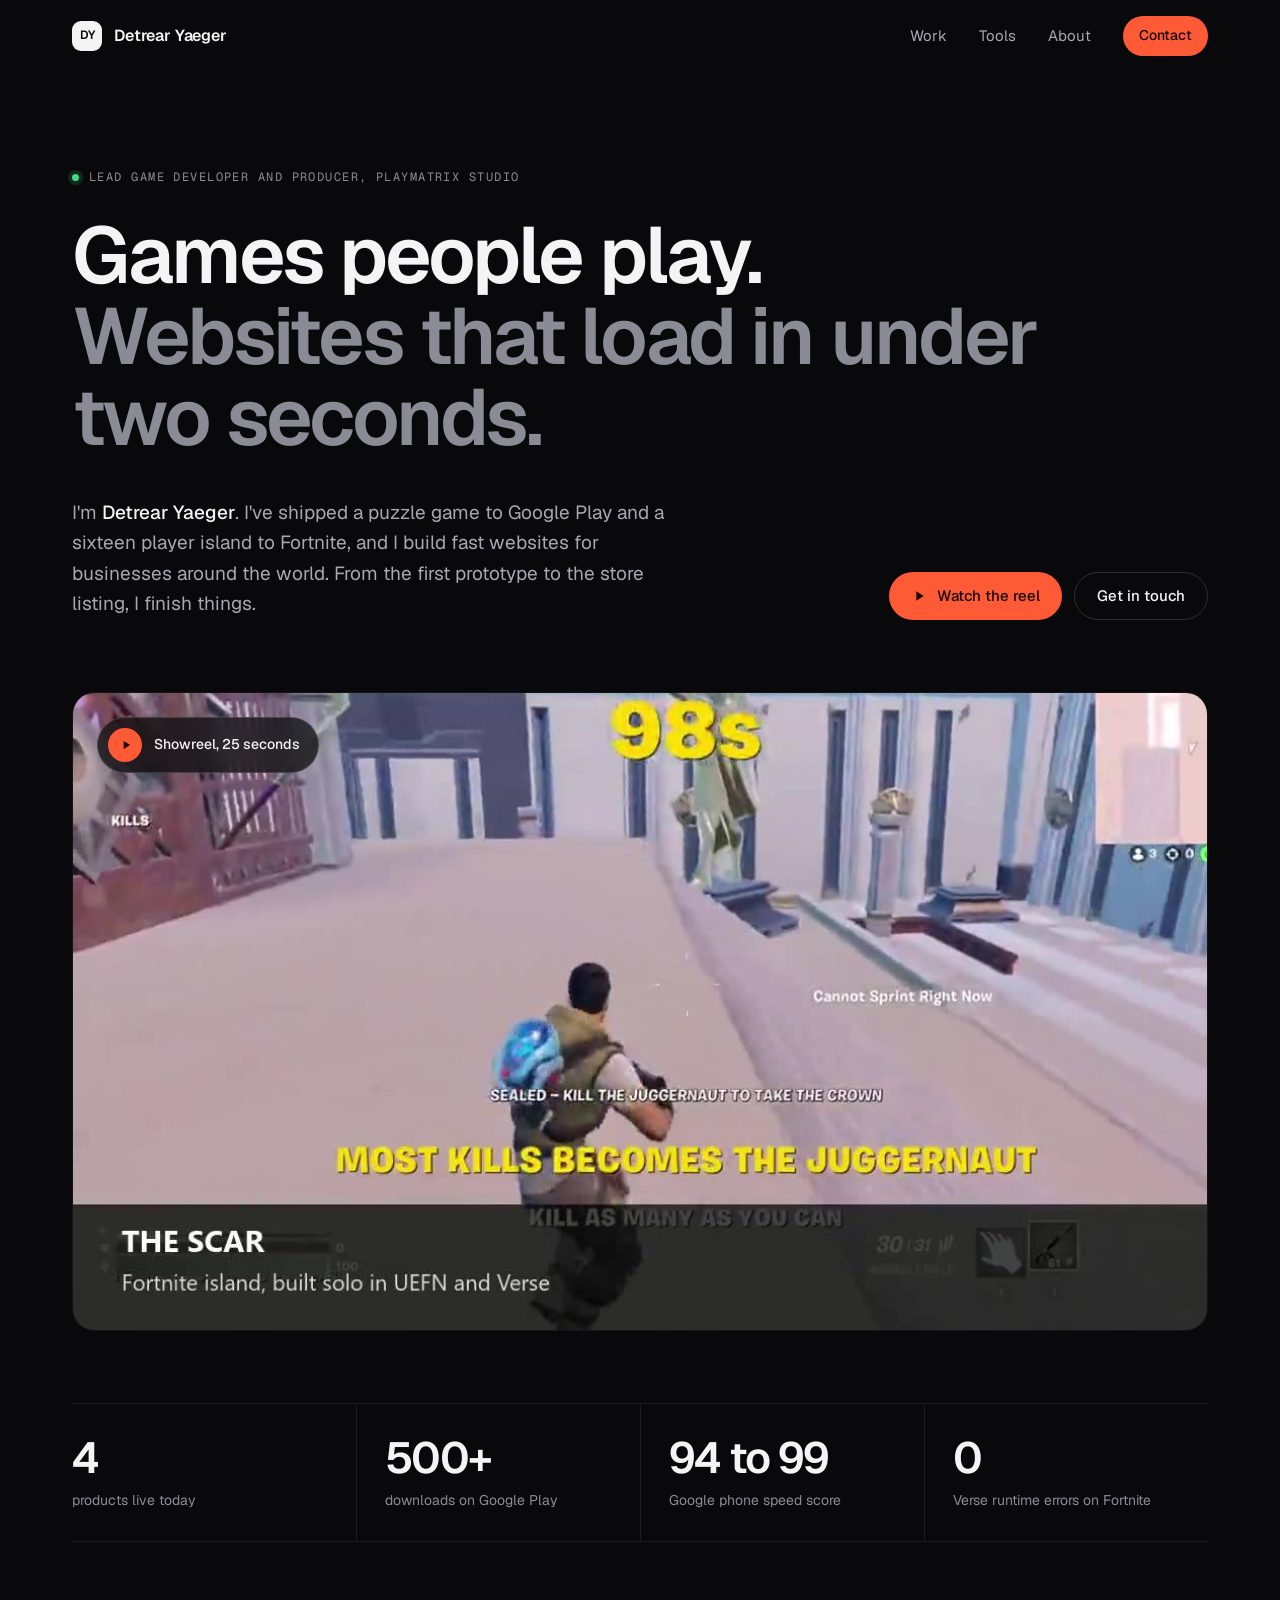
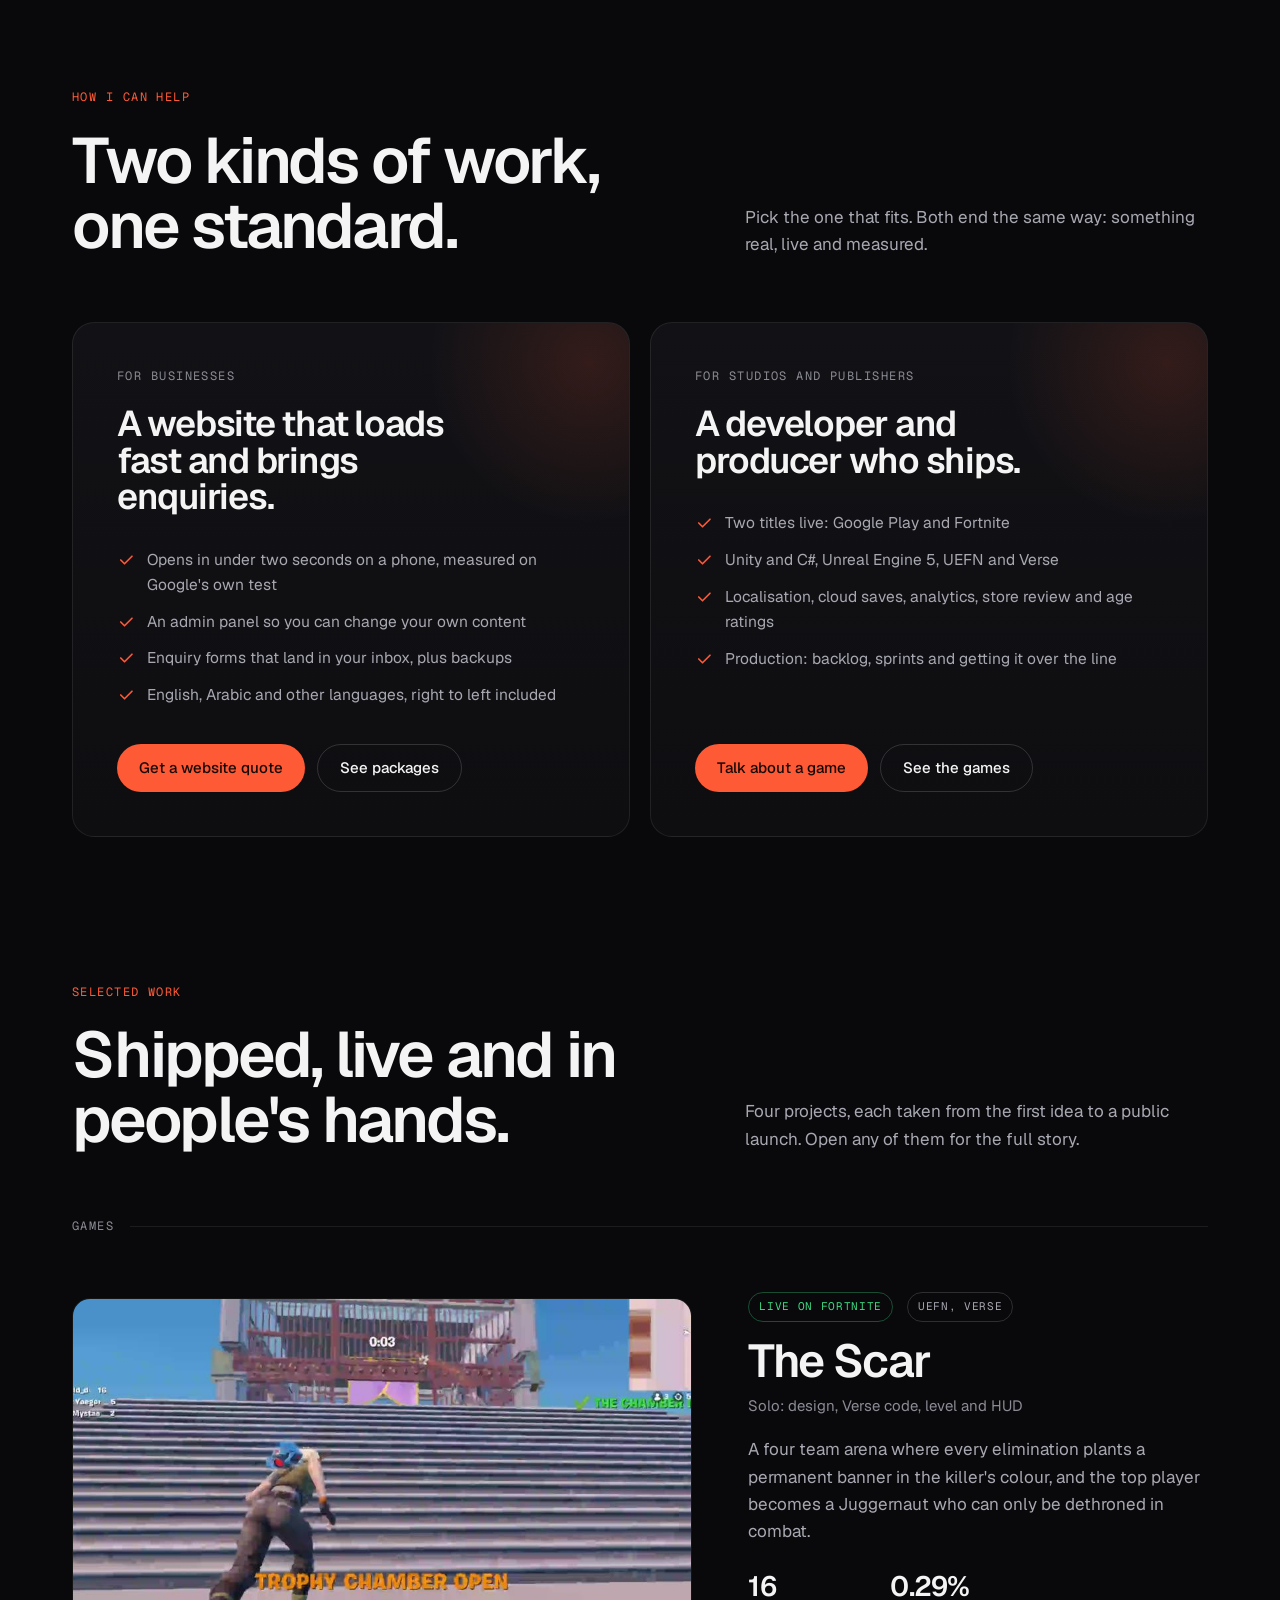
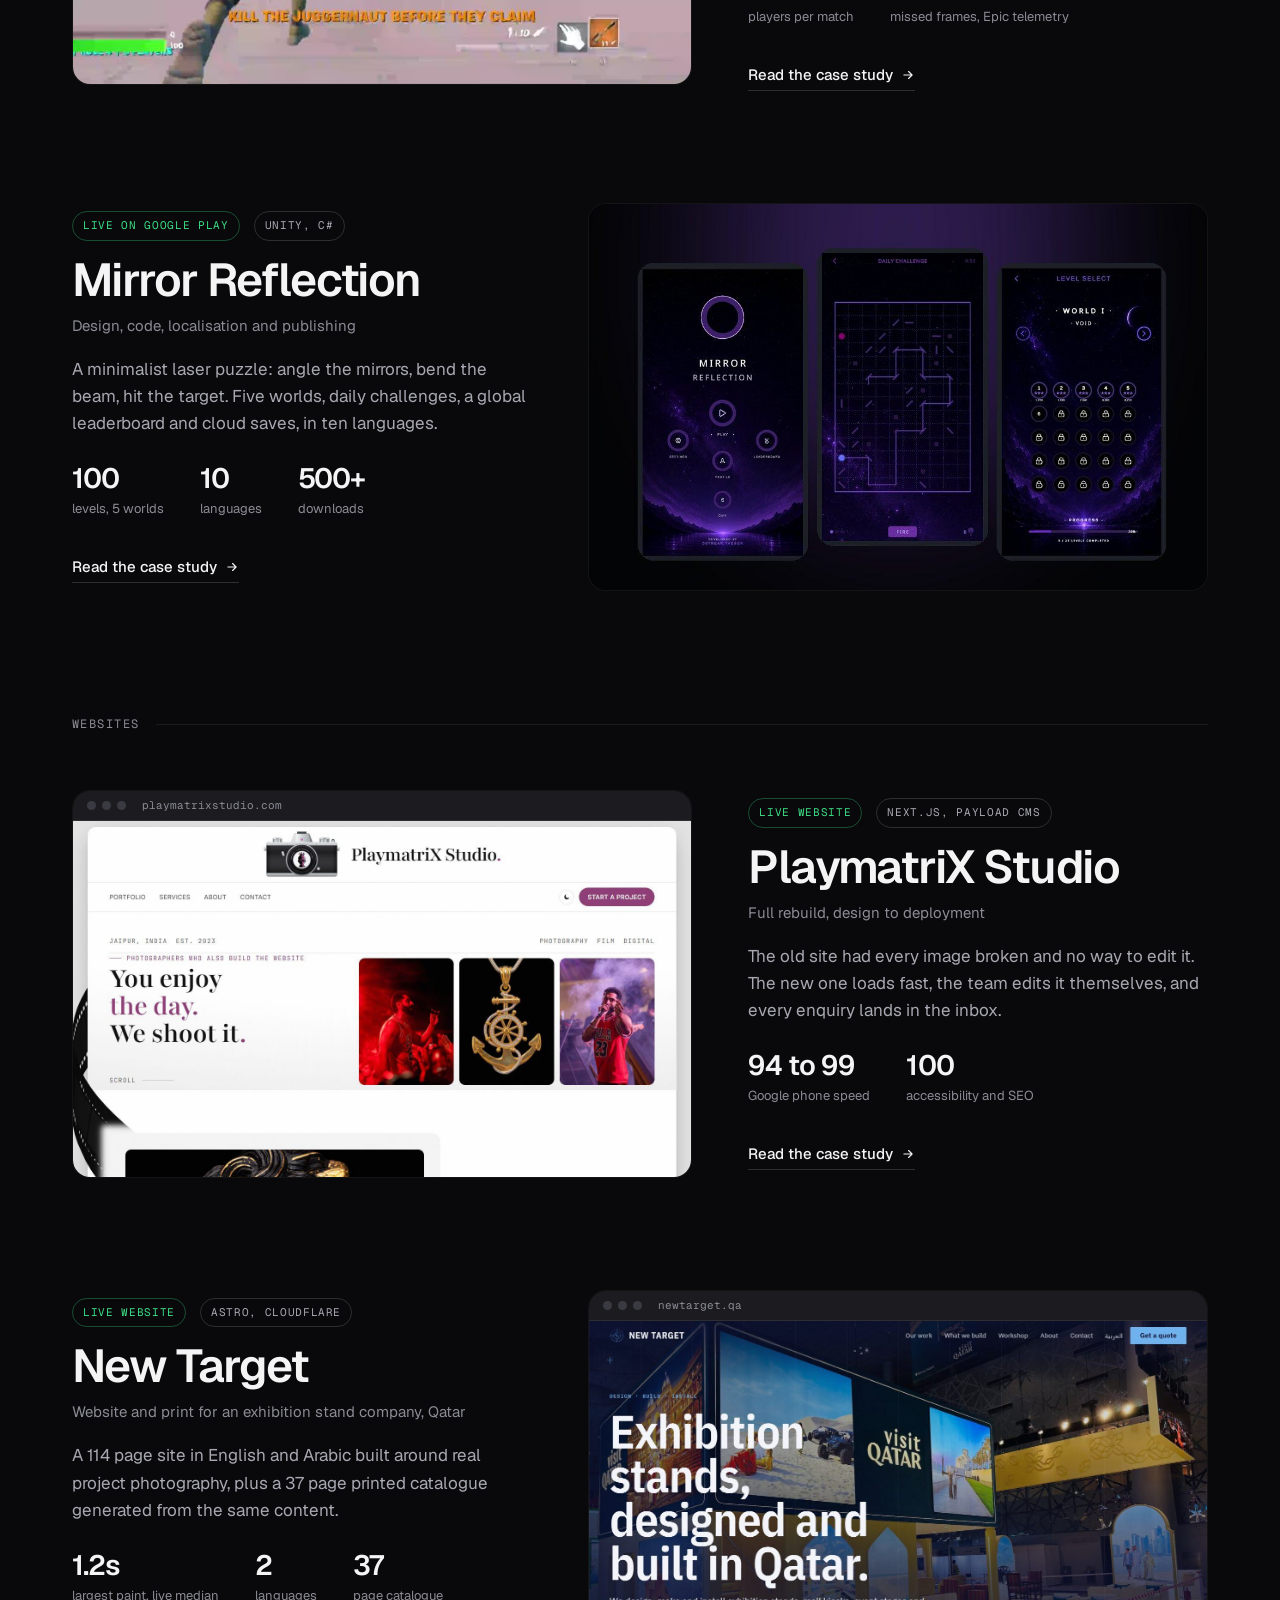
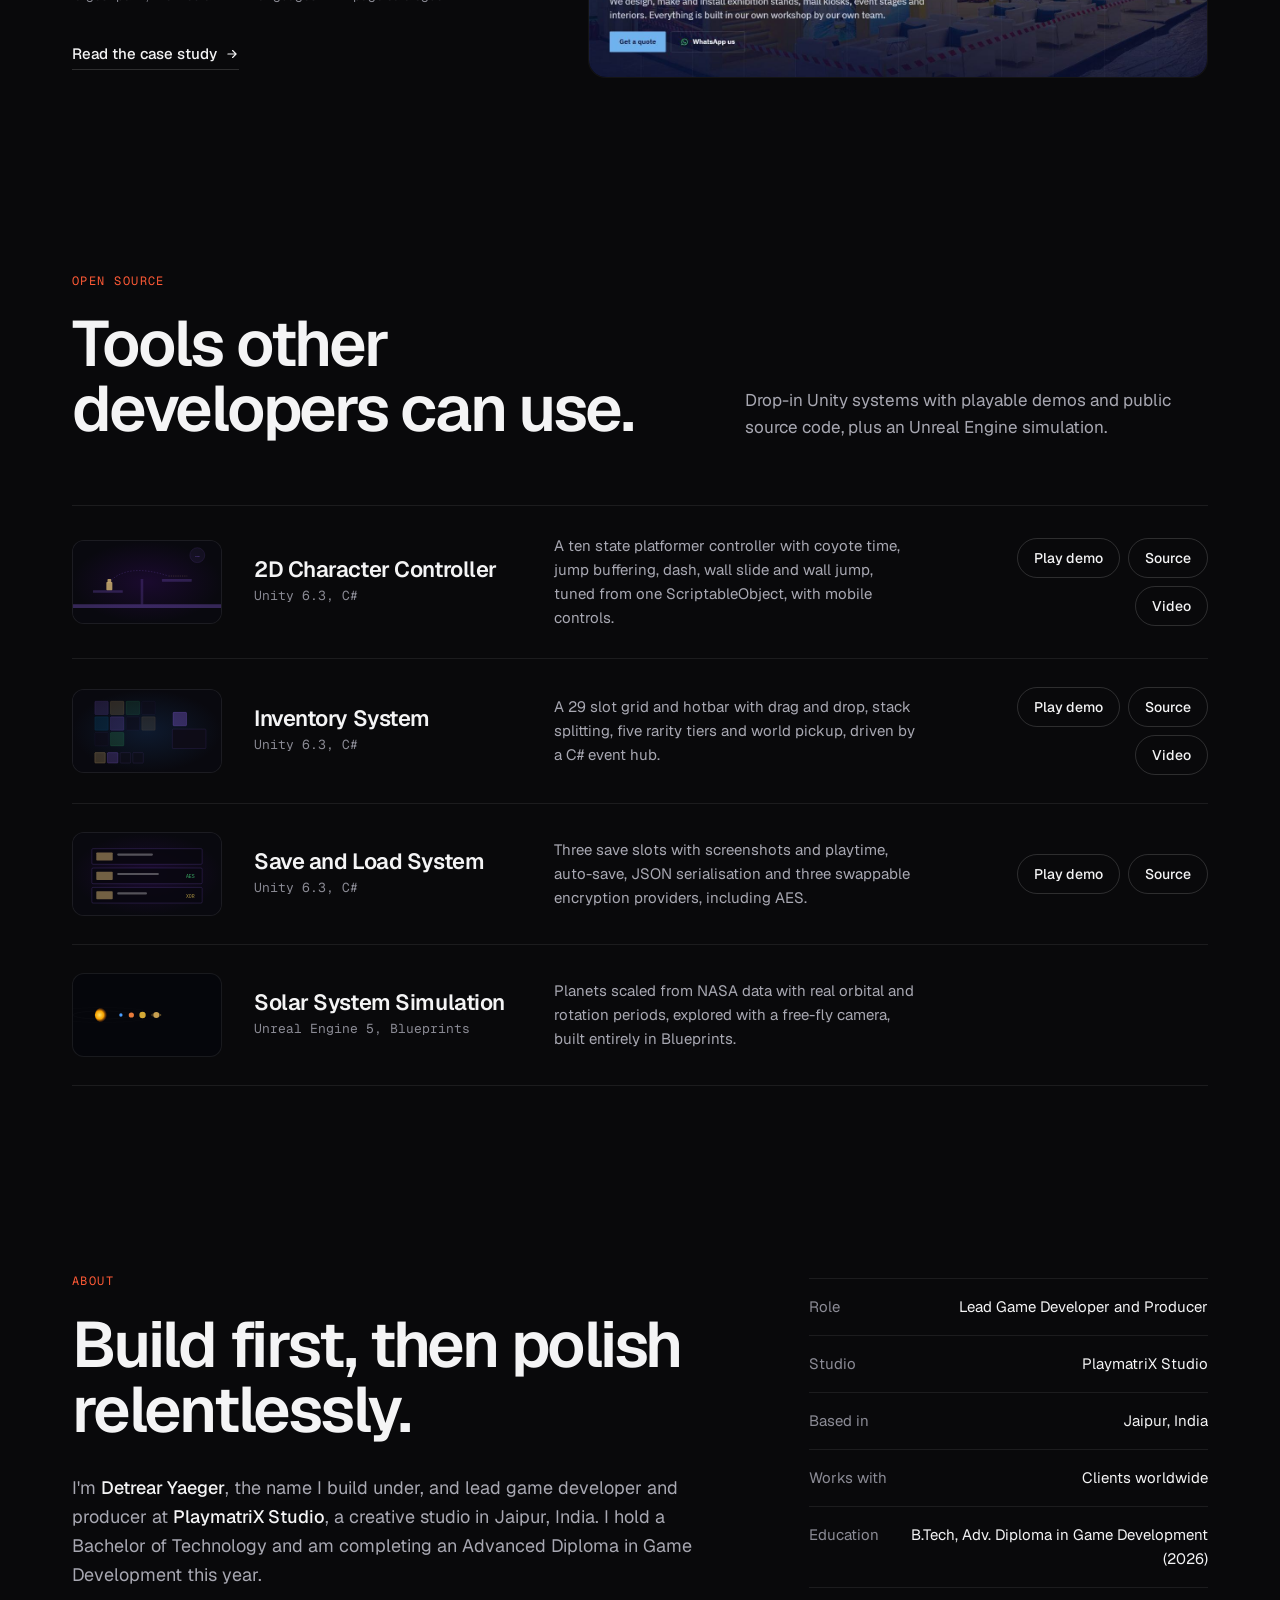
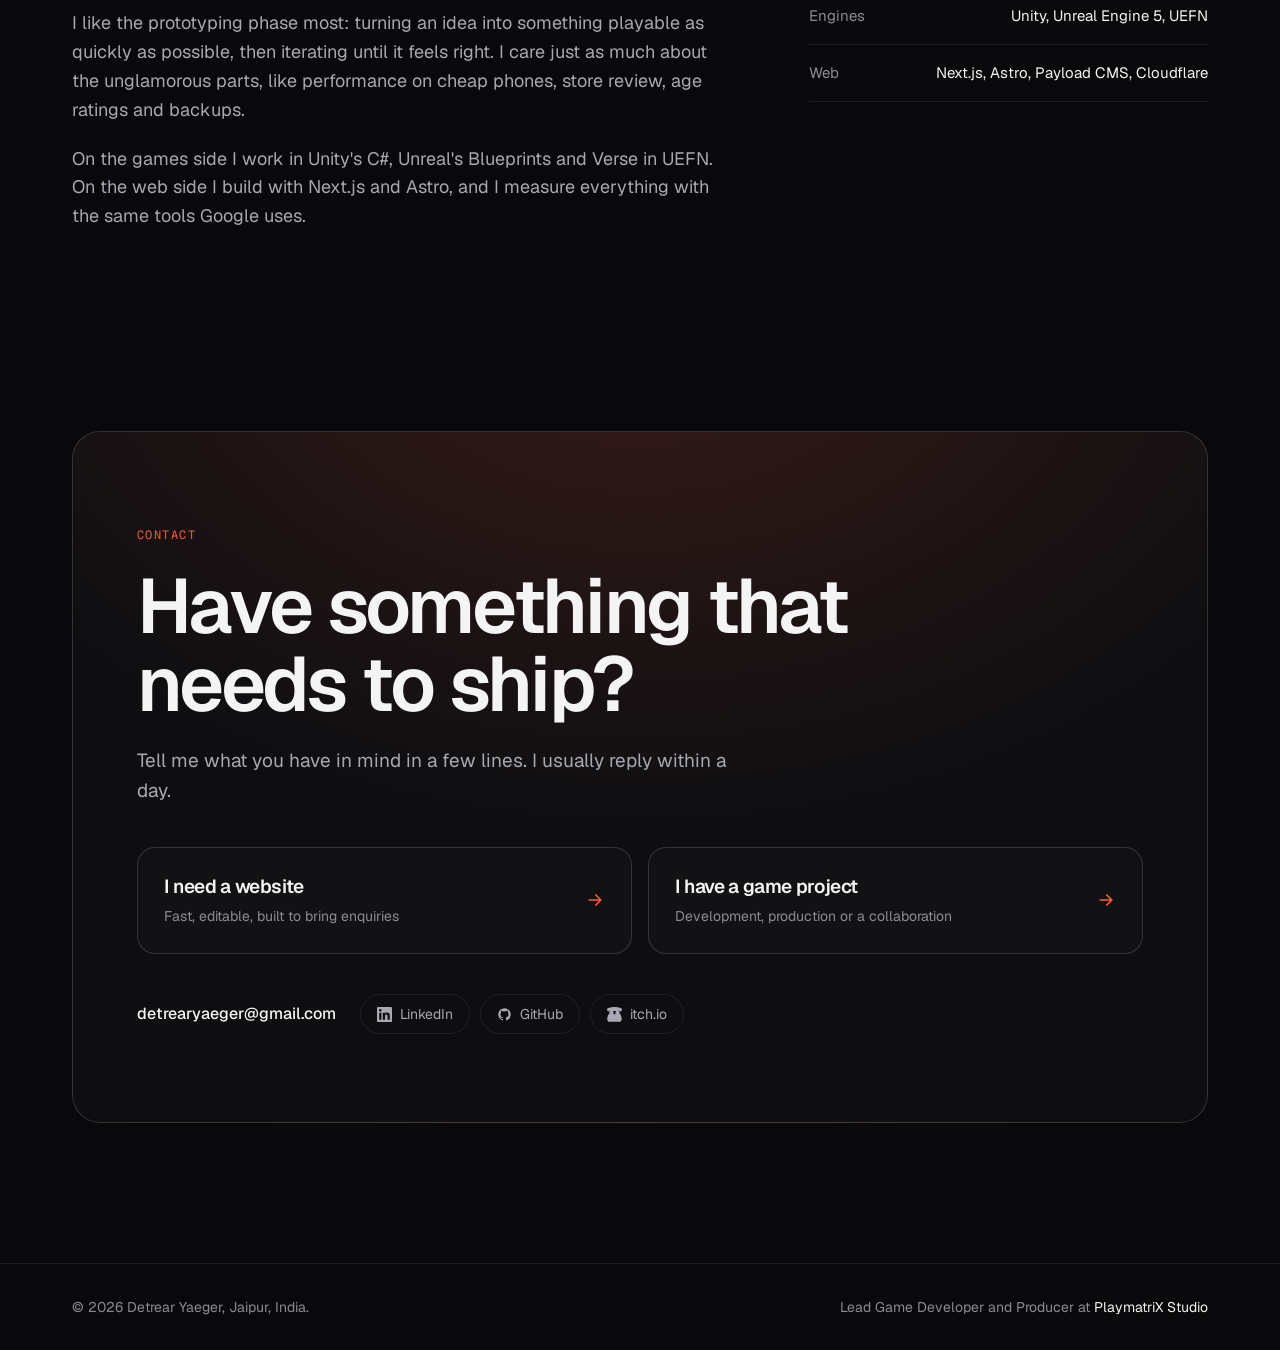
==== commit 8bdd9a69: "Self-host Geist fonts and defer below-fold posters Removes the Google Fonts round trips (two variabl" ====
--- a/index.html
+++ b/index.html
@@ -17,9 +17,7 @@
 <meta name="twitter:card" content="summary_large_image">
 <meta name="twitter:image" content="https://aayush-jangir.github.io/og-image.jpg">
 <link rel="icon" href="data:image/svg+xml,%3Csvg xmlns='http://www.w3.org/2000/svg' viewBox='0 0 64 64'%3E%3Crect width='64' height='64' rx='16' fill='%23f4f4f5'/%3E%3Ctext x='32' y='42' font-family='Arial,sans-serif' font-weight='700' font-size='26' text-anchor='middle' fill='%2309090b'%3EDY%3C/text%3E%3C/svg%3E">
-<link rel="preconnect" href="https://fonts.googleapis.com">
-<link rel="preconnect" href="https://fonts.gstatic.com" crossorigin>
-<link href="https://fonts.googleapis.com/css2?family=Geist:wght@400;500;600&family=Geist+Mono:wght@400;500&display=swap" rel="stylesheet">
+<link rel="preload" as="font" type="font/woff2" href="assets/fonts/geist-latin.woff2" crossorigin>
 <link rel="preload" as="image" href="reel-poster.jpg" fetchpriority="high">
 <link rel="stylesheet" href="assets/site.css">
 <script type="application/ld+json">
--- a/assets/site.css
+++ b/assets/site.css
@@ -1,4 +1,6 @@
 /* Detrear Yaeger portfolio. One family (Geist), one accent, footage carries the colour. */
+@font-face{font-family:'Geist';font-style:normal;font-weight:400 600;font-display:swap;src:url(fonts/geist-latin.woff2) format('woff2')}
+@font-face{font-family:'Geist Mono';font-style:normal;font-weight:400 500;font-display:swap;src:url(fonts/geist-mono-latin.woff2) format('woff2')}
 :root{
   --bg:#09090b;--bg-2:#0e0e11;--panel:#121216;--panel-2:#17171c;
   --line:rgba(255,255,255,.08);--line-2:rgba(255,255,255,.15);
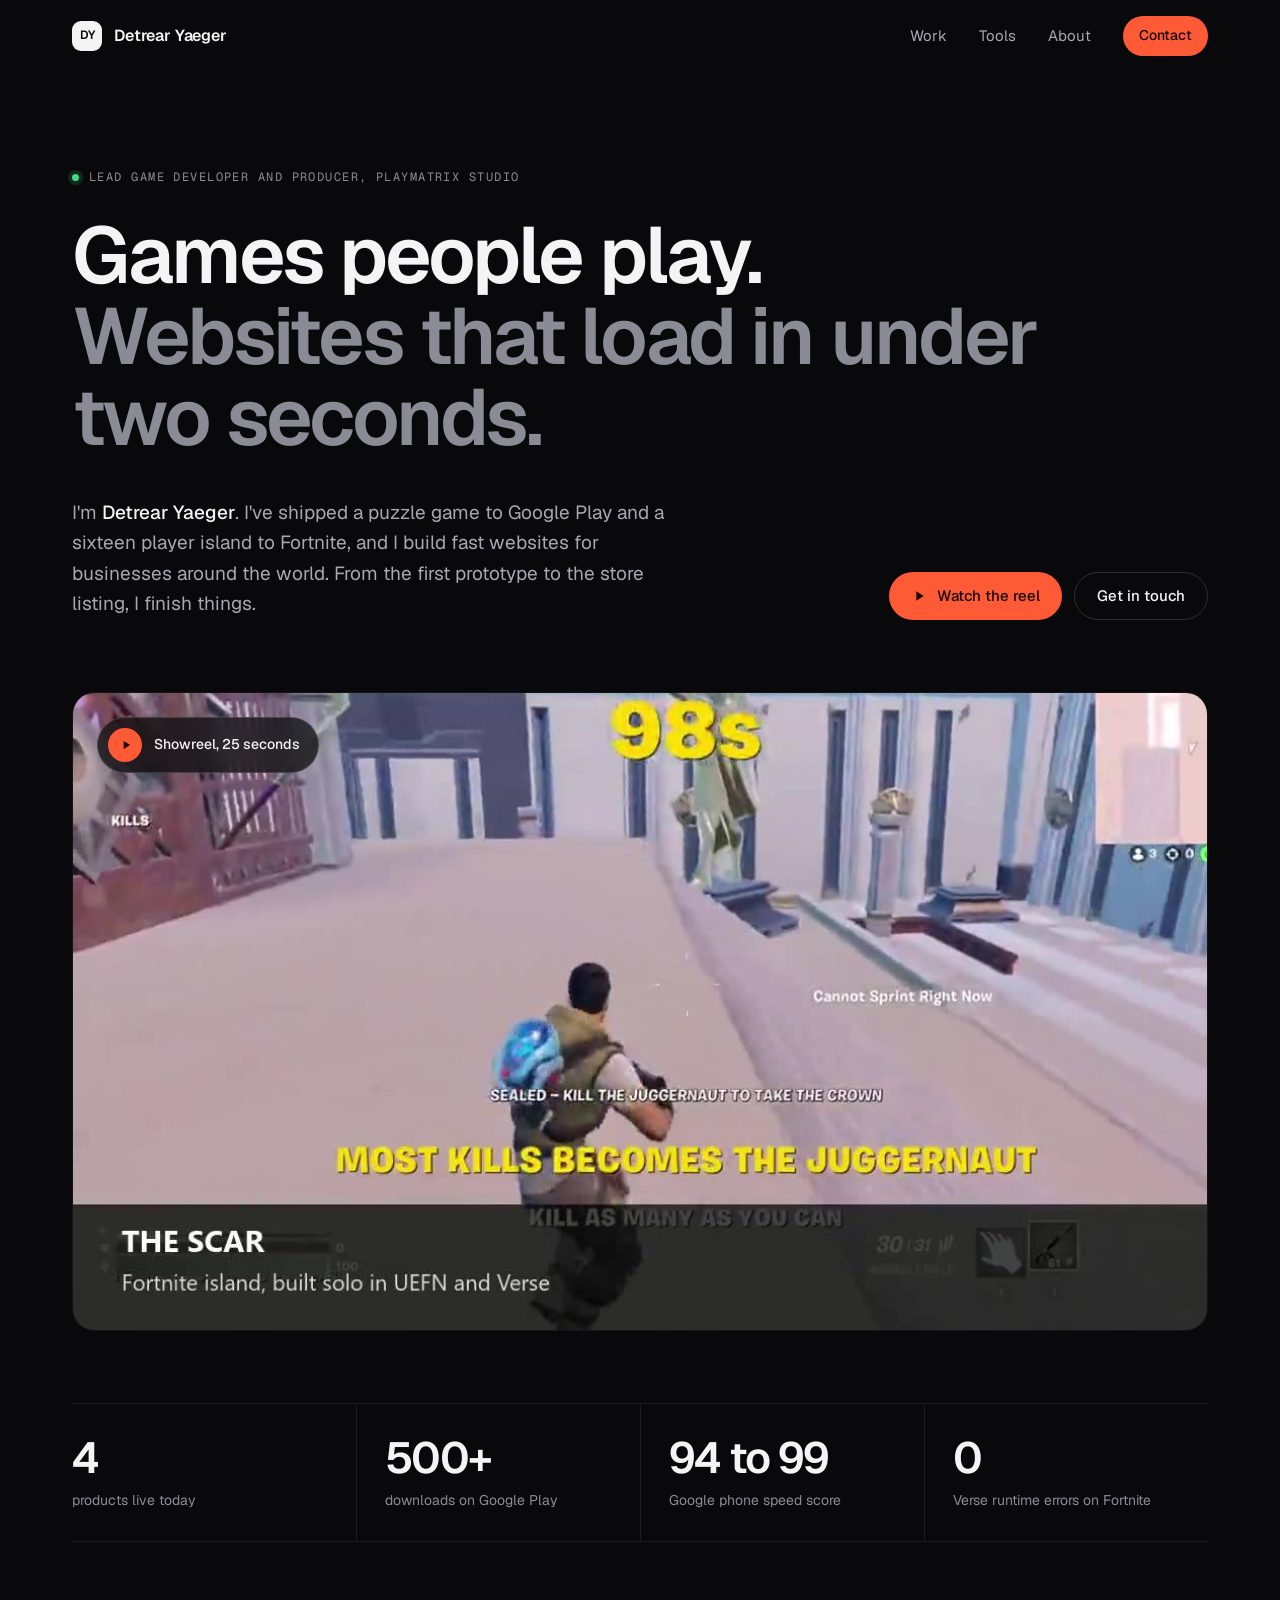
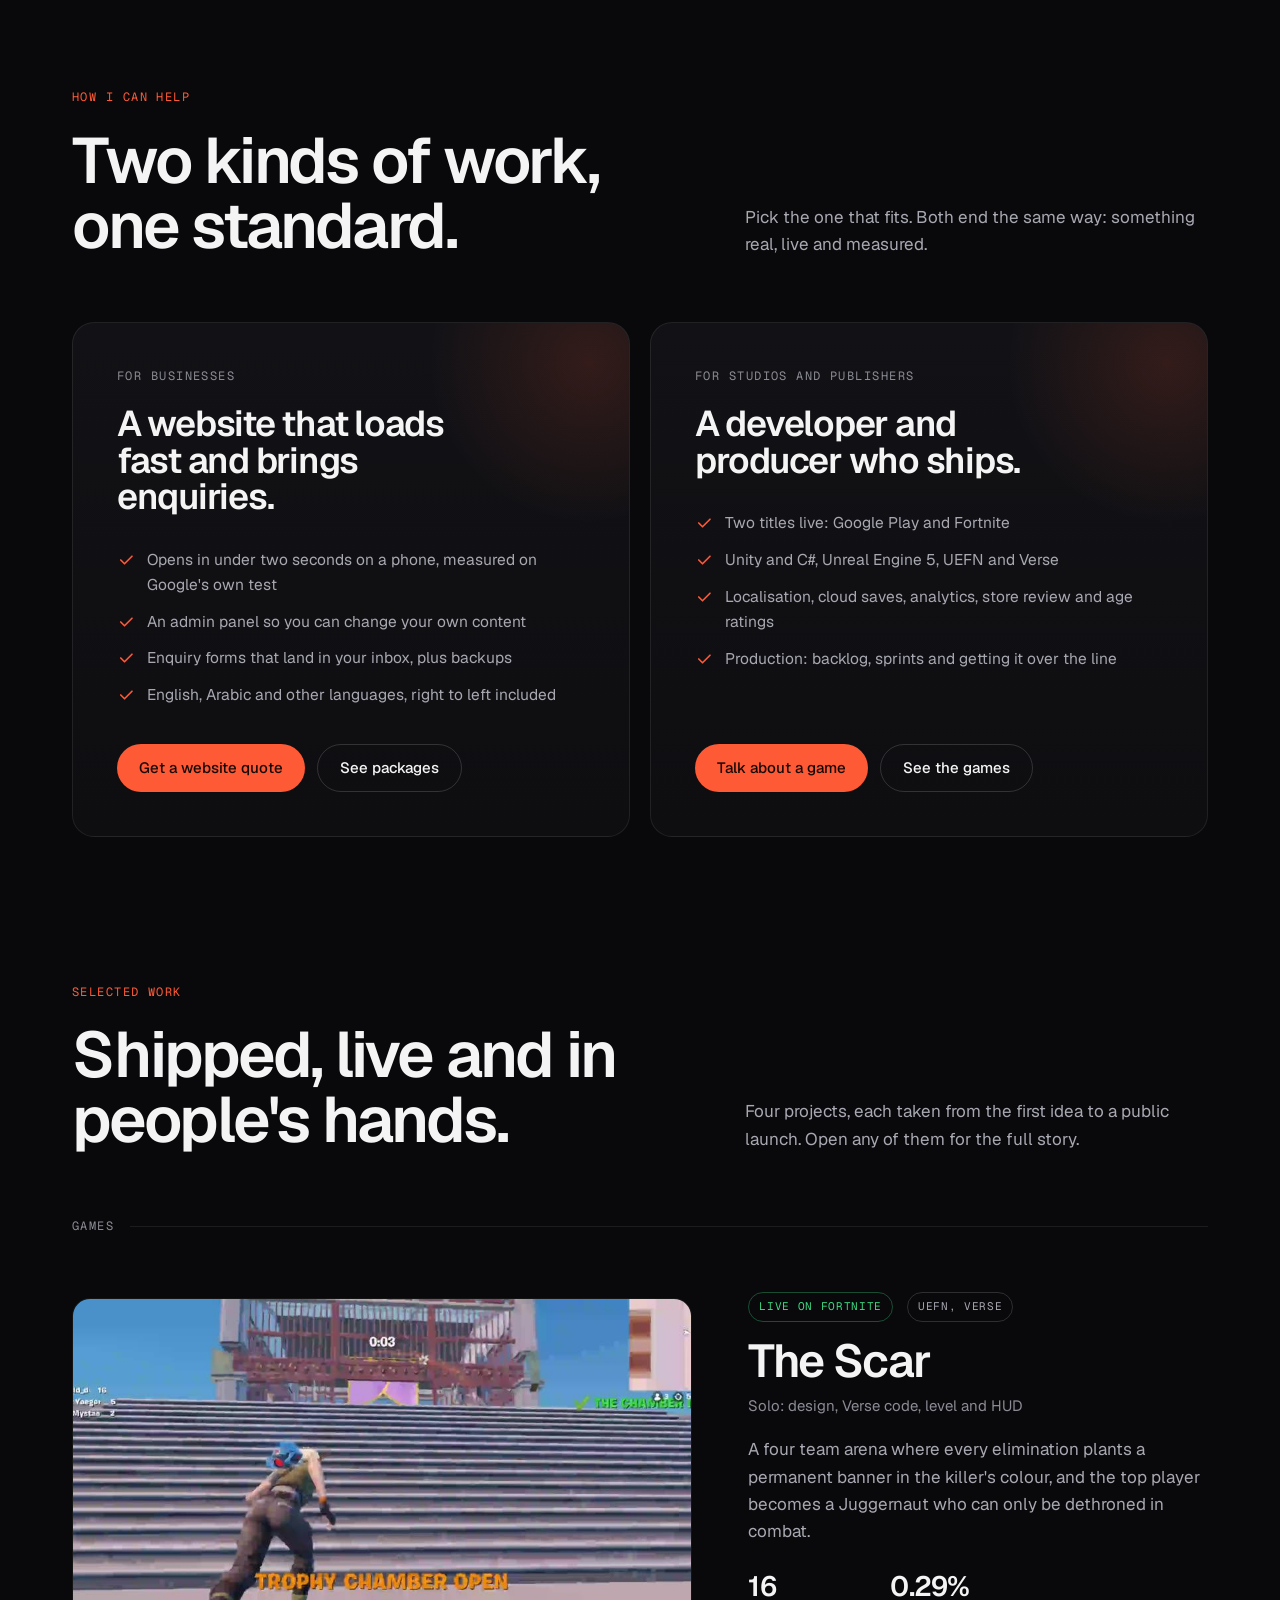
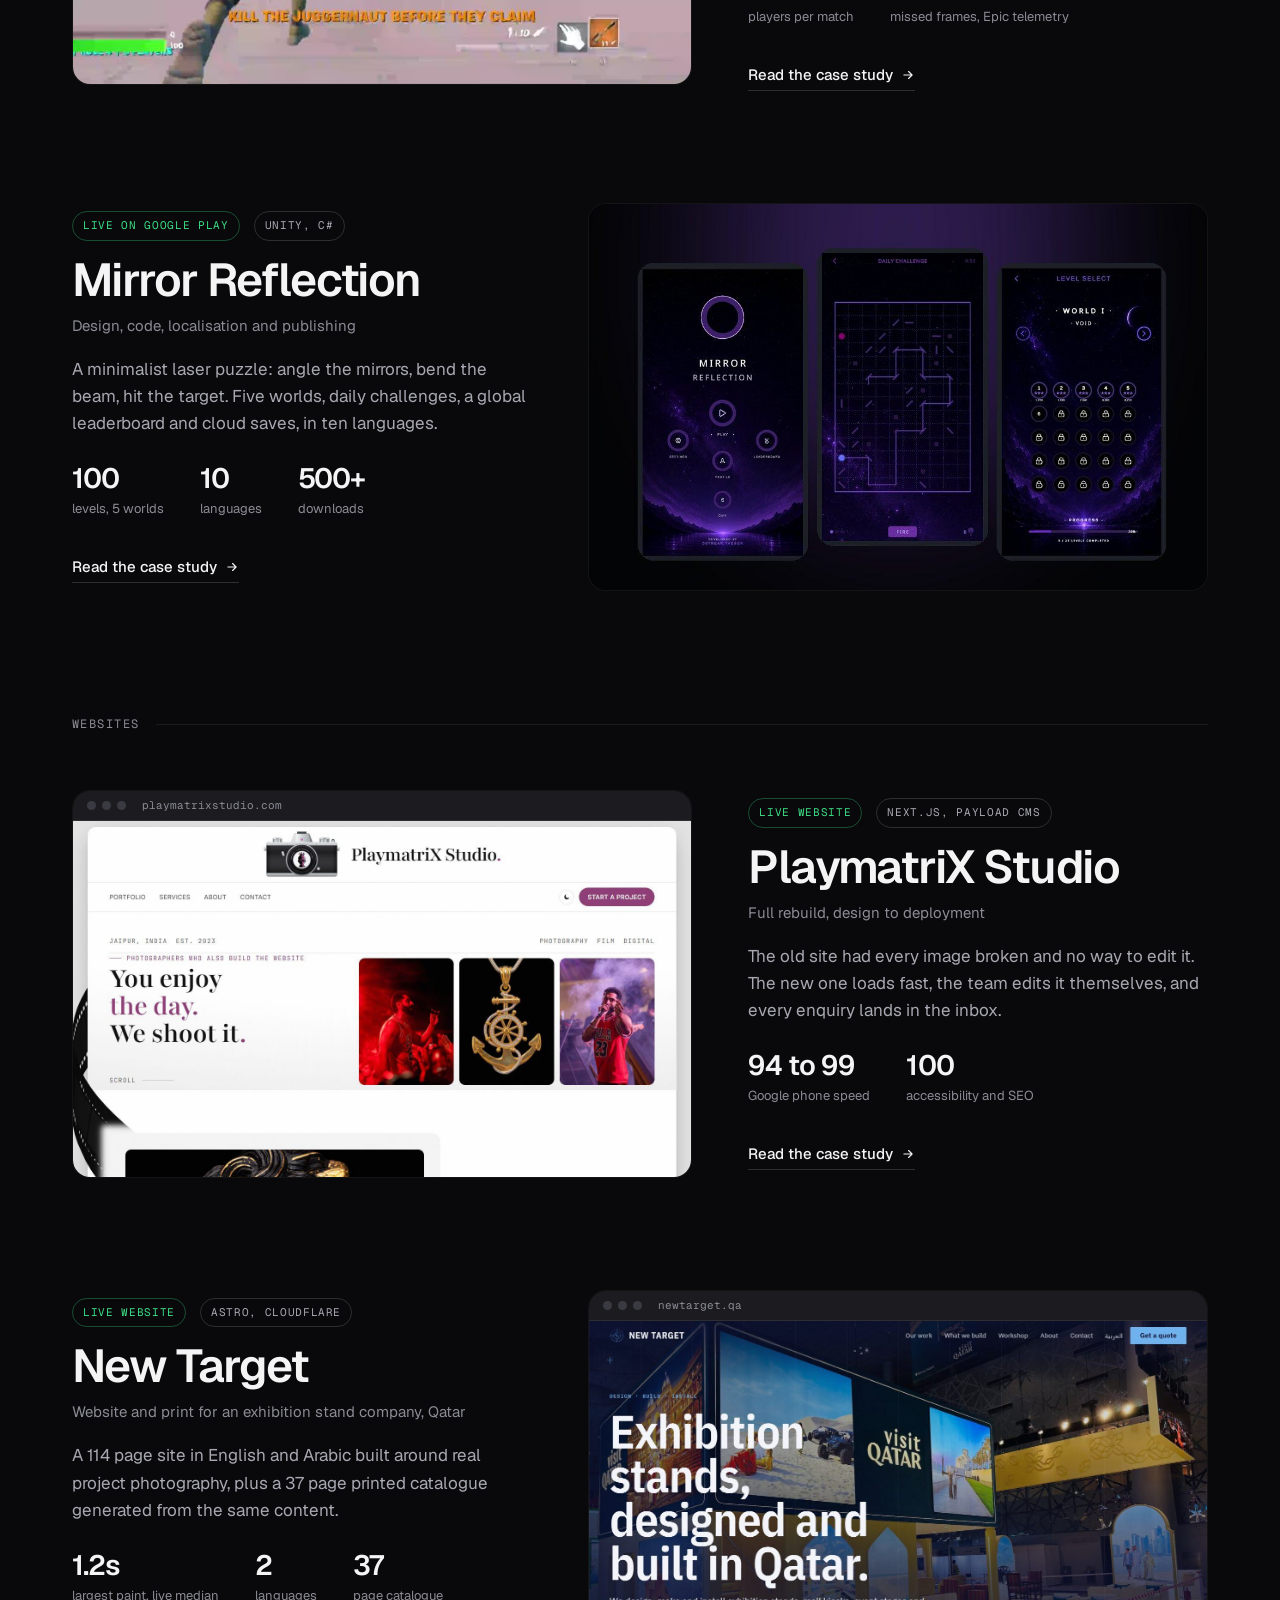
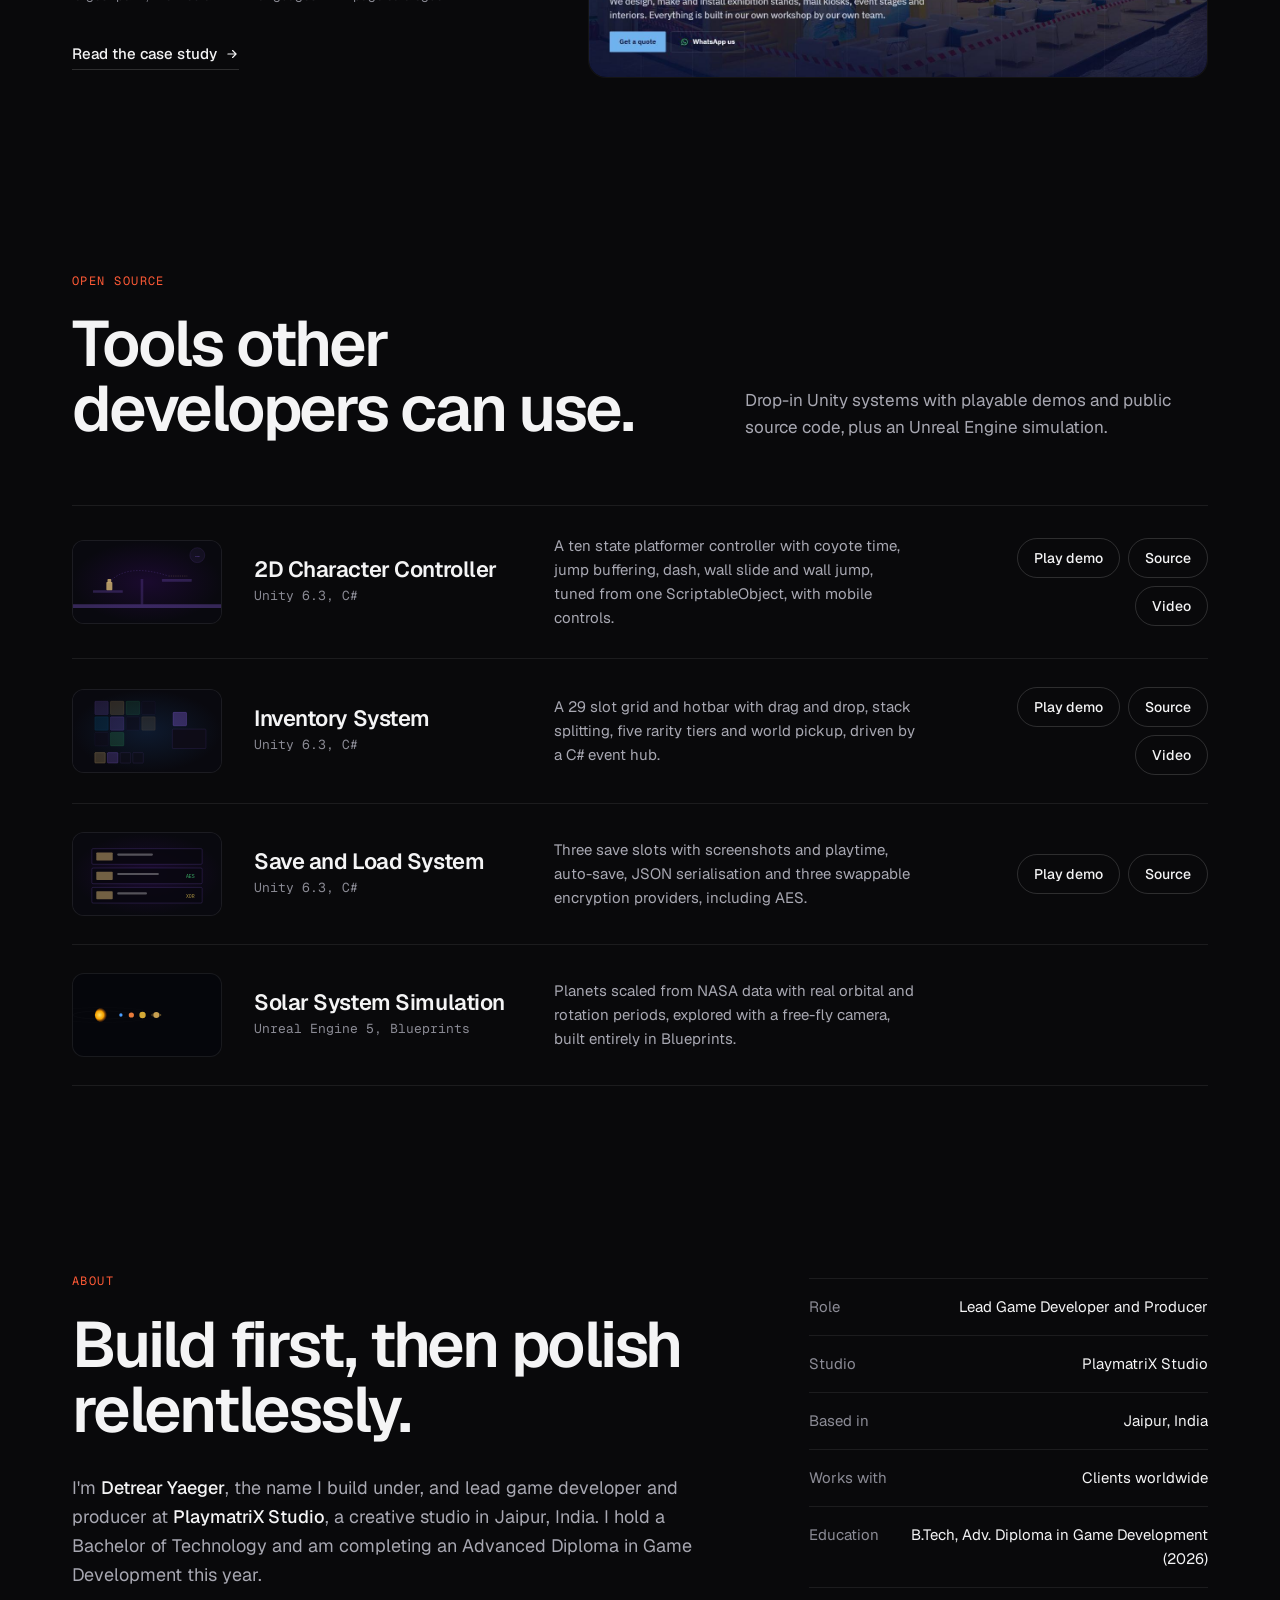
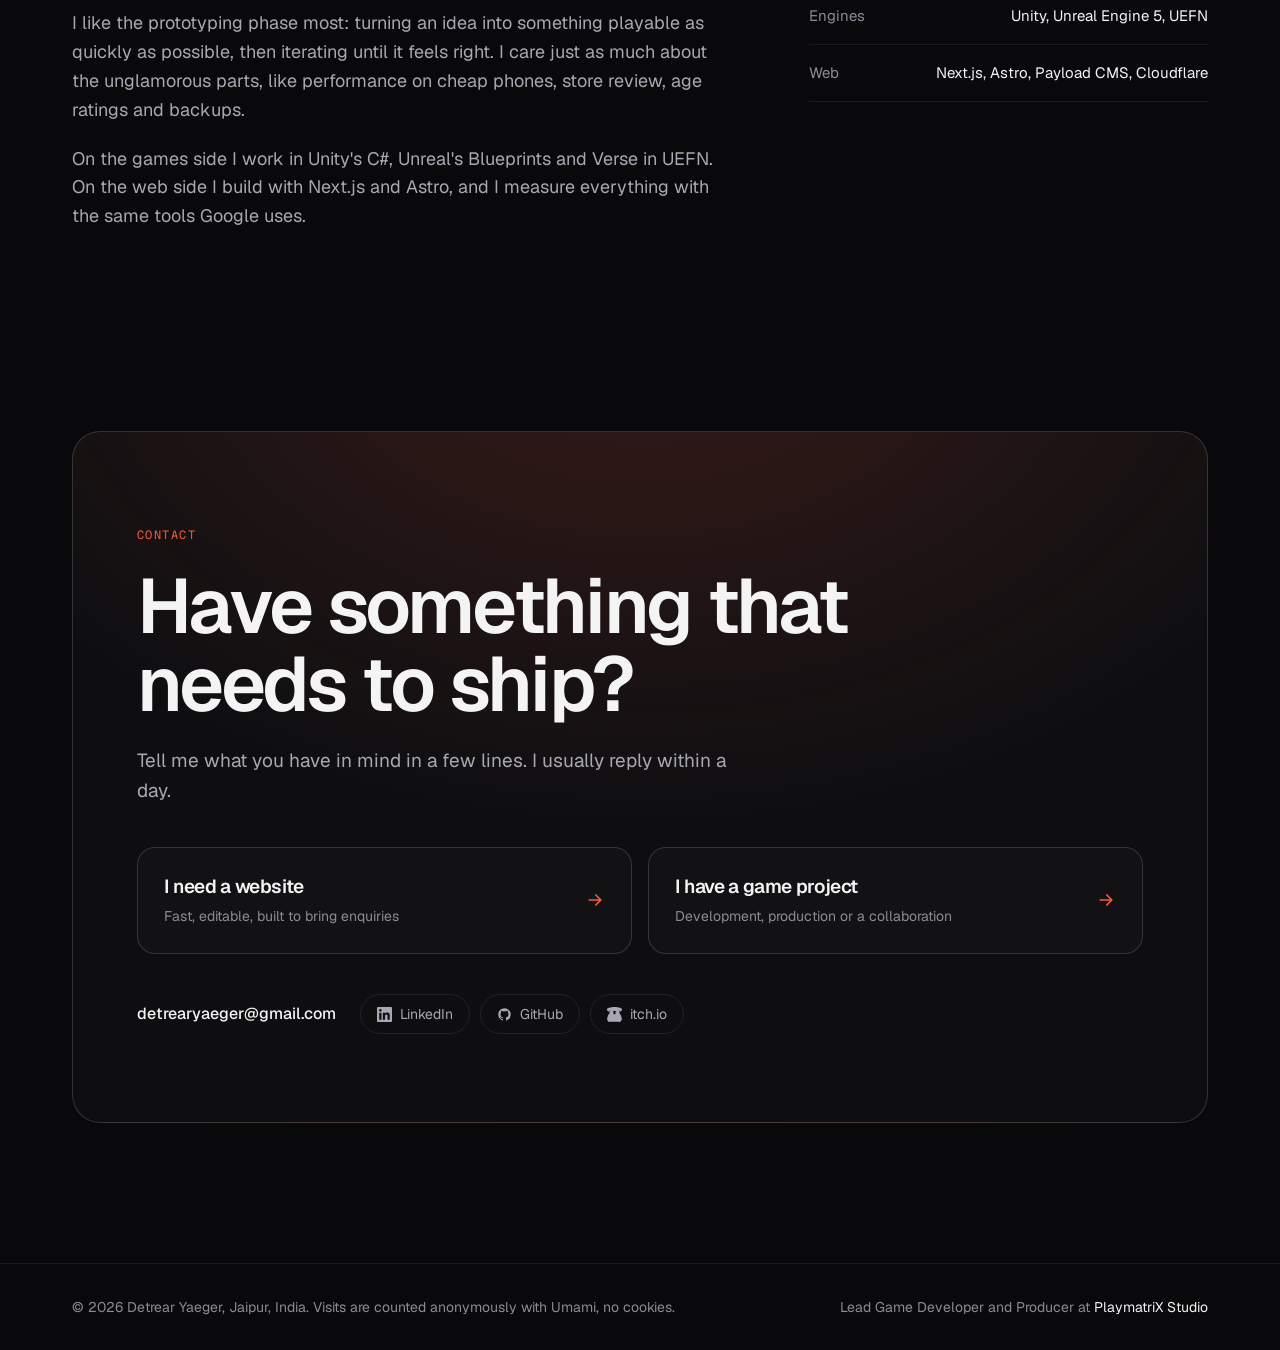
==== commit f2fe19c8: "Add Umami analytics (cookieless) with a notrack switch Umami Cloud script on all five pages, limited" ====
--- a/index.html
+++ b/index.html
@@ -23,6 +23,8 @@
 <script type="application/ld+json">
 {"@context":"https://schema.org","@type":"Person","name":"Detrear Yaeger","jobTitle":"Lead Game Developer and Producer","worksFor":{"@type":"Organization","name":"PlaymatriX Studio","url":"https://playmatrixstudio.com/"},"address":{"@type":"PostalAddress","addressLocality":"Jaipur","addressCountry":"IN"},"email":"mailto:detrearyaeger@gmail.com","url":"https://aayush-jangir.github.io/","sameAs":["https://github.com/Aayush-jangir","https://detrear.itch.io/","https://www.linkedin.com/in/aayush-jangir-20b62a202/"]}
 </script>
+<script>try{if(/[?&]notrack=1/.test(location.search))localStorage.setItem("umami.disabled","1");if(/[?&]notrack=0/.test(location.search))localStorage.removeItem("umami.disabled")}catch(e){}</script>
+<script defer src="https://cloud.umami.is/script.js" data-website-id="705c406c-0e98-4e67-8807-836dae8fff15" data-domains="aayush-jangir.github.io"></script>
 </head>
 <body>
 
@@ -249,7 +251,7 @@
 
 <footer>
   <div class="wrap">
-    <span>© 2026 Detrear Yaeger, Jaipur, India.</span>
+    <span>© 2026 Detrear Yaeger, Jaipur, India. Visits are counted anonymously with Umami, no cookies.</span>
     <span>Lead Game Developer and Producer at <a href="https://playmatrixstudio.com/" target="_blank" rel="noopener" style="color:var(--text)">PlaymatriX Studio</a></span>
   </div>
 </footer>
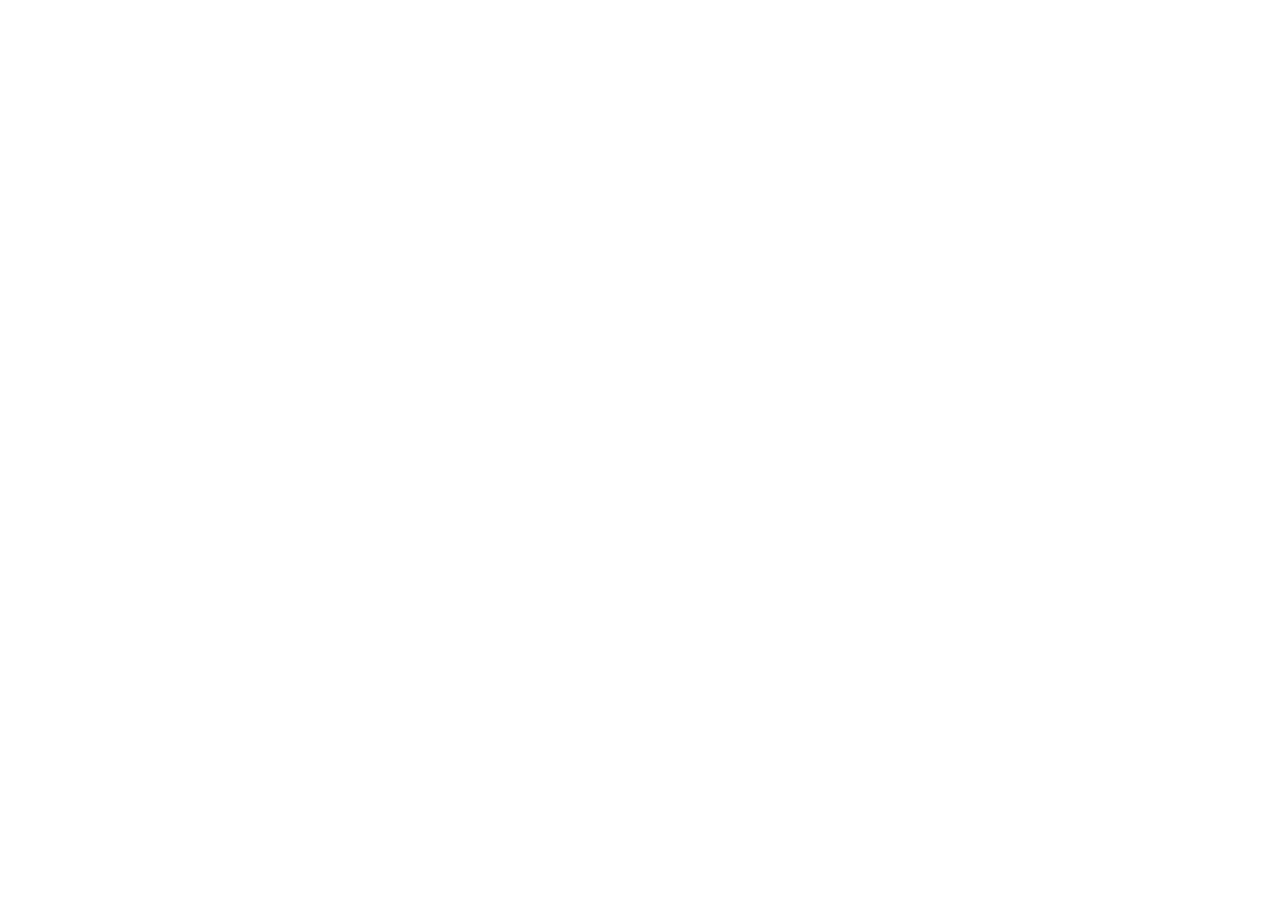
==== commit 88f8fafb: "The site has moved to aayushjangir.com: every page forwards to its match there, query string kept ap" ====
--- a/index.html
+++ b/index.html
@@ -3,259 +3,17 @@
 <head>
 <meta charset="UTF-8">
 <meta name="viewport" content="width=device-width, initial-scale=1.0">
-<title>Detrear Yaeger | Games and Websites</title>
-<meta name="description" content="Detrear Yaeger, lead game developer and producer at PlaymatriX Studio in Jaipur. Games live on Google Play and Fortnite, and websites for businesses that load in under two seconds.">
-<meta name="theme-color" content="#09090b">
-<link rel="canonical" href="https://aayush-jangir.github.io/">
-<meta property="og:type" content="website">
-<meta property="og:url" content="https://aayush-jangir.github.io/">
-<meta property="og:title" content="Detrear Yaeger | Games and Websites">
-<meta property="og:description" content="Lead game developer and producer at PlaymatriX Studio. Games live on Google Play and Fortnite, and fast websites for businesses.">
-<meta property="og:image" content="https://aayush-jangir.github.io/og-image.jpg">
-<meta property="og:image:width" content="1200">
-<meta property="og:image:height" content="630">
-<meta name="twitter:card" content="summary_large_image">
-<meta name="twitter:image" content="https://aayush-jangir.github.io/og-image.jpg">
-<link rel="icon" href="data:image/svg+xml,%3Csvg xmlns='http://www.w3.org/2000/svg' viewBox='0 0 64 64'%3E%3Crect width='64' height='64' rx='16' fill='%23f4f4f5'/%3E%3Ctext x='32' y='42' font-family='Arial,sans-serif' font-weight='700' font-size='26' text-anchor='middle' fill='%2309090b'%3EDY%3C/text%3E%3C/svg%3E">
-<link rel="preload" as="font" type="font/woff2" href="assets/fonts/geist-latin.woff2" crossorigin>
-<link rel="preload" as="image" href="reel-poster.jpg" fetchpriority="high">
-<link rel="stylesheet" href="assets/site.css">
-<script type="application/ld+json">
-{"@context":"https://schema.org","@type":"Person","name":"Detrear Yaeger","jobTitle":"Lead Game Developer and Producer","worksFor":{"@type":"Organization","name":"PlaymatriX Studio","url":"https://playmatrixstudio.com/"},"address":{"@type":"PostalAddress","addressLocality":"Jaipur","addressCountry":"IN"},"email":"mailto:detrearyaeger@gmail.com","url":"https://aayush-jangir.github.io/","sameAs":["https://github.com/Aayush-jangir","https://detrear.itch.io/","https://www.linkedin.com/in/aayush-jangir-20b62a202/"]}
-</script>
-<script>try{if(/[?&]notrack=1/.test(location.search))localStorage.setItem("umami.disabled","1");if(/[?&]notrack=0/.test(location.search))localStorage.removeItem("umami.disabled")}catch(e){}</script>
-<script defer src="https://cloud.umami.is/script.js" data-website-id="705c406c-0e98-4e67-8807-836dae8fff15" data-domains="aayush-jangir.github.io"></script>
+<!-- This page has moved to aayushjangir.com (19 Oct 2026). Every old link, and the QR codes already given out, land
+     on the same page there, with their ?utm_source kept. The old site's files (app-ads.txt, the pictures and videos)
+     stay here. -->
+<title>Aayush Jangir has moved to aayushjangir.com</title>
+<link rel="canonical" href="https://aayushjangir.com/">
+<meta name="robots" content="noindex">
+<meta http-equiv="refresh" content="0; url=https://aayushjangir.com/">
+<script>location.replace("https://aayushjangir.com/" + location.search + location.hash);</script>
+<style>body{margin:0;min-height:100vh;display:grid;place-items:center;background:#0d1024;color:#ece6d7;font:16px/1.5 system-ui,sans-serif}a{color:#e0a33c}</style>
 </head>
 <body>
-
-<header class="nav">
-  <div class="wrap">
-    <a href="#top" class="logo" aria-label="Detrear Yaeger, home"><i>DY</i>Detrear Yaeger</a>
-    <nav class="nav-links" id="navLinks">
-      <a href="#work">Work</a>
-      <a href="#tools">Tools</a>
-      <a href="#about">About</a>
-      <a href="#contact" class="btn btn-accent btn-sm">Contact</a>
-    </nav>
-    <button class="menu" aria-label="Open menu" aria-expanded="false" aria-controls="navLinks"><svg viewBox="0 0 24 24" width="20" height="20" fill="none" stroke="currentColor" stroke-width="2" stroke-linecap="round"><path d="M4 7h16M4 12h16M4 17h16"/></svg></button>
-  </div>
-</header>
-
-<main id="top">
-
-<section class="hero">
-  <div class="wrap">
-    <div class="label"><b aria-hidden="true"></b>Lead game developer and producer, PlaymatriX Studio</div>
-    <h1>Games people play. <span>Websites that load in under two seconds.</span></h1>
-    <div class="hero-row">
-      <p>I'm <strong>Detrear Yaeger</strong>. I've shipped a puzzle game to Google Play and a sixteen player island to Fortnite, and I build fast websites for businesses around the world. From the first prototype to the store listing, I finish things.</p>
-      <div class="hero-cta">
-        <a href="#reel" class="btn btn-accent" data-reel="reel.mp4" data-umami-event="reel-open"><svg viewBox="0 0 24 24" fill="currentColor"><path d="M8 5v14l11-7z"/></svg>Watch the reel</a>
-        <a href="#contact" class="btn btn-line">Get in touch</a>
-      </div>
-    </div>
-    <div class="reel rv" id="reel" data-reel="reel.mp4" role="button" tabindex="0" aria-label="Play the 25 second reel">
-      <video data-loop data-defer muted loop playsinline preload="none" poster="reel-poster.jpg"><source src="reel.mp4" type="video/mp4"></video>
-      <span class="reel-play"><i><svg viewBox="0 0 24 24" fill="currentColor"><path d="M8 5v14l11-7z"/></svg></i>Showreel, 25 seconds</span>
-    </div>
-    <div class="proof rv">
-      <div><b>4</b><span>products live today</span></div>
-      <div><b>500+</b><span>downloads on Google Play</span></div>
-      <div><b>94 to 99</b><span>Google phone speed score</span></div>
-      <div><b>0</b><span>Verse runtime errors on Fortnite</span></div>
-    </div>
-  </div>
-</section>
-
-<section class="sec">
-  <div class="wrap">
-    <div class="sec-head rv">
-      <div><span class="label accent">How I can help</span><h2>Two kinds of work, one standard.</h2></div>
-      <p>Pick the one that fits. Both end the same way: something real, live and measured.</p>
-    </div>
-    <div class="doors">
-      <div class="door rv">
-        <span class="label">For businesses</span>
-        <h3>A website that loads fast and brings enquiries.</h3>
-        <ul>
-          <li><svg viewBox="0 0 24 24" fill="none" stroke="currentColor" stroke-width="2.2" stroke-linecap="round" stroke-linejoin="round"><path d="m5 12 5 5L20 7"/></svg>Opens in under two seconds on a phone, measured on Google's own test</li>
-          <li><svg viewBox="0 0 24 24" fill="none" stroke="currentColor" stroke-width="2.2" stroke-linecap="round" stroke-linejoin="round"><path d="m5 12 5 5L20 7"/></svg>An admin panel so you can change your own content</li>
-          <li><svg viewBox="0 0 24 24" fill="none" stroke="currentColor" stroke-width="2.2" stroke-linecap="round" stroke-linejoin="round"><path d="m5 12 5 5L20 7"/></svg>Enquiry forms that land in your inbox, plus backups</li>
-          <li><svg viewBox="0 0 24 24" fill="none" stroke="currentColor" stroke-width="2.2" stroke-linecap="round" stroke-linejoin="round"><path d="m5 12 5 5L20 7"/></svg>English, Arabic and other languages, right to left included</li>
-        </ul>
-        <div class="btns">
-          <a class="btn btn-accent" href="mailto:detrearyaeger@gmail.com?subject=Website%20enquiry" data-umami-event="email-click" data-umami-event-door="website">Get a website quote</a>
-          <a class="btn btn-line" href="https://playmatrixstudio.com/websites" target="_blank" rel="noopener" data-umami-event="packages-click">See packages</a>
-        </div>
-      </div>
-      <div class="door rv">
-        <span class="label">For studios and publishers</span>
-        <h3>A developer and producer who ships.</h3>
-        <ul>
-          <li><svg viewBox="0 0 24 24" fill="none" stroke="currentColor" stroke-width="2.2" stroke-linecap="round" stroke-linejoin="round"><path d="m5 12 5 5L20 7"/></svg>Two titles live: Google Play and Fortnite</li>
-          <li><svg viewBox="0 0 24 24" fill="none" stroke="currentColor" stroke-width="2.2" stroke-linecap="round" stroke-linejoin="round"><path d="m5 12 5 5L20 7"/></svg>Unity and C#, Unreal Engine 5, UEFN and Verse</li>
-          <li><svg viewBox="0 0 24 24" fill="none" stroke="currentColor" stroke-width="2.2" stroke-linecap="round" stroke-linejoin="round"><path d="m5 12 5 5L20 7"/></svg>Localisation, cloud saves, analytics, store review and age ratings</li>
-          <li><svg viewBox="0 0 24 24" fill="none" stroke="currentColor" stroke-width="2.2" stroke-linecap="round" stroke-linejoin="round"><path d="m5 12 5 5L20 7"/></svg>Production: backlog, sprints and getting it over the line</li>
-        </ul>
-        <div class="btns">
-          <a class="btn btn-accent" href="mailto:detrearyaeger@gmail.com?subject=Game%20project" data-umami-event="email-click" data-umami-event-door="games">Talk about a game</a>
-          <a class="btn btn-line" href="#work">See the games</a>
-        </div>
-      </div>
-    </div>
-  </div>
-</section>
-
-<section class="sec" style="padding-top:0">
-  <div class="wrap">
-    <div class="sec-head rv" id="work">
-      <div><span class="label accent">Selected work</span><h2>Shipped, live and in people's hands.</h2></div>
-      <p>Four projects, each taken from the first idea to a public launch. Open any of them for the full story.</p>
-    </div>
-
-    <div class="group">
-      <div class="group-label label">Games</div>
-
-      <a class="work rv" href="work/the-scar.html" data-umami-event="case-open" data-umami-event-project="the-scar">
-        <div class="media"><video data-loop muted loop playsinline preload="none" data-poster="scar-poster.jpg"><source src="scar-loop.mp4" type="video/mp4"></video></div>
-        <div class="work-body">
-          <div class="label"><span class="tag live">Live on Fortnite</span><span class="tag">UEFN, Verse</span></div>
-          <h3>The Scar</h3>
-          <div class="role">Solo: design, Verse code, level and HUD</div>
-          <p>A four team arena where every elimination plants a permanent banner in the killer's colour, and the top player becomes a Juggernaut who can only be dethroned in combat.</p>
-          <div class="stat-row"><div><b>16</b><span>players per match</span></div><div><b>0.29%</b><span>missed frames, Epic telemetry</span></div></div>
-          <span class="link">Read the case study <svg viewBox="0 0 24 24" fill="none" stroke="currentColor" stroke-width="2" stroke-linecap="round" stroke-linejoin="round"><path d="M5 12h14M13 6l6 6-6 6"/></svg></span>
-        </div>
-      </a>
-
-      <a class="work flip rv" href="work/mirror-reflection.html" data-umami-event="case-open" data-umami-event-project="mirror-reflection">
-        <div class="media"><img class="kb" src="mirror-showcase.jpg" alt="Mirror Reflection menu, daily challenge and level select screens" loading="lazy"></div>
-        <div class="work-body">
-          <div class="label"><span class="tag live">Live on Google Play</span><span class="tag">Unity, C#</span></div>
-          <h3>Mirror Reflection</h3>
-          <div class="role">Design, code, localisation and publishing</div>
-          <p>A minimalist laser puzzle: angle the mirrors, bend the beam, hit the target. Five worlds, daily challenges, a global leaderboard and cloud saves, in ten languages.</p>
-          <div class="stat-row"><div><b>100</b><span>levels, 5 worlds</span></div><div><b>10</b><span>languages</span></div><div><b>500+</b><span>downloads</span></div></div>
-          <span class="link">Read the case study <svg viewBox="0 0 24 24" fill="none" stroke="currentColor" stroke-width="2" stroke-linecap="round" stroke-linejoin="round"><path d="M5 12h14M13 6l6 6-6 6"/></svg></span>
-        </div>
-      </a>
-    </div>
-
-    <div class="group">
-      <div class="group-label label">Websites</div>
-
-      <a class="work rv" href="work/playmatrix-studio.html" data-umami-event="case-open" data-umami-event-project="playmatrix-studio">
-        <div class="media"><div class="chrome"><div class="chrome-bar"><i></i><i></i><i></i><span>playmatrixstudio.com</span></div><video data-loop muted loop playsinline preload="none" data-poster="web-playmatrix.jpg"><source src="web-playmatrix-scroll.mp4" type="video/mp4"></video></div></div>
-        <div class="work-body">
-          <div class="label"><span class="tag live">Live website</span><span class="tag">Next.js, Payload CMS</span></div>
-          <h3>PlaymatriX Studio</h3>
-          <div class="role">Full rebuild, design to deployment</div>
-          <p>The old site had every image broken and no way to edit it. The new one loads fast, the team edits it themselves, and every enquiry lands in the inbox.</p>
-          <div class="stat-row"><div><b>94 to 99</b><span>Google phone speed</span></div><div><b>100</b><span>accessibility and SEO</span></div></div>
-          <span class="link">Read the case study <svg viewBox="0 0 24 24" fill="none" stroke="currentColor" stroke-width="2" stroke-linecap="round" stroke-linejoin="round"><path d="M5 12h14M13 6l6 6-6 6"/></svg></span>
-        </div>
-      </a>
-
-      <a class="work flip rv" href="work/new-target.html" data-umami-event="case-open" data-umami-event-project="new-target">
-        <div class="media"><div class="chrome"><div class="chrome-bar"><i></i><i></i><i></i><span>newtarget.qa</span></div><video data-loop muted loop playsinline preload="none" data-poster="web-newtarget.jpg"><source src="web-newtarget-scroll.mp4" type="video/mp4"></video></div></div>
-        <div class="work-body">
-          <div class="label"><span class="tag live">Live website</span><span class="tag">Astro, Cloudflare</span></div>
-          <h3>New Target</h3>
-          <div class="role">Website and print for an exhibition stand company, Qatar</div>
-          <p>A 114 page site in English and Arabic built around real project photography, plus a 37 page printed catalogue generated from the same content.</p>
-          <div class="stat-row"><div><b>1.2s</b><span>largest paint, live median</span></div><div><b>2</b><span>languages</span></div><div><b>37</b><span>page catalogue</span></div></div>
-          <span class="link">Read the case study <svg viewBox="0 0 24 24" fill="none" stroke="currentColor" stroke-width="2" stroke-linecap="round" stroke-linejoin="round"><path d="M5 12h14M13 6l6 6-6 6"/></svg></span>
-        </div>
-      </a>
-    </div>
-  </div>
-</section>
-
-<section class="sec" style="padding-top:20px">
-  <div class="wrap">
-    <div class="sec-head rv" id="tools">
-      <div><span class="label accent">Open source</span><h2>Tools other developers can use.</h2></div>
-      <p>Drop-in Unity systems with playable demos and public source code, plus an Unreal Engine simulation.</p>
-    </div>
-    <div class="tools">
-      <div class="tool rv">
-        <div class="tool-art"><svg viewBox="0 0 400 220" preserveAspectRatio="xMidYMid slice" xmlns="http://www.w3.org/2000/svg" aria-hidden="true"><defs><radialGradient id="bg2d" cx="50%" cy="50%"><stop offset="0%" stop-color="#1a0a2e"/><stop offset="100%" stop-color="#09090f"/></radialGradient></defs><rect width="400" height="220" fill="url(#bg2d)"/><rect x="0" y="170" width="400" height="10" fill="rgba(155,109,255,0.3)" rx="1"/><rect x="55" y="132" width="80" height="7" fill="rgba(155,109,255,0.22)" rx="1"/><rect x="240" y="102" width="80" height="7" fill="rgba(155,109,255,0.22)" rx="1"/><rect x="183" y="102" width="7" height="68" fill="rgba(155,109,255,0.18)" rx="1"/><rect x="91" y="110" width="16" height="22" fill="rgba(200,169,110,0.88)" rx="2"/><rect x="94" y="102" width="10" height="10" fill="rgba(200,169,110,0.88)" rx="2"/><path d="M 99 110 Q 148 58 258 94" fill="none" stroke="rgba(155,109,255,0.32)" stroke-width="1.5" stroke-dasharray="4,4"/><path d="M 258 94 L 308 94" fill="none" stroke="rgba(200,169,110,0.38)" stroke-width="1.5" stroke-dasharray="3,3"/><circle cx="335" cy="38" r="20" fill="rgba(155,109,255,0.07)" stroke="rgba(155,109,255,0.28)" stroke-width="1"/><text x="335" y="42" font-family="monospace" font-size="6.5" fill="rgba(155,109,255,0.75)" text-anchor="middle">FSM</text></svg></div>
-        <div><h3>2D Character Controller</h3><div class="eng">Unity 6.3, C#</div></div>
-        <p>A ten state platformer controller with coyote time, jump buffering, dash, wall slide and wall jump, tuned from one ScriptableObject, with mobile controls.</p>
-        <div class="acts"><a class="btn btn-line btn-sm" href="https://detrear.itch.io/2d-character-controller-playmatrix-studio" target="_blank" rel="noopener" data-umami-event="tool-demo">Play demo</a><a class="btn btn-line btn-sm" href="https://github.com/Aayush-jangir/CharacterController2D" target="_blank" rel="noopener" data-umami-event="tool-source">Source</a><a class="btn btn-line btn-sm" href="https://www.youtube.com/watch?v=dR7izMSxYmQ" target="_blank" rel="noopener">Video</a></div>
-      </div>
-      <div class="tool rv">
-        <div class="tool-art"><svg viewBox="0 0 400 220" preserveAspectRatio="xMidYMid slice" xmlns="http://www.w3.org/2000/svg" aria-hidden="true"><defs><radialGradient id="bginv" cx="50%" cy="50%"><stop offset="0%" stop-color="#0e1a2e"/><stop offset="100%" stop-color="#09090f"/></radialGradient></defs><rect width="400" height="220" fill="url(#bginv)"/><g opacity="0.85"><rect x="60" y="30" width="36" height="36" rx="2" fill="rgba(155,109,255,0.18)" stroke="rgba(155,109,255,0.4)" stroke-width="0.8"/><rect x="102" y="30" width="36" height="36" rx="2" fill="rgba(200,169,110,0.22)" stroke="rgba(200,169,110,0.5)" stroke-width="0.8"/><rect x="144" y="30" width="36" height="36" rx="2" fill="rgba(74,222,128,0.12)" stroke="rgba(74,222,128,0.35)" stroke-width="0.8"/><rect x="186" y="30" width="36" height="36" rx="2" fill="rgba(16,14,26,0.6)" stroke="rgba(140,100,220,0.2)" stroke-width="0.8"/><rect x="60" y="72" width="36" height="36" rx="2" fill="rgba(0,133,202,0.18)" stroke="rgba(0,133,202,0.4)" stroke-width="0.8"/><rect x="102" y="72" width="36" height="36" rx="2" fill="rgba(155,109,255,0.22)" stroke="rgba(155,109,255,0.5)" stroke-width="0.8"/><rect x="144" y="72" width="36" height="36" rx="2" fill="rgba(16,14,26,0.6)" stroke="rgba(140,100,220,0.2)" stroke-width="0.8"/><rect x="186" y="72" width="36" height="36" rx="2" fill="rgba(200,169,110,0.15)" stroke="rgba(200,169,110,0.35)" stroke-width="0.8"/><rect x="60" y="114" width="36" height="36" rx="2" fill="rgba(16,14,26,0.6)" stroke="rgba(140,100,220,0.2)" stroke-width="0.8"/><rect x="102" y="114" width="36" height="36" rx="2" fill="rgba(74,222,128,0.18)" stroke="rgba(74,222,128,0.4)" stroke-width="0.8"/></g><g><rect x="60" y="168" width="28" height="28" rx="2" fill="rgba(200,169,110,0.25)" stroke="rgba(200,169,110,0.6)" stroke-width="1"/><rect x="94" y="168" width="28" height="28" rx="2" fill="rgba(155,109,255,0.2)" stroke="rgba(155,109,255,0.5)" stroke-width="1"/><rect x="128" y="168" width="28" height="28" rx="2" fill="rgba(16,14,26,0.6)" stroke="rgba(140,100,220,0.3)" stroke-width="1"/><rect x="162" y="168" width="28" height="28" rx="2" fill="rgba(16,14,26,0.6)" stroke="rgba(140,100,220,0.3)" stroke-width="1"/></g><rect x="270" y="60" width="36" height="36" rx="2" fill="rgba(155,109,255,0.35)" stroke="rgba(155,109,255,0.7)" stroke-width="1" opacity="0.85"/><rect x="268" y="105" width="90" height="52" rx="2" fill="rgba(14,12,24,0.95)" stroke="rgba(155,109,255,0.35)" stroke-width="0.8"/></svg></div>
-        <div><h3>Inventory System</h3><div class="eng">Unity 6.3, C#</div></div>
-        <p>A 29 slot grid and hotbar with drag and drop, stack splitting, five rarity tiers and world pickup, driven by a C# event hub.</p>
-        <div class="acts"><a class="btn btn-line btn-sm" href="https://detrear.itch.io/inventory-system-playmatrix-studio" target="_blank" rel="noopener" data-umami-event="tool-demo">Play demo</a><a class="btn btn-line btn-sm" href="https://github.com/Aayush-jangir/InventorySystem" target="_blank" rel="noopener" data-umami-event="tool-source">Source</a><a class="btn btn-line btn-sm" href="https://youtu.be/bWhDFMEanPQ" target="_blank" rel="noopener">Video</a></div>
-      </div>
-      <div class="tool rv">
-        <div class="tool-art"><svg viewBox="0 0 400 220" preserveAspectRatio="xMidYMid slice" xmlns="http://www.w3.org/2000/svg" aria-hidden="true"><defs><radialGradient id="bgsave" cx="50%" cy="50%"><stop offset="0%" stop-color="#1a0a2e"/><stop offset="100%" stop-color="#09090f"/></radialGradient></defs><rect width="400" height="220" fill="url(#bgsave)"/><g stroke="rgba(155,109,255,0.30)" stroke-width="1.5" fill="rgba(9,8,16,0.85)"><rect x="52" y="42" width="296" height="42" rx="3"/><rect x="52" y="94" width="296" height="42" rx="3"/><rect x="52" y="146" width="296" height="42" rx="3"/></g><g fill="rgba(200,169,110,0.55)"><rect x="64" y="52" width="44" height="22" rx="2"/><rect x="64" y="104" width="44" height="22" rx="2"/><rect x="64" y="156" width="44" height="22" rx="2"/></g><g fill="rgba(255,255,255,0.30)"><rect x="120" y="55" width="96" height="6" rx="3"/><rect x="120" y="107" width="112" height="6" rx="3"/><rect x="120" y="159" width="80" height="6" rx="3"/></g><text x="316" y="122" text-anchor="middle" font-family="monospace" font-size="13" fill="rgba(74,222,128,0.75)">AES</text><text x="316" y="174" text-anchor="middle" font-family="monospace" font-size="13" fill="rgba(228,196,84,0.7)">XOR</text></svg></div>
-        <div><h3>Save and Load System</h3><div class="eng">Unity 6.3, C#</div></div>
-        <p>Three save slots with screenshots and playtime, auto-save, JSON serialisation and three swappable encryption providers, including AES.</p>
-        <div class="acts"><a class="btn btn-line btn-sm" href="https://detrear.itch.io/save-system-playmatrix-studio" target="_blank" rel="noopener" data-umami-event="tool-demo">Play demo</a><a class="btn btn-line btn-sm" href="https://github.com/Aayush-jangir/SaveSystem" target="_blank" rel="noopener" data-umami-event="tool-source">Source</a></div>
-      </div>
-      <div class="tool rv">
-        <div class="tool-art" style="background:#05060b"><svg viewBox="0 0 400 220" preserveAspectRatio="xMidYMid slice" xmlns="http://www.w3.org/2000/svg" aria-hidden="true"><defs><radialGradient id="sg" cx="32%" cy="50%"><stop offset="0%" stop-color="#ffe066"/><stop offset="55%" stop-color="#f5a200"/><stop offset="100%" stop-color="#c85000" stop-opacity="0"/></radialGradient></defs><ellipse cx="80" cy="110" rx="78" ry="11" fill="none" stroke="rgba(255,255,255,0.08)" stroke-width="0.8"/><ellipse cx="80" cy="110" rx="145" ry="20" fill="none" stroke="rgba(255,255,255,0.05)" stroke-width="0.8"/><circle cx="80" cy="110" r="20" fill="url(#sg)"/><circle cx="130" cy="110" r="4.5" fill="#4a9eff"/><circle cx="158" cy="110" r="7" fill="#e87a3a"/><circle cx="188" cy="110" r="8.5" fill="#d4a935"/><ellipse cx="225" cy="110" rx="13" ry="3" fill="none" stroke="#b89040" stroke-width="1.8" opacity="0.7"/><circle cx="225" cy="110" r="8" fill="#c8a050"/></svg></div>
-        <div><h3>Solar System Simulation</h3><div class="eng">Unreal Engine 5, Blueprints</div></div>
-        <p>Planets scaled from NASA data with real orbital and rotation periods, explored with a free-fly camera, built entirely in Blueprints.</p>
-        <div class="acts"></div>
-      </div>
-    </div>
-  </div>
-</section>
-
-<section class="sec" style="padding-top:40px">
-  <div class="wrap about">
-    <div class="about-text rv" id="about">
-      <span class="label accent">About</span>
-      <h2>Build first, then polish relentlessly.</h2>
-      <p>I'm <strong>Detrear Yaeger</strong>, the name I build under, and lead game developer and producer at <strong>PlaymatriX Studio</strong>, a creative studio in Jaipur, India. I hold a Bachelor of Technology and am completing an Advanced Diploma in Game Development this year.</p>
-      <p>I like the prototyping phase most: turning an idea into something playable as quickly as possible, then iterating until it feels right. I care just as much about the unglamorous parts, like performance on cheap phones, store review, age ratings and backups.</p>
-      <p>On the games side I work in Unity's C#, Unreal's Blueprints and Verse in UEFN. On the web side I build with Next.js and Astro, and I measure everything with the same tools Google uses.</p>
-    </div>
-    <div class="facts rv">
-      <div><span>Role</span><span>Lead Game Developer and Producer</span></div>
-      <div><span>Studio</span><span>PlaymatriX Studio</span></div>
-      <div><span>Based in</span><span>Jaipur, India</span></div>
-      <div><span>Works with</span><span>Clients worldwide</span></div>
-      <div><span>Education</span><span>B.Tech, Adv. Diploma in Game Development (2026)</span></div>
-      <div><span>Engines</span><span>Unity, Unreal Engine 5, UEFN</span></div>
-      <div><span>Web</span><span>Next.js, Astro, Payload CMS, Cloudflare</span></div>
-    </div>
-  </div>
-</section>
-
-<section class="contact">
-  <div class="wrap">
-    <div class="contact-box rv" id="contact">
-      <span class="label accent">Contact</span>
-      <h2>Have something that needs to ship?</h2>
-      <p>Tell me what you have in mind in a few lines. I usually reply within a day.</p>
-      <div class="contact-grid">
-        <a class="contact-card" href="mailto:detrearyaeger@gmail.com?subject=Website%20enquiry" data-umami-event="email-click" data-umami-event-door="website"><div><b>I need a website</b><span>Fast, editable, built to bring enquiries</span></div><svg viewBox="0 0 24 24" fill="none" stroke="currentColor" stroke-width="2" stroke-linecap="round" stroke-linejoin="round"><path d="M5 12h14M13 6l6 6-6 6"/></svg></a>
-        <a class="contact-card" href="mailto:detrearyaeger@gmail.com?subject=Game%20project" data-umami-event="email-click" data-umami-event-door="games"><div><b>I have a game project</b><span>Development, production or a collaboration</span></div><svg viewBox="0 0 24 24" fill="none" stroke="currentColor" stroke-width="2" stroke-linecap="round" stroke-linejoin="round"><path d="M5 12h14M13 6l6 6-6 6"/></svg></a>
-      </div>
-      <div class="socials">
-        <a class="mail" href="mailto:detrearyaeger@gmail.com" data-umami-event="email-click">detrearyaeger@gmail.com</a>
-        <a class="soc" href="https://www.linkedin.com/in/aayush-jangir-20b62a202/" target="_blank" rel="noopener" data-umami-event="outbound-linkedin"><svg viewBox="0 0 24 24" fill="currentColor"><path d="M20.45 20.45h-3.56v-5.57c0-1.33-.02-3.04-1.85-3.04-1.86 0-2.14 1.45-2.14 2.95v5.66H9.35V9h3.41v1.56h.05c.48-.9 1.64-1.850 3.37-1.85 3.6 0 4.27 2.37 4.27 5.46v6.28zM5.34 7.43a2.06 2.06 0 1 1 0-4.13 2.06 2.06 0 0 1 0 4.13zM7.12 20.45H3.56V9h3.56v11.45zM22.22 0H1.77C.79 0 0 .77 0 1.73v20.54C0 23.23.79 24 1.77 24h20.45c.98 0 1.78-.77 1.78-1.73V1.73C24 .77 23.2 0 22.22 0z"/></svg>LinkedIn</a>
-        <a class="soc" href="https://github.com/Aayush-jangir" target="_blank" rel="noopener" data-umami-event="outbound-github"><svg viewBox="0 0 24 24" fill="currentColor"><path d="M12 2C6.48 2 2 6.48 2 12.02c0 4.42 2.87 8.18 6.84 9.5.5.09.68-.22.68-.48l-.01-1.7c-2.78.6-3.370-1.34-3.37-1.34-.45-1.16-1.11-1.47-1.11-1.47-.91-.62.07-.61.07-.61 1 .07 1.53 1.03 1.53 1.03.89 1.53 2.34 1.09 2.91.83.09-.65.35-1.09.64-1.34-2.22-.25-4.56-1.11-4.56-4.95 0-1.09.39-1.99 1.03-2.69-.1-.25-.45-1.27.1-2.65 0 0 .84-.27 2.75 1.03A9.56 9.56 0 0 1 12 6.84c.85 0 1.71.11 2.5.34 1.91-1.3 2.75-1.03 2.75-1.03.55 1.38.2 2.4.1 2.65.64.7 1.03 1.6 1.03 2.69 0 3.85-2.34 4.7-4.57 4.94.36.31.68.92.68 1.86l-.01 2.75c0 .27.18.58.69.48A10.02 10.02 0 0 0 22 12.02C22 6.48 17.52 2 12 2z"/></svg>GitHub</a>
-        <a class="soc" href="https://detrear.itch.io/" target="_blank" rel="noopener" data-umami-event="outbound-itch"><svg viewBox="0 0 245 244" fill="currentColor"><path d="M31.99 243.61C14.2 232.4.8 202.7.8 202.7s11.3-53.1 13.7-60.3c8.5-25.7 27.1-31.2 27.1-31.2s46.4 5.7 80.4 5.7c34 0 80.5-5.7 80.5-5.7s18.6 5.5 27.1 31.2c2.4 7.2 13.7 60.3 13.7 60.3s-13.4 29.7-31.2 40.9c0 0-21.4-3.8-90.1-3.8s-90.1 3.8-90.1 3.8z"/><path d="M122.5 0C55.3 0 0 16.7 0 37.3v6.2c0 11.5 11.4 21.7 29.3 29.2 0 0 4.7-10.1 24.3-16.4 0 0-15.5 14.5-15.5 36.5 0 22.6 17.2 34 35.3 34 18.1 0 34.8-10.8 34.8-31.3 0-11-4.7-21.4-13.6-29.6 8.2-1.2 17.4-1.8 27.9-1.8 10.5 0 19.7.6 27.9 1.8-8.9 8.2-13.6 18.6-13.6 29.6 0 20.5 16.7 31.3 34.8 31.3 18.1 0 35.3-11.4 35.3-34 0-22-15.5-36.5-15.5-36.5 19.6 6.3 24.3 16.4 24.3 16.4 17.9-7.5 29.3-17.7 29.3-29.2v-6.2C245 16.7 189.7 0 122.5 0z"/></svg>itch.io</a>
-      </div>
-    </div>
-  </div>
-</section>
-
-</main>
-
-<footer>
-  <div class="wrap">
-    <span>© 2026 Detrear Yaeger, Jaipur, India. Visits are counted anonymously with Umami, no cookies.</span>
-    <span>Lead Game Developer and Producer at <a href="https://playmatrixstudio.com/" target="_blank" rel="noopener" style="color:var(--text)">PlaymatriX Studio</a></span>
-  </div>
-</footer>
-
-<script src="assets/site.js"></script>
+<p>This page now lives at <a href="https://aayushjangir.com/">aayushjangir.com/</a></p>
 </body>
 </html>
